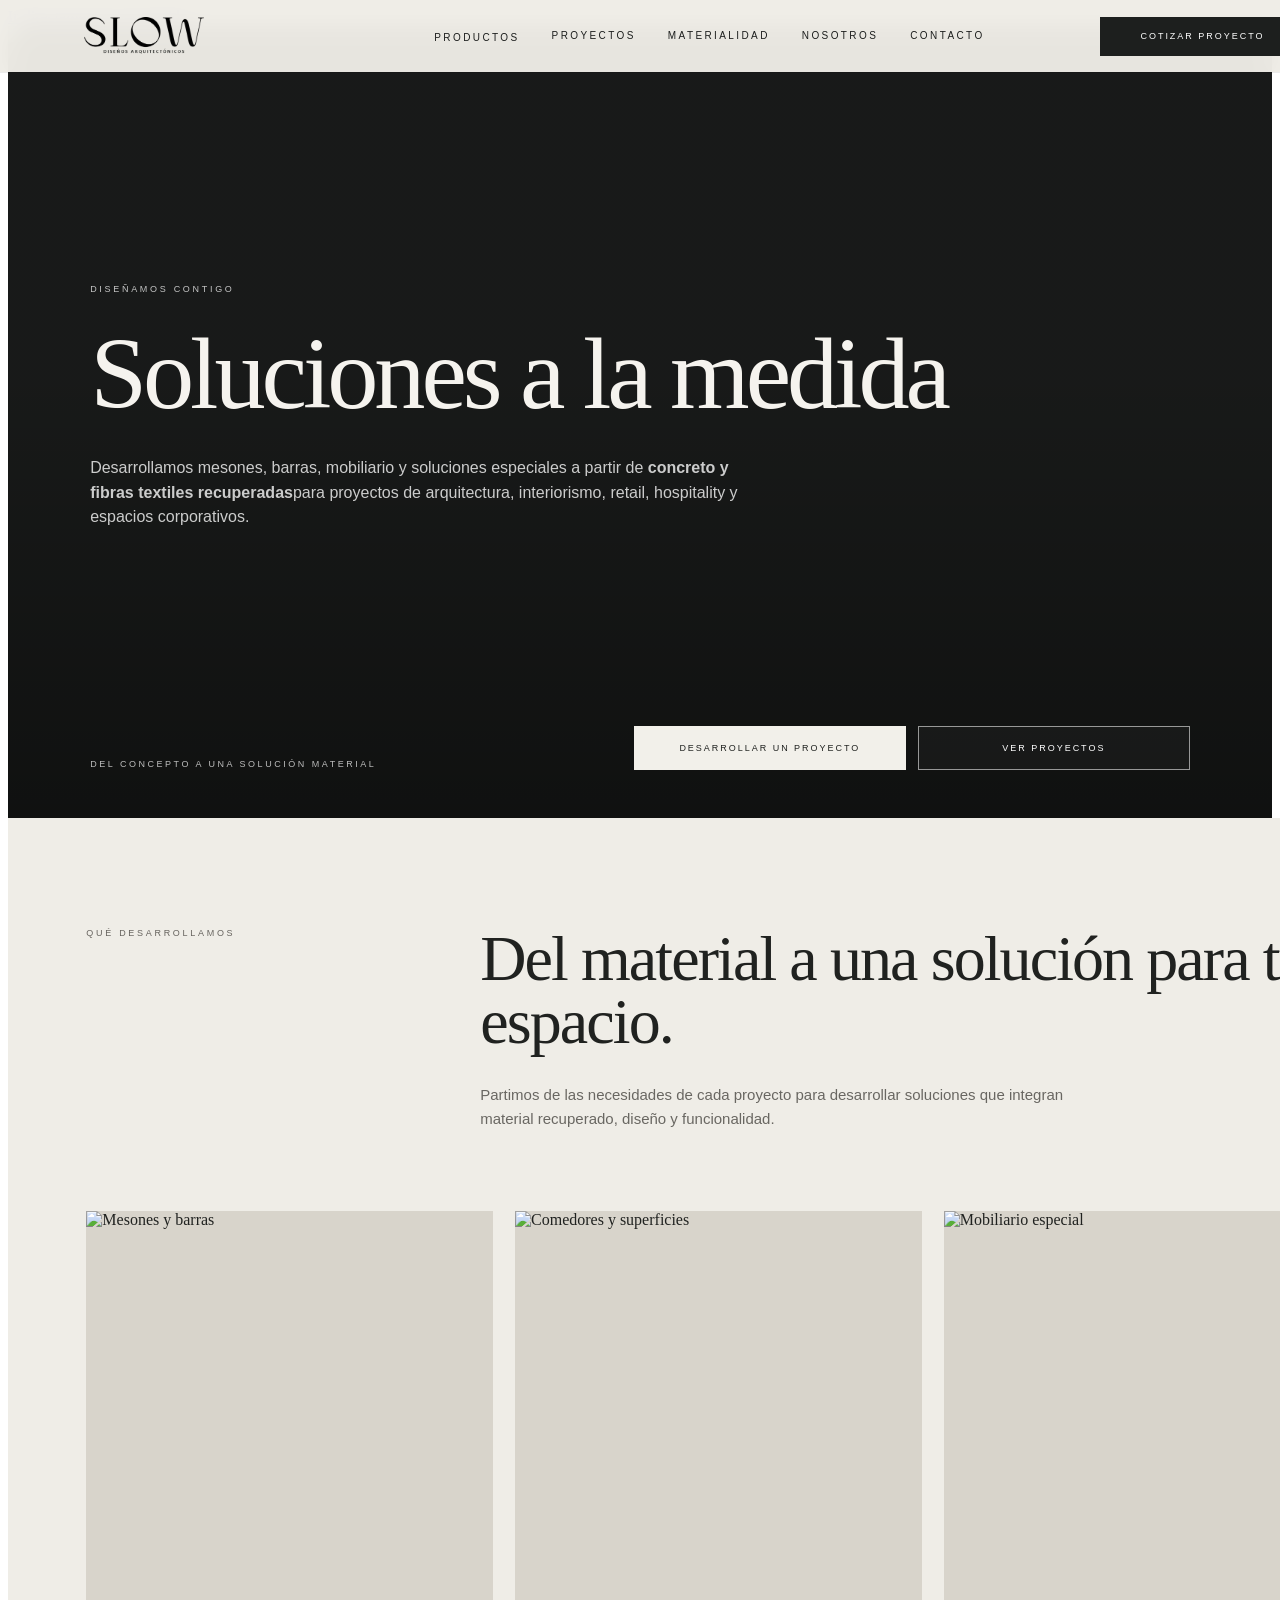
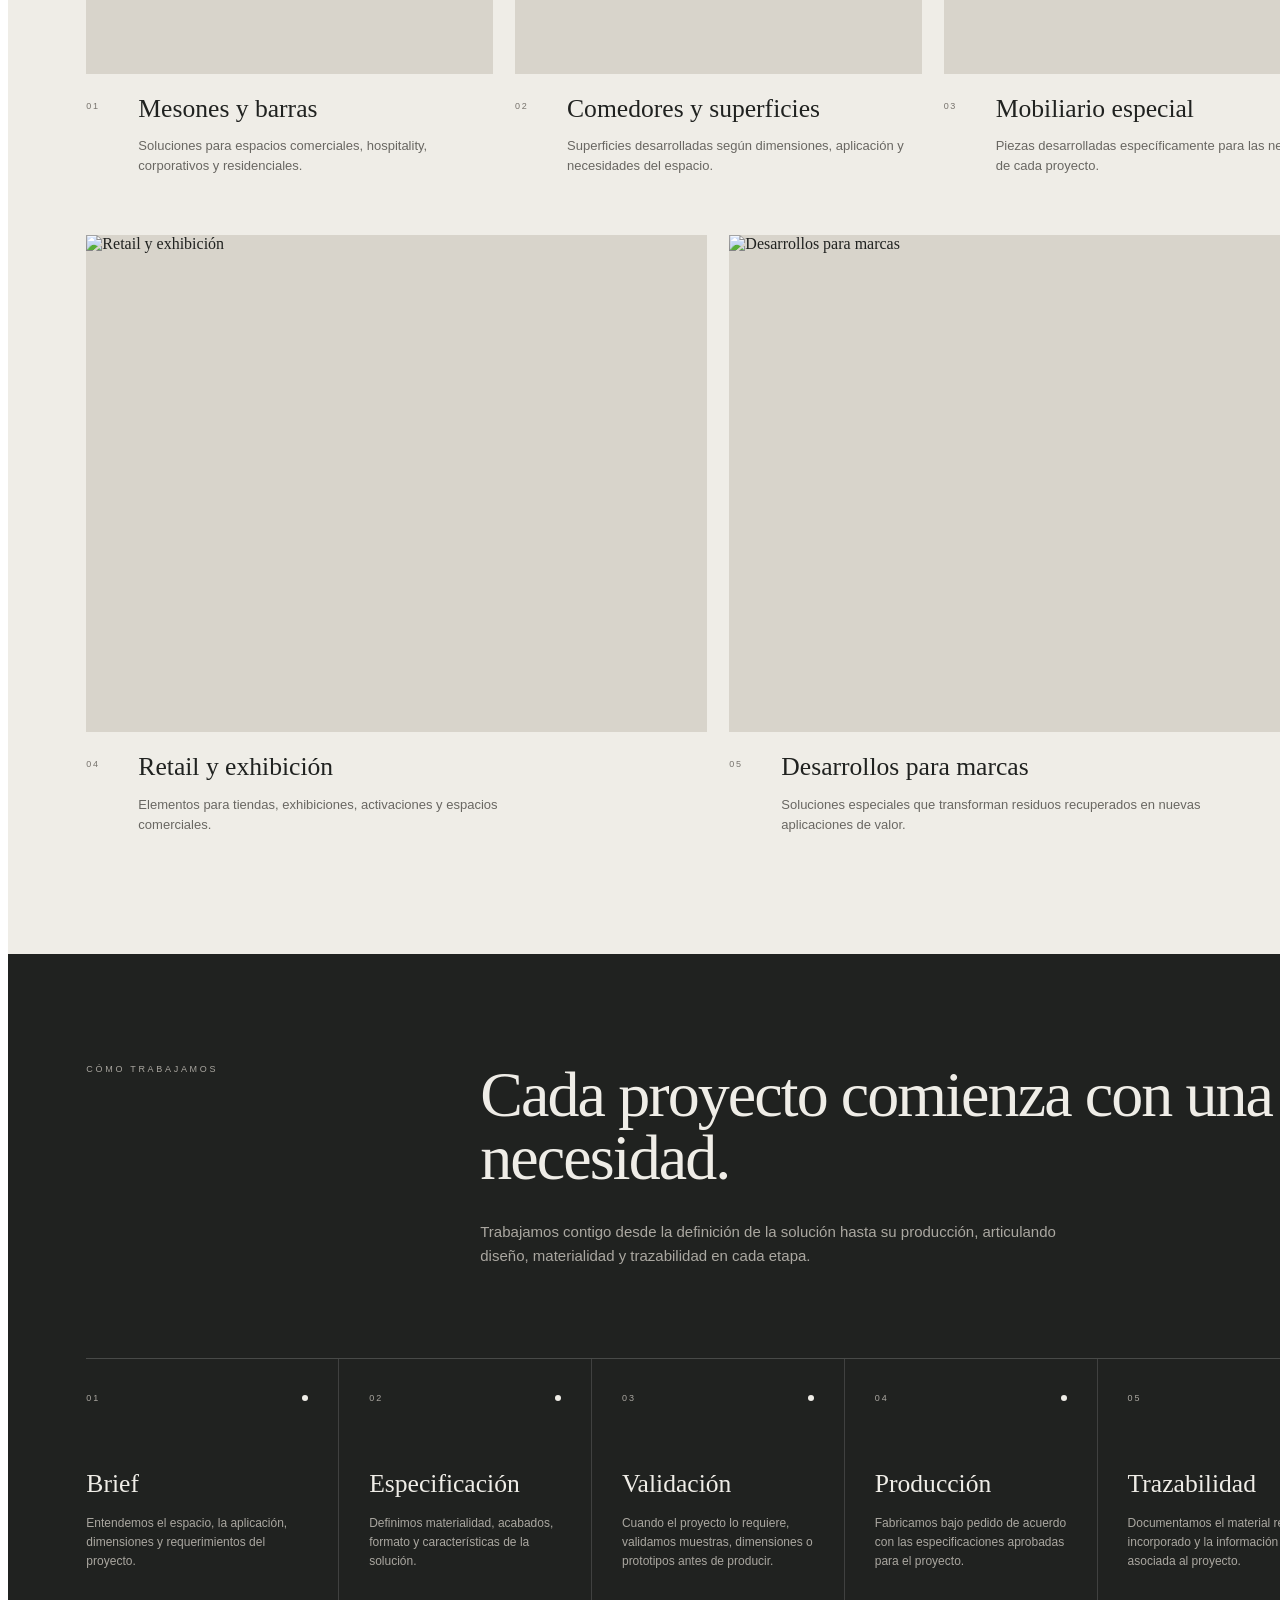
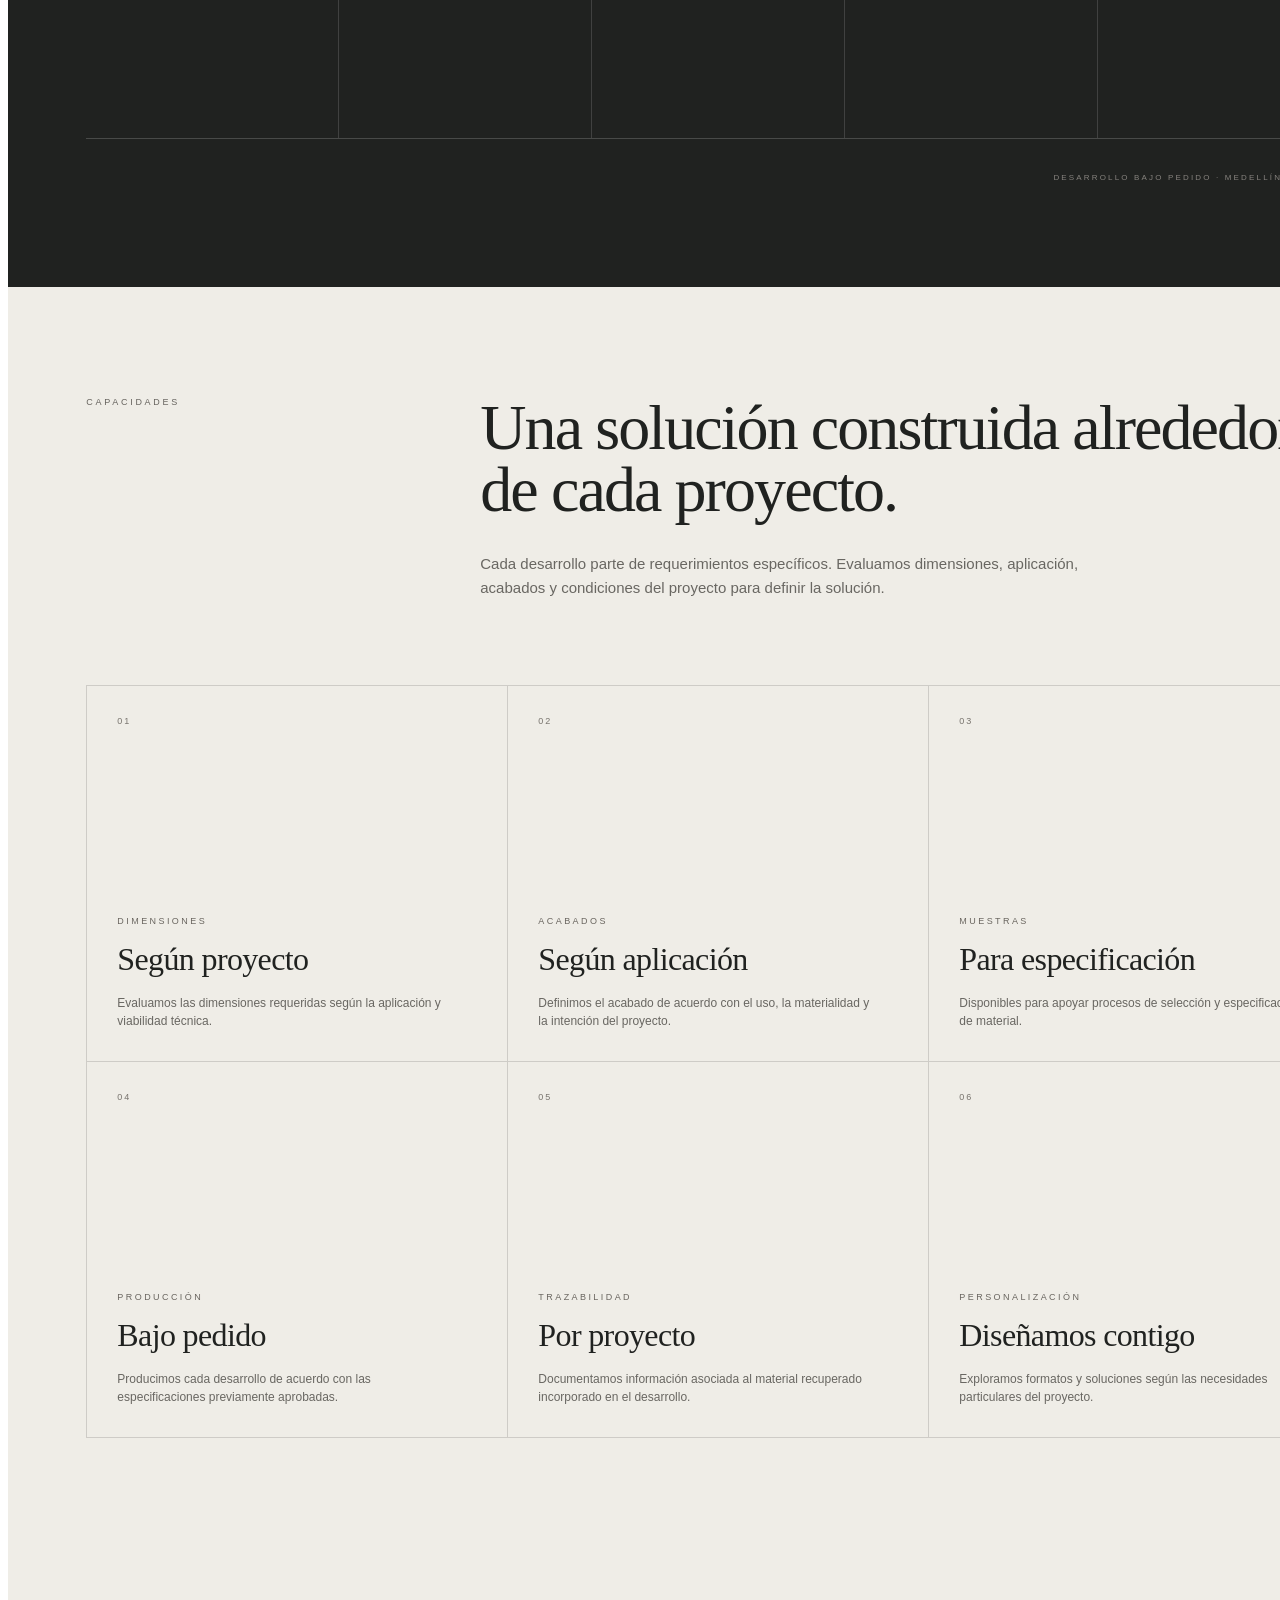
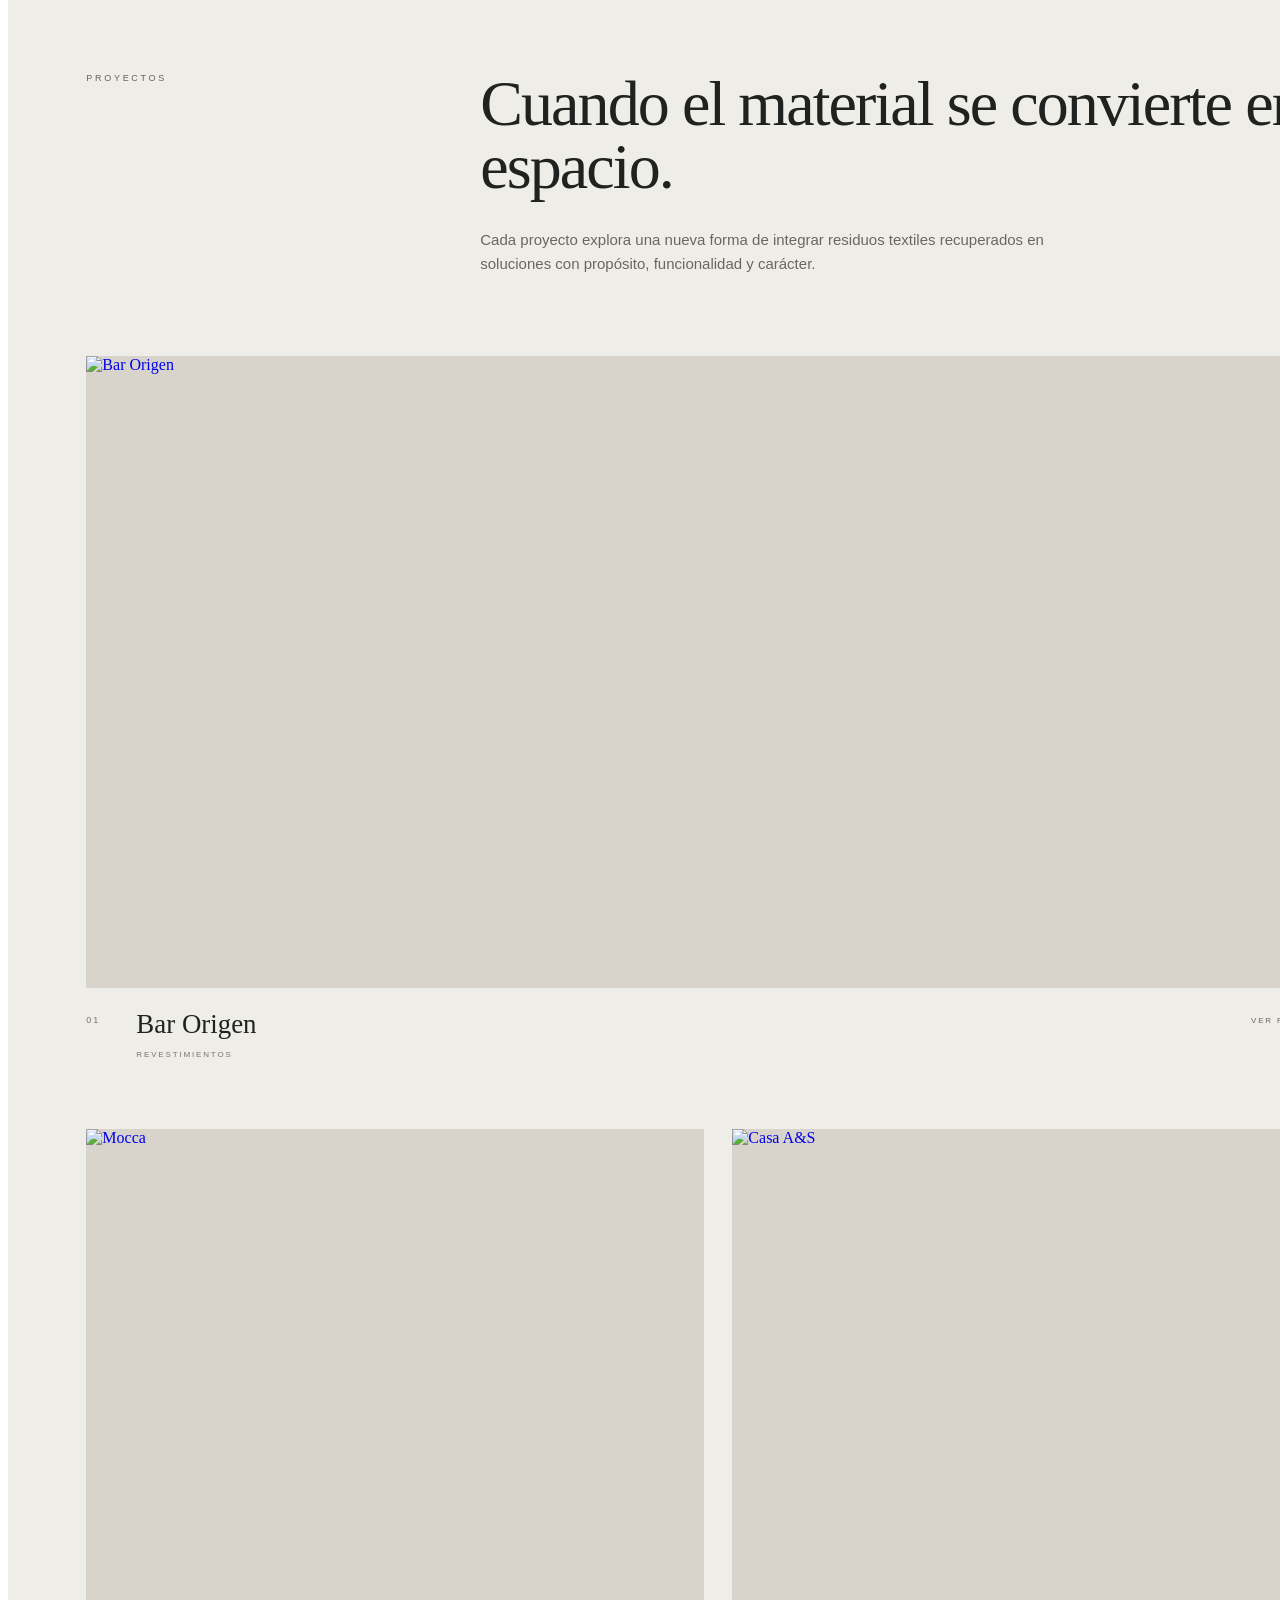
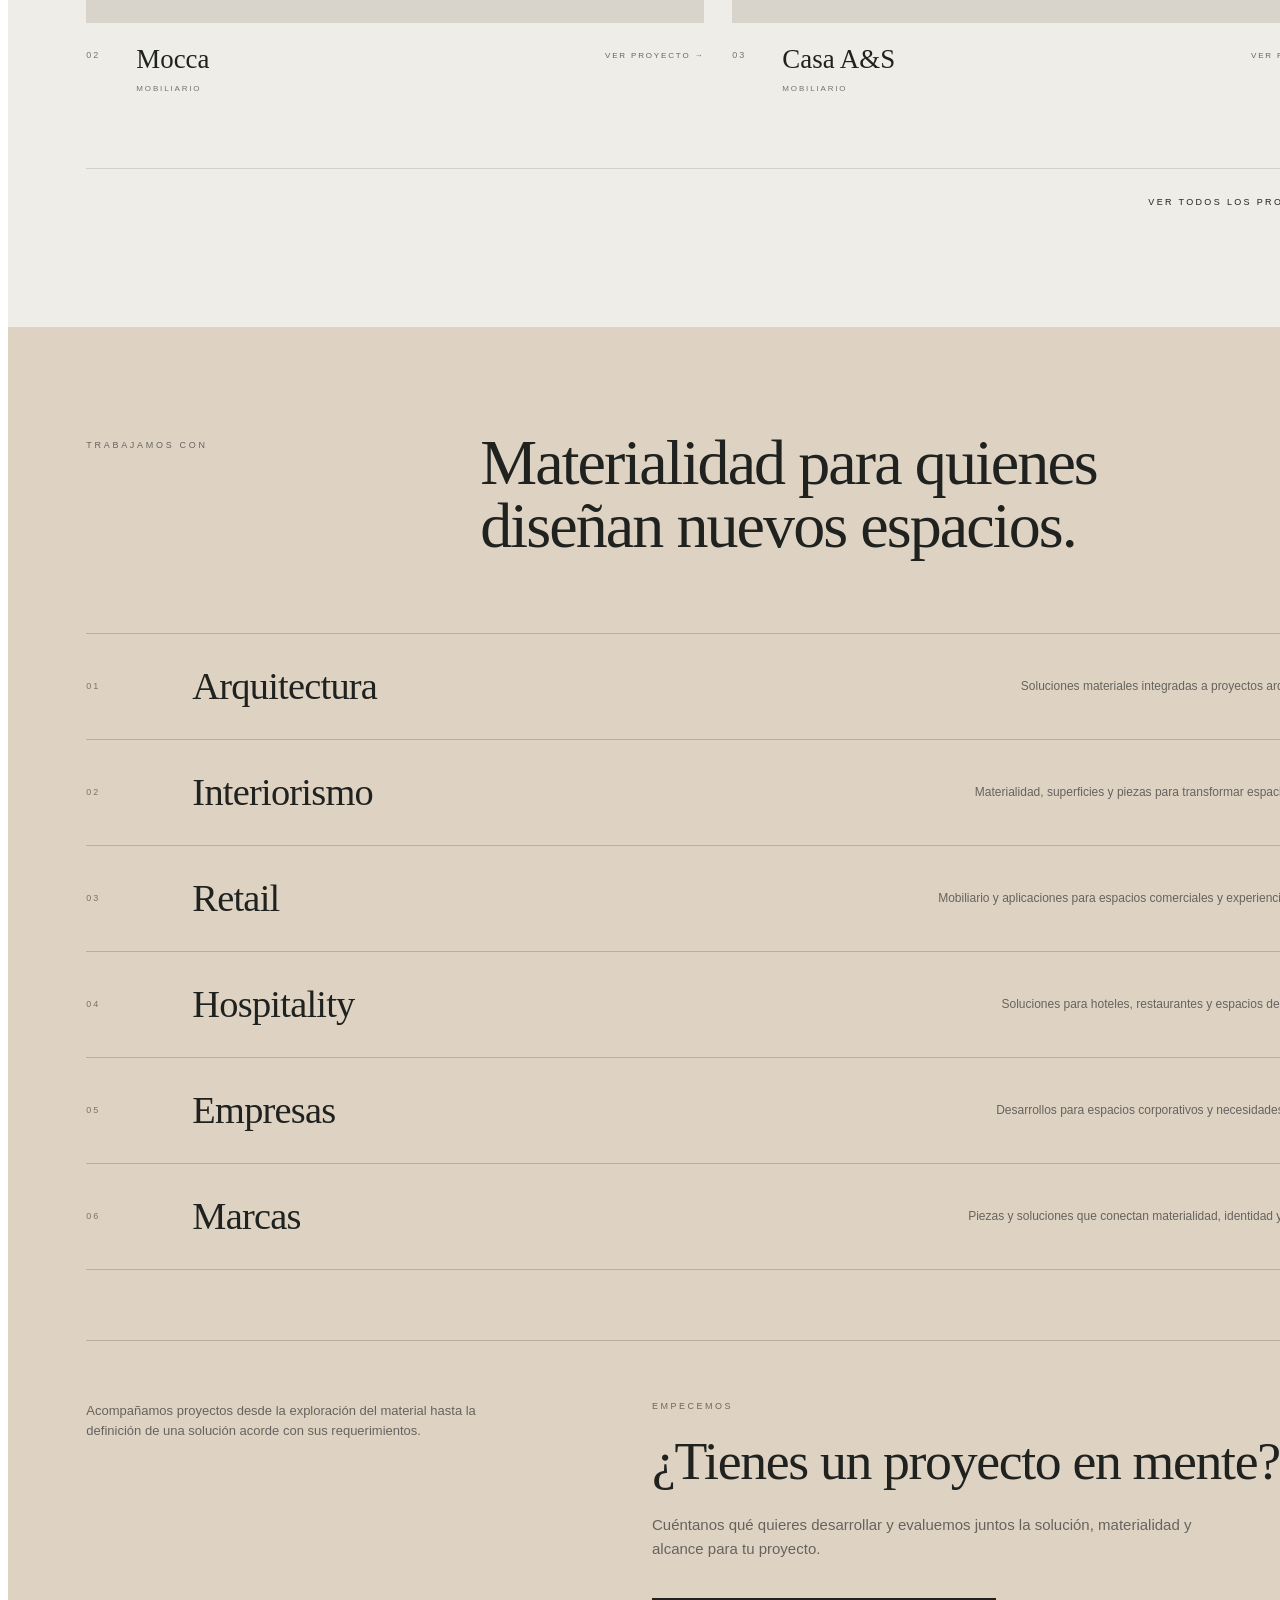
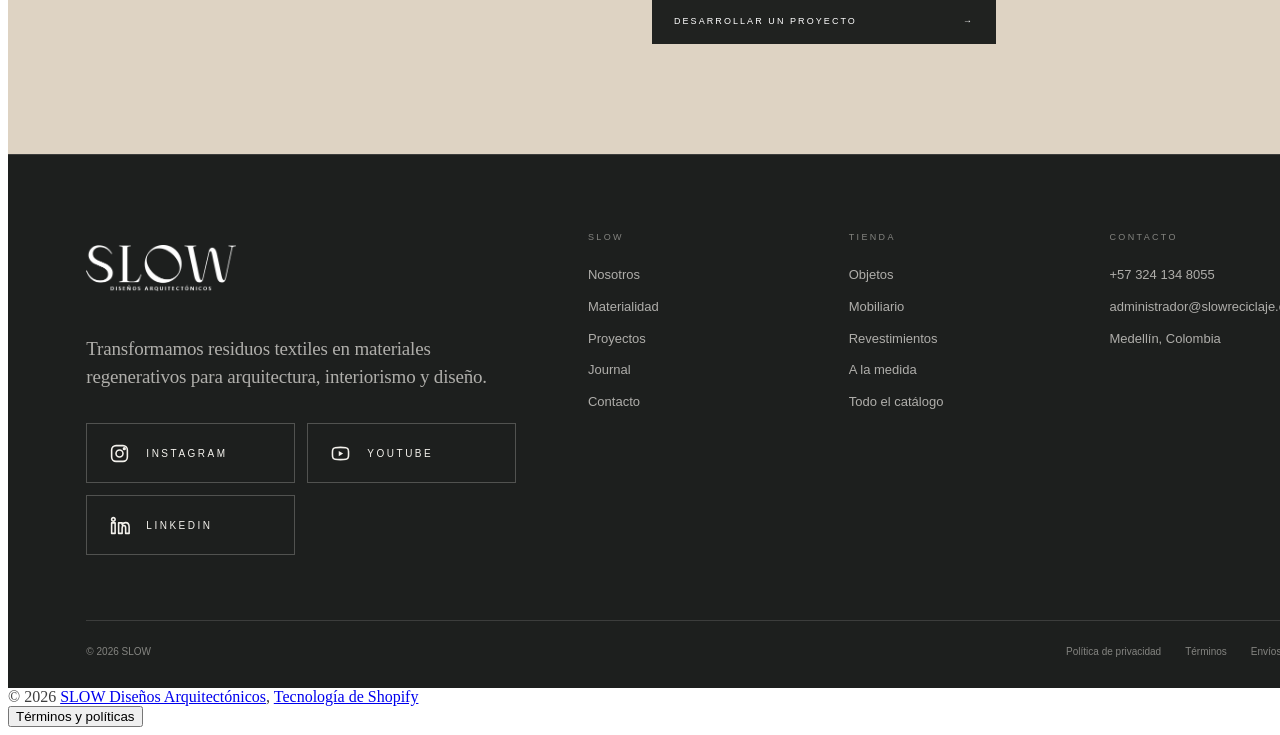
==== subpages/a-la-medida.html @ 6c09d57f "Initial commit: Clon completo de SLOW con diseño arquitectonico y conexion a WhatsApp" ====
<!doctype html>
<html
  
  lang="es"
>
  <head><script data-source-attribution="shopify.exit_interstitial">(()=>{var i=Function.prototype.bind.bind(Function.prototype.call),nn=(y,d)=>{for(let m=y;m;m=Object.getPrototypeOf(m)){let T=Object.getOwnPropertyDescriptor(m,d);if(T)return T}throw new TypeError(`${d} is not defined`)},a=(y,d)=>i(nn(y,d).get),J=(y,d)=>i(nn(y,d).set);var rn=i(String.prototype.endsWith),xr=i(String.prototype.slice),I=i(RegExp.prototype.exec),Or=/^_(self|top|parent)$/i,kr=/(^|\s)noreferrer(\s|$)/i,sn=/^(no-referrer(-when-downgrade)?|same-origin|(strict-)?origin(-when-cross-origin)?|unsafe-url)$/i,Cr=/^(never|default|always|origin-when-crossorigin)$/i,cn=/^(no-referrer|same-origin|never)$/i,Ir=/\s(musical_ly|trill)_|\sBytedanceWebview\//,on=y=>rn(y,".")?xr(y,0,-1):y,ln=y=>{let d=on(y),m=`.${d}`;return T=>{let N=on(T);return N===d||rn(N,m)}},an=(y,d,m)=>y!==void 0&&(y.protocol==="https:"||y.protocol==="http:")&&y.origin!==d&&!m(y.hostname),Bt=(y,d,m)=>y!==null&&I(kr,y)!==null?!0:d!==null&&I(sn,d)!==null?I(cn,d)!==null:m,pn=(y,d)=>I(sn,y)!==null||I(Cr,y)!==null?I(cn,y)!==null:d,Q=(y,{metaKey:d,ctrlKey:m,shiftKey:T,button:N})=>y&&I(Or,y)===null?y:d||m||T||N===1?"_blank":"",un=y=>I(Ir,y)!==null;var fn="http://www.w3.org/1999/xhtml",Mr="http://www.w3.org/2000/svg",Dr="http://www.w3.org/1999/xlink",zt=["rel","referrerpolicy","download","ping","hreflang","type"],it=Object.freeze({__proto__:null,metaKey:!1,ctrlKey:!1,shiftKey:!1,button:0}),Lr=Object.freeze({__proto__:null,composed:!0}),vr=/(?:^|[\s,])noreferrer(?=[\s,=]|$)\s*(?:=[\s=]*([^\s,=]*))?(?![\s\S]*[\s,]noreferrer(?:[\s,=]|$))/i,Ar=/^(|yes|true|[+-]?0*[1-9].*)$/i,qt=/<(?:(!--)|([!?]|\/(?![a-z]))|(\/?)([a-z][^\t\n\f\r />]*))/gi,Yt=/--!?>/g,Gt=/>/g,P=/([\t\n\f\r /]*)(?:(>)|([^\t\n\f\r />][^\t\n\f\r />=]*)[\t\n\f\r ]*(?:=[\t\n\f\r ]*(?:"([^"]*)"?|'([^']*)'?|([^\t\n\f\r >]*)))?)/y,Xt=/<\/([a-z]+)[\t\n\f\r />]/gi,at=/<(\/?)script[\t\n\f\r />]|<!--|-->/gi,pt=/&#(?:x([0-9a-f]+)|([0-9]+));?/gi,Z=/<template[\t\n\f\r />]/gi,ut=/[=][\t\n\f\r ]*["']?/g,dn={__proto__:null,iframe:!0,noembed:!0,noframes:!0,plaintext:!0,script:!0,style:!0,textarea:!0,title:!0,xmp:!0},Pr={__proto__:null,math:!0,select:!0,svg:!0},Fr="shopify-exit-interstitial";function yn(y){let d=window;if(d.top!==d)return;let m=document,T=d.navigation,N=location.origin,b=URL,ft=a(b.prototype,"href"),hn=a(b.prototype,"origin"),mn=a(b.prototype,"protocol"),gn=a(b.prototype,"hostname"),En=J(b.prototype,"search"),Vt=FormData,Jt=i(FormData.prototype.forEach),_n=URLSearchParams,F=typeof DataTransfer=="function"?DataTransfer:void 0,wn=F&&a(DataTransfer.prototype,"items"),Tn=F&&a(DataTransfer.prototype,"files"),Rn=F&&i(DataTransferItemList.prototype.add),Sn=F&&J(HTMLInputElement.prototype,"files"),Nn=i(URLSearchParams.prototype.toString),bn=i(URLSearchParams.prototype.append),Qt=i(Event.prototype.preventDefault),Zt=i(Event.prototype.stopImmediatePropagation),dt=i(Event.prototype.composedPath),te=a(Event.prototype,"type"),ee=a(Event.prototype,"target"),ne=typeof SubmitEvent=="function"?a(SubmitEvent.prototype,"submitter"):void 0,xn=typeof File=="function"?a(File.prototype,"name"):void 0,oe=a(HTMLButtonElement.prototype,"form"),re=a(HTMLInputElement.prototype,"form"),On=a(Event.prototype,"cancelable"),yt=a(Event.prototype,"defaultPrevented"),kn=a(Event.prototype,"cancelBubble"),Cn=a(MouseEvent.prototype,"button"),In=a(MouseEvent.prototype,"metaKey"),Mn=a(MouseEvent.prototype,"ctrlKey"),Dn=a(MouseEvent.prototype,"shiftKey"),Ln=T&&a(NavigateEvent.prototype,"destination"),vn=T&&a(NavigationDestination.prototype,"url"),se=T&&a(NavigateEvent.prototype,"navigationType"),An=T&&a(NavigateEvent.prototype,"formData"),ce=T&&"sourceElement"in NavigateEvent.prototype?a(NavigateEvent.prototype,"sourceElement"):void 0,w=i(Element.prototype.getAttribute),Pn=i(Element.prototype.getAttributeNS),x=i(Element.prototype.setAttribute),Fn=i(Element.prototype.remove),ht=i(Node.prototype.appendChild),mt=a(Element.prototype,"localName"),K=a(Element.prototype,"namespaceURI"),Hn=i(Document.prototype.querySelector),Un=i(Document.prototype.querySelectorAll),Wn=a(NodeList.prototype,"length"),$n=i(NodeList.prototype.item),tt=a(Node.prototype,"baseURI"),Kn=a(Document.prototype,"URL"),jn=a(Document.prototype,"documentElement"),et=a(Node.prototype,"isConnected"),le=a(Node.prototype,"ownerDocument"),M=a(Node.prototype,"parentNode"),ie=i(Node.prototype.getRootNode),Bn=a(ShadowRoot.prototype,"host"),zn=a(Element.prototype,"assignedSlot"),qn=a(Text.prototype,"assignedSlot"),Yn=a(HTMLInputElement.prototype,"type"),Gn=a(HTMLButtonElement.prototype,"type"),Xn=i(Element.prototype.querySelector),Vn=i(Element.prototype.matches),Jn=a(Event.prototype,"bubbles"),Qn=a(Event.prototype,"composed"),Zn=i(EventTarget.prototype.dispatchEvent),j=i(Document.prototype.createElement),ae=i(HTMLElement.prototype.click),pe=i(HTMLFormElement.prototype.submit),to=J(HTMLTextAreaElement.prototype,"value"),eo=i(Element.prototype.closest),ue=typeof HTMLDialogElement=="function"&&typeof HTMLDialogElement.prototype.close=="function"?i(HTMLDialogElement.prototype.close):void 0,fe=i(d.open),no=i(location.assign),oo=i(location.replace),ro=encodeURIComponent,so=i(String.prototype.startsWith),_=i(RegExp.prototype.exec),de=i(String.prototype.charCodeAt),H=i(String.prototype.slice),D=i(String.prototype.toLowerCase),co=String.fromCharCode,ye=Number.parseInt,he=i(d.setTimeout),U=i(EventTarget.prototype.addEventListener),gt=i(EventTarget.prototype.removeEventListener),nt=i(d.addEventListener),lo=Object.defineProperties,me=Reflect.defineProperty,O=Reflect.apply,Et=(t,e)=>me(t,t.length,{__proto__:null,value:e,writable:!0,enumerable:!0,configurable:!0}),_t=t=>{let e=[],n=[HTMLElement.prototype,SVGElement.prototype,Document.prototype,d];for(let o=0;o<n.length;o+=1)try{e[e.length]={get:a(n[o],t),set:J(n[o],t)}}catch{}return e},io={click:_t("onclick"),auxclick:_t("onauxclick"),submit:_t("onsubmit")},B=WeakMap,wt=WeakSet,z=i(WeakMap.prototype.get),Tt=i(WeakMap.prototype.set),ge=i(WeakMap.prototype.delete),Rt=i(WeakSet.prototype.add),ot=i(WeakSet.prototype.has),ao=ln(y.site),St=un(navigator.userAgent),Ee=ft(new b(y.exitPath,N)),po=`${Ee}?`,L=(t,e)=>{try{let n=new b(t,e);return{href:ft(n),origin:hn(n),protocol:mn(n),hostname:gn(n)}}catch{return}},uo=(t,e,n)=>{let o=n?"&noreferrer=1":"";return`${Ee}?q=${ro(t.href)}&trigger=${e}${o}`},rt=()=>{let t=Un(m,'meta[name="referrer" i][content]'),e=!1;for(let n=0;n<Wn(t);n+=1)e=pn(w($n(t,n),"content"),e);return e},q=(t,e,{target:n,noReferrer:o,replaces:r})=>{let s=uo(t,e,o);if(n){fe(d,s,n,"noopener");return}(r?oo:no)(location,s)},k=t=>an(t,N,ao),st=0,Nt,bt=!1,xt=t=>{if(st>0){Nt=t;return}t()},fo=t=>{if(st-=1,t&&(bt=!0),st>0)return;let e=bt?void 0:Nt;Nt=void 0,bt=!1,e&&e()},yo=t=>t!==void 0&&so(t.href,po),R=t=>{try{return mt(t)}catch{return}},_e=t=>Bt(w(t,"rel"),w(t,"referrerpolicy"),rt()),ho=t=>{let e=ce?ce(t):null,n=e===null?void 0:R(e);return n==="a"||n==="area"?_e(e):rt()},mo=t=>{let e=L(vn(Ln(t)));if(yo(e)){Zt(t);return}if(!On(t)||se(t)==="traverse"||!k(e)||An(t)!==null)return;Qt(t);let n={target:"",noReferrer:ho(t),replaces:se(t)==="replace"};xt(()=>q(e,"navigate",n))},we=t=>{let e=w(t,"href");return e===null&&K(t)===Mr?Pn(t,Dr,"href"):e},go=t=>{let e=dt(t);for(let n=0;n<e.length;n+=1){let o=e[n],r=R(o);if(r==="a"||r==="area"){let s=we(o);if(s!==null)return{node:o,href:s}}}},Te=()=>{let t=Hn(m,"base[target]");return t?w(t,"target"):""},Re=t=>w(t,"target")??Te(),Se=t=>{try{return{metaKey:In(t),ctrlKey:Mn(t),shiftKey:Dn(t),button:Cn(t)}}catch{return}},Ne=new wt,Eo=t=>{let e=!1,n=()=>{e=!0},o=()=>e||ot(Ne,t);return lo(t,{__proto__:null,preventDefault:{__proto__:null,configurable:!0,value:n},defaultPrevented:{__proto__:null,configurable:!0,get:o},returnValue:{__proto__:null,configurable:!0,get:()=>!o(),set:r=>{r||n()}}}),o},_o={click:new B,auxclick:new B,submit:new B},wo=(t,e)=>{let n=io[t],o=_o[t],r=[],s=c=>{for(let p=0;p<r.length;p+=1)if(r[p]===c)return!0;return!1},l=(c,p,h)=>{let g=i(h);function A(E){let S=g(this,E);return S===!1&&typeof E=="object"&&E!==null&&Rt(Ne,E),S}return{target:c,accessor:p,handler:h,wrapper:A,inFlight:0}},u=()=>{for(let c=0;c<e.length;c+=1)for(let p=0;p<n.length;p+=1){let h;try{h=n[p].get(e[c])}catch{continue}if(typeof h=="function"){let g=z(o,e[c]);(!g||g.wrapper!==h)&&(g=l(e[c],n[p],h),n[p].set(e[c],g.wrapper),Tt(o,e[c],g)),s(g)||(g.inFlight+=1,Et(r,g))}break}};return u(),{wrap:u,unwrap:()=>{for(let c=0;c<r.length;c+=1){let p=r[c];p.inFlight-=1,!(p.inFlight>0)&&(z(o,p.target)===p&&ge(o,p.target),p.accessor.get(p.target)===p.wrapper&&p.accessor.set(p.target,p.handler))}}}},Y={__proto__:null,go:()=>!1},To=(t,e)=>w(t,"download")!==null&&(e.origin===N||e.protocol==="blob:"||e.protocol==="data:"),Ro=(t,e,n)=>{let o=Q(Re(t),n),r=[];for(let l=0;l<zt.length;l+=1){let u=w(t,zt[l]);u!==null&&Et(r,[zt[l],u])}let s=To(t,e);return{__proto__:null,go:()=>{let l=j(m,"a");x(l,"href",e.href),x(l,"target",o||"_self");for(let u=0;u<r.length;u+=1)x(l,r[u][0],r[u][1]);return ae(l),o===""&&!s}}},be=t=>{let e=we(t);return e===null?void 0:L(e,tt(m))},xe=(t,e,n)=>{let o=be(t);if(!o)return Y;if(!k(o))return Ro(t,o,n);let r={target:St?"":Q(Re(t),n),noReferrer:_e(t),replaces:!1};return{__proto__:null,here:r.target==="",go:()=>(q(o,e,r),r.target==="")}},So=(t,e,n)=>({__proto__:null,plan:()=>xe(t,e,n)}),Oe=(t,e,n,o)=>{st+=1;let r=dt(t),s=r.length-1,l=wo(e,r),u,f,c=h=>{h===t&&u&&!u()&&(f=n.plan())};o&&(o.plan=()=>{f||c(t)});let p=h=>{h===t&&(l.wrap(),kn(t)&&c(h))};for(let h=0;h<s;h+=1)U(r[h],e,p,!0),U(r[h],e,p,!1);yt(t)||(Qt(t),u=Eo(t)),U(r[s],e,c,!1),he(d,()=>{let h=!1;try{l.unwrap();for(let g=0;g<s;g+=1)gt(r[g],e,p,!0),gt(r[g],e,p,!1);gt(r[s],e,c,!1),u&&!u()&&(f||(f=n.plan()),h=f.go())}finally{fo(h)}},0)},Ot=new B,No=(t,e)=>{let n=dt(t);for(let o=0;o<n.length;o+=1){let r=n[o],s=R(r);if(s==="button"||s==="input"){let l={__proto__:null,details:e,plan:void 0};Tt(Ot,r,l),he(d,()=>{ge(Ot,r),l.plan?.()},0);return}}},kt=(t,e)=>{if(e&&yt(t))return;let n=te(t),o=Se(t);if(!o||n==="auxclick"&&o.button!==1)return;!e&&n==="click"&&No(t,o);let r=go(t);!r||!k(L(r.href,tt(m)))||Oe(t,n,So(r.node,n,o))},G=(t,e,n,o)=>(e?w(e,n):null)??w(t,o),ke=(t,e)=>D(G(t,e,"formmethod","method")??""),bo=(t,e,n)=>Q(G(t,e,"formtarget","target")??Te(),n),Ce=(t,e)=>{let n=G(t,e,"formaction","action");return n?L(n,tt(m)):L(Kn(m))},Ct=(t,e)=>{let n=ke(t,e);if(n==="post"||n==="dialog")return;let o=Ce(t,e);return o&&(o.protocol==="https:"||o.protocol==="http:")?o:void 0},Ie=(t,e)=>{if((e&&(R(e)==="button"?oe:re)(e))===t)try{return new Vt(t,e)}catch{}return new Vt(t)},It=t=>{let e="",n=0;for(let o=0;o<t.length;o+=1){let r=de(t,o);(r===13||r===10)&&(e+=`${H(t,n,o)}\r
`,r===13&&de(t,o+1)===10&&(o+=1),n=o+1)}return n===0?t:e+H(t,n)},xo=t=>{try{return It(xn(t))}catch{return""}},Oo=(t,e,n)=>{let o;try{o=Ie(t,e)}catch{return}try{let r=new b(n.href),s=new _n;return Jt(o,(l,u)=>{bn(s,It(u),typeof l=="string"?It(l):xo(l))}),En(r,`?${Nn(s)}`),L(ft(r))??n}catch{return n}},ko=(t,e)=>{let n=[],o=!0;try{Jt(Ie(t,e),(r,s)=>{typeof r!="string"&&!F&&(o=!1),Et(n,[s,r])})}catch{return}return o?n:void 0},Co=(t,e)=>{let n;if(typeof e!="string"){n=j(m,"input");let o=new F;Rn(wn(o),e),x(n,"type","file"),Sn(n,Tn(o))}else e!=="UTF-8"&&D(t)==="_charset_"?(n=j(m,"textarea"),to(n,e)):(n=j(m,"input"),x(n,"type","hidden"),x(n,"value",e));return x(n,"name",t),n},Mt=null,Io=(t,e)=>{let n=j(m,"form");for(let o=0;o<t.length;o+=2)t[o+1]!==null&&x(n,t[o],t[o+1]);for(let o=0;o<e.length;o+=1)ht(n,Co(e[o][0],e[o][1]));Mt=n;try{ht(jn(m),n),pe(n)}finally{Mt=null,Fn(n)}},Mo=t=>{if(!(!t||R(t)==="input"&&D(w(t,"type")??"")==="image"))return w(t,"value")??void 0},Do=t=>{ee(t)===Mt&&Zt(t)},Me=(t,e,n)=>{if(!et(t))return Y;if(ke(t,e)==="dialog"){let c=ue&&eo(t,"dialog"),p=Mo(e);return{__proto__:null,go:()=>(c&&ue(c,p),!1)}}let r=Ct(t,e),s=bo(t,e,n);if(k(r)){let c={target:St?"":s,noReferrer:Bt(w(t,"rel"),null,rt()),replaces:!1},p=Oo(t,e,r);return p&&et(t)?{__proto__:null,here:c.target==="",go:()=>(q(p,"submit",c),c.target==="")}:Y}let l=Ce(t,e);if(!l)return Y;let u=["action",l.href,"method",G(t,e,"formmethod","method"),"enctype",G(t,e,"formenctype","enctype"),"target",s||"_self","accept-charset",w(t,"accept-charset"),"rel",w(t,"rel")],f=ko(t,e);return f&&et(t)?{__proto__:null,go:()=>(Io(u,f),s==="")}:Y},Lo=(t,e,n)=>({__proto__:null,plan:()=>Me(t,e,n)}),vo=t=>{if(!t.isTrusted)return;let e=ee(t);if(R(e)!=="form")return;let n=ne?ne(t):null;if(!k(Ct(e,n)))return;let o=n?z(Ot,n):void 0;Oe(t,"submit",Lo(e,n,o?.details??it),o)},Dt=t=>{try{return Bn(t)}catch{return null}},Ao=t=>{try{return zn(t)}catch{try{return qn(t)}catch{return null}}},Po=(t,e,n)=>{let o=Ao(t);if(o)return o;let r=M(t);return r===null&&(n||t!==e)?Dt(t):r},Lt=t=>{try{return R(t)!=="fieldset"&&Vn(t,":disabled")}catch{return!1}},Fo=t=>{try{let e=R(t);if(e==="summary"){let o=M(t);return R(o)==="details"&&Xn(o,":scope > summary")===t}if(e==="button"){let o=Gn(t);return(o==="submit"||o==="reset")&&oe(t)!==null&&!Lt(t)}let n=e==="input"?Yn(t):"";return n==="submit"||n==="image"||n==="reset"?re(t)!==null&&!Lt(t):n==="checkbox"||n==="radio"||n==="file"||n==="color"}catch{return!1}},Ho=(t,e,n)=>{let o,r;try{o=le(t),r=ie(t)}catch{return}if(!(o!==m||(n?ie(t,Lr):r)===m))for(let s=t;s!==null;){let l=R(s);if(l==="a"||l==="area")return l==="a"||et(s)?s:void 0;if(!e||Fo(s))return;s=Po(s,r,n)}},De=t=>{t.here?xt(t.go):t.go()},Le=(t,e,n,o)=>{let r=Ho(t,e,n);return!r||!k(be(r))?!1:(De(xe(r,"click",o)),!0)},Uo=t=>{try{return te(t)}catch{return}};HTMLElement.prototype.click={click(){(Lt(this)||!Le(this,!0,!0,it))&&ae(this)}}.click,EventTarget.prototype.dispatchEvent={dispatchEvent(t){if(Uo(t)==="click"&&!yt(t)){let e=Se(t);if(e&&Le(this,Jn(t),Qn(t),e))return!0}return Zn(this,t)}}.dispatchEvent,HTMLFormElement.prototype.submit={submit(){let t=R(this)==="form"&&le(this)===m&&k(Ct(this,null))?Me(this,null,it):void 0;if(t){De(t);return}pe(this)}}.submit;let Wo=t=>{let e=_(vr,t);return e!==null&&_(Ar,e[1]??"")!==null};y.windowOpen==="enforce"&&(d.open={open(t,e,n){let o=t===void 0?"":`${t}`,r=e===void 0?"_blank":`${e}`,s=n===void 0?"":`${n}`,l=L(o,tt(m));if(!k(l))return fe(d,o,r,s);let u={target:St?"":Q(r||"_blank",it),noReferrer:Wo(s)||rt(),replaces:!1};return u.target===""?xt(()=>q(l,"navigate",u)):q(l,"navigate",u),null}}.open);let $o=i(Element.prototype.attachShadow),Ko=a(ShadowRoot.prototype,"mode"),X=(t,e)=>{let n=Object.getOwnPropertyDescriptor(t,e);return n?.get?i(n.get):void 0},vt=X(ShadowRoot.prototype,"clonable"),ve=X(ShadowRoot.prototype,"delegatesFocus"),Ae=X(ShadowRoot.prototype,"serializable"),Pe=X(ShadowRoot.prototype,"slotAssignment"),Fe=X(ShadowRoot.prototype,"customElementRegistry"),jo=d.customElements,Bo=Boolean,He=t=>kt(t,!0),zo=Node.prototype.cloneNode,qo=Document.prototype.importNode,Ue=HTMLElement.prototype.attachInternals,W=a(Node.prototype,"firstChild"),Yo=a(Node.prototype,"lastChild"),ct=a(Node.prototype,"nextSibling"),Go=i(Node.prototype.contains),We=a(Node.prototype,"nodeName"),Xo=a(Element.prototype,"shadowRoot"),$e=a(HTMLTemplateElement.prototype,"content"),Vo=i(Element.prototype.matches),At=t=>{try{return Xo(t)}catch{return null}},Ke=t=>R(t)==="template"&&K(t)===fn,Jo=t=>{try{return!Vo(t,":defined")}catch{return!1}},Qo=t=>{let e={__proto__:null,mode:"closed",clonable:!0};if(ve&&(e.delegatesFocus=ve(t)),Ae&&(e.serializable=Ae(t)),Pe&&(e.slotAssignment=Pe(t)),Fe){let n=Fe(t);n!==jo&&(e.customElementRegistry=n)}return e},Pt=new B,je=new wt,Ft=!1,v,Ht=new wt,Be=(t,e)=>{let n=e,o=!1;if(vt&&e!==null&&(typeof e=="object"||typeof e=="function")){let s=`${e.mode}`,l=Bo(e.clonable);o=l&&s==="closed",n={__proto__:e,mode:s,clonable:l&&!o}}let r=$o(t,n);return Ko(r)==="closed"&&(U(r,"click",He,!0),U(r,"auxclick",He,!0)),o&&(Tt(Pt,t,r),Rt(je,r),Ft=!0),r},ze=(t,e,n)=>{let o;try{o=Be(e,Qo(t))}catch{return}for(let r=W(t);r;r=ct(r))ht(o,n(r))},qe=(t,e,n,o=W(t))=>{for(let r=o,s=W(e);r&&s;)n(r,s),r=ct(r),s=ct(s)},Zo=(t,e,n)=>{let o={__proto__:null},r=0;for(let l=t,u=M(l)||Dt(l);u;l=u,u=M(l)||Dt(l))o[r]=l,r+=1;let s=e;for(;s&&r>0;){r-=1;let l=o[r],u=M(l),f=null;u?n(s,u,(c,p)=>{p===l&&(f=c)}):f=At(s),s=f}return s},Ye=t=>{if(!v||!Jo(t)||ot(Ht,t))return;let e=Zo(t,v.source,v.pairs),n=e&&z(Pt,e);n&&R(t)===mt(e)&&K(t)===K(e)&&(Rt(Ht,t),ze(n,t,v.cloneChild))},tr={attachShadow(t){return Ye(this),Be(this,t)}}.attachShadow;if(Element.prototype.attachShadow=tr,Ue&&(HTMLElement.prototype.attachInternals={attachInternals(...t){return Ye(this),O(Ue,this,t)}}.attachInternals),vt){let{configurable:t,enumerable:e}=Object.getOwnPropertyDescriptor(ShadowRoot.prototype,"clonable");me(ShadowRoot.prototype,"clonable",{__proto__:null,configurable:t,enumerable:e,get:Object.getOwnPropertyDescriptor({get clonable(){return ot(je,this)||vt(this)}},"clonable").get})}let er=(t,e,n,o,r)=>{let s={__proto__:null},l=0,u=(f,c)=>{s[l]=f,s[l+1]=c,l+=2};for(r?u(t,e):o(t,e,u);l>0;){l-=2;let f=s[l],c=s[l+1];if(We(f)===We(c)){let p=z(Pt,f);p&&!ot(Ht,c)&&ze(p,c,n),o(f,c,u),Ke(f)&&Ke(c)&&u($e(f),$e(c));let h=At(f),g=At(c);h&&g&&u(h,g)}}},Ut=(t,e,n,o,r,s=qe,l=!0)=>{if(!Ft)return O(t,e,n);let u=v;v={__proto__:null,source:o,cloneChild:r,pairs:s};let f;try{f=O(t,e,n)}finally{v=u}return er(o,f,r,s,l),f},Wt={cloneNode(...t){return Ut(zo,this,t,this,e=>O(Wt,e,[!0]))}}.cloneNode;Node.prototype.cloneNode=Wt;let Ge={importNode(...t){return Ut(qo,this,t,t[0],e=>O(Ge,this,[e,!0]))}}.importNode;Document.prototype.importNode=Ge;let nr=a(Range.prototype,"startContainer"),or=a(Range.prototype,"startOffset"),rr=a(Range.prototype,"endContainer"),sr=a(Range.prototype,"commonAncestorContainer"),cr=Range.prototype.cloneContents,lr=Range.prototype.extractContents,Xe=(t,e)=>{if(t===e||!Go(t,e))return null;let n=e;for(;M(n)!==t;)n=M(n);return n},ir=(t,e)=>{let n=W(t);for(let o=e;n&&o>0;o-=1)n=ct(n);return n},Ve=(t,e,n,o)=>{if(!Ft)return O(t,e,n);let r=nr(e),s=or(e),l=rr(e),u=(f,c,p)=>{let h=Xe(f,r),g=Xe(f,l);if(o&&(h||g||f===r||f===l)){let A=W(c),E=Yo(c);h&&A&&p(h,A),g&&E&&p(g,E);return}qe(f,c,p,f===r?ir(f,s):h??W(f))};return Ut(t,e,n,sr(e),f=>O(Wt,f,[!0]),u,!1)};Range.prototype.cloneContents={cloneContents(...t){return Ve(cr,this,t,!1)}}.cloneContents,Range.prototype.extractContents={extractContents(...t){return Ve(lr,this,t,!0)}}.extractContents;let ar=typeof TrustedHTML=="function"?i(TrustedHTML.prototype.toString):void 0,pr=d.trustedTypes,ur=typeof TrustedTypePolicyFactory=="function"?i(TrustedTypePolicyFactory.prototype.createPolicy):void 0,fr=typeof TrustedTypePolicy=="function"?i(TrustedTypePolicy.prototype.createHTML):void 0,V,$t,dr=t=>{if(V===void 0)try{V=ur(pr,Fr,{__proto__:null,createHTML:e=>{if(e!==$t)throw new TypeError("The exit interstitial policy makes only the markup that the guard opened.");return e}})}catch{V=null}if(V){$t=t;try{return fr(V,t)}catch{return}finally{$t=void 0}}},Je=(t,e)=>Pr[t]===!0||e&&t==="noscript",yr=t=>{let e="",n=0;pt.lastIndex=0;for(let o=_(pt,t);o;o=_(pt,t)){let r=o[1]?ye(o[1],16):ye(o[2],10);e+=`${H(t,n,o.index)}${r<128?co(r):"\uFFFD"}`,n=pt.lastIndex}return D(e+H(t,n))==="closed"},hr=(t,e,n)=>{if(n==="script"){let o=0;at.lastIndex=e;for(let r=_(at,t);r;r=_(at,t))if(r[1]==="/"){if(o<2)return r.index;o=1}else r[1]===""?o=o===1?2:o:r[0]==="-->"?o=0:(o=o||1,at.lastIndex=r.index+2)}else if(n!=="plaintext"){Xt.lastIndex=e;for(let o=_(Xt,t);o;o=_(Xt,t))if(D(o[1])===n)return o.index}return-1},mr=(t,e,n)=>{let o=!0,r;try{r=ar(t)}catch{o=!1,r=`${t}`}let s={__proto__:null},l=!1,u=(E,S)=>{let $=!S;P.lastIndex=E;for(let C=_(P,r);C;C=_(P,r)){if(C[2])return P.lastIndex;if(!$&&D(C[3])==="shadowrootmode"){$=!0;let jt=C[4]??C[5]??C[6];if(jt!==void 0&&yr(jt)){let tn=r[P.lastIndex-1],en=C[6]===void 0&&(tn==='"'||tn==="'")?P.lastIndex-1:P.lastIndex;s[en-jt.length]=en,l=!0}}}return-1},f=Je(e,n)?0:-1,c=f===0||dn[e]?-1:0,p;for(;c>=0;){p&&(c=hr(r,c,p),p=void 0),qt.lastIndex=c;let E=c<0?null:_(qt,r);if(!E)break;if(c=qt.lastIndex,E[1])r[c]===">"?c+=1:r[c]==="-"&&r[c+1]===">"?c+=2:(Yt.lastIndex=c,c=_(Yt,r)?Yt.lastIndex:-1);else if(E[2])Gt.lastIndex=c,c=_(Gt,r)?Gt.lastIndex:-1;else{let S=D(E[4]),$=E[3]==="";if(c=u(c,$&&S==="template"),$&&Je(S,n)){f=c;break}p=$&&dn[S]?S:void 0}}if(f>=0){Z.lastIndex=f;for(let E=_(Z,r);E;E=_(Z,r))u(Z.lastIndex-1,!0),Z.lastIndex=E.index+1}if(!l)return o?t:r;let h="",g=0;for(ut.lastIndex=0;_(ut,r);){let E=s[ut.lastIndex];E!==void 0&&(h+=`${H(r,g,ut.lastIndex)}open`,g=E)}let A=h+H(r,g);return o?dr(A)??t:A},gr=t=>{try{return K(t)===fn?mt(t):"svg"}catch{return}},Er=[[Element.prototype,"setHTMLUnsafe",!0],[ShadowRoot.prototype,"setHTMLUnsafe",!0],[Document,"parseHTMLUnsafe",!1],[Element.prototype,"setHTML",!0],[ShadowRoot.prototype,"setHTML",!0],[Document,"parseHTML",!1]];for(let[t,e,n]of Er){let o=t[e];typeof o=="function"&&(t[e]={[e](...r){return r.length>0&&(r[0]=mr(r[0],gr(this),n)),O(o,this,r)}}[e])}let Kt=()=>{T&&U(T,"navigate",mo,!0),nt(d,"click",kt,!0),nt(d,"auxclick",kt,!0),nt(d,"submit",vo,!0),nt(d,"formdata",Do,!0)};Kt();let lt=Reflect.apply,_r=Document.prototype.open,Qe=Document.prototype.write,wr=Document.prototype.writeln,Tr=d.trustedTypes?.emptyHTML??"",Rr=m.implementation.createDocument(null,null,null),Sr=a(DOMException.prototype,"name"),Nr=t=>{try{return Sr(t)==="InvalidStateError"}catch{return!1}},Ze=(t,e,n)=>{try{lt(e,Rr,n)}catch(o){if(!Nr(o))throw o}try{lt(Qe,t,[Tr])}finally{Kt()}return lt(e,t,n)},br={open(...t){try{return lt(_r,this,t)}finally{Kt()}},write(...t){return Ze(this,Qe,t)},writeln(...t){return Ze(this,wr,t)}};for(let t of["open","write","writeln"])Object.defineProperty(Document.prototype,t,{...Object.getOwnPropertyDescriptor(Document.prototype,t),value:br[t]})}yn({"site":"slowreciclaje.com","exitPath":"\/url"});})();
//# sourceURL=exit-interstitial.js
</script>
<link
        rel="icon"
        type="image/png"
        href="//www.slowreciclaje.com/cdn/shop/files/SLOW_RT_Negro.png?crop=center&height=32&v=1775310134&width=32"
      >
    
    
      <link
        rel="expect"
        href="#MainContent"
        blocking="render"
        id="view-transition-render-blocker"
      >
    


<meta charset="utf-8">
<meta
  http-equiv="X-UA-Compatible"
  content="IE=edge"
>
<meta
  name="viewport"
  content="width=device-width,initial-scale=1"
>
<meta
  name="view-transition"
  content="same-origin"
>
<meta
  name="theme-color"
  content=""
>

<meta
  property="og:site_name"
  content="SLOW Diseños Arquitectónicos"
>
<meta
  property="og:url"
  content="https://www.slowreciclaje.com/pages/a-la-medida"
>
<meta
  property="og:title"
  content="Diseño y soluciones a la medida | SLOW"
>
<meta
  property="og:type"
  content="website"
>
<meta
  property="og:description"
  content="Desarrollamos soluciones a la medida con concreto y fibras textiles recuperadas para proyectos de arquitectura, interiorismo, retail y espacios comerciales."
><meta
    property="og:image"
    content="http://www.slowreciclaje.com/cdn/shop/files/Banner_SEO.png?v=1778962547"
  >
  <meta
    property="og:image:secure_url"
    content="https://www.slowreciclaje.com/cdn/shop/files/Banner_SEO.png?v=1778962547"
  >
  <meta
    property="og:image:width"
    content="1200"
  >
  <meta
    property="og:image:height"
    content="628"
  ><meta
  name="twitter:card"
  content="summary_large_image"
>
<meta
  name="twitter:title"
  content="Diseño y soluciones a la medida | SLOW"
>
<meta
  name="twitter:description"
  content="Desarrollamos soluciones a la medida con concreto y fibras textiles recuperadas para proyectos de arquitectura, interiorismo, retail y espacios comerciales."
>

<title>
  Diseño y soluciones a la medida | SLOW
 &ndash; SLOW Diseños Arquitectónicos</title>

<link
  rel="canonical"
  href="https://www.slowreciclaje.com/pages/a-la-medida"
>


  <meta
    name="description"
    content="Desarrollamos soluciones a la medida con concreto y fibras textiles recuperadas para proyectos de arquitectura, interiorismo, retail y espacios comerciales."
  >

<link href="//www.slowreciclaje.com/cdn/shop/t/4/assets/overflow-list.css?v=16727044177065489451786588869" as="style" rel="preload">
<link href="//www.slowreciclaje.com/cdn/shop/t/4/assets/base.css?v=110558660533795380521786588869" rel="stylesheet" type="text/css" media="all" />

<link
    rel="preload"
    as="font"
    href="//www.slowreciclaje.com/cdn/fonts/poppins/poppins_n4.0ba78fa5af9b0e1a374041b3ceaadf0a43b41362.woff2"
    type="font/woff2"
    crossorigin
    fetchpriority="low"
  ><link
    rel="preload"
    as="font"
    href="//www.slowreciclaje.com/cdn/fonts/poppins/poppins_n5.ad5b4b72b59a00358afc706450c864c3c8323842.woff2"
    type="font/woff2"
    crossorigin
    fetchpriority="low"
  ><link
    rel="preload"
    as="font"
    href="//www.slowreciclaje.com/cdn/fonts/poppins/poppins_n5.ad5b4b72b59a00358afc706450c864c3c8323842.woff2"
    type="font/woff2"
    crossorigin
    fetchpriority="low"
  ><link
    rel="preload"
    as="font"
    href="//www.slowreciclaje.com/cdn/fonts/poppins/poppins_n6.aa29d4918bc243723d56b59572e18228ed0786f6.woff2"
    type="font/woff2"
    crossorigin
    fetchpriority="low"
  >


<script async crossorigin fetchpriority="high" src="/cdn/shopifycloud/importmap-polyfill/es-modules-shim.2.4.0.js"></script>
<script type="importmap">
  {
    "imports": {
      "@theme/overflow-list": "//www.slowreciclaje.com/cdn/shop/t/4/assets/overflow-list.js?v=46858356770684902511786588869",
      "@theme/product-title": "//www.slowreciclaje.com/cdn/shop/t/4/assets/product-title-truncation.js?v=81744426891537421781786588869",
      "@theme/component": "//www.slowreciclaje.com/cdn/shop/t/4/assets/component.js?v=184240237101443119871786588869",
      "@theme/dialog": "//www.slowreciclaje.com/cdn/shop/t/4/assets/dialog.js?v=150888536568694194021786588869",
      "@theme/events": "//www.slowreciclaje.com/cdn/shop/t/4/assets/events.js?v=1118589085892804011786588869",
      "@theme/focus": "//www.slowreciclaje.com/cdn/shop/t/4/assets/focus.js?v=60436577539430446401786588869",
      "@theme/morph": "//www.slowreciclaje.com/cdn/shop/t/4/assets/morph.js?v=104045809772310330131786588869",
      "@theme/paginated-list": "//www.slowreciclaje.com/cdn/shop/t/4/assets/paginated-list.js?v=95298315036233333871786588869",
      "@theme/performance": "//www.slowreciclaje.com/cdn/shop/t/4/assets/performance.js?v=171015751390534793081786588869",
      "@theme/product-form": "//www.slowreciclaje.com/cdn/shop/t/4/assets/product-form.js?v=142170751179338062901786588869",
      "@theme/recently-viewed-products": "//www.slowreciclaje.com/cdn/shop/t/4/assets/recently-viewed-products.js?v=94729125001750262651786588869",
      "@theme/scrolling": "//www.slowreciclaje.com/cdn/shop/t/4/assets/scrolling.js?v=162288454571026455011786588869",
      "@theme/section-renderer": "//www.slowreciclaje.com/cdn/shop/t/4/assets/section-renderer.js?v=123311117485513785771786588869",
      "@theme/section-hydration": "//www.slowreciclaje.com/cdn/shop/t/4/assets/section-hydration.js?v=108434990705342316311786588869",
      "@theme/money-formatting": "//www.slowreciclaje.com/cdn/shop/t/4/assets/money-formatting.js?v=182191346160333327151786588869",
      "@theme/utilities": "//www.slowreciclaje.com/cdn/shop/t/4/assets/utilities.js?v=28506172887375975941786588869",
      "@theme/variant-picker": "//www.slowreciclaje.com/cdn/shop/t/4/assets/variant-picker.js?v=24924540959574313291786588869",
      "@theme/media-gallery": "//www.slowreciclaje.com/cdn/shop/t/4/assets/media-gallery.js?v=14624021005636302161786588869",
      "@theme/quick-add": "//www.slowreciclaje.com/cdn/shop/t/4/assets/quick-add.js?v=114575661933533593881786588869",
      "@theme/paginated-list-aspect-ratio": "//www.slowreciclaje.com/cdn/shop/t/4/assets/paginated-list-aspect-ratio.js?v=25254270272143792451786588869",
      "@theme/popover-polyfill": "//www.slowreciclaje.com/cdn/shop/t/4/assets/popover-polyfill.js?v=119029313658895111201786588869",
      "@theme/component-quantity-selector": "//www.slowreciclaje.com/cdn/shop/t/4/assets/component-quantity-selector.js?v=67906657287482036641786588869",
      "@theme/comparison-slider": "//www.slowreciclaje.com/cdn/shop/t/4/assets/comparison-slider.js?v=106705562947035711941786588869",
      "@theme/sticky-add-to-cart": "//www.slowreciclaje.com/cdn/shop/t/4/assets/sticky-add-to-cart.js?v=48956925339276737091786588869",
      "@theme/fly-to-cart": "//www.slowreciclaje.com/cdn/shop/t/4/assets/fly-to-cart.js?v=48483246440248933081786588869"
    }
  }
</script>

<script
  src="//www.slowreciclaje.com/cdn/shop/t/4/assets/view-transitions.js?v=7106414069516106341786588869"
  async
  
    blocking="render"
  
></script>

<link
  rel="modulepreload"
  href="//www.slowreciclaje.com/cdn/shop/t/4/assets/utilities.js?v=28506172887375975941786588869"
  fetchpriority="low"
>
<link
  rel="modulepreload"
  href="//www.slowreciclaje.com/cdn/shop/t/4/assets/component.js?v=184240237101443119871786588869"
  fetchpriority="low"
>
<link
  rel="modulepreload"
  href="//www.slowreciclaje.com/cdn/shop/t/4/assets/section-renderer.js?v=123311117485513785771786588869"
  fetchpriority="low"
>
<link
  rel="modulepreload"
  href="//www.slowreciclaje.com/cdn/shop/t/4/assets/section-hydration.js?v=108434990705342316311786588869"
  fetchpriority="low"
>
<link
  rel="modulepreload"
  href="//www.slowreciclaje.com/cdn/shop/t/4/assets/morph.js?v=104045809772310330131786588869"
  fetchpriority="low"
>



<link
  rel="modulepreload"
  href="//www.slowreciclaje.com/cdn/shop/t/4/assets/focus.js?v=60436577539430446401786588869"
  fetchpriority="low"
>
<link
  rel="modulepreload"
  href="//www.slowreciclaje.com/cdn/shop/t/4/assets/recently-viewed-products.js?v=94729125001750262651786588869"
  fetchpriority="low"
>
<link
  rel="modulepreload"
  href="//www.slowreciclaje.com/cdn/shop/t/4/assets/scrolling.js?v=162288454571026455011786588869"
  fetchpriority="low"
>
<link
  rel="modulepreload"
  href="//www.slowreciclaje.com/cdn/shop/t/4/assets/events.js?v=1118589085892804011786588869"
  fetchpriority="low"
>
<script
  src="//www.slowreciclaje.com/cdn/shop/t/4/assets/popover-polyfill.js?v=119029313658895111201786588869"
  type="module"
  fetchpriority="low"
></script>
<script
  src="//www.slowreciclaje.com/cdn/shop/t/4/assets/overflow-list.js?v=46858356770684902511786588869"
  type="module"
  fetchpriority="low"
></script>
<script
  src="//www.slowreciclaje.com/cdn/shop/t/4/assets/quick-add.js?v=114575661933533593881786588869"
  type="module"
  fetchpriority="low"
></script>

  <script
    src="//www.slowreciclaje.com/cdn/shop/t/4/assets/cart-discount.js?v=107077853990124422021786588869"
    type="module"
    fetchpriority="low"
  ></script>


<script
  src="//www.slowreciclaje.com/cdn/shop/t/4/assets/dialog.js?v=150888536568694194021786588869"
  type="module"
  fetchpriority="low"
></script>
<script
  src="//www.slowreciclaje.com/cdn/shop/t/4/assets/variant-picker.js?v=24924540959574313291786588869"
  type="module"
  fetchpriority="low"
></script>
<script
  src="//www.slowreciclaje.com/cdn/shop/t/4/assets/product-card.js?v=28695665944407642501786588869"
  type="module"
  fetchpriority="low"
></script>
<script
  src="//www.slowreciclaje.com/cdn/shop/t/4/assets/product-form.js?v=142170751179338062901786588869"
  type="module"
  fetchpriority="low"
></script>
<script
  src="//www.slowreciclaje.com/cdn/shop/t/4/assets/fly-to-cart.js?v=48483246440248933081786588869"
  type="module"
  fetchpriority="low"
></script>
<script
  src="//www.slowreciclaje.com/cdn/shop/t/4/assets/accordion-custom.js?v=97588419883090888471786588869"
  type="module"
  fetchpriority="low"
></script>
<script
  src="//www.slowreciclaje.com/cdn/shop/t/4/assets/media.js?v=37825095869491791421786588869"
  type="module"
  fetchpriority="low"
></script>
<script
  src="//www.slowreciclaje.com/cdn/shop/t/4/assets/product-price.js?v=83480980452100801711786588869"
  type="module"
  fetchpriority="low"
></script>
<script
  src="//www.slowreciclaje.com/cdn/shop/t/4/assets/product-sku.js?v=121804655373531320511786588869"
  type="module"
  fetchpriority="low"
></script>
<script
  src="//www.slowreciclaje.com/cdn/shop/t/4/assets/product-title-truncation.js?v=81744426891537421781786588869"
  type="module"
  fetchpriority="low"
></script>
<script
  src="//www.slowreciclaje.com/cdn/shop/t/4/assets/product-inventory.js?v=81520546963552472391786588869"
  type="module"
  fetchpriority="low"
></script>
<script
  src="//www.slowreciclaje.com/cdn/shop/t/4/assets/show-more.js?v=94563802205717136101786588869"
  type="module"
  fetchpriority="low"
></script>
<script
  src="//www.slowreciclaje.com/cdn/shop/t/4/assets/slideshow.js?v=168726587398279102001786588869"
  type="module"
  fetchpriority="low"
></script>
<script
  src="//www.slowreciclaje.com/cdn/shop/t/4/assets/layered-slideshow.js?v=30135417790894624731786588869"
  type="module"
  fetchpriority="low"
></script>
<script
  src="//www.slowreciclaje.com/cdn/shop/t/4/assets/anchored-popover.js?v=95953304814728754461786588869"
  type="module"
  fetchpriority="low"
></script>
<script
  src="//www.slowreciclaje.com/cdn/shop/t/4/assets/floating-panel.js?v=151277338116891310371786588869"
  type="module"
  fetchpriority="low"
></script>
<script
  src="//www.slowreciclaje.com/cdn/shop/t/4/assets/video-background.js?v=25237992823806706551786588869"
  type="module"
  fetchpriority="low"
></script>
<script
  src="//www.slowreciclaje.com/cdn/shop/t/4/assets/component-quantity-selector.js?v=67906657287482036641786588869"
  type="module"
  fetchpriority="low"
></script>
<script
  src="//www.slowreciclaje.com/cdn/shop/t/4/assets/media-gallery.js?v=14624021005636302161786588869"
  type="module"
  fetchpriority="low"
></script>
<script
  src="//www.slowreciclaje.com/cdn/shop/t/4/assets/rte-formatter.js?v=40306132146590816021786588869"
  type="module"
  fetchpriority="low"
></script>
<script
  src="//www.slowreciclaje.com/cdn/shop/t/4/assets/volume-pricing.js?v=15442793518842484731786588869"
  type="module"
  fetchpriority="low"
></script>
<script
  src="//www.slowreciclaje.com/cdn/shop/t/4/assets/price-per-item.js?v=144512917617120124431786588869"
  type="module"
  fetchpriority="low"
></script>
<script
  src="//www.slowreciclaje.com/cdn/shop/t/4/assets/volume-pricing-info.js?v=94479640769665442661786588869"
  type="module"
  fetchpriority="low"
></script>





<script
  src="//www.slowreciclaje.com/cdn/shop/t/4/assets/auto-close-details.js?v=58350291535404441581786588869"
  defer="defer"
></script>

<script>
  const Theme = {
    translations: {
      placeholder_image: `Imagen marcadora de posición`,
      added: `Agregada`,
      recipient_form_fields_visible: `Los campos de destinatario en el formulario ya son visibles`,
      recipient_form_fields_hidden: `Los campos de destinatario en el formulario ya no son visibles`,
      recipient_form_error: `Hubo un error al enviar el formulario`,
      items_added_to_cart_one: `Se agregó un artículo al carrito`,
      items_added_to_cart_other: `Se agregaron {{ count }} artículos al carrito`,
      cart_count: `Total de artículos en el carrito`,
    },
    routes: {
      cart_add_url: '/cart/add.js',
      cart_change_url: '/cart/change',
      cart_update_url: '/cart/update',
      cart_url: '/cart',
      predictive_search_url: '/search/suggest',
      search_url: '/search',
    },
    template: {
      name: 'page',
    },
  };
</script>
<style data-shopify>
@font-face {
  font-family: Poppins;
  font-weight: 400;
  font-style: normal;
  font-display: swap;
  src: url("//www.slowreciclaje.com/cdn/fonts/poppins/poppins_n4.0ba78fa5af9b0e1a374041b3ceaadf0a43b41362.woff2") format("woff2"),
       url("//www.slowreciclaje.com/cdn/fonts/poppins/poppins_n4.214741a72ff2596839fc9760ee7a770386cf16ca.woff") format("woff");
}
@font-face {
  font-family: Poppins;
  font-weight: 700;
  font-style: normal;
  font-display: swap;
  src: url("//www.slowreciclaje.com/cdn/fonts/poppins/poppins_n7.56758dcf284489feb014a026f3727f2f20a54626.woff2") format("woff2"),
       url("//www.slowreciclaje.com/cdn/fonts/poppins/poppins_n7.f34f55d9b3d3205d2cd6f64955ff4b36f0cfd8da.woff") format("woff");
}
@font-face {
  font-family: Poppins;
  font-weight: 400;
  font-style: italic;
  font-display: swap;
  src: url("//www.slowreciclaje.com/cdn/fonts/poppins/poppins_i4.846ad1e22474f856bd6b81ba4585a60799a9f5d2.woff2") format("woff2"),
       url("//www.slowreciclaje.com/cdn/fonts/poppins/poppins_i4.56b43284e8b52fc64c1fd271f289a39e8477e9ec.woff") format("woff");
}
@font-face {
  font-family: Poppins;
  font-weight: 700;
  font-style: italic;
  font-display: swap;
  src: url("//www.slowreciclaje.com/cdn/fonts/poppins/poppins_i7.42fd71da11e9d101e1e6c7932199f925f9eea42d.woff2") format("woff2"),
       url("//www.slowreciclaje.com/cdn/fonts/poppins/poppins_i7.ec8499dbd7616004e21155106d13837fff4cf556.woff") format("woff");
}
@font-face {
  font-family: Poppins;
  font-weight: 500;
  font-style: normal;
  font-display: swap;
  src: url("//www.slowreciclaje.com/cdn/fonts/poppins/poppins_n5.ad5b4b72b59a00358afc706450c864c3c8323842.woff2") format("woff2"),
       url("//www.slowreciclaje.com/cdn/fonts/poppins/poppins_n5.33757fdf985af2d24b32fcd84c9a09224d4b2c39.woff") format("woff");
}
@font-face {
  font-family: Poppins;
  font-weight: 500;
  font-style: italic;
  font-display: swap;
  src: url("//www.slowreciclaje.com/cdn/fonts/poppins/poppins_i5.6acfce842c096080e34792078ef3cb7c3aad24d4.woff2") format("woff2"),
       url("//www.slowreciclaje.com/cdn/fonts/poppins/poppins_i5.a49113e4fe0ad7fd7716bd237f1602cbec299b3c.woff") format("woff");
}
@font-face {
  font-family: Poppins;
  font-weight: 600;
  font-style: normal;
  font-display: swap;
  src: url("//www.slowreciclaje.com/cdn/fonts/poppins/poppins_n6.aa29d4918bc243723d56b59572e18228ed0786f6.woff2") format("woff2"),
       url("//www.slowreciclaje.com/cdn/fonts/poppins/poppins_n6.5f815d845fe073750885d5b7e619ee00e8111208.woff") format("woff");
}
@font-face {
  font-family: Poppins;
  font-weight: 600;
  font-style: italic;
  font-display: swap;
  src: url("//www.slowreciclaje.com/cdn/fonts/poppins/poppins_i6.bb8044d6203f492888d626dafda3c2999253e8e9.woff2") format("woff2"),
       url("//www.slowreciclaje.com/cdn/fonts/poppins/poppins_i6.e233dec1a61b1e7dead9f920159eda42280a02c3.woff") format("woff");
}


  :root {
    /* Page Layout */
    --sidebar-width: 25rem;
    --narrow-content-width: 36rem;
    --normal-content-width: 42rem;
    --wide-content-width: 46rem;
    --narrow-page-width: 90rem;
    --normal-page-width: 120rem;
    --wide-page-width: 150rem;

    /* Section Heights */
    --section-height-small: 15rem;
    --section-height-medium: 25rem;
    --section-height-large: 35rem;

    @media screen and (min-width: 40em) {
      --section-height-small: 40svh;
      --section-height-medium: 55svh;
      --section-height-large: 70svh;
    }

    @media screen and (min-width: 60em) {
      --section-height-small: 50svh;
      --section-height-medium: 65svh;
      --section-height-large: 80svh;
    }

    /* Letter spacing */
    --letter-spacing-sm: 0.06em;
    --letter-spacing-md: 0.13em;

    /* Font families */
    --font-body--family: Poppins, sans-serif;
    --font-body--style: normal;
    --font-body--weight: 400;
    --font-subheading--family: Poppins, sans-serif;
    --font-subheading--style: normal;
    --font-subheading--weight: 500;
    --font-heading--family: Poppins, sans-serif;
    --font-heading--style: normal;
    --font-heading--weight: 500;
    --font-accent--family: Poppins, sans-serif;
    --font-accent--style: normal;
    --font-accent--weight: 600;

    /* Margin sizes */
    --font-heading--spacing: 0.25em;
    --font-h1--spacing: var(--font-heading--spacing);
    --font-h2--spacing: var(--font-heading--spacing);
    --font-h3--spacing: var(--font-heading--spacing);
    --font-h4--spacing: var(--font-heading--spacing);
    --font-h5--spacing: var(--font-heading--spacing);
    --font-h6--spacing: var(--font-heading--spacing);
    --font-paragraph--spacing: 0.5em;

    /* Heading colors */
    --font-h1--color: var(--color-foreground-heading);
    --font-h2--color: var(--color-foreground-heading);
    --font-h3--color: var(--color-foreground-heading);
    --font-h4--color: var(--color-foreground-heading);
    --font-h5--color: var(--color-foreground-heading);
    --font-h6--color: var(--color-foreground-heading);

    /** Z-Index / Layering */
    --layer-section-background: -2;
    --layer-lowest: -1;
    --layer-base: 0;
    --layer-flat: 1;
    --layer-raised: 2;
    --layer-heightened: 4;
    --layer-sticky: 8;
    --layer-window-overlay: 10;
    --layer-header-menu: 12;
    --layer-overlay: 16;
    --layer-menu-drawer: 18;
    --layer-temporary: 20;

    /* Max-width / Measure */
    --max-width--body-normal: 32.5em;
    --max-width--body-narrow: 22.75em;

    --max-width--heading-normal: 32.5em;
    --max-width--heading-narrow: 19.5em;

    --max-width--display-normal: 13em;
    --max-width--display-narrow: 9.75em;
    --max-width--display-tight: 3.25em;

    /* Letter-spacing / Tracking */
    --letter-spacing--display-tight: -0.03em;
    --letter-spacing--display-normal: 0em;
    --letter-spacing--display-loose: 0.03em;

    --letter-spacing--heading-tight: -0.03em;
    --letter-spacing--heading-normal: 0em;
    --letter-spacing--heading-loose: 0.03em;

    --letter-spacing--body-tight: -0.03em;
    --letter-spacing--body-normal: 0em;
    --letter-spacing--body-loose: 0.03em;

    /* Line height / Leading */
    --line-height: 1;

    --line-height--display-tight: 1;
    --line-height--display-normal: 1.1;
    --line-height--display-loose: 1.2;

    --line-height--heading-tight: 1.15;
    --line-height--heading-normal: 1.25;
    --line-height--heading-loose: 1.35;

    --line-height--body-tight: 1.2;
    --line-height--body-normal: 1.4;
    --line-height--body-loose: 1.6;

    /* Typography presets */
    --font-size--paragraph: 0.75rem;--font-size--h1: clamp(2.25rem, 7.2vw, 4.5rem);--font-size--h2: 2.0rem;--font-size--h3: 1.5rem;--font-size--h4: 0.875rem;--font-size--h5: 0.875rem;--font-size--h6: 0.75rem;--font-paragraph--weight: 400;--font-paragraph--letter-spacing: var(--letter-spacing--body-normal);--font-paragraph--size: var(--font-size--paragraph);--font-paragraph--family: var(--font-body--family);--font-paragraph--style: var(--font-body--style);--font-paragraph--case: ;--font-paragraph--line-height: var(--line-height--body-normal);--font-h1--weight: var(--font-primary--weight);--font-h1--letter-spacing: var(--letter-spacing--heading-normal);--font-h1--size: var(--font-size--h1);--font-h1--family: var(--font-primary--family);--font-h1--style: var(--font-primary--style);--font-h1--case: none;--font-h1--line-height: var(--line-height--display-tight);--font-h2--weight: var(--font-primary--weight);--font-h2--letter-spacing: var(--letter-spacing--heading-normal);--font-h2--size: var(--font-size--h2);--font-h2--family: var(--font-primary--family);--font-h2--style: var(--font-primary--style);--font-h2--case: none;--font-h2--line-height: var(--line-height--display-normal);--font-h3--weight: var(--font-primary--weight);--font-h3--letter-spacing: var(--letter-spacing--heading-normal);--font-h3--size: var(--font-size--h3);--font-h3--family: var(--font-primary--family);--font-h3--style: var(--font-primary--style);--font-h3--case: none;--font-h3--line-height: var(--line-height--display-normal);--font-h4--weight: var(--font-secondary--weight);--font-h4--letter-spacing: var(--letter-spacing--heading-normal);--font-h4--size: var(--font-size--h4);--font-h4--family: var(--font-secondary--family);--font-h4--style: var(--font-secondary--style);--font-h4--case: none;--font-h4--line-height: var(--line-height--display-normal);--font-h5--weight: var(--font-body--weight);--font-h5--letter-spacing: var(--letter-spacing--heading-normal);--font-h5--size: var(--font-size--h5);--font-h5--family: var(--font-body--family);--font-h5--style: var(--font-body--style);--font-h5--case: none;--font-h5--line-height: var(--line-height--display-normal);--font-h6--weight: var(--font-subheading--weight);--font-h6--letter-spacing: var(--letter-spacing--heading-loose);--font-h6--size: var(--font-size--h6);--font-h6--family: var(--font-subheading--family);--font-h6--style: var(--font-subheading--style);--font-h6--case: uppercase;--font-h6--line-height: var(--line-height--display-normal);

    /* Hardcoded font sizes */
    --font-size--3xs: 0.625rem;
    --font-size--2xs: 0.75rem;
    --font-size--xs: 0.8125rem;
    --font-size--sm: 0.875rem;
    --font-size--md: 1rem;
    --font-size--lg: 1.125rem;
    --font-size--xl: 1.25rem;
    --font-size--2xl: 1.5rem;
    --font-size--3xl: 2rem;
    --font-size--4xl: 2.5rem;
    --font-size--5xl: 3rem;
    --font-size--6xl: 3.5rem;

    /* Menu font sizes */
    --menu-font-sm--size: 0.875rem;
    --menu-font-sm--line-height: calc(1.1 + 0.5 * min(16 / 14));
    --menu-font-md--size: 1rem;
    --menu-font-md--line-height: calc(1.1 + 0.5 * min(16 / 16));
    --menu-font-lg--size: 1.125rem;
    --menu-font-lg--line-height: calc(1.1 + 0.5 * min(16 / 18));
    --menu-font-xl--size: 1.25rem;
    --menu-font-xl--line-height: calc(1.1 + 0.5 * min(16 / 20));
    --menu-font-2xl--size: 1.75rem;
    --menu-font-2xl--line-height: calc(1.1 + 0.5 * min(16 / 28));

    /* Colors */
    --color-error: #8B0000;
    --color-success: #006400;
    --color-white: #FFFFFF;
    --color-white-rgb: 255 255 255;
    --color-black: #000000;
    --color-instock: #3ED660;
    --color-lowstock: #EE9441;
    --color-outofstock: #C8C8C8;

    /* Opacity */
    --opacity-5: 0.05;
    --opacity-8: 0.08;
    --opacity-10: 0.1;
    --opacity-15: 0.15;
    --opacity-20: 0.2;
    --opacity-25: 0.25;
    --opacity-30: 0.3;
    --opacity-40: 0.4;
    --opacity-50: 0.5;
    --opacity-60: 0.6;
    --opacity-70: 0.7;
    --opacity-80: 0.8;
    --opacity-85: 0.85;
    --opacity-90: 0.9;
    --opacity-subdued-text: var(--opacity-70);

    --shadow-button: 0 2px 3px rgb(0 0 0 / 20%);
    --gradient-image-overlay: linear-gradient(to top, rgb(0 0 0 / 0.5), transparent);

    /* Spacing */
    --margin-3xs: 0.125rem;
    --margin-2xs: 0.3rem;
    --margin-xs: 0.5rem;
    --margin-sm: 0.7rem;
    --margin-md: 0.8rem;
    --margin-lg: 1rem;
    --margin-xl: 1.25rem;
    --margin-2xl: 1.5rem;
    --margin-3xl: 1.75rem;
    --margin-4xl: 2rem;
    --margin-5xl: 3rem;
    --margin-6xl: 5rem;

    --scroll-margin: 50px;

    --padding-3xs: 0.125rem;
    --padding-2xs: 0.25rem;
    --padding-xs: 0.5rem;
    --padding-sm: 0.7rem;
    --padding-md: 0.8rem;
    --padding-lg: 1rem;
    --padding-xl: 1.25rem;
    --padding-2xl: 1.5rem;
    --padding-3xl: 1.75rem;
    --padding-4xl: 2rem;
    --padding-5xl: 3rem;
    --padding-6xl: 4rem;

    --gap-3xs: 0.125rem;
    --gap-2xs: 0.3rem;
    --gap-xs: 0.5rem;
    --gap-sm: 0.7rem;
    --gap-md: 0.9rem;
    --gap-lg: 1rem;
    --gap-xl: 1.25rem;
    --gap-2xl: 2rem;
    --gap-3xl: 3rem;

    --spacing-scale-sm: 0.6;
    --spacing-scale-md: 0.7;
    --spacing-scale-default: 1.0;

    /* Checkout buttons gap */
    --checkout-button-gap: 10px;

    /* Borders */
    --style-border-width: 1px;
    --style-border-radius-xs: 0.2rem;
    --style-border-radius-sm: 0.6rem;
    --style-border-radius-md: 0.8rem;
    --style-border-radius-50: 50%;
    --style-border-radius-lg: 1rem;
    --style-border-radius-pills: 40px;
    --style-border-radius-inputs: 8px;
    --style-border-radius-buttons-primary: 2px;
    --style-border-radius-buttons-secondary: 0px;
    --style-border-width-primary: 1px;
    --style-border-width-secondary: 1px;
    --style-border-width-inputs: 1px;
    --style-border-radius-popover: 8px;
    --style-border-popover: 1px none rgb(var(--color-border-rgb) / 50%);
    --style-border-drawer: 1px none rgb(var(--color-border-rgb) / 50%);
    --style-border-swatch-opacity: 10%;
    --style-border-swatch-width: 1px;
    --style-border-swatch-style: solid;

    /* Animation */
    --ease-out-cubic: cubic-bezier(0.33, 1, 0.68, 1);
    --ease-out-quad: cubic-bezier(0.32, 0.72, 0, 1);
    --ease-in-out-quad: cubic-bezier(0.455, 0.03, 0.515, 0.955);
    --animation-speed-fast: 0.0625s;
    --animation-speed: 0.125s;
    --animation-speed-slow: 0.2s;
    --animation-speed-medium: 0.15s;
    --animation-easing: ease-in-out;
    --animation-slideshow-easing: cubic-bezier(0.4, 0, 0.2, 1);
    --drawer-animation-speed: 0.2s;
    --animation-values-slow: var(--animation-speed-slow) var(--animation-easing);
    --animation-values: var(--animation-speed) var(--animation-easing);
    --animation-values-fast: var(--animation-speed-fast) var(--animation-easing);
    --animation-values-allow-discrete: var(--animation-speed) var(--animation-easing) allow-discrete;
    --animation-timing-hover: cubic-bezier(0.25, 0.46, 0.45, 0.94);
    --animation-timing-active: cubic-bezier(0.5, 0, 0.75, 0);
    --animation-timing-bounce: cubic-bezier(0.34, 1.56, 0.64, 1);
    --animation-timing-default: cubic-bezier(0, 0, 0.2, 1);
    --animation-timing-fade-in: cubic-bezier(0.16, 1, 0.3, 1);
    --animation-timing-fade-out: cubic-bezier(0.4, 0, 0.2, 1);
    /* Spring definitions suffixed with perceptual duration (d<ms>) and bounce (b<%>)*/
    --spring-d300-b0-easing: linear(0, 0.0033 0.81%, 0.027 2.42%, 0.0916 4.84%, 0.4745 15.32%, 0.6422 20.97%, 0.7175, 0.7789, 0.8283 30.64%, 0.876, 0.9111 38.71%, 0.941, 0.9611 48.39%, 0.9707, 0.978 54.84%, 0.9885 62.1%, 0.9949 70.97%, 0.9982 82.26%, 0.9997 100%);
    --spring-d300-b0-duration: 0.4980s;
    --spring-d280-b0-easing: linear(0, 0.0044, 0.0164 1.85%, 0.085 4.63%, 0.4571 14.81%, 0.575 18.52%, 0.6505, 0.7148 24.07%, 0.7849, 0.8393, 0.8809 35.18%, 0.9189, 0.9453 44.44%, 0.9662, 0.9793 55.55%, 0.9894 62.95%, 0.995 71.28%, 0.9982 82.39%, 0.9997 99.98%);
    --spring-d280-b0-duration: 0.4648s;
    --spring-d260-b0-easing: linear(0, 0.0058, 0.0216 2.15%, 0.0748 4.29%, 0.4646 15.03%, 0.5673, 0.655, 0.7279, 0.7872, 0.8349, 0.8727 34.36%, 0.9107, 0.9379 42.95%, 0.9609 48.31%, 0.9778 54.76%, 0.9887 62.27%, 0.9948 70.86%, 0.9983 82.67%, 0.9997 99.85%);
    --spring-d260-b0-duration: 0.4316s;
    --spring-d220-b0-easing: linear(
      0,
      0.0093 1.37%,
      0.0696 4.12%,
      0.4667 15.09%,
      0.6322 20.58%,
      0.6986 23.32%,
      0.7793 27.44%,
      0.8219 30.18%,
      0.8721,
      0.9089 38.42%,
      0.9427,
      0.9644,
      0.978 54.88%,
      0.9881 61.74%,
      0.9944 69.97%,
      0.998 80.95%,
      0.9996 98.78%
    );
    --spring-d220-b0-duration: 0.3818s;
    --spring-d180-b0-easing: linear(0, 0.0234, 0.0805 4.48%, 0.4865 15.68%, 0.6211 20.16%, 0.7696 26.88%, 0.8064 29.12%, 0.8646, 0.9063, 0.9358, 0.9563 47.04%, 0.9757, 0.9867 60.48%, 0.9941 69.44%, 0.9979 80.64%, 0.9996 98.56%);
    --spring-d180-b0-duration: 0.2988s;

    /* View transitions */
    /* View transition old */
    --view-transition-old-main-content: var(--animation-speed) var(--animation-easing) both fadeOut;

    /* View transition new */
    --view-transition-new-main-content: var(--animation-speed) var(--animation-easing) both fadeIn, var(--animation-speed) var(--animation-easing) both slideInTopViewTransition;

    /* Focus */
    --focus-outline-width: 0.09375rem;
    --focus-outline-offset: 0.2em;

    /* Badges */
    --badge-blob-padding-block: 1px;
    --badge-blob-padding-inline: 12px 8px;
    --badge-rectangle-padding-block: 1px;
    --badge-rectangle-padding-inline: 6px;
    @media screen and (min-width: 750px) {
      --badge-blob-padding-block: 4px;
      --badge-blob-padding-inline: 16px 12px;
      --badge-rectangle-padding-block: 4px;
      --badge-rectangle-padding-inline: 10px;
    }

    /* Icons */
    --icon-size-2xs: 0.6rem;
    --icon-size-xs: 0.85rem;
    --icon-size-sm: 1.25rem;
    --icon-size-md: 1.375rem;
    --icon-size-lg: 1.5rem;
    --icon-stroke-width: 1px;

    /* Input */
    --input-email-min-width: 200px;
    --input-search-max-width: 650px;
    --input-padding-y: 0.8rem;
    --input-padding-x: 0.8rem;
    --input-padding: var(--input-padding-y) var(--input-padding-x);
    --input-box-shadow-width: var(--style-border-width-inputs);
    --input-box-shadow: 0 0 0 var(--input-box-shadow-width) var(--color-input-border);
    --input-box-shadow-focus: 0 0 0 calc(var(--input-box-shadow-width) + 0.5px) var(--color-input-border);
    --input-disabled-background-color: rgb(var(--color-foreground-rgb) / var(--opacity-10));
    --input-disabled-border-color: rgb(var(--color-foreground-rgb) / var(--opacity-5));
    --input-disabled-text-color: rgb(var(--color-foreground-rgb) / var(--opacity-50));
    --input-textarea-min-height: 55px;

    /* Checkbox */
    --checkbox-size: 22px;
    --checkbox-border-radius: 7px;
    --checkbox-border: 1px solid rgb(var(--color-foreground-rgb) / var(--opacity-35-55));
    --checkbox-label-padding: 8px;

    @media screen and (min-width: 750px) {
      --checkbox-size: 16px;
      --checkbox-border-radius: 5px;
      --checkbox-label-padding: 6px;
    }

    /* Button size */
    --button-size-sm: 30px;
    --button-size-md: 36px;
    --button-size: var(--minimum-touch-target);
    --button-padding-inline: 24px;
    --button-padding-block: 16px;

    /* Button font-family */
    --button-font-family-primary: var(--font-body--family);
    --button-font-family-secondary: var(--font-accent--family);

    /* Button text case */
    --button-text-case: ;
    --button-text-case-primary: default;
    --button-text-case-secondary: default;

    /* Borders */
    --border-color: rgb(var(--color-border-rgb) / var(--opacity-50));
    --border-width-sm: 1px;
    --border-width-md: 2px;
    --border-width-lg: 5px;
    --border-radius-sm: 0.25rem;

    /* Drawers */
    --drawer-inline-padding: 25px;
    --drawer-menu-inline-padding: 2.5rem;
    --drawer-header-block-padding: 20px;
    --drawer-content-block-padding: 10px;
    --drawer-header-desktop-top: 0rem;
    --drawer-padding: calc(var(--padding-sm) + 7px);
    --drawer-height: 100dvh;
    --drawer-width: 95vw;
    --drawer-max-width: 500px;

    /* Variant Picker Swatches */
    --variant-picker-swatch-width-unitless: 25;
    --variant-picker-swatch-height-unitless: 25;
    --variant-picker-swatch-width: 25px;
    --variant-picker-swatch-height: 25px;
    --variant-picker-swatch-radius: 100px;
    --variant-picker-border-width: 1px;
    --variant-picker-border-style: solid;
    --variant-picker-border-opacity: 10%;

    /* Variant Picker Buttons */
    --variant-picker-button-radius: 2px;
    --variant-picker-button-border-width: 1px;

    /* Slideshow */
    --slideshow-controls-size: 3.5rem;
    --slideshow-controls-icon: 2rem;
    --peek-next-slide-size: 3rem;

    /* Utilities */
    --backdrop-opacity: 0.15;
    --backdrop-color-rgb: var(--color-shadow-rgb);
    --minimum-touch-target: 44px;
    --disabled-opacity: 0.5;
    --skeleton-opacity: 0.025;

    /* Shapes */
    --shape--circle: circle(50% at center);
    --shape--sunburst: polygon(100% 50%,94.62% 55.87%,98.3% 62.94%,91.57% 67.22%,93.3% 75%,85.7% 77.39%,85.36% 85.36%,77.39% 85.7%,75% 93.3%,67.22% 91.57%,62.94% 98.3%,55.87% 94.62%,50% 100%,44.13% 94.62%,37.06% 98.3%,32.78% 91.57%,25% 93.3%,22.61% 85.7%,14.64% 85.36%,14.3% 77.39%,6.7% 75%,8.43% 67.22%,1.7% 62.94%,5.38% 55.87%,0% 50%,5.38% 44.13%,1.7% 37.06%,8.43% 32.78%,6.7% 25%,14.3% 22.61%,14.64% 14.64%,22.61% 14.3%,25% 6.7%,32.78% 8.43%,37.06% 1.7%,44.13% 5.38%,50% 0%,55.87% 5.38%,62.94% 1.7%,67.22% 8.43%,75% 6.7%,77.39% 14.3%,85.36% 14.64%,85.7% 22.61%,93.3% 25%,91.57% 32.78%,98.3% 37.06%,94.62% 44.13%);
    --shape--diamond: polygon(50% 0%, 100% 50%, 50% 100%, 0% 50%);
    --shape--blob: polygon(85.349% 11.712%, 87.382% 13.587%, 89.228% 15.647%, 90.886% 17.862%, 92.359% 20.204%, 93.657% 22.647%, 94.795% 25.169%, 95.786% 27.752%, 96.645% 30.382%, 97.387% 33.048%, 98.025% 35.740%, 98.564% 38.454%, 99.007% 41.186%, 99.358% 43.931%, 99.622% 46.685%, 99.808% 49.446%, 99.926% 52.210%, 99.986% 54.977%, 99.999% 57.744%, 99.975% 60.511%, 99.923% 63.278%, 99.821% 66.043%, 99.671% 68.806%, 99.453% 71.565%, 99.145% 74.314%, 98.724% 77.049%, 98.164% 79.759%, 97.433% 82.427%, 96.495% 85.030%, 95.311% 87.529%, 93.841% 89.872%, 92.062% 91.988%, 89.972% 93.796%, 87.635% 95.273%, 85.135% 96.456%, 82.532% 97.393%, 79.864% 98.127%, 77.156% 98.695%, 74.424% 99.129%, 71.676% 99.452%, 68.918% 99.685%, 66.156% 99.844%, 63.390% 99.942%, 60.624% 99.990%, 57.856% 99.999%, 55.089% 99.978%, 52.323% 99.929%, 49.557% 99.847%, 46.792% 99.723%, 44.031% 99.549%, 41.273% 99.317%, 38.522% 99.017%, 35.781% 98.639%, 33.054% 98.170%, 30.347% 97.599%, 27.667% 96.911%, 25.024% 96.091%, 22.432% 95.123%, 19.907% 93.994%, 17.466% 92.690%, 15.126% 91.216%, 12.902% 89.569%, 10.808% 87.761%, 8.854% 85.803%, 7.053% 83.703%, 5.418% 81.471%, 3.962% 79.119%, 2.702% 76.656%, 1.656% 74.095%, 0.846% 71.450%, 0.294% 68.740%, 0.024% 65.987%, 0.050% 63.221%, 0.343% 60.471%, 0.858% 57.752%, 1.548% 55.073%, 2.370% 52.431%, 3.283% 49.819%, 4.253% 47.227%, 5.249% 44.646%, 6.244% 42.063%, 7.211% 39.471%, 8.124% 36.858%, 8.958% 34.220%, 9.711% 31.558%, 10.409% 28.880%, 11.083% 26.196%, 11.760% 23.513%, 12.474% 20.839%, 13.259% 18.186%, 14.156% 15.569%, 15.214% 13.012%, 16.485% 10.556%, 18.028% 8.261%, 19.883% 6.211%, 22.041% 4.484%, 24.440% 3.110%, 26.998% 2.057%, 29.651% 1.275%, 32.360% 0.714%, 35.101% 0.337%, 37.859% 0.110%, 40.624% 0.009%, 43.391% 0.016%, 46.156% 0.113%, 48.918% 0.289%, 51.674% 0.533%, 54.425% 0.837%, 57.166% 1.215%, 59.898% 1.654%, 62.618% 2.163%, 65.322% 2.750%, 68.006% 3.424%, 70.662% 4.197%, 73.284% 5.081%, 75.860% 6.091%, 78.376% 7.242%, 80.813% 8.551%, 83.148% 10.036%, 85.349% 11.712%);

    /* Buy buttons */
    --height-buy-buttons: calc(var(--padding-lg) * 2 + var(--icon-size-sm));

    /* Card image width and height variables */
    --card-width-small: 10rem;

    --height-small: 10rem;
    --height-medium: 11.5rem;
    --height-large: 13rem;
    --height-full: 100vh;

    @media screen and (min-width: 750px) {
      --height-small: 17.5rem;
      --height-medium: 21.25rem;
      --height-large: 25rem;
    }

    /* Modal */
    --modal-max-height: 65dvh;
    --quick-add-modal-height: min(38.5rem, 96vh);
    --quick-add-modal-width: min(54rem, 96vw);
    --quick-add-modal-gallery-width: 24rem;

    /* Card styles for search */
    --card-bg-hover: rgb(var(--color-foreground-rgb) / var(--opacity-5));
    --card-border-hover: rgb(var(--color-foreground-rgb) / var(--opacity-30));
    --card-border-focus: rgb(var(--color-foreground-rgb) / var(--opacity-10));

    /* Cart */
    --cart-primary-font-family: var(--font-body--family);
    --cart-primary-font-style: var(--font-body--style);
    --cart-primary-font-weight: var(--font-body--weight);
    --cart-secondary-font-family: var(--font-body--family);
    --cart-secondary-font-style: var(--font-body--style);
    --cart-secondary-font-weight: var(--font-body--weight);
  }
</style>


<style data-shopify>
  
    
      :root,
    
    
    
    .color-scheme-1 {
        --color-background: rgb(255 255 255 / 1.0);
        /* RGB values only to apply different opacities - Relative color values are not supported in iOS < 16.4 */
        --color-background-rgb: 255 255 255;
        --opacity-5-15: 0.05;
        --opacity-10-25: 0.1;
        --opacity-35-55: 0.35;
        --opacity-40-60: 0.4;
        --opacity-30-60: 0.3;
        --color-foreground: rgb(3 3 2 / 0.76);
        --color-foreground-rgb: 3 3 2;
        --color-foreground-heading: rgb(3 3 2 / 1.0);
        --color-foreground-heading-rgb: 3 3 2;
        --color-primary: rgb(3 3 2 / 1.0);
        --color-primary-rgb: 3 3 2;
        --color-primary-hover: rgb(3 3 2 / 1.0);
        --color-primary-hover-rgb: 3 3 2;
        --color-border: rgb(211 206 197 / 1.0);
        --color-border-rgb: 211 206 197;
        --color-shadow: rgb(3 3 2 / 1.0);
        --color-shadow-rgb: 3 3 2;
        --color-primary-button-text: rgb(255 255 255 / 1.0);
        --color-primary-button-background: rgb(3 3 2 / 1.0);
        --color-primary-button-border: rgb(3 3 2 / 1.0);
        --color-primary-button-hover-text: rgb(3 3 2 / 1.0);
        --color-primary-button-hover-background: rgb(3 3 2 / 0.08);
        --color-primary-button-hover-border: rgb(3 3 2 / 1.0);
        --color-secondary-button-text: rgb(3 3 2 / 1.0);
        --color-secondary-button-background: rgb(0 0 0 / 0.0);
        --color-secondary-button-border: rgb(211 206 197 / 1.0);
        --color-secondary-button-hover-text: rgb(3 3 2 / 1.0);
        --color-secondary-button-hover-background: rgb(0 0 0 / 0.0);
        --color-secondary-button-hover-border: rgb(3 3 2 / 1.0);
        --color-input-background: rgb(211 206 197 / 0.09);
        --color-input-text: rgb(3 3 2 / 1.0);
        --color-input-text-rgb: 3 3 2;
        --color-input-border: rgb(211 206 197 / 1.0);
        --color-input-hover-background: rgb(245 245 245 / 1.0);
        --color-variant-background: rgb(0 0 0 / 0.0);
        --color-variant-border: rgb(3 3 2 / 0.11);
        --color-variant-text: rgb(0 0 0 / 1.0);
        --color-variant-text-rgb: 0 0 0;
        --color-variant-hover-background: rgb(245 245 245 / 1.0);
        --color-variant-hover-text: rgb(0 0 0 / 1.0);
        --color-variant-hover-border: rgb(230 230 230 / 1.0);
        --color-selected-variant-background: rgb(0 0 0 / 0.0);
        --color-selected-variant-border: rgb(3 3 2 / 1.0);
        --color-selected-variant-text: rgb(3 3 2 / 1.0);
        --color-selected-variant-hover-background: rgb(26 26 26 / 1.0);
        --color-selected-variant-hover-text: rgb(255 255 255 / 1.0);
        --color-selected-variant-hover-border: rgb(26 26 26 / 1.0);

        --input-disabled-background-color: rgb(var(--color-foreground-rgb) / var(--opacity-10));
        --input-disabled-border-color: rgb(var(--color-foreground-rgb) / var(--opacity-5-15));
        --input-disabled-text-color: rgb(var(--color-foreground-rgb) / var(--opacity-50));
        --color-foreground-muted: rgb(var(--color-foreground-rgb) / var(--opacity-60));
        --font-h1--color: var(--color-foreground-heading);
        --font-h2--color: var(--color-foreground-heading);
        --font-h3--color: var(--color-foreground-heading);
        --font-h4--color: var(--color-foreground-heading);
        --font-h5--color: var(--color-foreground-heading);
        --font-h6--color: var(--color-foreground-heading);

        /* Shadows */
        
          --shadow-drawer: 0px 4px 20px rgb(var(--color-shadow-rgb) / var(--opacity-15));
        
        
          --shadow-blur: 20px;
          --shadow-popover: 0px 4px 20px rgb(var(--color-shadow-rgb) / var(--opacity-15));
        
      }
  
    
    
    
    .color-scheme-2 {
        --color-background: rgb(237 235 231 / 1.0);
        /* RGB values only to apply different opacities - Relative color values are not supported in iOS < 16.4 */
        --color-background-rgb: 237 235 231;
        --opacity-5-15: 0.05;
        --opacity-10-25: 0.1;
        --opacity-35-55: 0.35;
        --opacity-40-60: 0.4;
        --opacity-30-60: 0.3;
        --color-foreground: rgb(0 0 0 / 1.0);
        --color-foreground-rgb: 0 0 0;
        --color-foreground-heading: rgb(0 0 0 / 1.0);
        --color-foreground-heading-rgb: 0 0 0;
        --color-primary: rgb(0 0 0 / 1.0);
        --color-primary-rgb: 0 0 0;
        --color-primary-hover: rgb(0 0 0 / 1.0);
        --color-primary-hover-rgb: 0 0 0;
        --color-border: rgb(0 0 0 / 1.0);
        --color-border-rgb: 0 0 0;
        --color-shadow: rgb(0 0 0 / 1.0);
        --color-shadow-rgb: 0 0 0;
        --color-primary-button-text: rgb(255 255 255 / 1.0);
        --color-primary-button-background: rgb(0 0 0 / 1.0);
        --color-primary-button-border: rgb(0 0 0 / 1.0);
        --color-primary-button-hover-text: rgb(0 0 0 / 1.0);
        --color-primary-button-hover-background: rgb(0 0 0 / 0.0);
        --color-primary-button-hover-border: rgb(0 0 0 / 1.0);
        --color-secondary-button-text: rgb(0 0 0 / 1.0);
        --color-secondary-button-background: rgb(0 0 0 / 0.0);
        --color-secondary-button-border: rgb(0 0 0 / 1.0);
        --color-secondary-button-hover-text: rgb(255 255 255 / 1.0);
        --color-secondary-button-hover-background: rgb(0 0 0 / 1.0);
        --color-secondary-button-hover-border: rgb(0 0 0 / 1.0);
        --color-input-background: rgb(255 255 255 / 1.0);
        --color-input-text: rgb(0 0 0 / 1.0);
        --color-input-text-rgb: 0 0 0;
        --color-input-border: rgb(0 0 0 / 1.0);
        --color-input-hover-background: rgb(245 245 245 / 1.0);
        --color-variant-background: rgb(255 255 255 / 1.0);
        --color-variant-border: rgb(230 230 230 / 1.0);
        --color-variant-text: rgb(0 0 0 / 1.0);
        --color-variant-text-rgb: 0 0 0;
        --color-variant-hover-background: rgb(245 245 245 / 1.0);
        --color-variant-hover-text: rgb(0 0 0 / 1.0);
        --color-variant-hover-border: rgb(230 230 230 / 1.0);
        --color-selected-variant-background: rgb(0 0 0 / 1.0);
        --color-selected-variant-border: rgb(0 0 0 / 1.0);
        --color-selected-variant-text: rgb(255 255 255 / 1.0);
        --color-selected-variant-hover-background: rgb(26 26 26 / 1.0);
        --color-selected-variant-hover-text: rgb(255 255 255 / 1.0);
        --color-selected-variant-hover-border: rgb(26 26 26 / 1.0);

        --input-disabled-background-color: rgb(var(--color-foreground-rgb) / var(--opacity-10));
        --input-disabled-border-color: rgb(var(--color-foreground-rgb) / var(--opacity-5-15));
        --input-disabled-text-color: rgb(var(--color-foreground-rgb) / var(--opacity-50));
        --color-foreground-muted: rgb(var(--color-foreground-rgb) / var(--opacity-60));
        --font-h1--color: var(--color-foreground-heading);
        --font-h2--color: var(--color-foreground-heading);
        --font-h3--color: var(--color-foreground-heading);
        --font-h4--color: var(--color-foreground-heading);
        --font-h5--color: var(--color-foreground-heading);
        --font-h6--color: var(--color-foreground-heading);

        /* Shadows */
        
          --shadow-drawer: 0px 4px 20px rgb(var(--color-shadow-rgb) / var(--opacity-15));
        
        
          --shadow-blur: 20px;
          --shadow-popover: 0px 4px 20px rgb(var(--color-shadow-rgb) / var(--opacity-15));
        
      }
  
    
    
    
    .color-scheme-3 {
        --color-background: rgb(113 63 80 / 1.0);
        /* RGB values only to apply different opacities - Relative color values are not supported in iOS < 16.4 */
        --color-background-rgb: 113 63 80;
        --opacity-5-15: 0.05;
        --opacity-10-25: 0.1;
        --opacity-35-55: 0.35;
        --opacity-40-60: 0.4;
        --opacity-30-60: 0.3;
        --color-foreground: rgb(255 255 255 / 0.69);
        --color-foreground-rgb: 255 255 255;
        --color-foreground-heading: rgb(255 255 255 / 1.0);
        --color-foreground-heading-rgb: 255 255 255;
        --color-primary: rgb(255 255 255 / 1.0);
        --color-primary-rgb: 255 255 255;
        --color-primary-hover: rgb(237 235 231 / 1.0);
        --color-primary-hover-rgb: 237 235 231;
        --color-border: rgb(214 212 211 / 1.0);
        --color-border-rgb: 214 212 211;
        --color-shadow: rgb(0 0 0 / 1.0);
        --color-shadow-rgb: 0 0 0;
        --color-primary-button-text: rgb(0 0 0 / 1.0);
        --color-primary-button-background: rgb(255 255 255 / 1.0);
        --color-primary-button-border: rgb(255 255 255 / 1.0);
        --color-primary-button-hover-text: rgb(255 255 255 / 1.0);
        --color-primary-button-hover-background: rgb(0 0 0 / 0.0);
        --color-primary-button-hover-border: rgb(255 255 255 / 1.0);
        --color-secondary-button-text: rgb(255 255 255 / 1.0);
        --color-secondary-button-background: rgb(0 0 0 / 0.0);
        --color-secondary-button-border: rgb(255 255 255 / 1.0);
        --color-secondary-button-hover-text: rgb(0 0 0 / 1.0);
        --color-secondary-button-hover-background: rgb(255 255 255 / 1.0);
        --color-secondary-button-hover-border: rgb(255 255 255 / 1.0);
        --color-input-background: rgb(0 0 0 / 0.0);
        --color-input-text: rgb(255 255 255 / 1.0);
        --color-input-text-rgb: 255 255 255;
        --color-input-border: rgb(255 255 255 / 1.0);
        --color-input-hover-background: rgb(255 255 255 / 0.08);
        --color-variant-background: rgb(255 255 255 / 1.0);
        --color-variant-border: rgb(230 230 230 / 1.0);
        --color-variant-text: rgb(0 0 0 / 1.0);
        --color-variant-text-rgb: 0 0 0;
        --color-variant-hover-background: rgb(245 245 245 / 1.0);
        --color-variant-hover-text: rgb(0 0 0 / 1.0);
        --color-variant-hover-border: rgb(230 230 230 / 1.0);
        --color-selected-variant-background: rgb(0 0 0 / 1.0);
        --color-selected-variant-border: rgb(0 0 0 / 1.0);
        --color-selected-variant-text: rgb(255 255 255 / 1.0);
        --color-selected-variant-hover-background: rgb(26 26 26 / 1.0);
        --color-selected-variant-hover-text: rgb(255 255 255 / 1.0);
        --color-selected-variant-hover-border: rgb(26 26 26 / 1.0);

        --input-disabled-background-color: rgb(var(--color-foreground-rgb) / var(--opacity-10));
        --input-disabled-border-color: rgb(var(--color-foreground-rgb) / var(--opacity-5-15));
        --input-disabled-text-color: rgb(var(--color-foreground-rgb) / var(--opacity-50));
        --color-foreground-muted: rgb(var(--color-foreground-rgb) / var(--opacity-60));
        --font-h1--color: var(--color-foreground-heading);
        --font-h2--color: var(--color-foreground-heading);
        --font-h3--color: var(--color-foreground-heading);
        --font-h4--color: var(--color-foreground-heading);
        --font-h5--color: var(--color-foreground-heading);
        --font-h6--color: var(--color-foreground-heading);

        /* Shadows */
        
          --shadow-drawer: 0px 4px 20px rgb(var(--color-shadow-rgb) / var(--opacity-15));
        
        
          --shadow-blur: 20px;
          --shadow-popover: 0px 4px 20px rgb(var(--color-shadow-rgb) / var(--opacity-15));
        
      }
  
    
    
    
    .color-scheme-4 {
        --color-background: rgb(203 222 232 / 1.0);
        /* RGB values only to apply different opacities - Relative color values are not supported in iOS < 16.4 */
        --color-background-rgb: 203 222 232;
        --opacity-5-15: 0.05;
        --opacity-10-25: 0.1;
        --opacity-35-55: 0.35;
        --opacity-40-60: 0.4;
        --opacity-30-60: 0.3;
        --color-foreground: rgb(0 0 0 / 1.0);
        --color-foreground-rgb: 0 0 0;
        --color-foreground-heading: rgb(0 0 0 / 1.0);
        --color-foreground-heading-rgb: 0 0 0;
        --color-primary: rgb(0 0 0 / 1.0);
        --color-primary-rgb: 0 0 0;
        --color-primary-hover: rgb(146 74 98 / 1.0);
        --color-primary-hover-rgb: 146 74 98;
        --color-border: rgb(0 0 0 / 1.0);
        --color-border-rgb: 0 0 0;
        --color-shadow: rgb(0 0 0 / 1.0);
        --color-shadow-rgb: 0 0 0;
        --color-primary-button-text: rgb(255 255 255 / 1.0);
        --color-primary-button-background: rgb(0 0 0 / 1.0);
        --color-primary-button-border: rgb(0 0 0 / 1.0);
        --color-primary-button-hover-text: rgb(0 0 0 / 1.0);
        --color-primary-button-hover-background: rgb(0 0 0 / 0.0);
        --color-primary-button-hover-border: rgb(0 0 0 / 1.0);
        --color-secondary-button-text: rgb(0 0 0 / 1.0);
        --color-secondary-button-background: rgb(0 0 0 / 0.0);
        --color-secondary-button-border: rgb(0 0 0 / 1.0);
        --color-secondary-button-hover-text: rgb(255 255 255 / 1.0);
        --color-secondary-button-hover-background: rgb(0 0 0 / 1.0);
        --color-secondary-button-hover-border: rgb(0 0 0 / 1.0);
        --color-input-background: rgb(255 255 255 / 1.0);
        --color-input-text: rgb(0 0 0 / 1.0);
        --color-input-text-rgb: 0 0 0;
        --color-input-border: rgb(0 0 0 / 1.0);
        --color-input-hover-background: rgb(245 245 245 / 1.0);
        --color-variant-background: rgb(255 255 255 / 1.0);
        --color-variant-border: rgb(230 230 230 / 1.0);
        --color-variant-text: rgb(0 0 0 / 1.0);
        --color-variant-text-rgb: 0 0 0;
        --color-variant-hover-background: rgb(245 245 245 / 1.0);
        --color-variant-hover-text: rgb(0 0 0 / 1.0);
        --color-variant-hover-border: rgb(230 230 230 / 1.0);
        --color-selected-variant-background: rgb(0 0 0 / 1.0);
        --color-selected-variant-border: rgb(0 0 0 / 1.0);
        --color-selected-variant-text: rgb(255 255 255 / 1.0);
        --color-selected-variant-hover-background: rgb(26 26 26 / 1.0);
        --color-selected-variant-hover-text: rgb(255 255 255 / 1.0);
        --color-selected-variant-hover-border: rgb(26 26 26 / 1.0);

        --input-disabled-background-color: rgb(var(--color-foreground-rgb) / var(--opacity-10));
        --input-disabled-border-color: rgb(var(--color-foreground-rgb) / var(--opacity-5-15));
        --input-disabled-text-color: rgb(var(--color-foreground-rgb) / var(--opacity-50));
        --color-foreground-muted: rgb(var(--color-foreground-rgb) / var(--opacity-60));
        --font-h1--color: var(--color-foreground-heading);
        --font-h2--color: var(--color-foreground-heading);
        --font-h3--color: var(--color-foreground-heading);
        --font-h4--color: var(--color-foreground-heading);
        --font-h5--color: var(--color-foreground-heading);
        --font-h6--color: var(--color-foreground-heading);

        /* Shadows */
        
          --shadow-drawer: 0px 4px 20px rgb(var(--color-shadow-rgb) / var(--opacity-15));
        
        
          --shadow-blur: 20px;
          --shadow-popover: 0px 4px 20px rgb(var(--color-shadow-rgb) / var(--opacity-15));
        
      }
  
    
    
    
    .color-scheme-5 {
        --color-background: rgb(0 0 0 / 0.72);
        /* RGB values only to apply different opacities - Relative color values are not supported in iOS < 16.4 */
        --color-background-rgb: 0 0 0;
        --opacity-5-15: 0.15;
        --opacity-10-25: 0.25;
        --opacity-35-55: 0.55;
        --opacity-40-60: 0.6;
        --opacity-30-60: 0.6;
        --color-foreground: rgb(255 255 255 / 1.0);
        --color-foreground-rgb: 255 255 255;
        --color-foreground-heading: rgb(255 255 255 / 1.0);
        --color-foreground-heading-rgb: 255 255 255;
        --color-primary: rgb(255 255 255 / 1.0);
        --color-primary-rgb: 255 255 255;
        --color-primary-hover: rgb(172 172 172 / 1.0);
        --color-primary-hover-rgb: 172 172 172;
        --color-border: rgb(102 102 102 / 1.0);
        --color-border-rgb: 102 102 102;
        --color-shadow: rgb(0 0 0 / 1.0);
        --color-shadow-rgb: 0 0 0;
        --color-primary-button-text: rgb(0 0 0 / 1.0);
        --color-primary-button-background: rgb(255 255 255 / 1.0);
        --color-primary-button-border: rgb(255 255 255 / 1.0);
        --color-primary-button-hover-text: rgb(255 255 255 / 1.0);
        --color-primary-button-hover-background: rgb(0 0 0 / 0.0);
        --color-primary-button-hover-border: rgb(255 255 255 / 1.0);
        --color-secondary-button-text: rgb(255 255 255 / 1.0);
        --color-secondary-button-background: rgb(0 0 0 / 1.0);
        --color-secondary-button-border: rgb(255 255 255 / 1.0);
        --color-secondary-button-hover-text: rgb(172 172 172 / 1.0);
        --color-secondary-button-hover-background: rgb(0 0 0 / 1.0);
        --color-secondary-button-hover-border: rgb(172 172 172 / 1.0);
        --color-input-background: rgb(0 0 0 / 0.0);
        --color-input-text: rgb(255 255 255 / 1.0);
        --color-input-text-rgb: 255 255 255;
        --color-input-border: rgb(255 255 255 / 1.0);
        --color-input-hover-background: rgb(255 255 255 / 0.13);
        --color-variant-background: rgb(255 255 255 / 1.0);
        --color-variant-border: rgb(230 230 230 / 1.0);
        --color-variant-text: rgb(0 0 0 / 1.0);
        --color-variant-text-rgb: 0 0 0;
        --color-variant-hover-background: rgb(245 245 245 / 1.0);
        --color-variant-hover-text: rgb(0 0 0 / 1.0);
        --color-variant-hover-border: rgb(230 230 230 / 1.0);
        --color-selected-variant-background: rgb(0 0 0 / 1.0);
        --color-selected-variant-border: rgb(0 0 0 / 1.0);
        --color-selected-variant-text: rgb(255 255 255 / 1.0);
        --color-selected-variant-hover-background: rgb(26 26 26 / 1.0);
        --color-selected-variant-hover-text: rgb(255 255 255 / 1.0);
        --color-selected-variant-hover-border: rgb(26 26 26 / 1.0);

        --input-disabled-background-color: rgb(var(--color-foreground-rgb) / var(--opacity-10));
        --input-disabled-border-color: rgb(var(--color-foreground-rgb) / var(--opacity-5-15));
        --input-disabled-text-color: rgb(var(--color-foreground-rgb) / var(--opacity-50));
        --color-foreground-muted: rgb(var(--color-foreground-rgb) / var(--opacity-60));
        --font-h1--color: var(--color-foreground-heading);
        --font-h2--color: var(--color-foreground-heading);
        --font-h3--color: var(--color-foreground-heading);
        --font-h4--color: var(--color-foreground-heading);
        --font-h5--color: var(--color-foreground-heading);
        --font-h6--color: var(--color-foreground-heading);

        /* Shadows */
        
          --shadow-drawer: 0px 4px 20px rgb(var(--color-shadow-rgb) / var(--opacity-15));
        
        
          --shadow-blur: 20px;
          --shadow-popover: 0px 4px 20px rgb(var(--color-shadow-rgb) / var(--opacity-15));
        
      }
  
    
    
    
    .color-scheme-6 {
        --color-background: rgb(0 0 0 / 0.0);
        /* RGB values only to apply different opacities - Relative color values are not supported in iOS < 16.4 */
        --color-background-rgb: 0 0 0;
        --opacity-5-15: 0.15;
        --opacity-10-25: 0.25;
        --opacity-35-55: 0.55;
        --opacity-40-60: 0.6;
        --opacity-30-60: 0.6;
        --color-foreground: rgb(255 255 255 / 1.0);
        --color-foreground-rgb: 255 255 255;
        --color-foreground-heading: rgb(255 255 255 / 1.0);
        --color-foreground-heading-rgb: 255 255 255;
        --color-primary: rgb(255 255 255 / 1.0);
        --color-primary-rgb: 255 255 255;
        --color-primary-hover: rgb(172 172 172 / 1.0);
        --color-primary-hover-rgb: 172 172 172;
        --color-border: rgb(172 172 172 / 1.0);
        --color-border-rgb: 172 172 172;
        --color-shadow: rgb(0 0 0 / 0.0);
        --color-shadow-rgb: 0 0 0;
        --color-primary-button-text: rgb(0 0 0 / 1.0);
        --color-primary-button-background: rgb(255 255 255 / 1.0);
        --color-primary-button-border: rgb(255 255 255 / 1.0);
        --color-primary-button-hover-text: rgb(255 255 255 / 1.0);
        --color-primary-button-hover-background: rgb(0 0 0 / 1.0);
        --color-primary-button-hover-border: rgb(0 0 0 / 1.0);
        --color-secondary-button-text: rgb(255 255 255 / 1.0);
        --color-secondary-button-background: rgb(0 0 0 / 0.0);
        --color-secondary-button-border: rgb(255 255 255 / 1.0);
        --color-secondary-button-hover-text: rgb(0 0 0 / 1.0);
        --color-secondary-button-hover-background: rgb(255 255 255 / 1.0);
        --color-secondary-button-hover-border: rgb(255 255 255 / 1.0);
        --color-input-background: rgb(255 255 255 / 1.0);
        --color-input-text: rgb(0 0 0 / 1.0);
        --color-input-text-rgb: 0 0 0;
        --color-input-border: rgb(0 0 0 / 1.0);
        --color-input-hover-background: rgb(245 245 245 / 1.0);
        --color-variant-background: rgb(255 255 255 / 1.0);
        --color-variant-border: rgb(230 230 230 / 1.0);
        --color-variant-text: rgb(0 0 0 / 1.0);
        --color-variant-text-rgb: 0 0 0;
        --color-variant-hover-background: rgb(245 245 245 / 1.0);
        --color-variant-hover-text: rgb(0 0 0 / 1.0);
        --color-variant-hover-border: rgb(230 230 230 / 1.0);
        --color-selected-variant-background: rgb(0 0 0 / 1.0);
        --color-selected-variant-border: rgb(0 0 0 / 1.0);
        --color-selected-variant-text: rgb(255 255 255 / 1.0);
        --color-selected-variant-hover-background: rgb(26 26 26 / 1.0);
        --color-selected-variant-hover-text: rgb(255 255 255 / 1.0);
        --color-selected-variant-hover-border: rgb(26 26 26 / 1.0);

        --input-disabled-background-color: rgb(var(--color-foreground-rgb) / var(--opacity-10));
        --input-disabled-border-color: rgb(var(--color-foreground-rgb) / var(--opacity-5-15));
        --input-disabled-text-color: rgb(var(--color-foreground-rgb) / var(--opacity-50));
        --color-foreground-muted: rgb(var(--color-foreground-rgb) / var(--opacity-60));
        --font-h1--color: var(--color-foreground-heading);
        --font-h2--color: var(--color-foreground-heading);
        --font-h3--color: var(--color-foreground-heading);
        --font-h4--color: var(--color-foreground-heading);
        --font-h5--color: var(--color-foreground-heading);
        --font-h6--color: var(--color-foreground-heading);

        /* Shadows */
        
          --shadow-drawer: 0px 4px 20px rgb(var(--color-shadow-rgb) / var(--opacity-15));
        
        
          --shadow-blur: 20px;
          --shadow-popover: 0px 4px 20px rgb(var(--color-shadow-rgb) / var(--opacity-15));
        
      }
  
    
    
    
    .color-scheme-7 {
        --color-background: rgb(0 0 0 / 0.0);
        /* RGB values only to apply different opacities - Relative color values are not supported in iOS < 16.4 */
        --color-background-rgb: 0 0 0;
        --opacity-5-15: 0.15;
        --opacity-10-25: 0.25;
        --opacity-35-55: 0.55;
        --opacity-40-60: 0.6;
        --opacity-30-60: 0.6;
        --color-foreground: rgb(11 11 11 / 1.0);
        --color-foreground-rgb: 11 11 11;
        --color-foreground-heading: rgb(0 0 0 / 1.0);
        --color-foreground-heading-rgb: 0 0 0;
        --color-primary: rgb(0 0 0 / 1.0);
        --color-primary-rgb: 0 0 0;
        --color-primary-hover: rgb(0 0 0 / 1.0);
        --color-primary-hover-rgb: 0 0 0;
        --color-border: rgb(230 230 230 / 1.0);
        --color-border-rgb: 230 230 230;
        --color-shadow: rgb(0 0 0 / 1.0);
        --color-shadow-rgb: 0 0 0;
        --color-primary-button-text: rgb(255 255 255 / 1.0);
        --color-primary-button-background: rgb(172 172 172 / 1.0);
        --color-primary-button-border: rgb(0 0 0 / 1.0);
        --color-primary-button-hover-text: rgb(255 255 255 / 1.0);
        --color-primary-button-hover-background: rgb(0 0 0 / 1.0);
        --color-primary-button-hover-border: rgb(0 0 0 / 1.0);
        --color-secondary-button-text: rgb(0 0 0 / 1.0);
        --color-secondary-button-background: rgb(239 239 239 / 1.0);
        --color-secondary-button-border: rgb(0 15 159 / 1.0);
        --color-secondary-button-hover-text: rgb(0 0 0 / 1.0);
        --color-secondary-button-hover-background: rgb(222 222 222 / 1.0);
        --color-secondary-button-hover-border: rgb(0 0 0 / 1.0);
        --color-input-background: rgb(255 255 255 / 1.0);
        --color-input-text: rgb(0 0 0 / 1.0);
        --color-input-text-rgb: 0 0 0;
        --color-input-border: rgb(0 0 0 / 1.0);
        --color-input-hover-background: rgb(245 245 245 / 1.0);
        --color-variant-background: rgb(255 255 255 / 1.0);
        --color-variant-border: rgb(230 230 230 / 1.0);
        --color-variant-text: rgb(0 0 0 / 1.0);
        --color-variant-text-rgb: 0 0 0;
        --color-variant-hover-background: rgb(245 245 245 / 1.0);
        --color-variant-hover-text: rgb(0 0 0 / 1.0);
        --color-variant-hover-border: rgb(230 230 230 / 1.0);
        --color-selected-variant-background: rgb(0 0 0 / 1.0);
        --color-selected-variant-border: rgb(0 0 0 / 1.0);
        --color-selected-variant-text: rgb(255 255 255 / 1.0);
        --color-selected-variant-hover-background: rgb(26 26 26 / 1.0);
        --color-selected-variant-hover-text: rgb(255 255 255 / 1.0);
        --color-selected-variant-hover-border: rgb(26 26 26 / 1.0);

        --input-disabled-background-color: rgb(var(--color-foreground-rgb) / var(--opacity-10));
        --input-disabled-border-color: rgb(var(--color-foreground-rgb) / var(--opacity-5-15));
        --input-disabled-text-color: rgb(var(--color-foreground-rgb) / var(--opacity-50));
        --color-foreground-muted: rgb(var(--color-foreground-rgb) / var(--opacity-60));
        --font-h1--color: var(--color-foreground-heading);
        --font-h2--color: var(--color-foreground-heading);
        --font-h3--color: var(--color-foreground-heading);
        --font-h4--color: var(--color-foreground-heading);
        --font-h5--color: var(--color-foreground-heading);
        --font-h6--color: var(--color-foreground-heading);

        /* Shadows */
        
          --shadow-drawer: 0px 4px 20px rgb(var(--color-shadow-rgb) / var(--opacity-15));
        
        
          --shadow-blur: 20px;
          --shadow-popover: 0px 4px 20px rgb(var(--color-shadow-rgb) / var(--opacity-15));
        
      }
  
    
    
    
    .color-scheme-e9d9c46a-e465-41c1-8fa4-903d241039db {
        --color-background: rgb(255 255 255 / 1.0);
        /* RGB values only to apply different opacities - Relative color values are not supported in iOS < 16.4 */
        --color-background-rgb: 255 255 255;
        --opacity-5-15: 0.05;
        --opacity-10-25: 0.1;
        --opacity-35-55: 0.35;
        --opacity-40-60: 0.4;
        --opacity-30-60: 0.3;
        --color-foreground: rgb(3 3 2 / 0.76);
        --color-foreground-rgb: 3 3 2;
        --color-foreground-heading: rgb(3 3 2 / 1.0);
        --color-foreground-heading-rgb: 3 3 2;
        --color-primary: rgb(3 3 2 / 1.0);
        --color-primary-rgb: 3 3 2;
        --color-primary-hover: rgb(3 3 2 / 1.0);
        --color-primary-hover-rgb: 3 3 2;
        --color-border: rgb(211 206 197 / 1.0);
        --color-border-rgb: 211 206 197;
        --color-shadow: rgb(3 3 2 / 1.0);
        --color-shadow-rgb: 3 3 2;
        --color-primary-button-text: rgb(255 255 255 / 1.0);
        --color-primary-button-background: rgb(3 3 2 / 1.0);
        --color-primary-button-border: rgb(3 3 2 / 1.0);
        --color-primary-button-hover-text: rgb(3 3 2 / 1.0);
        --color-primary-button-hover-background: rgb(3 3 2 / 0.08);
        --color-primary-button-hover-border: rgb(3 3 2 / 1.0);
        --color-secondary-button-text: rgb(3 3 2 / 1.0);
        --color-secondary-button-background: rgb(0 0 0 / 0.0);
        --color-secondary-button-border: rgb(211 206 197 / 1.0);
        --color-secondary-button-hover-text: rgb(3 3 2 / 1.0);
        --color-secondary-button-hover-background: rgb(0 0 0 / 0.0);
        --color-secondary-button-hover-border: rgb(3 3 2 / 1.0);
        --color-input-background: rgb(211 206 197 / 0.09);
        --color-input-text: rgb(3 3 2 / 1.0);
        --color-input-text-rgb: 3 3 2;
        --color-input-border: rgb(211 206 197 / 1.0);
        --color-input-hover-background: rgb(245 245 245 / 1.0);
        --color-variant-background: rgb(0 0 0 / 0.0);
        --color-variant-border: rgb(3 3 2 / 0.11);
        --color-variant-text: rgb(0 0 0 / 1.0);
        --color-variant-text-rgb: 0 0 0;
        --color-variant-hover-background: rgb(245 245 245 / 1.0);
        --color-variant-hover-text: rgb(0 0 0 / 1.0);
        --color-variant-hover-border: rgb(230 230 230 / 1.0);
        --color-selected-variant-background: rgb(0 0 0 / 0.0);
        --color-selected-variant-border: rgb(3 3 2 / 1.0);
        --color-selected-variant-text: rgb(3 3 2 / 1.0);
        --color-selected-variant-hover-background: rgb(26 26 26 / 1.0);
        --color-selected-variant-hover-text: rgb(255 255 255 / 1.0);
        --color-selected-variant-hover-border: rgb(26 26 26 / 1.0);

        --input-disabled-background-color: rgb(var(--color-foreground-rgb) / var(--opacity-10));
        --input-disabled-border-color: rgb(var(--color-foreground-rgb) / var(--opacity-5-15));
        --input-disabled-text-color: rgb(var(--color-foreground-rgb) / var(--opacity-50));
        --color-foreground-muted: rgb(var(--color-foreground-rgb) / var(--opacity-60));
        --font-h1--color: var(--color-foreground-heading);
        --font-h2--color: var(--color-foreground-heading);
        --font-h3--color: var(--color-foreground-heading);
        --font-h4--color: var(--color-foreground-heading);
        --font-h5--color: var(--color-foreground-heading);
        --font-h6--color: var(--color-foreground-heading);

        /* Shadows */
        
          --shadow-drawer: 0px 4px 20px rgb(var(--color-shadow-rgb) / var(--opacity-15));
        
        
          --shadow-blur: 20px;
          --shadow-popover: 0px 4px 20px rgb(var(--color-shadow-rgb) / var(--opacity-15));
        
      }
  
    
    
    
    .color-scheme-111a6e58-496e-4df8-9489-4690df8dfcbb {
        --color-background: rgb(255 255 255 / 1.0);
        /* RGB values only to apply different opacities - Relative color values are not supported in iOS < 16.4 */
        --color-background-rgb: 255 255 255;
        --opacity-5-15: 0.05;
        --opacity-10-25: 0.1;
        --opacity-35-55: 0.35;
        --opacity-40-60: 0.4;
        --opacity-30-60: 0.3;
        --color-foreground: rgb(3 3 2 / 0.76);
        --color-foreground-rgb: 3 3 2;
        --color-foreground-heading: rgb(3 3 2 / 1.0);
        --color-foreground-heading-rgb: 3 3 2;
        --color-primary: rgb(97 114 75 / 1.0);
        --color-primary-rgb: 97 114 75;
        --color-primary-hover: rgb(161 188 121 / 1.0);
        --color-primary-hover-rgb: 161 188 121;
        --color-border: rgb(211 206 197 / 1.0);
        --color-border-rgb: 211 206 197;
        --color-shadow: rgb(3 3 2 / 1.0);
        --color-shadow-rgb: 3 3 2;
        --color-primary-button-text: rgb(255 255 255 / 1.0);
        --color-primary-button-background: rgb(3 3 2 / 1.0);
        --color-primary-button-border: rgb(3 3 2 / 1.0);
        --color-primary-button-hover-text: rgb(3 3 2 / 1.0);
        --color-primary-button-hover-background: rgb(3 3 2 / 0.08);
        --color-primary-button-hover-border: rgb(3 3 2 / 1.0);
        --color-secondary-button-text: rgb(3 3 2 / 1.0);
        --color-secondary-button-background: rgb(0 0 0 / 0.0);
        --color-secondary-button-border: rgb(211 206 197 / 1.0);
        --color-secondary-button-hover-text: rgb(3 3 2 / 1.0);
        --color-secondary-button-hover-background: rgb(0 0 0 / 0.0);
        --color-secondary-button-hover-border: rgb(3 3 2 / 1.0);
        --color-input-background: rgb(211 206 197 / 0.09);
        --color-input-text: rgb(3 3 2 / 1.0);
        --color-input-text-rgb: 3 3 2;
        --color-input-border: rgb(211 206 197 / 1.0);
        --color-input-hover-background: rgb(245 245 245 / 1.0);
        --color-variant-background: rgb(0 0 0 / 0.0);
        --color-variant-border: rgb(3 3 2 / 0.11);
        --color-variant-text: rgb(0 0 0 / 1.0);
        --color-variant-text-rgb: 0 0 0;
        --color-variant-hover-background: rgb(245 245 245 / 1.0);
        --color-variant-hover-text: rgb(0 0 0 / 1.0);
        --color-variant-hover-border: rgb(230 230 230 / 1.0);
        --color-selected-variant-background: rgb(0 0 0 / 0.0);
        --color-selected-variant-border: rgb(3 3 2 / 1.0);
        --color-selected-variant-text: rgb(3 3 2 / 1.0);
        --color-selected-variant-hover-background: rgb(26 26 26 / 1.0);
        --color-selected-variant-hover-text: rgb(255 255 255 / 1.0);
        --color-selected-variant-hover-border: rgb(26 26 26 / 1.0);

        --input-disabled-background-color: rgb(var(--color-foreground-rgb) / var(--opacity-10));
        --input-disabled-border-color: rgb(var(--color-foreground-rgb) / var(--opacity-5-15));
        --input-disabled-text-color: rgb(var(--color-foreground-rgb) / var(--opacity-50));
        --color-foreground-muted: rgb(var(--color-foreground-rgb) / var(--opacity-60));
        --font-h1--color: var(--color-foreground-heading);
        --font-h2--color: var(--color-foreground-heading);
        --font-h3--color: var(--color-foreground-heading);
        --font-h4--color: var(--color-foreground-heading);
        --font-h5--color: var(--color-foreground-heading);
        --font-h6--color: var(--color-foreground-heading);

        /* Shadows */
        
          --shadow-drawer: 0px 4px 20px rgb(var(--color-shadow-rgb) / var(--opacity-15));
        
        
          --shadow-blur: 20px;
          --shadow-popover: 0px 4px 20px rgb(var(--color-shadow-rgb) / var(--opacity-15));
        
      }
  

  body, .color-scheme-1, .color-scheme-2, .color-scheme-3, .color-scheme-4, .color-scheme-5, .color-scheme-6, .color-scheme-7, .color-scheme-e9d9c46a-e465-41c1-8fa4-903d241039db, .color-scheme-111a6e58-496e-4df8-9489-4690df8dfcbb {
    color: var(--color-foreground);
    background-color: var(--color-background);
  }
</style>


    <script>window.performance && window.performance.mark && window.performance.mark('shopify.content_for_header.start');</script><meta name="google-site-verification" content="feq0utuxzIICmejgkIHSEB84agX3bJ1ZJUWvEXRhJV8">
<meta id="shopify-digital-wallet" name="shopify-digital-wallet" content="/80679272665/digital_wallets/dialog">
<link rel="ucp" href="/.well-known/ucp" version="2026-08-25"><script async="async" src="/checkouts/internal/preloads.js?locale=es-CO"></script>
<script id="shopify-features" type="application/json">{"accessToken":"1833cd11fd258d8e0980137036e505e9","betas":["rich-media-storefront-analytics"],"domain":"www.slowreciclaje.com","predictiveSearch":true,"shopId":80679272665,"locale":"es"}</script>
<script>var Shopify = Shopify || {};
Shopify.shop = "bx01kz-vv.myshopify.com";
Shopify.locale = "es";
Shopify.currency = {"active":"COP","rate":"1.0"};
Shopify.country = "CO";
Shopify.theme = {"name":"SLOW – Lovable Test.","id":162367275225,"schema_name":"Fabric","schema_version":"3.5.1","theme_store_id":3622,"role":"main"};
Shopify.theme.handle = "null";
Shopify.theme.style = {"id":null,"handle":null};
Shopify.cdnHost = "www.slowreciclaje.com/cdn";
Shopify.routes = Shopify.routes || {};
Shopify.routes.root = "/";
Shopify.shopJsCdnBaseUrl = "https://cdn.shopify.com/shopifycloud/shop-js";
Shopify.SignInWithShop = Shopify.SignInWithShop || {};
Shopify.SignInWithShop.User = Shopify.SignInWithShop.User || {};
Shopify.SignInWithShop.User.recognized = false;</script>
<script type="module">!function(o){(o.Shopify=o.Shopify||{}).modules=!0}(window);</script>
<script>!function(o){function n(){var o=[];function n(){o.push(Array.prototype.slice.apply(arguments))}return n.q=o,n}var t=o.Shopify=o.Shopify||{};t.loadFeatures=n(),t.autoloadFeatures=n()}(window);</script>
<script>
  window.Shopify = window.Shopify || {};
  window.Shopify.SignInWithShop = window.Shopify.SignInWithShop || {};
  window.Shopify.SignInWithShop.assetMetrics = { sampleRate: 0.25 };
  window.Shopify.SignInWithShop.eligible = true;
</script>
<script id="shop-js-analytics" type="application/json">{"pageType":"page"}</script>
<script defer="defer" async type="module" src="https://cdn.shopify.com/shopifycloud/shop-js/modules/v2/loader.init-shop-cart-sync.es.esm.js"></script>
<script type="module">
  await import("https://cdn.shopify.com/shopifycloud/shop-js/modules/v2/loader.init-shop-cart-sync.es.esm.js");

  window.Shopify.SignInWithShop?.initShopCartSync?.({"fedCMEnabled":true,"windoidEnabled":true,"backendHost":"d3d3LnNsb3dyZWNpY2xhamUuY29t"});

</script>
<script>
  window.Shopify = window.Shopify || {};
  if (!window.Shopify.featureAssets) window.Shopify.featureAssets = {};
  window.Shopify.featureAssets['shop-js'] = {"avatar":["modules/v2/loader.avatar.es.esm.js"],"checkout-modal":["modules/v2/loader.checkout-modal.es.esm.js"],"init-customer-accounts-sign-up":["modules/v2/loader.init-customer-accounts-sign-up.es.esm.js"],"init-customer-accounts":["modules/v2/loader.init-customer-accounts.es.esm.js"],"init-fed-cm":["modules/v2/loader.init-fed-cm.es.esm.js"],"init-shop-cart-sync":["modules/v2/loader.init-shop-cart-sync.es.esm.js"],"init-shop-email-lookup-coordinator":["modules/v2/loader.init-shop-email-lookup-coordinator.es.esm.js"],"init-shop-user-recognition":["modules/v2/loader.init-shop-user-recognition.es.esm.js"],"init-windoid":["modules/v2/loader.init-windoid.es.esm.js"],"lead-capture":["modules/v2/loader.lead-capture.es.esm.js"],"listener":["modules/v2/loader.listener.es.esm.js"],"pay-button":["modules/v2/loader.pay-button.es.esm.js"],"payment-terms":["modules/v2/loader.payment-terms.es.esm.js"],"shop-button":["modules/v2/loader.shop-button.es.esm.js"],"shop-cart-sync":["modules/v2/loader.shop-cart-sync.es.esm.js"],"shop-cash-offers":["modules/v2/loader.shop-cash-offers.es.esm.js"],"shop-follow-button":["modules/v2/loader.shop-follow-button.es.esm.js"],"shop-login-button":["modules/v2/loader.shop-login-button.es.esm.js"],"shop-login":["modules/v2/loader.shop-login.es.esm.js"],"shop-toast-manager":["modules/v2/loader.shop-toast-manager.es.esm.js"],"shop-user-recognition":["modules/v2/loader.shop-user-recognition.es.esm.js"]};
</script>
<script id="__st">var __st={"a":80679272665,"offset":-18000,"reqid":"8ded2d60-df68-4bf3-8192-abc630fb8357-1795464889","pageurl":"www.slowreciclaje.com\/pages\/a-la-medida","s":"pages-134988497113","u":"86161678596e","p":"page","rtyp":"page","rid":134988497113};</script>
<script>window.ShopifyPaypalV4VisibilityTracking = true;</script>
<script id="captcha-bootstrap">!function(){'use strict';const t='contact',e='account',n='new_comment',o=[[t,t],['blogs',n],['comments',n],[t,'customer']],c=[[e,'customer_login'],[e,'guest_login'],[e,'recover_customer_password'],[e,'create_customer']],r=t=>t.map((([t,e])=>`form[action*='/${t}']:not([data-nocaptcha='true']) input[name='form_type'][value='${e}']`)).join(','),a=t=>()=>t?[...document.querySelectorAll(t)].map((t=>t.form)):[];function s(){const t=[...o],e=r(t);return a(e)}const i='password',u='form_key',d=['recaptcha-v3-token','g-recaptcha-response','h-captcha-response',i],f=()=>{try{return window.sessionStorage}catch{return}},m='__shopify_v',_=t=>t.elements[u];function p(t,e,n=!1){try{const o=window.sessionStorage,c=JSON.parse(o.getItem(e)),{data:r}=function(t){const{data:e,action:n}=t;return t[m]||n?{data:e,action:n}:{data:t,action:n}}(c);for(const[e,n]of Object.entries(r))t.elements[e]&&(t.elements[e].value=n);n&&o.removeItem(e)}catch(o){console.error('form repopulation failed',{error:o})}}const l='form_type',E='cptcha';function T(t){t.dataset[E]=!0}const w=window,h=w.document,L='Shopify',v='ce_forms',y='captcha';let A=!1;((t,e)=>{const n=(g='f06e6c50-85a8-45c8-87d0-21a2b65856fe',I='https://cdn.shopify.com/shopifycloud/storefront-forms-hcaptcha/ce_storefront_forms_captcha_hcaptcha.v1.5.3.iife.js',D={infoText:'Protegido por hCaptcha',privacyText:'Privacidad',termsText:'Términos'},(t,e,n)=>{const o=w[L][v],c=o.bindForm;if(c)return c(t,g,e,D).then(n);var r;o.q.push([[t,g,e,D],n]),r=I,A||(h.body.append(Object.assign(h.createElement('script'),{id:'captcha-provider',async:!0,src:r})),A=!0)});var g,I,D;w[L]=w[L]||{},w[L][v]=w[L][v]||{},w[L][v].q=[],w[L][y]=w[L][y]||{},w[L][y].protect=function(t,e){n(t,void 0,e),T(t)},Object.freeze(w[L][y]),function(t,e,n,w,h,L){const[v,y,A,g]=function(t,e,n){const i=e?o:[],u=t?c:[],d=[...i,...u],f=r(d),m=r(i),_=r(d.filter((([t,e])=>n.includes(e))));return[a(f),a(m),a(_),s()]}(w,h,L),I=t=>{const e=t.target;return e instanceof HTMLFormElement?e:e&&e.form},D=t=>v().includes(t);t.addEventListener('submit',(t=>{const e=I(t);if(!e)return;const n=D(e)&&!e.dataset.hcaptchaBound&&!e.dataset.recaptchaBound,o=_(e),c=g().includes(e)&&(!o||!o.value);(n||c)&&t.preventDefault(),c&&!n&&(function(t){try{if(!f())return;!function(t){const e=f();if(!e)return;const n=_(t);if(!n)return;const o=n.value;o&&e.removeItem(o)}(t);const e=Array.from(Array(32),(()=>Math.random().toString(36)[2])).join('');!function(t,e){_(t)||t.append(Object.assign(document.createElement('input'),{type:'hidden',name:u})),t.elements[u].value=e}(t,e),function(t,e){const n=f();if(!n)return;const o=[...t.querySelectorAll(`input[type='${i}']`)].map((({name:t})=>t)),c=[...d,...o],r={};for(const[a,s]of new FormData(t).entries())c.includes(a)||(r[a]=s);n.setItem(e,JSON.stringify({[m]:1,action:t.action,data:r}))}(t,e)}catch(e){console.error('failed to persist form',e)}}(e),e.submit())}));const S=(t,e)=>{t&&!t.dataset[E]&&(n(t,e.some((e=>e===t))),T(t))};for(const o of['focusin','change'])t.addEventListener(o,(t=>{const e=I(t);D(e)&&S(e,y())}));const B=e.get('form_key'),M=e.get(l),P=B&&M;t.addEventListener('DOMContentLoaded',(()=>{const t=y();if(P)for(const e of t)e.elements[l].value===M&&p(e,B);[...new Set([...A(),...v().filter((t=>'true'===t.dataset.shopifyCaptcha))])].forEach((e=>S(e,t)))}))}(h,new URLSearchParams(w.location.search),n,t,e,['guest_login'])})(!0,!0)}();</script>
<script integrity="sha256-FYHzja/5XSmzkjz6zHj7s4rACJGFuVoYZdumgoO2Ecs=" data-source-attribution="shopify.loadfeatures" defer="defer" src="//www.slowreciclaje.com/cdn/shopifycloud/storefront/assets/storefront/load_feature-ed94c51f.js" crossorigin="anonymous"></script>
<script>(function () {var userAgent = navigator.userAgent;var platform = navigator.platform;var maxTouchPoints = navigator.maxTouchPoints || 0;var isIOS = /iPad|iPhone|iPod/.test(platform) || (platform === 'MacIntel' && maxTouchPoints > 1);var isMacSafari = platform.indexOf('Mac') === 0 && /Safari/.test(userAgent) && !/Chrome|Chromium|CriOS|FxiOS|Edg|OPR|Android/.test(userAgent);var isAppleSafari = isIOS || isMacSafari;if (isAppleSafari) {fetch('/sf_private_access_tokens' + location.search).catch(function () {});}function browserMajorVersion(pattern) {var match = userAgent.match(pattern);return match ? parseInt(match[1], 10) : null;}function shouldLoadAutosizesPolyfill() {if (!window.PerformanceObserver?.supportedEntryTypes?.includes('paint')) {return false;}var chromeVersion = browserMajorVersion(/Chrome\/(\d+)/);if (chromeVersion !== null) {return chromeVersion < 126;}var firefoxVersion = browserMajorVersion(/Firefox\/(\d+)/);if (firefoxVersion !== null) {return firefoxVersion < 150;}var safariVersion = isAppleSafari ? browserMajorVersion(/Version\/(\d+).*Safari\//) : null;if (safariVersion !== null) {return safariVersion < 27;}return true;}if (shouldLoadAutosizesPolyfill()) {var autosizesScript = document.createElement('script');autosizesScript.async = true;autosizesScript.crossOrigin = 'anonymous';autosizesScript.src = "//www.slowreciclaje.com/cdn/shopifycloud/storefront/assets/storefront/autosizes-84416378.js";(document.head || document.documentElement).appendChild(autosizesScript);}window.ShopifyAnalytics = window.ShopifyAnalytics || {};window.ShopifyAnalytics.performance = window.ShopifyAnalytics.performance || {};(function () {var LONG_FRAME_THRESHOLD = 50;var longAnimationFrames = [];var activeRafId = null;function collectLongFrames() {var previousTime = null;function rafMonitor(now) {if (activeRafId === null) {return;}var delta = now - previousTime;if (delta > LONG_FRAME_THRESHOLD) {longAnimationFrames.push({startTime: previousTime,endTime: now,});}previousTime = now;activeRafId = requestAnimationFrame(rafMonitor);}previousTime = performance.now();activeRafId = requestAnimationFrame(rafMonitor);}if (!window.PerformanceObserver?.supportedEntryTypes?.includes('long-animation-frame')) {collectLongFrames();var timeoutId = setTimeout(function () {cancelAnimationFrame(activeRafId);}, 10000);window.ShopifyAnalytics.performance.getLongAnimationFrames = function (stopCollection) {if (stopCollection === undefined) {stopCollection = false;}if (stopCollection) {clearTimeout(timeoutId);cancelAnimationFrame(activeRafId);}return longAnimationFrames;};}})();})();</script><script id="shopify-origin-trials" async="async" integrity="sha256-hfGAxKJ6MFnGQCYgUfqgtJBsk7WSUo2LPuoHgEkokSg=" src="//cdn.shopify.com/shopifycloud/storefront/assets/storefront/origin_trials-6af5f5e9.js" crossorigin="anonymous" onload="window.__shopifyOriginTrialsDone = true" onerror="window.__shopifyOriginTrialsDone = true"></script>
<script>window.Shopify=window.Shopify||{};window.Shopify.webmcp={pageVariant:true};</script>
<script>(()=>{var d="shopify:webmcp_adapter_loaded",n=Symbol.for("shopify.webmcp_adapter_loading");function s(c,a,{win:r=window,doc:o=document}={}){function p(){try{return r.localStorage.getItem(d)==="true"}catch{return!1}}function l(){try{r.localStorage.setItem(d,"true")}catch{}}function u(){return typeof(o.modelContext||r.navigator?.modelContext)?.registerTool=="function"}function f(){if(r[n]||!u())return;let t=o.head||o.getElementsByTagName("head")[0];if(!t)return;let e=o.createElement("script");e.type="module",e.crossOrigin="anonymous",a&&(e.integrity=a),e.src=c,e.addEventListener("load",l,{once:!0}),e.addEventListener("error",()=>{r[n]=!1},{once:!0}),t.appendChild(e),r[n]=!0}function _(t){let e=o.getElementById("shopify-origin-trials");if(!e||r.__shopifyOriginTrialsDone){t();return}e.addEventListener("load",t,{once:!0}),e.addEventListener("error",t,{once:!0})}function i(){_(()=>r.setTimeout(f,0))}function m(){o.addEventListener("DOMContentLoaded",i,{once:!0})}p()?i():m()}s("\/\/www.slowreciclaje.com\/cdn\/shopifycloud\/storefront\/assets\/storefront\/webmcp-f2c7e115.js","sha256-yxTnz8MXPs9PsqZUgco5NBrdINJtbRzOHPFz1IUHz+w=");})();
</script>
<script data-source-attribution="shopify.dynamic_checkout.dynamic.init">var Shopify=Shopify||{};Shopify.PaymentButton=Shopify.PaymentButton||{isStorefrontPortableWallets:!0,init:function(){window.Shopify.PaymentButton.init=function(){};var t=document.createElement("script");t.src="https://www.slowreciclaje.com/cdn/shopifycloud/portable-wallets/latest/portable-wallets.es.js",t.type="module",document.head.appendChild(t)}};
</script>
<script data-source-attribution="shopify.dynamic_checkout.buyer_consent">
  function portableWalletsFindBuyerConsent(e){if(!e)return[document.getElementById("shopify-buyer-consent"),document.getElementById("shopify-subscription-policy-button")];let t=e.parentNode?.firstElementChild;for(;t&&"shopify-buyer-consent"!==t.id;)t=t.nextElementSibling;return[t,t?.querySelector("#shopify-subscription-policy-button")]}function portableWalletsOpenPolicy(e){let t=(e.target.closest?.("#shopify-subscription-policy-button")?.closest("#shopify-buyer-consent:not(.hidden)"))?.parentNode?.firstElementChild;for(;t&&!t.portableWalletsPolicyCallback;)t=t.nextElementSibling;t?.portableWalletsPolicyCallback(e)}function portableWalletsSetPolicyCallback(e,t){t?.isConnected&&e&&(t.portableWalletsPolicyCallback=e,(e=t.getRootNode()).removeEventListener("click",e.portableWalletsPolicyListener,!0),e.portableWalletsPolicyListener=portableWalletsOpenPolicy,e.addEventListener("click",portableWalletsOpenPolicy,!0))}function portableWalletsHideBuyerConsent(e,t){var[l,o]=portableWalletsFindBuyerConsent(t);portableWalletsSetPolicyCallback(e,t),l&&o&&(l.classList.add("hidden"),l.setAttribute("aria-hidden","true"),o.removeEventListener("click",e))}function portableWalletsShowBuyerConsent(e,t){var[l,o]=portableWalletsFindBuyerConsent(t);portableWalletsSetPolicyCallback(e,t),l&&o&&(l.classList.remove("hidden"),l.removeAttribute("aria-hidden"),t||o.addEventListener("click",e))}window.Shopify?.PaymentButton&&(window.Shopify.PaymentButton.hideBuyerConsent=portableWalletsHideBuyerConsent,window.Shopify.PaymentButton.showBuyerConsent=portableWalletsShowBuyerConsent);
</script>
<script data-source-attribution="shopify.dynamic_checkout.cart.bootstrap">document.addEventListener("DOMContentLoaded",(function(){function t(){return document.querySelector("shopify-accelerated-checkout-cart, shopify-accelerated-checkout")}if(t())Shopify.PaymentButton.init();else{new MutationObserver((function(e,n){t()&&(Shopify.PaymentButton.init(),n.disconnect())})).observe(document.body,{childList:!0,subtree:!0})}}));
</script>
<link rel="compression-dictionary" href="//www.slowreciclaje.com/cdn/shop/t/4/compiled_assets/styles.css?v=156723072087769903001790724172" crossorigin="anonymous">
<link rel="stylesheet" media="screen" href="//www.slowreciclaje.com/cdn/shop/t/4/compiled_assets/styles.css?v=156723072087769903001790724172&subset=AAIAAAAAAAAAAAAAAAAAAAAAAAAACAAAAQAAAAAAAICIEAE" crossorigin="anonymous">
<script id="shopify-cfh-end">window.performance && window.performance.mark && window.performance.mark('shopify.content_for_header.end');</script>
    
  <link href="https://monorail-edge.shopifysvc.com" rel="dns-prefetch">
<script>
  window.__TREKKIE_SHIM_QUEUE = window.__TREKKIE_SHIM_QUEUE || [];
</script>
<script>(function(){var wpmLoader=function(){"use strict";var e=/Googlebot|Storebot-Google|bingbot|Baiduspider|YandexBot|DuckDuckBot|Slurp|facebookexternalhit|Twitterbot|LinkedInBot|Applebot|AdsBot-Google|Mediapartners-Google|APIs-Google|PetalBot|SemrushBot|AhrefsBot|MJ12bot|DotBot|Acunetix|PerplexityBot|Perplexity-User/i,t=/bytedance/i;function i(){try{var e=document.cookie;if(!e||"string"!=typeof e)return;for(var t=0,i=e.split(";");t<i.length;t++){var n=i[t],r=n.indexOf("=");if(-1!==r){var o=n.slice(0,r).trim();if(o){var a=void 0;try{a=decodeURIComponent(o)}catch(e){a=o}if("_shopify_s"===a){var d=n.slice(r+1).trim();try{return decodeURIComponent(d)}catch(e){return d}}}}}return}catch(e){return}}function n(e){try{"undefined"!=typeof console&&"function"==typeof console.warn&&console.warn(e)}catch(e){}}function r(e,t){return"string"==typeof e&&e.length>0&&e.length<=t?e:void 0}function o(e){var t;switch(null==(t=null==e?void 0:e.navigation)?void 0:t.type){case 0:return"navigate";case 1:return"reload";case 2:return"back_forward";default:return}}function a(){var e,t,i;try{var n=null==(i=null==(t=null==(e=self.ShopifyAnalytics)?void 0:e.lib)?void 0:t.trekkie)?void 0:i.state;return"awaiting-consent"===n||"initialized"===n?n:void 0}catch(e){return}}return function(d,s,u,l){var c=arguments.length>4&&void 0!==arguments[4]?arguments[4]:{};try{var p=c.trekkieShim;!0!==p&&"true"!==p||null!=window.__TREKKIE_SHIM_QUEUE||(window.__TREKKIE_SHIM_QUEUE=[])}catch(e){}var f,v,h,y,g=(v=(f={modern:/Edge?\/(1{2}[4-9]|1[2-9]\d|[2-9]\d{2}|\d{4,})\.\d+(\.\d+|)|Firefox\/(1{2}[4-9]|1[2-9]\d|[2-9]\d{2}|\d{4,})\.\d+(\.\d+|)|Chrom(ium|e)\/(9{2}|\d{3,})\.\d+(\.\d+|)|(Maci|X1{2}).+ Version\/(15\.\d+|(1[6-9]|[2-9]\d|\d{3,})\.\d+)([,.]\d+|)( \(\w+\)|)( Mobile\/\w+|) Safari\/|Chrome.+OPR\/(9{2}|\d{3,})\.\d+\.\d+|(CPU[ +]OS|iPhone[ +]OS|CPU[ +]iPhone|CPU IPhone OS|CPU iPad OS)[ +]+(15[._]\d+|(1[6-9]|[2-9]\d|\d{3,})[._]\d+)([._]\d+|)|Android:?[ /-](14[89]|1[5-9]\d|[2-9]\d{2}|\d{4,})(\.\d+|)(\.\d+|)|Android.+Firefox\/(15\d|1[6-9]\d|[2-9]\d{2}|\d{4,})\.\d+(\.\d+|)|Android.+Chrom(ium|e)\/(14[89]|1[5-9]\d|[2-9]\d{2}|\d{4,})\.\d+(\.\d+|)|SamsungBrowser\/([2-9]\d|\d{3,})\.\d+/,legacy:/Edge?\/(1[6-9]|[2-9]\d|\d{3,})\.\d+(\.\d+|)|Firefox\/(5[4-9]|[6-9]\d|\d{3,})\.\d+(\.\d+|)|Chrom(ium|e)\/(5[1-9]|[6-9]\d|\d{3,})\.\d+(\.\d+|)([\d.]+$|.*Safari\/(?![\d.]+ Edge\/[\d.]+$))|(Maci|X1{2}).+ Version\/(10\.\d+|(1[1-9]|[2-9]\d|\d{3,})\.\d+)([,.]\d+|)( \(\w+\)|)( Mobile\/\w+|) Safari\/|Chrome.+OPR\/(3[89]|[4-9]\d|\d{3,})\.\d+\.\d+|(CPU[ +]OS|iPhone[ +]OS|CPU[ +]iPhone|CPU IPhone OS|CPU iPad OS)[ +]+(10[._]\d+|(1[1-9]|[2-9]\d|\d{3,})[._]\d+)([._]\d+|)|Android:?[ /-](14[89]|1[5-9]\d|[2-9]\d{2}|\d{4,})(\.\d+|)(\.\d+|)|Mobile Safari.+OPR\/([89]\d|\d{3,})\.\d+\.\d+|Android.+Firefox\/(15\d|1[6-9]\d|[2-9]\d{2}|\d{4,})\.\d+(\.\d+|)|Android.+Chrom(ium|e)\/(14[89]|1[5-9]\d|[2-9]\d{2}|\d{4,})\.\d+(\.\d+|)|Android.+(UC? ?Browser|UCWEB|U3)[ /]?(15\.([5-9]|\d{2,})|(1[6-9]|[2-9]\d|\d{3,})\.\d+)\.\d+|SamsungBrowser\/(5\.\d+|([6-9]|\d{2,})\.\d+)|Android.+MQ{2}Browser\/(14(\.(9|\d{2,})|)|(1[5-9]|[2-9]\d|\d{3,})(\.\d+|))(\.\d+|)|K[Aa][Ii]OS\/(3\.\d+|([4-9]|\d{2,})\.\d+)(\.\d+|)/}).modern,h=f.legacy,(y=navigator.userAgent).match(e)?"bot":y.match(v)?"modern":y.match(h)?"legacy":y.match(t)?"bot":"unknown"),m=function(e){var t,i,n=r(e,128);try{var a=window.performance,d=null==(t=null==a?void 0:a.getEntriesByType)?void 0:t.call(a,"navigation")[0];if(!d)return{requestId:n,navigationType:o(a)};var s="type"in d?r(d.type,64):void 0,u="serverTiming"in d&&Array.isArray(d.serverTiming)?d.serverTiming:[];return{requestId:null!=n?n:r(null==(i=u.find(function(e){return"requestID"===e.name}))?void 0:i.description,128),navigationType:s}}catch(e){return{requestId:n}}}(c.requestId),w=function(e){var t=e.version,r=e.browserTarget,o=e.surface,a=e.shopId,d=e.monorailEndpoint,s=window.location.href;return{emit:function(e){var u=e.status,l=e.errorMsg,c=e.failureReason,p=e.useKeepaliveFallback,f=void 0!==p&&p,v=e.navigationType,h=e.pagehidePersisted,y=e.requestId,g=e.trekkieState;if(d){var m,w;try{var b=(new Date).getTime();m=JSON.stringify({metadata:{event_sent_at_ms:b},events:[{schema_id:"web_pixels_manager_load/3.3",payload:{version:t,bundle_target:r,page_url:s,status:u,surface:o,error_msg:l,failure_reason:c,navigation_type:v,pagehide_persisted:h,request_id:y,trekkie_state:g,shop_id:a,visit_token:i()},metadata:{event_created_at_ms:b}}]})}catch(e){return}try{if("function"==typeof window.navigator.sendBeacon&&-1===(w=window.navigator.userAgent).indexOf("iPhone; CPU iPhone OS 12_")&&-1===w.indexOf("iPad; CPU OS 12_")&&-1===w.indexOf("iPod touch; CPU iPhone OS 12_")&&window.navigator.sendBeacon.bind(window.navigator)(d,m))return}catch(e){}if(f)try{"function"==typeof window.fetch&&window.fetch(d,{method:"POST",headers:{"Content-Type":"text/plain"},body:m,keepalive:!0}).catch(function(){})}catch(e){}else try{var _=new XMLHttpRequest;_.open("POST",d,!0),_.setRequestHeader("Content-Type","text/plain"),_.send(m)}catch(e){n("[Web Pixels Manager] Got an unhandled error while logging to Monorail.")}}else n("[Web Pixels Manager] No Monorail endpoint provided, skipping logging.")}}}({version:u,browserTarget:g,surface:d.surface,shopId:d.shopId,monorailEndpoint:d.monorailEndpoint});if(Boolean(null==(_=null==(b=window.Shopify)?void 0:b.analytics)?void 0:_.replayQueue))w.emit({status:"setup-skipped",errorMsg:"replay queue already initialized."});else{var b,_;w.emit({status:"setup-started"}),window.Shopify=window.Shopify||{};var S=window.Shopify;S.analytics=S.analytics||{};var P=S.analytics;P.replayQueue=[],P.publish=function(e,t,i){return P.replayQueue.push([e,t,i]),!0};try{self.performance.mark("wpm:start")}catch(e){}var k,C="modern"===g?"modern":"legacy",E=(null!=l?l:{modern:"",legacy:""})[C],I=[(k={baseUrl:s,hashVersion:u,buildTarget:C}).baseUrl,"/wpm","/b",k.hashVersion,"modern"===k.buildTarget?"m":"l",".js"].join(""),O=!1,T=!1;try{c.browserTarget=g,function(){O=!0;try{window.addEventListener("pagehide",M)}catch(e){O=!1}}(),R(function(){try{R(x)}catch(e){D(e)}}),w.emit({status:"loading",requestId:m.requestId,navigationType:m.navigationType,trekkieState:a()})}catch(e){D(e)}}function U(){var e;if(q(),!function(){var e,t;return Boolean(null==(t=null==(e=window.Shopify)?void 0:e.analytics)?void 0:t.initialized)}()){var t,i,n;try{if("function"!=typeof(null==(e=window.webPixelsManager)?void 0:e.init))return void A();if(!(null!==(n=i=t=window.webPixelsManager.init(d))&&"function"!=typeof n&&Object(n)===n&&"publish"in i&&"function"==typeof i.publish&&"publishCustomEvent"in i&&"function"==typeof i.publishCustomEvent&&"visitor"in i&&"function"==typeof i.visitor))return void A()}catch(e){return void A(e)}var r=window.Shopify.analytics;r.replayQueue.forEach(function(e){var i=e[0],n=e[1],r=e[2];t.publishCustomEvent(i,n,r)}),r.replayQueue=[],r.publish=t.publishCustomEvent,r.visitor=t.visitor,r.initialized=!0}}function A(e){B("manager_api_unavailable",void 0===e?void 0:Q(e))}function x(){B("script_load_failed","".concat(I," has failed to load"))}function B(e,t){T||(T=!0,q(),w.emit({status:"failed",errorMsg:t,failureReason:e,requestId:m.requestId,navigationType:m.navigationType,trekkieState:a()}))}function M(e){O&&(q(),w.emit({status:"pagehide-while-loading",useKeepaliveFallback:!0,pagehidePersisted:e.persisted,requestId:m.requestId,navigationType:m.navigationType,trekkieState:a()}))}function q(){O=!1;try{window.removeEventListener("pagehide",M)}catch(e){}}function R(e){var t;!function(e){var t=e.src,i=e.async,n=void 0===i||i,r=e.onload,o=e.onerror,a=e.sri,d=e.scriptDataAttributes,s=void 0===d?{}:d,u=document.createElement("script"),l=document.querySelector("head"),c=document.querySelector("body");if(u.async=n,u.src=t,a&&(u.integrity=a,u.crossOrigin="anonymous"),s)for(var p in s)if(Object.prototype.hasOwnProperty.call(s,p))try{u.dataset[p]=String(s[p])}catch(e){}if(r&&u.addEventListener("load",r),o&&u.addEventListener("error",o),l)l.appendChild(u);else{if(!c)throw new Error("Did not find a head or body element to append the script");c.appendChild(u)}}({src:I,async:!0,onload:U,onerror:e,sri:(t=E,"string"==typeof t&&/^sha384-[A-Za-z0-9+/=]+$/.test(t)?E:""),scriptDataAttributes:c})}function D(e){B("script_append_failed",Q(e))}function Q(e){return e instanceof Error?e.message:"Unknown error"}}}();wpmLoader({shopId: 80679272665,storefrontBaseUrl: "https://www.slowreciclaje.com",extensionsBaseUrl: "https://extensions.shopifycdn.com/cdn/shopifycloud/web-pixels-manager",monorailEndpoint: "https://www.slowreciclaje.com/.well-known/shopify/monorail/unstable/produce_batch",surface: "storefront-renderer",enabledBetaFlags: ["7b21cf0b","b13923a8","4c64608a","08197dfb","84489765"],webPixelsConfigList: [{"id":"2488959193","configuration":"{\"config\":\"{\\\"google_tag_ids\\\":[\\\"G-L9SSG77B25\\\",\\\"GT-MQBLH632\\\"],\\\"target_country\\\":\\\"ZZ\\\",\\\"gtag_events\\\":[{\\\"type\\\":\\\"search\\\",\\\"action_label\\\":\\\"G-L9SSG77B25\\\"},{\\\"type\\\":\\\"begin_checkout\\\",\\\"action_label\\\":\\\"G-L9SSG77B25\\\"},{\\\"type\\\":\\\"remove_from_cart\\\",\\\"action_label\\\":\\\"G-L9SSG77B25\\\"},{\\\"type\\\":\\\"view_item\\\",\\\"action_label\\\":[\\\"G-L9SSG77B25\\\",\\\"MC-T2BMEXNY2S\\\"]},{\\\"type\\\":\\\"purchase\\\",\\\"action_label\\\":[\\\"G-L9SSG77B25\\\",\\\"MC-T2BMEXNY2S\\\"]},{\\\"type\\\":\\\"add_shipping_info\\\",\\\"action_label\\\":\\\"G-L9SSG77B25\\\"},{\\\"type\\\":\\\"page_view\\\",\\\"action_label\\\":[\\\"G-L9SSG77B25\\\",\\\"MC-T2BMEXNY2S\\\"]},{\\\"type\\\":\\\"view_item_list\\\",\\\"action_label\\\":\\\"G-L9SSG77B25\\\"},{\\\"type\\\":\\\"add_payment_info\\\",\\\"action_label\\\":\\\"G-L9SSG77B25\\\"},{\\\"type\\\":\\\"add_to_cart\\\",\\\"action_label\\\":\\\"G-L9SSG77B25\\\"},{\\\"type\\\":\\\"view_cart\\\",\\\"action_label\\\":\\\"G-L9SSG77B25\\\"}],\\\"enable_monitoring_mode\\\":false}\"}","eventPayloadVersion":"v1","runtimeContext":"OPEN","scriptVersion":"a3321ca85cf5aaf6b57585fcd8d67b3a","type":"APP","apiClientId":1780363,"privacyPurposes":[],"dataSharingAdjustments":{"protectedCustomerApprovalScopes":["read_customer_address","read_customer_email","read_customer_name","read_customer_personal_data","read_customer_phone"],"dataSharingControls":["share_all_events"]},"dataSharingState":"optimized","enabledFlags":["9a3ed68a"]},{"id":"2483323097","configuration":"{\"pixel_id\":\"1018158733549830\",\"pixel_type\":\"facebook_pixel\"}","eventPayloadVersion":"v1","runtimeContext":"OPEN","scriptVersion":"40c1ba743dab9e5db86afcf6ffa06155","type":"APP","apiClientId":2329312,"privacyPurposes":["ANALYTICS","MARKETING","SALE_OF_DATA"],"dataSharingAdjustments":{"protectedCustomerApprovalScopes":["read_customer_address","read_customer_email","read_customer_name","read_customer_personal_data","read_customer_phone"],"dataSharingControls":["share_all_events"]},"dataSharingState":"optimized","enabledFlags":["9a3ed68a"]},{"id":"shopify-app-pixel","configuration":"{}","eventPayloadVersion":"v1","runtimeContext":"STRICT","scriptVersion":"0540","apiClientId":"shopify-pixel","type":"APP","privacyPurposes":["ANALYTICS","MARKETING"]},{"id":"shopify-custom-pixel","eventPayloadVersion":"v1","runtimeContext":"LAX","scriptVersion":"0540","apiClientId":"shopify-pixel","type":"CUSTOM","privacyPurposes":["ANALYTICS","MARKETING"]}],isMerchantRequest: false,initData: {"shop":{"name":"SLOW Diseños Arquitectónicos","paymentSettings":{"currencyCode":"COP"},"myshopifyDomain":"bx01kz-vv.myshopify.com","countryCode":"CO","storefrontUrl":"https:\/\/www.slowreciclaje.com"},"customer":null,"cart":null,"checkout":null,"productVariants":[],"products":[{"id":"9848548425945","handle":"base-arcoiris-pequena","isCollective":null,"title":null,"type":null,"untranslatedTitle":null,"url":null,"vendor":null,"remoteShopId":null,"variants":[{"id":"49109798224089","image":null,"price":null,"sku":null,"title":null,"untranslatedTitle":null}]},{"id":"9848545083609","handle":"bandeja-irregular","isCollective":null,"title":null,"type":null,"untranslatedTitle":null,"url":null,"vendor":null,"remoteShopId":null,"variants":[{"id":"49109792260313","image":null,"price":null,"sku":null,"title":null,"untranslatedTitle":null}]},{"id":"9848545247449","handle":"base-redonda-con-borde","isCollective":null,"title":null,"type":null,"untranslatedTitle":null,"url":null,"vendor":null,"remoteShopId":null,"variants":[{"id":"49109792424153","image":null,"price":null,"sku":null,"title":null,"untranslatedTitle":null}]},{"id":"9848547606745","handle":"banera-grande","isCollective":null,"title":null,"type":null,"untranslatedTitle":null,"url":null,"vendor":null,"remoteShopId":null,"variants":[{"id":"49109796913369","image":null,"price":null,"sku":null,"title":null,"untranslatedTitle":null}]}],"purchasingCompany":null},},"https://www.slowreciclaje.com/cdn","15451528w2c618d7fpfa16f52dm59493539",{"modern":"","legacy":""},{"trekkieShim":true,"agentContext":true,"apiClientId":"580111","facebookCapiEnabled":"true","themeId":"162367275225","themeStoreId":"3622","themePublished":"true","eventMetadataId":"466cab35-d101-49f5-a9a0-c86d22dbc287","pageType":"page","resourceId":"134988497113","shopId":"80679272665","storefrontBaseUrl":"https:\/\/www.slowreciclaje.com","extensionBaseUrl":"https:\/\/extensions.shopifycdn.com\/cdn\/shopifycloud\/web-pixels-manager","surface":"storefront-renderer","enabledBetaFlags":"[\"7b21cf0b\", \"b13923a8\", \"4c64608a\", \"08197dfb\", \"84489765\"]","isMerchantRequest":"false","hashVersion":"15451528w2c618d7fpfa16f52dm59493539","publish":"custom","events":"[[\"page_viewed\",{}]]"});})();</script><script>
  window.ShopifyAnalytics = window.ShopifyAnalytics || {};
  window.ShopifyAnalytics.meta = window.ShopifyAnalytics.meta || {};
  window.ShopifyAnalytics.meta.currency = 'COP';
  var meta = {"page":{"pageType":"page","resourceType":"page","resourceId":134988497113,"requestId":"8ded2d60-df68-4bf3-8192-abc630fb8357-1795464889"}};
  for (var attr in meta) {
    window.ShopifyAnalytics.meta[attr] = meta[attr];
  }
</script>
<script class="analytics">
  (function () {
    var customDocumentWrite = function(content) {
      var jquery = null;

      if (window.jQuery) {
        jquery = window.jQuery;
      } else if (window.Checkout && window.Checkout.$) {
        jquery = window.Checkout.$;
      }

      if (jquery) {
        jquery('body').append(content);
      }
    };

    var hasLoggedConversion = function(token) {
      if (token) {
        return document.cookie.indexOf('loggedConversion=' + token) !== -1;
      }
      return false;
    }

    var setCookieIfConversion = function(token) {
      if (token) {
        var twoMonthsFromNow = new Date(Date.now());
        twoMonthsFromNow.setMonth(twoMonthsFromNow.getMonth() + 2);

        document.cookie = 'loggedConversion=' + token + '; expires=' + twoMonthsFromNow;
      }
    }

    var trekkie = window.ShopifyAnalytics.lib = window.trekkie = window.trekkie || [];
    window.ShopifyAnalytics.lib.trekkie = window.trekkie;
    if (trekkie.integrations) {
      return;
    }
    trekkie.methods = [
      'identify',
      'page',
      'ready',
      'track',
      'trackForm',
      'trackLink'
    ];
    trekkie.factory = function(method) {
      return function() {
        var args = Array.prototype.slice.call(arguments);
        args.unshift(method);
        trekkie.push(args);
        if (method == 'track' || method == 'page') {
          var pageUrl;
          try {
            pageUrl = window.location.href;
          } catch (e) {}
          var pageReferrer;
          try {
            pageReferrer = document.referrer;
          } catch (e) {}
          try {
            if (window.__TREKKIE_SHIM_QUEUE == null) {
              window.__TREKKIE_SHIM_QUEUE = [];
            }
            window.__TREKKIE_SHIM_QUEUE.push({
              from: 'trekkie-stub',
              method: method,
              args: args.slice(1),
              pageContext: {
                url: pageUrl,
                referrer: pageReferrer
              }
            });
          } catch (e) {
            // no-op
          }
        }
        return trekkie;
      };
    };
    for (var i = 0; i < trekkie.methods.length; i++) {
      var key = trekkie.methods[i];
      trekkie[key] = trekkie.factory(key);
    }
    trekkie.load = function(config) {
      trekkie.config = config || {};
      trekkie.config.initialDocumentCookie = document.cookie;
      
    };
    trekkie.load(
      {"Trekkie":{"appName":"storefront","development":false,"defaultAttributes":{"shopId":80679272665,"isMerchantRequest":null,"themeId":162367275225,"themeCityHash":"7933940091721280733","contentLanguage":"es","currency":"COP","eventMetadataId":"466cab35-d101-49f5-a9a0-c86d22dbc287"},"isServerSideCookieWritingEnabled":true,"monorailRegion":"shop_domain","enabledBetaFlags":["7b21cf0b","b13923a8","4c64608a"]},"Session Attribution":{},"S2S":{"facebookCapiEnabled":true,"source":"trekkie-storefront-renderer","apiClientId":580111}}
    );

    var loaded = false;
    trekkie.ready(function() {
      if (loaded) return;
      loaded = true;

      window.ShopifyAnalytics.lib = window.trekkie;

      var originalDocumentWrite = document.write;
      document.write = customDocumentWrite;
      try { window.ShopifyAnalytics.merchantGoogleAnalytics.call(this); } catch(error) {};
      document.write = originalDocumentWrite;

      var match = window.location.pathname.match(/checkouts\/(.+)\/(thank_you|post_purchase)/)
      var token = match? match[1]: undefined;
      if (!hasLoggedConversion(token)) {
        setCookieIfConversion(token);
        
      }
    });

    window.ShopifyAnalytics.lib.page(null,{"pageType":"page","resourceType":"page","resourceId":134988497113,"requestId":"8ded2d60-df68-4bf3-8192-abc630fb8357-1795464889","shopifyEmitted":true});

    var eventsListenerScript = document.createElement('script');
    eventsListenerScript.async = true;
    eventsListenerScript.src = "//www.slowreciclaje.com/cdn/shopifycloud/storefront/assets/shop_events_listener-819172a8.js";
    document.getElementsByTagName('head')[0].appendChild(eventsListenerScript);
})();</script>
<script
  defer
  src="https://www.slowreciclaje.com/cdn/shopifycloud/perf-kit/shopify-perf-kit-3.16.1.min.js"
  data-application="storefront-renderer"
  data-shop-id="80679272665"
  data-render-region="gcp-us-east1"
  data-page-type="page"
  data-theme-instance-id="162367275225"
  data-theme-name="Fabric"
  data-theme-version="3.5.1"
  data-monorail-region="shop_domain"
  data-resource-timing-sampling-rate="10"
  data-shs="true"
  data-shs-beacon="true"
  data-shs-export-with-fetch="true"
  data-shs-logs-sample-rate="1"
  data-shs-beacon-endpoint="https://www.slowreciclaje.com/api/collect"
></script>
<meta name="shopify-y" content="bacfca0f-41dd-4137-9f9b-84242b855c8e" data-expiration="1827022489000"><meta name="shopify-s" content="a9b978c1-bce6-4e0a-aa42-87db5a98cc31" data-expiration="1795466689000"><meta name="request-id" content="8ded2d60-df68-4bf3-8192-abc630fb8357-1795464889"        >
</head>

  <body class="page-width-wide card-hover-effect-subtle-zoom">
    <a
  class="skip-to-content-link button-secondary"
  href="#MainContent"
>
  Ir directamente al contenido
</a>



    <div id="header-group">
      <!-- BEGIN sections: header-group -->
<div id="shopify-section-sections--22717416308953__slow_lovable_header_d7waWR" class="shopify-section shopify-section-group-header-group">
 

 
 
<header
  class="
    slow-lovable-header
    
      is-internal
    
  "
  data-slow-header
>
 
  <div class="slow-lovable-header__inner">
 
 
    <!-- =========================
         LOGO
    ========================== -->
 
    <a
      href="../index.html"
      class="slow-lovable-header__logo"
      aria-label="SLOW Diseños Arquitectónicos"
    >
 
      
 
        <img src="../assets/images/SLOW_RT_Negro.png" alt="SLOW Diseños Arquitectónicos" srcset="../assets/images/SLOW_RT_Negro.png 260w" width="260" height="84" loading="eager" class="slow-lovable-header__logo-img">
 
      
 
    </a>
 
 
 
    <!-- =========================
         DESKTOP NAV
    ========================== -->
 
    <nav
      class="slow-lovable-header__nav"
      aria-label="Navegación principal"
    >
 
 
      <!-- PRODUCTOS -->
 
      <div
        class="
          slow-lovable-header__item
          slow-lovable-header__item--products
        "
      >
 
        <a
          href="productos.html"
          class="
            slow-lovable-header__nav-link
            slow-lovable-header__products-trigger
          "
        >
          PRODUCTOS
        </a>
 
 
        <div class="slow-lovable-header__dropdown">
 
 
          
 
            <a href="objetos.html">
              Objetos
            </a>
 
          
 
 
          
 
            <a href="mobiliario.html">
              Mobiliario
            </a>
 
          
 
 
          
 
            <a href="revestimientos.html">
              Revestimientos
            </a>
 
          
 
 
          
 
            <a href="a-la-medida.html">
              Soluciones a la medida
            </a>
 
          
</div>
 
      </div>
 
 
 
      <!-- PROYECTOS -->
 
      
 
        <a
          href="proyectos.html"
          class="slow-lovable-header__nav-link"
        >
          PROYECTOS
        </a>
 
      
 
 
 
      <!-- MATERIALIDAD -->
 
      
 
        <a
          href="materialidad.html"
          class="slow-lovable-header__nav-link"
        >
          MATERIALIDAD
        </a>
 
      
 
 
 
      <!-- JOURNAL -->
 
      
 
 
 
      <!-- NOSOTROS -->
 
      
 
        <a
          href="nosotros.html"
          class="slow-lovable-header__nav-link"
        >
          NOSOTROS
        </a>
 
      
 
 
 
      <!-- CONTACTO -->
 
      
 
        <a
          href="contacto.html"
          class="slow-lovable-header__nav-link"
        >
          CONTACTO
        </a>
 
      
 
    </nav>
 
 
 
    <!-- =========================
         ACTIONS
    ========================== -->
 
    <div class="slow-lovable-header__actions">
 
 
      
 
        <a
          href="https://wa.me/573241348055"
          class="slow-lovable-header__quote"
        >
          COTIZAR PROYECTO
        </a>
 
      
 
 
      <button
        type="button"
        class="slow-lovable-header__search-toggle"
        aria-label="Buscar"
        aria-expanded="false"
        data-slow-search-toggle
      >
        <svg
          viewBox="0 0 24 24"
          fill="none"
          stroke="currentColor"
          stroke-width="1.4"
          aria-hidden="true"
        >
          <circle cx="11" cy="11" r="6.5"></circle>
          <path d="M16 16l4.2 4.2"></path>
        </svg>
      </button>
 
 
      <a
        href="/cart"
        class="slow-lovable-header__cart"
        aria-label="Carrito"
      >
 
        <svg
          viewBox="0 0 24 24"
          fill="none"
          stroke="currentColor"
          stroke-width="1.4"
          aria-hidden="true"
        >
 
          <path
            d="M3 4h2l2.1 10.2a2 2 0 0 0 2 1.6h7.8a2 2 0 0 0 2-1.6L20 8H7"
          />
 
          <circle
            cx="10"
            cy="20"
            r="1"
          />
 
          <circle
            cx="17"
            cy="20"
            r="1"
          />
 
        </svg>
 
        <span
          class="slow-lovable-header__cart-count is-empty"
          data-slow-cart-count
          aria-label="0 productos en el carrito"
        >
          <span data-slow-cart-count-text>
            0
          </span>
        </span>
 
      </a>
 
 
      <button
        type="button"
        class="slow-lovable-header__menu-toggle"
        aria-label="Abrir menú"
        aria-expanded="false"
      >
 
        <span></span>
        <span></span>
 
      </button>
 
 
    </div>
 
  </div>
 
 
 
  <!-- =========================
       GLOBAL SEARCH
  ========================== -->
 
  <div
    class="slow-lovable-header__search-panel"
    data-slow-search-panel
    aria-hidden="true"
  >
    <form
      action="/search"
      method="get"
      role="search"
      class="slow-lovable-header__search-form"
    >
      <label
        for="slow-global-search-sections--22717416308953__slow_lovable_header_d7waWR"
        class="visually-hidden"
      >
        Buscar en SLOW
      </label>
 
      <input
        id="slow-global-search-sections--22717416308953__slow_lovable_header_d7waWR"
        class="slow-lovable-header__search-input"
        type="search"
        name="q"
        value=""
        placeholder="Buscar producto, material o palabra..."
        autocomplete="off"
        data-slow-search-input
      >
 
      <button
        type="submit"
        class="slow-lovable-header__search-submit"
      >
        BUSCAR
      </button>
 
      <button
        type="button"
        class="slow-lovable-header__search-close"
        aria-label="Cerrar búsqueda"
        data-slow-search-close
      >
        ×
      </button>
    </form>
  </div>
 
 
  <!-- =========================
       MOBILE MENU
  ========================== -->
 
  <div class="slow-lovable-header__mobile">
 
    <nav class="slow-lovable-header__mobile-nav">
 
 
      
 
        <a href="objetos.html">
          OBJETOS
        </a>
 
      
 
 
      
 
        <a href="mobiliario.html">
          MOBILIARIO
        </a>
 
      
 
 
      
 
        <a href="revestimientos.html">
          REVESTIMIENTOS
        </a>
 
      
 
      
 
        <a href="a-la-medida.html">
          A LA MEDIDA
        </a>
 
      
 
 
      
 
        <a href="productos.html">
          PRODUCTOS
        </a>
 
      
 
 
      
 
        <a href="proyectos.html">
          PROYECTOS
        </a>
 
      
 
 
      
 
        <a href="materialidad.html">
          MATERIALIDAD
        </a>
 
      
 
 
      
 
 
      
 
        <a href="nosotros.html">
          NOSOTROS
        </a>
 
      
 
 
      
 
        <a href="contacto.html">
          CONTACTO
        </a>
 
      
 
 
      
 
        <a
          href="https://wa.me/573241348055"
          class="slow-lovable-header__mobile-quote"
        >
          COTIZAR PROYECTO
        </a>
 
      
 
 
    </nav>
 
  </div>
 
</header>
 
 
 
<style>
 
  /* =========================================
     GLOBAL HEADER
  ========================================= */
 
  .slow-lovable-header {
 
    --slow-bg: #efede7;
    --slow-text: #1d1f1e;
    --slow-light: #ffffff;
 
    position: fixed;
 
    top: 0;
    left: 0;
    right: 0;
 
    z-index: 9999;
 
    width: 100%;
 
    color: var(--slow-light);
 
    background: transparent;
 
    transition:
      background-color 0.35s ease,
      color 0.35s ease,
      box-shadow 0.35s ease;
 
  }
 
 
 
  /* =========================================
     INTERNAL PAGES
     Objetos / Catálogo / Proyectos /
     Nosotros / Contacto / etc.
  ========================================= */
 
  .slow-lovable-header.is-internal {
 
    background:
      rgba(239,237,231,0.97);
 
    color:
      var(--slow-text);
 
    box-shadow:
      0 1px 0
      rgba(0,0,0,0.08);
 
    backdrop-filter:
      blur(10px);
 
    -webkit-backdrop-filter:
      blur(10px);
 
  }
 
 
 
  /* =========================================
     HOME AFTER SCROLL
  ========================================= */
 
  .slow-lovable-header.is-scrolled {
 
    background:
      rgba(239,237,231,0.97);
 
    color:
      var(--slow-text);
 
    box-shadow:
      0 1px 0
      rgba(0,0,0,0.08);
 
    backdrop-filter:
      blur(10px);
 
    -webkit-backdrop-filter:
      blur(10px);
 
  }
 
 
 
  /* =========================================
     INNER
  ========================================= */
 
  .slow-lovable-header__inner {
 
    width: 100%;
 
    min-height: 72px;
 
    padding:
      0
      6.6%;
 
    display: grid;
 
    grid-template-columns:
      220px
      1fr
      250px;
 
    align-items: center;
 
    gap: 24px;
 
  }
 
 
 
  /* =========================================
     LOGO
  ========================================= */
 
  .slow-lovable-header__logo {
 
    display: inline-flex;
 
    align-items: center;
 
    justify-content: flex-start;
 
    width: fit-content;
 
    color: inherit;
 
    text-decoration: none;
 
  }
 
 
  .slow-lovable-header__logo-img {
 
    width: auto;
 
    max-width: 120px;
 
    max-height: 48px;
 
    object-fit: contain;
 
    filter:
      brightness(0)
      invert(1);
 
    transition:
      filter
      0.35s ease;
 
  }
 
 
 
  /* INTERNAL = ORIGINAL/DARK LOGO */
 
  .slow-lovable-header.is-internal
  .slow-lovable-header__logo-img,
 
  .slow-lovable-header.is-scrolled
  .slow-lovable-header__logo-img {
 
    filter: none;
 
  }
 
 
  .slow-lovable-header__logo-text {
 
    font-family:
      Georgia,
      'Times New Roman',
      serif;
 
    font-size: 30px;
 
    letter-spacing: 0.06em;
 
  }
 
 
 
  /* =========================================
     NAV
  ========================================= */
 
  .slow-lovable-header__nav {
 
    display: flex;
 
    align-items: center;
 
    justify-content: center;
 
    gap:
      clamp(
        22px,
        2.5vw,
        42px
      );
 
  }
 
 
  .slow-lovable-header__nav-link {
 
    appearance: none;
 
    border: 0;
 
    background: none;
 
    padding:
      28px
      0;
 
    margin: 0;
 
    color: inherit;
 
    font-family:
      'Poppins',
      sans-serif !important;
 
    font-size:
      10px !important;
 
    font-weight:
      500 !important;
 
    letter-spacing:
      0.24em !important;
 
    line-height:
      1 !important;
 
    text-decoration: none;
 
    cursor: pointer;
 
    white-space: nowrap;
 
  }
 
 
  .slow-lovable-header__item {
 
    position: relative;
 
  }
 
 
 
  /* =========================================
     PRODUCTS DROPDOWN
  ========================================= */
 
  .slow-lovable-header__dropdown {
 
    position: absolute;
 
    top:
      calc(100% - 4px);
 
    left: 50%;
 
    transform:
      translate(-50%,8px);
 
    min-width: 245px;
 
    padding:
      20px
      24px;
 
    background:
      #efede7;
 
    color:
      #1d1f1e;
 
    opacity: 0;
 
    visibility: hidden;
 
    pointer-events: none;
 
    transition:
      opacity 0.25s ease,
      transform 0.25s ease,
      visibility 0.25s ease;
 
    box-shadow:
      0
      16px
      40px
      rgba(0,0,0,0.08);
 
  }
 
 
  .slow-lovable-header__dropdown a {
 
    display: block;
 
    padding:
      9px
      0;
 
    color: inherit;
 
    font-family:
      'Poppins',
      sans-serif !important;
 
    font-size:
      10px !important;
 
    font-weight:
      400 !important;
 
    letter-spacing:
      0.08em !important;
 
    text-decoration: none;
 
  }
 
 
  .slow-lovable-header__dropdown a:hover {
 
    opacity: 0.55;
 
  }
 
 
  .slow-lovable-header__item--products:hover
  .slow-lovable-header__dropdown,
 
  .slow-lovable-header__item--products.is-open
  .slow-lovable-header__dropdown {
 
    opacity: 1;
 
    visibility: visible;
 
    pointer-events: auto;
 
    transform:
      translate(-50%,0);
 
  }
 
 
 
  /* =========================================
     ACTIONS
  ========================================= */
 
  .slow-lovable-header__actions {
 
    display: flex;
 
    justify-content: flex-end;
 
    align-items: center;
 
    gap: 10px;
 
  }
 
 
 
  /* =========================================
     QUOTE BUTTON
  ========================================= */
 
  .slow-lovable-header__quote {
 
    min-width: 162px;
 
    padding:
      14px
      20px;
 
    border:
      1px solid
      rgba(255,255,255,0.50);
 
    color: inherit;
 
    font-family:
      'Poppins',
      sans-serif !important;
 
    font-size:
      9px !important;
 
    font-weight:
      500 !important;
 
    letter-spacing:
      0.22em !important;
 
    line-height:
      1 !important;
 
    text-align: center;
 
    text-decoration: none;
 
    transition:
      background-color 0.25s ease,
      color 0.25s ease,
      border-color 0.25s ease;
 
  }
 
 
 
  /* INTERNAL / SCROLLED QUOTE */
 
  .slow-lovable-header.is-internal
  .slow-lovable-header__quote,
 
  .slow-lovable-header.is-scrolled
  .slow-lovable-header__quote {
 
    background:
      #1d1f1e;
 
    border-color:
      #1d1f1e;
 
    color:
      #ffffff;
 
  }
 
 
 
  /* =========================================
     GLOBAL SEARCH
  ========================================= */
 
  .slow-lovable-header__search-toggle {
    display: inline-flex;
    width: 40px;
    height: 40px;
    align-items: center;
    justify-content: center;
    padding: 0;
    border: 1px solid rgba(255,255,255,0.50);
    background: transparent;
    color: inherit;
    cursor: pointer;
    transition: border-color 0.25s ease, opacity 0.25s ease;
  }
 
  .slow-lovable-header.is-internal .slow-lovable-header__search-toggle,
  .slow-lovable-header.is-scrolled .slow-lovable-header__search-toggle {
    border-color: rgba(29,31,30,0.20);
  }
 
  .slow-lovable-header__search-toggle:hover {
    opacity: 0.6;
  }
 
  .slow-lovable-header__search-toggle svg {
    width: 18px;
    height: 18px;
  }
 
  .slow-lovable-header__search-panel {
    position: absolute;
    top: 100%;
    left: 0;
    right: 0;
    z-index: 5;
    padding: 26px 6.6%;
    background: #efede7;
    color: #1d1f1e;
    border-top: 1px solid rgba(29,31,30,0.08);
    border-bottom: 1px solid rgba(29,31,30,0.10);
    box-shadow: 0 18px 44px rgba(0,0,0,0.08);
    opacity: 0;
    visibility: hidden;
    pointer-events: none;
    transform: translateY(-8px);
    transition: opacity 0.25s ease, visibility 0.25s ease, transform 0.25s ease;
  }
 
  .slow-lovable-header.is-search-open .slow-lovable-header__search-panel {
    opacity: 1;
    visibility: visible;
    pointer-events: auto;
    transform: translateY(0);
  }
 
  .slow-lovable-header__search-form {
    display: grid;
    grid-template-columns: 1fr auto auto;
    align-items: center;
    gap: 12px;
    max-width: 1180px;
    margin: 0 auto;
  }
 
  .slow-lovable-header__search-input {
    width: 100%;
    min-height: 52px;
    padding: 0 18px;
    border: 1px solid rgba(29,31,30,0.20);
    border-radius: 0;
    outline: none;
    background: rgba(255,255,255,0.45);
    color: #1d1f1e;
    font-family: 'Poppins', sans-serif !important;
    font-size: 13px !important;
    font-weight: 400 !important;
  }
 
  .slow-lovable-header__search-input::placeholder {
    color: rgba(29,31,30,0.50);
  }
 
  .slow-lovable-header__search-input:focus {
    border-color: #1d1f1e;
  }
 
  .slow-lovable-header__search-submit {
    min-height: 52px;
    padding: 0 24px;
    border: 1px solid #1d1f1e;
    background: #1d1f1e;
    color: #ffffff;
    cursor: pointer;
    font-family: 'Poppins', sans-serif !important;
    font-size: 9px !important;
    font-weight: 500 !important;
    letter-spacing: 0.22em !important;
  }
 
  .slow-lovable-header__search-close {
    display: inline-flex;
    width: 52px;
    height: 52px;
    align-items: center;
    justify-content: center;
    padding: 0;
    border: 1px solid rgba(29,31,30,0.20);
    background: transparent;
    color: #1d1f1e;
    cursor: pointer;
    font-family: Arial, sans-serif;
    font-size: 26px;
    font-weight: 300;
    line-height: 1;
  }
 
 
  /* =========================================
     CART
  ========================================= */
 
  .slow-lovable-header__cart {
 
    position: relative;
 
    display: inline-flex;
 
    width: 40px;
 
    height: 40px;
 
    align-items: center;
 
    justify-content: center;
 
    border:
      1px solid
      rgba(255,255,255,0.50);
 
    color: inherit;
 
    text-decoration: none;
 
    overflow: visible;
 
    transition:
      border-color
      0.25s ease;
 
  }
 
 
  .slow-lovable-header.is-internal
  .slow-lovable-header__cart,
 
  .slow-lovable-header.is-scrolled
  .slow-lovable-header__cart {
 
    border-color:
      rgba(29,31,30,0.20);
 
  }
 
 
  .slow-lovable-header__cart svg {
 
    width: 18px;
 
    height: 18px;
 
  }
 
 
  /* =========================================
     CART COUNT BADGE
  ========================================= */
 
  .slow-lovable-header__cart-count {
    position: absolute;
    top: -7px;
    right: -7px;
    z-index: 2;
 
    display: inline-flex;
    align-items: center;
    justify-content: center;
 
    min-width: 17px;
    height: 17px;
    padding: 0 4px;
 
    border-radius: 999px;
 
    background: #1d1f1e;
    color: #ffffff;
 
    font-family: 'Poppins', sans-serif;
    font-size: 8px;
    font-weight: 500;
    line-height: 1;
 
    pointer-events: none;
  }
 
  .slow-lovable-header__cart-count.is-empty {
    display: none;
  }
 
  @media screen and (max-width: 900px) {
    .slow-lovable-header__cart-count {
      top: -6px;
      right: -6px;
    }
  }
 
 
  /* =========================================
     MOBILE TOGGLE
  ========================================= */
 
  .slow-lovable-header__menu-toggle {
 
    display: none;
 
    width: 42px;
 
    height: 42px;
 
    border: 0;
 
    background: transparent;
 
    color: inherit;
 
    padding:
      11px
      8px;
 
    cursor: pointer;
 
  }
 
 
  .slow-lovable-header__menu-toggle span {
 
    display: block;
 
    width: 100%;
 
    height: 1px;
 
    margin:
      6px
      0;
 
    background:
      currentColor;
 
    transition:
      transform
      0.25s ease;
 
  }
 
 
 
  /* =========================================
     MOBILE MENU
  ========================================= */
 
  .slow-lovable-header__mobile {
 
    display: none;
 
  }
 
 
 
  /* =========================================
     TABLET / SMALL DESKTOP
  ========================================= */
 
  @media screen and (max-width: 1150px) {
 
    .slow-lovable-header__inner {
 
      grid-template-columns:
        160px
        1fr
        210px;
 
      padding:
        0
        4%;
 
    }
 
 
    .slow-lovable-header__nav {
 
      gap: 20px;
 
    }
 
 
    .slow-lovable-header__nav-link {
 
      font-size:
        9px !important;
 
      letter-spacing:
        0.18em !important;
 
    }
 
 
    .slow-lovable-header__quote {
 
      min-width: 150px;
 
      padding-left: 14px;
 
      padding-right: 14px;
 
    }
 
  }
 
 
 
  /* =========================================
     MOBILE
  ========================================= */
 
  @media screen and (max-width: 900px) {
 
    .slow-lovable-header__inner {
 
      min-height: 66px;
 
      grid-template-columns:
        1fr
        auto;
 
      padding:
        0
        22px;
 
    }
 
 
    .slow-lovable-header__nav,
 
    .slow-lovable-header__quote {
 
      display: none;
 
    }
 
 
    .slow-lovable-header__logo-img {
 
      max-width: 100px;
 
    }
 
 
    .slow-lovable-header__actions {
 
      gap: 4px;
 
    }
 
 
    .slow-lovable-header__menu-toggle {
 
      display: block;
 
    }
 
 
    .slow-lovable-header__search-toggle {
      width: 40px;
      height: 40px;
    }
 
    .slow-lovable-header__search-panel {
      position: fixed;
      top: 66px;
      padding: 18px 22px;
    }
 
    .slow-lovable-header__search-form {
      grid-template-columns: 1fr auto;
      gap: 8px;
    }
 
    .slow-lovable-header__search-input {
      min-height: 48px;
      font-size: 12px !important;
    }
 
    .slow-lovable-header__search-submit {
      min-height: 48px;
      padding: 0 16px;
      font-size: 8px !important;
    }
 
    .slow-lovable-header__search-close {
      grid-column: 1 / -1;
      width: 100%;
      height: 42px;
      font-size: 22px;
    }
 
 
    .slow-lovable-header__mobile {
 
      position: fixed;
 
      height: calc(100dvh - 66px);
      min-height: calc(100vh - 66px);

      inset:
        66px
        0
        0;
 
      display: block;
 
      background:
        #efede7;
 
      color:
        #1d1f1e;
 
      transform:
        translateX(100%);
 
      visibility: hidden;
 
      transition:
        transform 0.35s ease,
        visibility 0.35s ease;
 
    }
 
 
    .slow-lovable-header.is-menu-open
    .slow-lovable-header__mobile {
 
      transform:
        translateX(0);
 
      visibility:
        visible;
 
    }
 
 
    .slow-lovable-header__mobile-nav {
 
      display: flex;
 
      flex-direction: column;
 
      padding:
        40px
        26px
        60px;
 
      overflow-y: auto;
 
      height: 100%;
 
    }
 
 
    .slow-lovable-header__mobile-nav a {
 
      padding:
        15px
        0;
 
      border-bottom:
        1px solid
        rgba(29,31,30,0.12);
 
      color: inherit;
 
      font-family:
        'Poppins',
        sans-serif !important;
 
      font-size:
        11px !important;
 
      font-weight:
        500 !important;
 
      letter-spacing:
        0.18em !important;
 
      text-decoration: none;
 
    }
 
 
    .slow-lovable-header__mobile-quote {
 
      margin-top: 26px;
 
      padding:
        17px
        20px !important;
 
      background:
        #1d1f1e;
 
      color:
        #ffffff !important;
 
      text-align: center;
 
      border:
        0 !important;
 
    }
 
  }
 
</style>
 
 
 
<script>
 
  (function () {
 
    function initSlowHeader() {
 
      const header =
        document.querySelector(
          '[data-slow-header]'
        );
 
 
      if (!header) return;
 
 
      /*
       * Evita registrar eventos dos veces
       * cuando Shopify recarga una sección.
       */
 
      if (
        header.dataset.slowHeaderInitialized === 'true'
      ) {
        return;
      }
 
 
      header.dataset.slowHeaderInitialized =
        'true';
 
 
      const menuToggle =
        header.querySelector(
          '.slow-lovable-header__menu-toggle'
        );
 
 
      const searchToggle =
        header.querySelector(
          '[data-slow-search-toggle]'
        );
 
 
      const searchPanel =
        header.querySelector(
          '[data-slow-search-panel]'
        );
 
 
      const searchClose =
        header.querySelector(
          '[data-slow-search-close]'
        );
 
 
      const searchInput =
        header.querySelector(
          '[data-slow-search-input]'
        );
 
 
      const productsItem =
        header.querySelector(
          '.slow-lovable-header__item--products'
        );
 
 
      const productsTrigger =
        header.querySelector(
          '.slow-lovable-header__products-trigger'
        );
 
 
      const cartCountBadge =
        header.querySelector(
          '[data-slow-cart-count]'
        );
 
      const cartCountText =
        header.querySelector(
          '[data-slow-cart-count-text]'
        );
 
 
      async function updateSlowCartCount() {
 
        if (!cartCountBadge || !cartCountText) return;
 
        try {
 
          const response =
            await fetch(
              window.Shopify.routes.root + 'cart.js',
              {
                headers: {
                  Accept: 'application/json'
                },
                cache: 'no-store'
              }
            );
 
          if (!response.ok) return;
 
          const cartData =
            await response.json();
 
          const count =
            Number(cartData.item_count || 0);
 
          cartCountText.textContent =
            count > 99 ? '99+' : count;
 
          cartCountBadge.classList.toggle(
            'is-empty',
            count === 0
          );
 
          cartCountBadge.setAttribute(
            'aria-label',
            count + ' productos en el carrito'
          );
 
        } catch (error) {
 
          console.warn(
            'SLOW cart count:',
            error
          );
 
        }
 
      }
 
 
      updateSlowCartCount();
 
 
      document.addEventListener(
        'click',
        function (event) {
 
          const addButton =
            event.target.closest(
              'button[name="add"], [data-slow-buy-now], .add-to-cart-button'
            );
 
          if (!addButton) return;
 
          window.setTimeout(
            updateSlowCartCount,
            700
          );
 
          window.setTimeout(
            updateSlowCartCount,
            1600
          );
 
        }
      );
 
 
      [
        'cart:update',
        'cart:updated',
        'cart:refresh',
        'cart:change'
      ].forEach(
        function (eventName) {
 
          document.addEventListener(
            eventName,
            updateSlowCartCount
          );
 
        }
      );
 
 
      window.addEventListener(
        'pageshow',
        updateSlowCartCount
      );
 
 
 
      /* =========================
         SCROLL
      ========================== */
 
      function updateHeader() {
 
        if (window.scrollY > 60) {
 
          header.classList.add(
            'is-scrolled'
          );
 
        } else {
 
          header.classList.remove(
            'is-scrolled'
          );
 
        }
 
      }
 
 
      updateHeader();
 
 
      window.addEventListener(
        'scroll',
        updateHeader,
        {
          passive: true
        }
      );
 
 
 
      /* =========================
         GLOBAL SEARCH
      ========================== */
 
      function closeSlowSearch() {
        header.classList.remove('is-search-open');
 
        if (searchToggle) {
          searchToggle.setAttribute(
            'aria-expanded',
            'false'
          );
        }
 
        if (searchPanel) {
          searchPanel.setAttribute(
            'aria-hidden',
            'true'
          );
        }
      }
 
 
      function openSlowSearch() {
        header.classList.add('is-search-open');
        header.classList.remove('is-menu-open');
 
        if (menuToggle) {
          menuToggle.setAttribute(
            'aria-expanded',
            'false'
          );
        }
 
        document.body.style.overflow = '';
 
        if (searchToggle) {
          searchToggle.setAttribute(
            'aria-expanded',
            'true'
          );
        }
 
        if (searchPanel) {
          searchPanel.setAttribute(
            'aria-hidden',
            'false'
          );
        }
 
        window.setTimeout(
          function () {
            if (searchInput) {
              searchInput.focus();
            }
          },
          80
        );
      }
 
 
      if (searchToggle) {
        searchToggle.addEventListener(
          'click',
          function () {
            if (
              header.classList.contains(
                'is-search-open'
              )
            ) {
              closeSlowSearch();
            } else {
              openSlowSearch();
            }
          }
        );
      }
 
 
      if (searchClose) {
        searchClose.addEventListener(
          'click',
          closeSlowSearch
        );
      }
 
 
      document.addEventListener(
        'keydown',
        function (event) {
          if (
            event.key === 'Escape' &&
            header.classList.contains(
              'is-search-open'
            )
          ) {
            closeSlowSearch();
          }
        }
      );
 
 
      /* =========================
         MOBILE MENU
      ========================== */
 
      if (menuToggle) {
 
        menuToggle.addEventListener(
          'click',
          function () {
 
            
            closeSlowSearch();
const isOpen =
              header.classList.toggle(
                'is-menu-open'
              );
 
 
            menuToggle.setAttribute(
              'aria-expanded',
              isOpen
                ? 'true'
                : 'false'
            );
 
 
            document.body.style.overflow =
              isOpen
                ? 'hidden'
                : '';
 
          }
        );
 
      }
 
 
 
      /* =========================
         PRODUCTS DROPDOWN
      ========================== */
/* =========================
         CLOSE DROPDOWN OUTSIDE
      ========================== */
 
      document.addEventListener(
        'click',
        function (event) {
 
          if (
            productsItem &&
            !productsItem.contains(
              event.target
            )
          ) {
 
            productsItem.classList.remove(
              'is-open'
            );
 
 
            if (productsTrigger) {
 
              productsTrigger.setAttribute(
                'aria-expanded',
                'false'
              );
 
            }
 
          }
 
        }
      );
 
    }
 
 
    document.addEventListener(
      'DOMContentLoaded',
      initSlowHeader
    );
 
 
    document.addEventListener(
      'shopify:section:load',
      initSlowHeader
    );
 
  })();
 
</script>
 
 
 

</div>
<!-- END sections: header-group -->
    </div>

    <script>
      // Inline header height and menu style calculations to prevent layout shift
      // Note: Updates in calculateHeaderGroupHeight(), updateTransparentHeaderOffset() and setHeaderMenuStyle() utilities.js should be kept in sync with this function
      (function setHeaderHeighCustomProperties() {
        /*
         * Header calculation functions for maintaining CSS variables
         * Mimic calculateHeaderGroupHeight() in utilities.js
         */
        const header = document.querySelector('header-component');
        const headerGroup = document.querySelector('#header-group');
        const hasHeaderSection = headerGroup?.querySelector('.header-section');

        if (!header || !headerGroup) return;

        const headerTopRow = header.querySelector('.header__row--top');
        const headerHeight = header.offsetHeight;

        // Calculate the total height of the header group
        let headerGroupHeight = 0;
        const children = headerGroup.children;
        for (let i = 0; i < children.length; i++) {
          const element = children[i];
          if (element === header || !(element instanceof HTMLElement)) continue;
          headerGroupHeight += element.offsetHeight;
        }

        // Check for transparent header special case
        if (header.hasAttribute('transparent') && header.parentElement?.nextElementSibling) {
          headerGroupHeight += headerHeight;
        }

        // Set CSS variables
        document.body.style.setProperty('--header-height', `${headerHeight}px`);
        document.body.style.setProperty('--header-group-height', `${headerGroupHeight}px`);

        if (headerTopRow) {
          window.requestAnimationFrame(function () {
            document.body.style.setProperty('--top-row-height', `${headerTopRow.offsetHeight}px`);
          });
        }

        /**
         * Updates CSS custom properties for transparent header offset calculation
         * Mimic updateTransparentHeaderOffset() in utilities.js
         */

        if (!hasHeaderSection || !header?.hasAttribute('transparent')) {
          document.body.style.setProperty('--transparent-header-offset-boolean', '0');
          return;
        }

        const hasImmediateSection = hasHeaderSection.nextElementSibling?.classList.contains('shopify-section');

        const shouldApplyOffset = !hasImmediateSection ? '1' : '0';
        document.body.style.setProperty('--transparent-header-offset-boolean', shouldApplyOffset);
      })();

      (function setHeaderMenuStyle() {
        const headerComponent = document.querySelector('#header-component');
        if (headerComponent) {
          const isTouchDevice = 'ontouchstart' in window && navigator.maxTouchPoints > 0;
          const overflowList = headerComponent?.querySelector('overflow-list');
          const hasReachedMinimum = overflowList && overflowList.hasAttribute('minimum-reached');
          headerComponent.dataset.menuStyle = isTouchDevice || hasReachedMinimum ? 'drawer' : 'menu';
        }
      })();
    </script>

    <main
      id="MainContent"
      class="content-for-layout"
      role="main"
      data-page-transition-enabled="true"
      data-product-transition="false"
      data-template="page"
    >
      <div id="shopify-section-template--22717420929241__slow_medida_hero_jaEm6t" class="shopify-section"><section class="slow-custom-hero" id="slow-custom-hero-template--22717420929241__slow_medida_hero_jaEm6t">

  <div class="slow-custom-hero__media">

    
      <img src="//www.slowreciclaje.com/cdn/shop/files/Mesones.png?v=1778955204&amp;width=2200" alt="Soluciones a la medida" srcset="//www.slowreciclaje.com/cdn/shop/files/Mesones.png?v=1778955204&amp;width=352 352w, //www.slowreciclaje.com/cdn/shop/files/Mesones.png?v=1778955204&amp;width=832 832w, //www.slowreciclaje.com/cdn/shop/files/Mesones.png?v=1778955204&amp;width=1200 1200w, //www.slowreciclaje.com/cdn/shop/files/Mesones.png?v=1778955204&amp;width=1920 1920w, //www.slowreciclaje.com/cdn/shop/files/Mesones.png?v=1778955204&amp;width=2200 2200w" width="2200" height="2750" loading="eager" class="slow-custom-hero__image">
    

    <div class="slow-custom-hero__overlay"></div>

    <div class="slow-custom-hero__center">

      <div class="slow-custom-hero__content">

        
          <span class="slow-custom-hero__eyebrow">
            DISEÑAMOS CONTIGO
          </span>
        

        
          <h1 class="slow-custom-hero__heading">
            Soluciones a la medida
          </h1>
        

        
          <div class="slow-custom-hero__description">
            <p>Desarrollamos mesones, barras, mobiliario y soluciones especiales a partir de <strong>concreto y fibras textiles recuperadas</strong>para proyectos de arquitectura, interiorismo, retail, hospitality y espacios corporativos.</p>
          </div>
        

      </div>

    </div>

    <div class="slow-custom-hero__bottom">

      <div class="slow-custom-hero__bottom-text">
        DEL CONCEPTO A UNA SOLUCIÓN MATERIAL
      </div>

      <div class="slow-custom-hero__buttons">

        
          <a
            
              href="https://wa.me/573241348055"
            
            class="slow-custom-hero__button slow-custom-hero__button--primary"
          >
            DESARROLLAR UN PROYECTO
          </a>
        

        
          <a
            
              href="proyectos.html"
            
            class="slow-custom-hero__button slow-custom-hero__button--secondary"
          >
            VER PROYECTOS
          </a>
        

      </div>

    </div>

  </div>

</section>

<style>

  #slow-custom-hero-template--22717420929241__slow_medida_hero_jaEm6t {
    width: 100%;
    background: #1d1f1e;
  }

  #slow-custom-hero-template--22717420929241__slow_medida_hero_jaEm6t .slow-custom-hero__media {
    position: relative;

    width: 100%;
    height: 88vh;
    min-height: 760px;

    overflow: hidden;

    background: #1d1f1e;
  }

  #slow-custom-hero-template--22717420929241__slow_medida_hero_jaEm6t .slow-custom-hero__image {
    position: absolute;
    inset: 0;

    display: block;

    width: 100%;
    height: 100%;

    object-fit: cover;
    object-position: center;
  }

  #slow-custom-hero-template--22717420929241__slow_medida_hero_jaEm6t .slow-custom-hero__placeholder {
    position: absolute;
    inset: 0;

    background: #d7d3ca;
  }

  #slow-custom-hero-template--22717420929241__slow_medida_hero_jaEm6t .slow-custom-hero__overlay {
    position: absolute;
    inset: 0;

    background:
      linear-gradient(
        180deg,
        rgba(0,0,0,0.18) 0%,
        rgba(0,0,0,0.18) 45%,
        rgba(0,0,0,0.46) 100%
      );
  }

  #slow-custom-hero-template--22717420929241__slow_medida_hero_jaEm6t .slow-custom-hero__center {
    position: absolute;
    inset: 0;

    z-index: 2;

    display: flex;
    align-items: center;

    padding:
      120px
      6.5%
      150px;
  }

  #slow-custom-hero-template--22717420929241__slow_medida_hero_jaEm6t .slow-custom-hero__content {
    max-width: 1100px;
  }

  #slow-custom-hero-template--22717420929241__slow_medida_hero_jaEm6t .slow-custom-hero__eyebrow {
    display: block;

    margin-bottom: 34px;

    font-family: Arial, sans-serif;
    font-size: 9px;
    font-weight: 500;

    letter-spacing: 0.30em;
    text-transform: uppercase;

    color: rgba(255,255,255,0.75);
  }

  #slow-custom-hero-template--22717420929241__slow_medida_hero_jaEm6t .slow-custom-hero__heading {
    max-width: 1050px;

    margin: 0;

    font-family:
      Georgia,
      'Times New Roman',
      serif;

    font-size:
      clamp(68px, 8vw, 132px);

    font-weight: 400;
    line-height: 0.9;

    letter-spacing: -0.04em;

    color: #f5f3ee;
  }

  #slow-custom-hero-template--22717420929241__slow_medida_hero_jaEm6t .slow-custom-hero__description {
    max-width: 680px;

    margin-top: 36px;

    font-family: Arial, sans-serif;
    font-size: 16px;
    line-height: 1.55;

    color: rgba(255,255,255,0.78);
  }

  #slow-custom-hero-template--22717420929241__slow_medida_hero_jaEm6t .slow-custom-hero__description p {
    margin: 0;
  }

  #slow-custom-hero-template--22717420929241__slow_medida_hero_jaEm6t .slow-custom-hero__bottom {
    position: absolute;

    left: 6.5%;
    right: 6.5%;
    bottom: 6%;

    z-index: 3;

    display: flex;
    align-items: flex-end;
    justify-content: space-between;

    gap: 30px;
  }

  #slow-custom-hero-template--22717420929241__slow_medida_hero_jaEm6t .slow-custom-hero__bottom-text {
    max-width: 420px;

    font-family: Arial, sans-serif;
    font-size: 9px;
    font-weight: 500;

    letter-spacing: 0.28em;
    line-height: 1.4;

    text-transform: uppercase;

    color: rgba(255,255,255,0.72);
  }

  #slow-custom-hero-template--22717420929241__slow_medida_hero_jaEm6t .slow-custom-hero__buttons {
    display: flex;
    align-items: center;
    justify-content: flex-end;

    gap: 12px;

    flex-wrap: wrap;
  }

  #slow-custom-hero-template--22717420929241__slow_medida_hero_jaEm6t .slow-custom-hero__button {
    display: inline-flex;
    align-items: center;
    justify-content: center;

    min-width: 220px;

    padding:
      16px
      25px;

    font-family: Arial, sans-serif;
    font-size: 9px;
    font-weight: 500;

    letter-spacing: 0.22em;
    text-transform: uppercase;
    text-decoration: none;

    transition:
      background 0.25s ease,
      color 0.25s ease,
      border-color 0.25s ease;
  }

  #slow-custom-hero-template--22717420929241__slow_medida_hero_jaEm6t .slow-custom-hero__button--primary {
    background: #f2f0ea;
    border: 1px solid #f2f0ea;
    color: #202220;
  }

  #slow-custom-hero-template--22717420929241__slow_medida_hero_jaEm6t .slow-custom-hero__button--secondary {
    background: rgba(255,255,255,0.03);
    border: 1px solid rgba(255,255,255,0.55);
    color: #ffffff;
  }

  #slow-custom-hero-template--22717420929241__slow_medida_hero_jaEm6t .slow-custom-hero__button--primary:hover {
    background: #202220;
    border-color: #202220;
    color: #ffffff;
  }

  #slow-custom-hero-template--22717420929241__slow_medida_hero_jaEm6t .slow-custom-hero__button--secondary:hover {
    background: #ffffff;
    border-color: #ffffff;
    color: #202220;
  }

  @media screen and (max-width: 990px) {

    #slow-custom-hero-template--22717420929241__slow_medida_hero_jaEm6t .slow-custom-hero__media {
      height: 82vh;
      min-height: 680px;
    }

    #slow-custom-hero-template--22717420929241__slow_medida_hero_jaEm6t .slow-custom-hero__center {
      padding:
        100px
        5%
        140px;
    }

    #slow-custom-hero-template--22717420929241__slow_medida_hero_jaEm6t .slow-custom-hero__bottom {
      left: 5%;
      right: 5%;
    }

  }

  @media screen and (max-width: 749px) {

    #slow-custom-hero-template--22717420929241__slow_medida_hero_jaEm6t .slow-custom-hero__media {
      height: 86svh;
      min-height: 650px;
    }

    #slow-custom-hero-template--22717420929241__slow_medida_hero_jaEm6t .slow-custom-hero__center {
      align-items: flex-start;

      padding:
        120px
        22px
        190px;
    }

    #slow-custom-hero-template--22717420929241__slow_medida_hero_jaEm6t .slow-custom-hero__heading {
      font-size: 58px;
      line-height: 0.94;
    }

    #slow-custom-hero-template--22717420929241__slow_medida_hero_jaEm6t .slow-custom-hero__description {
      margin-top: 28px;

      font-size: 15px;
    }

    #slow-custom-hero-template--22717420929241__slow_medida_hero_jaEm6t .slow-custom-hero__bottom {
      left: 22px;
      right: 22px;
      bottom: 4%;

      flex-direction: column;
      align-items: flex-start;
    }

    #slow-custom-hero-template--22717420929241__slow_medida_hero_jaEm6t .slow-custom-hero__buttons {
      width: 100%;
      justify-content: flex-start;
    }

    #slow-custom-hero-template--22717420929241__slow_medida_hero_jaEm6t .slow-custom-hero__button {
      width: 100%;
      min-width: 0;
    }

  }

</style>

</div><div id="shopify-section-template--22717420929241__slow_medida_desarrollos_pjr9tR" class="shopify-section"><section class="slow-custom-dev" id="slow-custom-dev-template--22717420929241__slow_medida_desarrollos_pjr9tR">

  <div class="slow-custom-dev__header">

    <span class="slow-custom-dev__eyebrow">
      QUÉ DESARROLLAMOS
    </span>

    <div class="slow-custom-dev__intro">

      <h2 class="slow-custom-dev__heading">
        Del material a una solución para tu espacio.
      </h2>

      
        <div class="slow-custom-dev__description">
          <p>Partimos de las necesidades de cada proyecto para desarrollar soluciones que integran material recuperado, diseño y funcionalidad.</p>
        </div>
      

    </div>

  </div>


  <div class="slow-custom-dev__grid">

    

      <article
        class="slow-custom-dev__item slow-custom-dev__item--1"
        
      >

        <div class="slow-custom-dev__media">

          
            <img src="//www.slowreciclaje.com/cdn/shop/files/PROYECTO_VIRUX.jpg?v=1790727618&amp;width=1600" alt="Mesones y barras" srcset="//www.slowreciclaje.com/cdn/shop/files/PROYECTO_VIRUX.jpg?v=1790727618&amp;width=352 352w, //www.slowreciclaje.com/cdn/shop/files/PROYECTO_VIRUX.jpg?v=1790727618&amp;width=832 832w, //www.slowreciclaje.com/cdn/shop/files/PROYECTO_VIRUX.jpg?v=1790727618&amp;width=1200 1200w, //www.slowreciclaje.com/cdn/shop/files/PROYECTO_VIRUX.jpg?v=1790727618&amp;width=1600 1600w" width="1600" height="2000" loading="lazy" class="slow-custom-dev__image">
          

        </div>


        <div class="slow-custom-dev__content">

          <span class="slow-custom-dev__number">
            01
          </span>

          <div class="slow-custom-dev__text">

            <h3 class="slow-custom-dev__title">
              Mesones y barras
            </h3>

            
              <p class="slow-custom-dev__item-description">
                Soluciones para espacios comerciales, hospitality, corporativos y residenciales.
              </p>
            

          </div>

        </div>

      </article>

    

      <article
        class="slow-custom-dev__item slow-custom-dev__item--2"
        
      >

        <div class="slow-custom-dev__media">

          
            <img src="//www.slowreciclaje.com/cdn/shop/files/Comedor_AyS.jpg?v=1786754968&amp;width=1600" alt="Comedores y superficies" srcset="//www.slowreciclaje.com/cdn/shop/files/Comedor_AyS.jpg?v=1786754968&amp;width=352 352w, //www.slowreciclaje.com/cdn/shop/files/Comedor_AyS.jpg?v=1786754968&amp;width=832 832w, //www.slowreciclaje.com/cdn/shop/files/Comedor_AyS.jpg?v=1786754968&amp;width=1200 1200w, //www.slowreciclaje.com/cdn/shop/files/Comedor_AyS.jpg?v=1786754968&amp;width=1600 1600w" width="1600" height="2000" loading="lazy" class="slow-custom-dev__image">
          

        </div>


        <div class="slow-custom-dev__content">

          <span class="slow-custom-dev__number">
            02
          </span>

          <div class="slow-custom-dev__text">

            <h3 class="slow-custom-dev__title">
              Comedores y superficies
            </h3>

            
              <p class="slow-custom-dev__item-description">
                Superficies desarrolladas según dimensiones, aplicación y necesidades del espacio.
              </p>
            

          </div>

        </div>

      </article>

    

      <article
        class="slow-custom-dev__item slow-custom-dev__item--3"
        
      >

        <div class="slow-custom-dev__media">

          
            <img src="//www.slowreciclaje.com/cdn/shop/files/disenos_personalizados_79d19720-cbae-4885-9673-04213934d46d.jpg?v=1790727011&amp;width=1600" alt="Mobiliario especial" srcset="//www.slowreciclaje.com/cdn/shop/files/disenos_personalizados_79d19720-cbae-4885-9673-04213934d46d.jpg?v=1790727011&amp;width=352 352w, //www.slowreciclaje.com/cdn/shop/files/disenos_personalizados_79d19720-cbae-4885-9673-04213934d46d.jpg?v=1790727011&amp;width=832 832w, //www.slowreciclaje.com/cdn/shop/files/disenos_personalizados_79d19720-cbae-4885-9673-04213934d46d.jpg?v=1790727011&amp;width=1200 1200w, //www.slowreciclaje.com/cdn/shop/files/disenos_personalizados_79d19720-cbae-4885-9673-04213934d46d.jpg?v=1790727011&amp;width=1600 1600w" width="1600" height="2000" loading="lazy" class="slow-custom-dev__image">
          

        </div>


        <div class="slow-custom-dev__content">

          <span class="slow-custom-dev__number">
            03
          </span>

          <div class="slow-custom-dev__text">

            <h3 class="slow-custom-dev__title">
              Mobiliario especial
            </h3>

            
              <p class="slow-custom-dev__item-description">
                Piezas desarrolladas específicamente para las necesidades de cada proyecto.
              </p>
            

          </div>

        </div>

      </article>

    

      <article
        class="slow-custom-dev__item slow-custom-dev__item--4"
        
      >

        <div class="slow-custom-dev__media">

          
            <img src="//www.slowreciclaje.com/cdn/shop/files/RevestimientoPuentemosaico1_2.jpg?v=1790217294&amp;width=1600" alt="Retail y exhibición" srcset="//www.slowreciclaje.com/cdn/shop/files/RevestimientoPuentemosaico1_2.jpg?v=1790217294&amp;width=352 352w, //www.slowreciclaje.com/cdn/shop/files/RevestimientoPuentemosaico1_2.jpg?v=1790217294&amp;width=832 832w, //www.slowreciclaje.com/cdn/shop/files/RevestimientoPuentemosaico1_2.jpg?v=1790217294&amp;width=1200 1200w, //www.slowreciclaje.com/cdn/shop/files/RevestimientoPuentemosaico1_2.jpg?v=1790217294&amp;width=1600 1600w" width="1600" height="2000" loading="lazy" class="slow-custom-dev__image">
          

        </div>


        <div class="slow-custom-dev__content">

          <span class="slow-custom-dev__number">
            04
          </span>

          <div class="slow-custom-dev__text">

            <h3 class="slow-custom-dev__title">
              Retail y exhibición
            </h3>

            
              <p class="slow-custom-dev__item-description">
                Elementos para tiendas, exhibiciones, activaciones y espacios comerciales.
              </p>
            

          </div>

        </div>

      </article>

    

      <article
        class="slow-custom-dev__item slow-custom-dev__item--5"
        
      >

        <div class="slow-custom-dev__media">

          
            <img src="//www.slowreciclaje.com/cdn/shop/files/CENTRIC_SOFTWARE_5.jpg?v=1790803961&amp;width=1600" alt="Desarrollos para marcas" srcset="//www.slowreciclaje.com/cdn/shop/files/CENTRIC_SOFTWARE_5.jpg?v=1790803961&amp;width=352 352w, //www.slowreciclaje.com/cdn/shop/files/CENTRIC_SOFTWARE_5.jpg?v=1790803961&amp;width=832 832w, //www.slowreciclaje.com/cdn/shop/files/CENTRIC_SOFTWARE_5.jpg?v=1790803961&amp;width=1200 1200w, //www.slowreciclaje.com/cdn/shop/files/CENTRIC_SOFTWARE_5.jpg?v=1790803961&amp;width=1600 1600w" width="1600" height="2000" loading="lazy" class="slow-custom-dev__image">
          

        </div>


        <div class="slow-custom-dev__content">

          <span class="slow-custom-dev__number">
            05
          </span>

          <div class="slow-custom-dev__text">

            <h3 class="slow-custom-dev__title">
              Desarrollos para marcas
            </h3>

            
              <p class="slow-custom-dev__item-description">
                Soluciones especiales que transforman residuos recuperados en nuevas aplicaciones de valor.
              </p>
            

          </div>

        </div>

      </article>

    

  </div>

</section>


<style>

  #slow-custom-dev-template--22717420929241__slow_medida_desarrollos_pjr9tR {
    --slow-bg: #efede7;
    --slow-black: #202220;
    --slow-gray: #696762;

    width: 100%;
    padding: 110px 6.2% 120px;

    background: var(--slow-bg);
    color: var(--slow-black);
  }


  #slow-custom-dev-template--22717420929241__slow_medida_desarrollos_pjr9tR .slow-custom-dev__header {
    display: grid;
    grid-template-columns: 28% 72%;

    gap: 40px;

    padding-bottom: 80px;
  }


  #slow-custom-dev-template--22717420929241__slow_medida_desarrollos_pjr9tR .slow-custom-dev__eyebrow {
    font-family: Arial, sans-serif;
    font-size: 9px;
    font-weight: 500;

    letter-spacing: 0.30em;
    text-transform: uppercase;

    color: #66635e;
  }


  #slow-custom-dev-template--22717420929241__slow_medida_desarrollos_pjr9tR .slow-custom-dev__intro {
    max-width: 850px;
  }


  #slow-custom-dev-template--22717420929241__slow_medida_desarrollos_pjr9tR .slow-custom-dev__heading {
    margin: 0;

    font-family: Georgia, 'Times New Roman', serif;

    font-size: clamp(48px, 5vw, 78px);
    font-weight: 400;

    line-height: 0.98;
    letter-spacing: -0.03em;

    color: var(--slow-black);
  }


  #slow-custom-dev-template--22717420929241__slow_medida_desarrollos_pjr9tR .slow-custom-dev__description {
    max-width: 610px;

    margin-top: 30px;

    font-family: Arial, sans-serif;
    font-size: 15px;
    line-height: 1.6;

    color: var(--slow-gray);
  }


  #slow-custom-dev-template--22717420929241__slow_medida_desarrollos_pjr9tR .slow-custom-dev__description p {
    margin: 0;
  }


  /* GRID */

  #slow-custom-dev-template--22717420929241__slow_medida_desarrollos_pjr9tR .slow-custom-dev__grid {
    display: grid;

    grid-template-columns:
      repeat(6, minmax(0, 1fr));

    gap: 22px;
  }


  #slow-custom-dev-template--22717420929241__slow_medida_desarrollos_pjr9tR .slow-custom-dev__item {
    grid-column: span 2;
  }


  /* Los dos últimos quedan más grandes */

  #slow-custom-dev-template--22717420929241__slow_medida_desarrollos_pjr9tR .slow-custom-dev__item--4,
  #slow-custom-dev-template--22717420929241__slow_medida_desarrollos_pjr9tR .slow-custom-dev__item--5 {
    grid-column: span 3;

    margin-top: 38px;
  }


  #slow-custom-dev-template--22717420929241__slow_medida_desarrollos_pjr9tR .slow-custom-dev__media {
    width: 100%;
    aspect-ratio: 0.88;

    overflow: hidden;

    background: #d8d4cb;
  }


  #slow-custom-dev-template--22717420929241__slow_medida_desarrollos_pjr9tR
  .slow-custom-dev__item--4
  .slow-custom-dev__media,

  #slow-custom-dev-template--22717420929241__slow_medida_desarrollos_pjr9tR
  .slow-custom-dev__item--5
  .slow-custom-dev__media {
    aspect-ratio: 1.25;
  }


  #slow-custom-dev-template--22717420929241__slow_medida_desarrollos_pjr9tR .slow-custom-dev__image {
    display: block;

    width: 100%;
    height: 100%;

    object-fit: cover;
    object-position: center;

    transition: transform 0.7s ease;
  }


  #slow-custom-dev-template--22717420929241__slow_medida_desarrollos_pjr9tR
  .slow-custom-dev__item:hover
  .slow-custom-dev__image {
    transform: scale(1.025);
  }


  #slow-custom-dev-template--22717420929241__slow_medida_desarrollos_pjr9tR .slow-custom-dev__placeholder {
    width: 100%;
    height: 100%;

    background: #d8d4cb;
  }


  /* TEXT */

  #slow-custom-dev-template--22717420929241__slow_medida_desarrollos_pjr9tR .slow-custom-dev__content {
    display: grid;

    grid-template-columns:
      40px
      minmax(0, 1fr);

    gap: 12px;

    padding-top: 22px;
  }


  #slow-custom-dev-template--22717420929241__slow_medida_desarrollos_pjr9tR .slow-custom-dev__number {
    padding-top: 5px;

    font-family: Arial, sans-serif;
    font-size: 9px;

    letter-spacing: 0.18em;

    color: #77736d;
  }


  #slow-custom-dev-template--22717420929241__slow_medida_desarrollos_pjr9tR .slow-custom-dev__title {
    margin: 0;

    font-family: Georgia, 'Times New Roman', serif;

    font-size: clamp(25px, 2vw, 34px);
    font-weight: 400;

    line-height: 1.05;

    color: var(--slow-black);
  }


  #slow-custom-dev-template--22717420929241__slow_medida_desarrollos_pjr9tR .slow-custom-dev__item-description {
    max-width: 420px;

    margin: 14px 0 0;

    font-family: Arial, sans-serif;
    font-size: 13px;

    line-height: 1.5;

    color: var(--slow-gray);
  }


  @media screen and (max-width: 990px) {

    #slow-custom-dev-template--22717420929241__slow_medida_desarrollos_pjr9tR {
      padding-left: 5%;
      padding-right: 5%;
    }


    #slow-custom-dev-template--22717420929241__slow_medida_desarrollos_pjr9tR .slow-custom-dev__header {
      grid-template-columns: 24% 76%;
    }


    #slow-custom-dev-template--22717420929241__slow_medida_desarrollos_pjr9tR .slow-custom-dev__grid {
      grid-template-columns:
        repeat(2, minmax(0, 1fr));
    }


    #slow-custom-dev-template--22717420929241__slow_medida_desarrollos_pjr9tR .slow-custom-dev__item,
    #slow-custom-dev-template--22717420929241__slow_medida_desarrollos_pjr9tR .slow-custom-dev__item--4,
    #slow-custom-dev-template--22717420929241__slow_medida_desarrollos_pjr9tR .slow-custom-dev__item--5 {
      grid-column: span 1;
      margin-top: 0;
    }


    #slow-custom-dev-template--22717420929241__slow_medida_desarrollos_pjr9tR .slow-custom-dev__media,
    #slow-custom-dev-template--22717420929241__slow_medida_desarrollos_pjr9tR
    .slow-custom-dev__item--4
    .slow-custom-dev__media,

    #slow-custom-dev-template--22717420929241__slow_medida_desarrollos_pjr9tR
    .slow-custom-dev__item--5
    .slow-custom-dev__media {
      aspect-ratio: 0.9;
    }

  }


  @media screen and (max-width: 749px) {

    #slow-custom-dev-template--22717420929241__slow_medida_desarrollos_pjr9tR {
      padding: 75px 22px 85px;
    }


    #slow-custom-dev-template--22717420929241__slow_medida_desarrollos_pjr9tR .slow-custom-dev__header {
      grid-template-columns: 1fr;

      gap: 30px;

      padding-bottom: 55px;
    }


    #slow-custom-dev-template--22717420929241__slow_medida_desarrollos_pjr9tR .slow-custom-dev__heading {
      font-size: 43px;
    }


    #slow-custom-dev-template--22717420929241__slow_medida_desarrollos_pjr9tR .slow-custom-dev__grid {
      grid-template-columns: 1fr;

      gap: 55px;
    }


    #slow-custom-dev-template--22717420929241__slow_medida_desarrollos_pjr9tR .slow-custom-dev__media,
    #slow-custom-dev-template--22717420929241__slow_medida_desarrollos_pjr9tR
    .slow-custom-dev__item--4
    .slow-custom-dev__media,

    #slow-custom-dev-template--22717420929241__slow_medida_desarrollos_pjr9tR
    .slow-custom-dev__item--5
    .slow-custom-dev__media {
      aspect-ratio: 0.95;
    }

  }

</style>


</div><div id="shopify-section-template--22717420929241__slow_medida_proceso_zD7DDe" class="shopify-section"><section class="slow-custom-process" id="slow-custom-process-template--22717420929241__slow_medida_proceso_zD7DDe">

  <div class="slow-custom-process__header">

    <span class="slow-custom-process__eyebrow">
      CÓMO TRABAJAMOS
    </span>

    <div class="slow-custom-process__intro">

      <h2 class="slow-custom-process__heading">
        Cada proyecto comienza con una necesidad.
      </h2>

      
        <div class="slow-custom-process__description">
          <p>Trabajamos contigo desde la definición de la solución hasta su producción, articulando diseño, materialidad y trazabilidad en cada etapa.</p>
        </div>
      

    </div>

  </div>


  <div class="slow-custom-process__steps">

    

      <article
        class="slow-custom-process__step"
        
      >

        <div class="slow-custom-process__step-top">

          <span class="slow-custom-process__number">
            01
          </span>

          <span class="slow-custom-process__dot"></span>

        </div>

        <h3 class="slow-custom-process__title">
          Brief
        </h3>

        
          <p class="slow-custom-process__step-description">
            Entendemos el espacio, la aplicación, dimensiones y requerimientos del proyecto.
          </p>
        

      </article>

    

      <article
        class="slow-custom-process__step"
        
      >

        <div class="slow-custom-process__step-top">

          <span class="slow-custom-process__number">
            02
          </span>

          <span class="slow-custom-process__dot"></span>

        </div>

        <h3 class="slow-custom-process__title">
          Especificación
        </h3>

        
          <p class="slow-custom-process__step-description">
            Definimos materialidad, acabados, formato y características de la solución.
          </p>
        

      </article>

    

      <article
        class="slow-custom-process__step"
        
      >

        <div class="slow-custom-process__step-top">

          <span class="slow-custom-process__number">
            03
          </span>

          <span class="slow-custom-process__dot"></span>

        </div>

        <h3 class="slow-custom-process__title">
          Validación
        </h3>

        
          <p class="slow-custom-process__step-description">
            Cuando el proyecto lo requiere, validamos muestras, dimensiones o prototipos antes de producir.
          </p>
        

      </article>

    

      <article
        class="slow-custom-process__step"
        
      >

        <div class="slow-custom-process__step-top">

          <span class="slow-custom-process__number">
            04
          </span>

          <span class="slow-custom-process__dot"></span>

        </div>

        <h3 class="slow-custom-process__title">
          Producción
        </h3>

        
          <p class="slow-custom-process__step-description">
            Fabricamos bajo pedido de acuerdo con las especificaciones aprobadas para el proyecto.
          </p>
        

      </article>

    

      <article
        class="slow-custom-process__step"
        
      >

        <div class="slow-custom-process__step-top">

          <span class="slow-custom-process__number">
            05
          </span>

          <span class="slow-custom-process__dot"></span>

        </div>

        <h3 class="slow-custom-process__title">
          Trazabilidad
        </h3>

        
          <p class="slow-custom-process__step-description">
            Documentamos el material recuperado incorporado y la información de impacto asociada al proyecto.
          </p>
        

      </article>

    

  </div>


  

    <div class="slow-custom-process__bottom">

      <span>
        DESARROLLO BAJO PEDIDO · MEDELLÍN, COLOMBIA
      </span>

    </div>

  

</section>


<style>

  #slow-custom-process-template--22717420929241__slow_medida_proceso_zD7DDe {
    --slow-bg: #202220;
    --slow-white: #efede7;
    --slow-muted: #aaa7a0;

    width: 100%;

    padding:
      110px
      6.2%
      105px;

    background: var(--slow-bg);
    color: var(--slow-white);
  }


  /* HEADER */

  #slow-custom-process-template--22717420929241__slow_medida_proceso_zD7DDe .slow-custom-process__header {
    display: grid;

    grid-template-columns:
      28%
      72%;

    gap: 40px;

    padding-bottom: 90px;
  }


  #slow-custom-process-template--22717420929241__slow_medida_proceso_zD7DDe .slow-custom-process__eyebrow {
    font-family: Arial, sans-serif;

    font-size: 9px;
    font-weight: 500;

    letter-spacing: 0.30em;
    text-transform: uppercase;

    color: var(--slow-muted);
  }


  #slow-custom-process-template--22717420929241__slow_medida_proceso_zD7DDe .slow-custom-process__intro {
    max-width: 850px;
  }


  #slow-custom-process-template--22717420929241__slow_medida_proceso_zD7DDe .slow-custom-process__heading {
    margin: 0;

    font-family:
      Georgia,
      'Times New Roman',
      serif;

    font-size:
      clamp(48px, 5vw, 78px);

    font-weight: 400;

    line-height: 0.98;
    letter-spacing: -0.03em;

    color: var(--slow-white);
  }


  #slow-custom-process-template--22717420929241__slow_medida_proceso_zD7DDe .slow-custom-process__description {
    max-width: 600px;

    margin-top: 30px;

    font-family: Arial, sans-serif;

    font-size: 15px;
    line-height: 1.6;

    color: var(--slow-muted);
  }


  #slow-custom-process-template--22717420929241__slow_medida_proceso_zD7DDe .slow-custom-process__description p {
    margin: 0;
  }


  /* STEPS */

  #slow-custom-process-template--22717420929241__slow_medida_proceso_zD7DDe .slow-custom-process__steps {
    position: relative;

    display: grid;

    grid-template-columns:
      repeat(5, minmax(0, 1fr));

    gap: 0;

    border-top:
      1px solid
      rgba(255,255,255,0.18);
  }


  #slow-custom-process-template--22717420929241__slow_medida_proceso_zD7DDe .slow-custom-process__step {
    position: relative;

    min-height: 310px;

    padding:
      34px
      30px
      35px
      0;

    border-right:
      1px solid
      rgba(255,255,255,0.14);
  }


  #slow-custom-process-template--22717420929241__slow_medida_proceso_zD7DDe .slow-custom-process__step:not(:first-child) {
    padding-left: 30px;
  }


  #slow-custom-process-template--22717420929241__slow_medida_proceso_zD7DDe .slow-custom-process__step:last-child {
    border-right: 0;
    padding-right: 0;
  }


  #slow-custom-process-template--22717420929241__slow_medida_proceso_zD7DDe .slow-custom-process__step-top {
    display: flex;

    align-items: center;
    justify-content: space-between;

    gap: 20px;

    margin-bottom: 68px;
  }


  #slow-custom-process-template--22717420929241__slow_medida_proceso_zD7DDe .slow-custom-process__number {
    font-family: Arial, sans-serif;

    font-size: 9px;

    letter-spacing: 0.22em;

    color: var(--slow-muted);
  }


  #slow-custom-process-template--22717420929241__slow_medida_proceso_zD7DDe .slow-custom-process__dot {
    width: 6px;
    height: 6px;

    flex-shrink: 0;

    border-radius: 50%;

    background: var(--slow-white);
  }


  #slow-custom-process-template--22717420929241__slow_medida_proceso_zD7DDe .slow-custom-process__title {
    margin: 0;

    font-family:
      Georgia,
      'Times New Roman',
      serif;

    font-size:
      clamp(23px, 2vw, 31px);

    font-weight: 400;

    line-height: 1.05;

    color: var(--slow-white);
  }


  #slow-custom-process-template--22717420929241__slow_medida_proceso_zD7DDe .slow-custom-process__step-description {
    max-width: 220px;

    margin:
      17px
      0
      0;

    font-family: Arial, sans-serif;

    font-size: 12px;
    line-height: 1.55;

    color: var(--slow-muted);
  }


  /* BOTTOM */

  #slow-custom-process-template--22717420929241__slow_medida_proceso_zD7DDe .slow-custom-process__bottom {
    display: flex;

    justify-content: flex-end;

    padding-top: 34px;

    border-top:
      1px solid
      rgba(255,255,255,0.18);
  }


  #slow-custom-process-template--22717420929241__slow_medida_proceso_zD7DDe .slow-custom-process__bottom span {
    font-family: Arial, sans-serif;

    font-size: 8px;
    font-weight: 500;

    letter-spacing: 0.27em;
    text-transform: uppercase;

    color: #85827d;
  }


  /* TABLET */

  @media screen and (max-width: 990px) {

    #slow-custom-process-template--22717420929241__slow_medida_proceso_zD7DDe {
      padding-left: 5%;
      padding-right: 5%;
    }


    #slow-custom-process-template--22717420929241__slow_medida_proceso_zD7DDe .slow-custom-process__header {
      grid-template-columns:
        24%
        76%;
    }


    #slow-custom-process-template--22717420929241__slow_medida_proceso_zD7DDe .slow-custom-process__steps {
      grid-template-columns:
        repeat(2, minmax(0, 1fr));
    }


    #slow-custom-process-template--22717420929241__slow_medida_proceso_zD7DDe .slow-custom-process__step {
      min-height: 280px;

      padding:
        30px
        28px !important;

      border-bottom:
        1px solid
        rgba(255,255,255,0.14);
    }

  }


  /* MOBILE */

  @media screen and (max-width: 749px) {

    #slow-custom-process-template--22717420929241__slow_medida_proceso_zD7DDe {
      padding:
        75px
        22px
        80px;
    }


    #slow-custom-process-template--22717420929241__slow_medida_proceso_zD7DDe .slow-custom-process__header {
      grid-template-columns: 1fr;

      gap: 30px;

      padding-bottom: 58px;
    }


    #slow-custom-process-template--22717420929241__slow_medida_proceso_zD7DDe .slow-custom-process__heading {
      font-size: 43px;
    }


    #slow-custom-process-template--22717420929241__slow_medida_proceso_zD7DDe .slow-custom-process__steps {
      grid-template-columns: 1fr;
    }


    #slow-custom-process-template--22717420929241__slow_medida_proceso_zD7DDe .slow-custom-process__step {
      min-height: 0;

      padding:
        28px
        0
        38px !important;

      border-right: 0;

      border-bottom:
        1px solid
        rgba(255,255,255,0.14);
    }


    #slow-custom-process-template--22717420929241__slow_medida_proceso_zD7DDe .slow-custom-process__step-top {
      margin-bottom: 35px;
    }


    #slow-custom-process-template--22717420929241__slow_medida_proceso_zD7DDe .slow-custom-process__title {
      font-size: 25px;
    }


    #slow-custom-process-template--22717420929241__slow_medida_proceso_zD7DDe .slow-custom-process__step-description {
      max-width: 440px;
    }

  }

</style>


</div><div id="shopify-section-template--22717420929241__slow_medida_capacidades_HtEmkJ" class="shopify-section"><section class="slow-capabilities" id="slow-capabilities-template--22717420929241__slow_medida_capacidades_HtEmkJ">

  <div class="slow-capabilities__header">

    <span class="slow-capabilities__eyebrow">
      CAPACIDADES
    </span>

    <div class="slow-capabilities__intro">

      <h2 class="slow-capabilities__heading">
        Una solución construida alrededor de cada proyecto.
      </h2>

      
        <div class="slow-capabilities__description">
          <p>Cada desarrollo parte de requerimientos específicos. Evaluamos dimensiones, aplicación, acabados y condiciones del proyecto para definir la solución.</p>
        </div>
      

    </div>

  </div>


  <div class="slow-capabilities__grid">

    

      <article
        class="slow-capabilities__item"
        
      >

        <span class="slow-capabilities__number">
          01
        </span>

        <div class="slow-capabilities__item-content">

          <h3 class="slow-capabilities__title">
            DIMENSIONES
          </h3>

          <p class="slow-capabilities__value">
            Según proyecto
          </p>

          
            <p class="slow-capabilities__item-description">
              Evaluamos las dimensiones requeridas según la aplicación y viabilidad técnica.
            </p>
          

        </div>

      </article>

    

      <article
        class="slow-capabilities__item"
        
      >

        <span class="slow-capabilities__number">
          02
        </span>

        <div class="slow-capabilities__item-content">

          <h3 class="slow-capabilities__title">
            ACABADOS
          </h3>

          <p class="slow-capabilities__value">
            Según aplicación
          </p>

          
            <p class="slow-capabilities__item-description">
              Definimos el acabado de acuerdo con el uso, la materialidad y la intención del proyecto.
            </p>
          

        </div>

      </article>

    

      <article
        class="slow-capabilities__item"
        
      >

        <span class="slow-capabilities__number">
          03
        </span>

        <div class="slow-capabilities__item-content">

          <h3 class="slow-capabilities__title">
            MUESTRAS
          </h3>

          <p class="slow-capabilities__value">
            Para especificación
          </p>

          
            <p class="slow-capabilities__item-description">
              Disponibles para apoyar procesos de selección y especificación de material.
            </p>
          

        </div>

      </article>

    

      <article
        class="slow-capabilities__item"
        
      >

        <span class="slow-capabilities__number">
          04
        </span>

        <div class="slow-capabilities__item-content">

          <h3 class="slow-capabilities__title">
            PRODUCCIÓN
          </h3>

          <p class="slow-capabilities__value">
            Bajo pedido
          </p>

          
            <p class="slow-capabilities__item-description">
              Producimos cada desarrollo de acuerdo con las especificaciones previamente aprobadas.
            </p>
          

        </div>

      </article>

    

      <article
        class="slow-capabilities__item"
        
      >

        <span class="slow-capabilities__number">
          05
        </span>

        <div class="slow-capabilities__item-content">

          <h3 class="slow-capabilities__title">
            TRAZABILIDAD
          </h3>

          <p class="slow-capabilities__value">
            Por proyecto
          </p>

          
            <p class="slow-capabilities__item-description">
              Documentamos información asociada al material recuperado incorporado en el desarrollo.
            </p>
          

        </div>

      </article>

    

      <article
        class="slow-capabilities__item"
        
      >

        <span class="slow-capabilities__number">
          06
        </span>

        <div class="slow-capabilities__item-content">

          <h3 class="slow-capabilities__title">
            PERSONALIZACIÓN
          </h3>

          <p class="slow-capabilities__value">
            Diseñamos contigo
          </p>

          
            <p class="slow-capabilities__item-description">
              Exploramos formatos y soluciones según las necesidades particulares del proyecto.
            </p>
          

        </div>

      </article>

    

  </div>

</section>


<style>

  #slow-capabilities-template--22717420929241__slow_medida_capacidades_HtEmkJ {
    --slow-bg: #efede7;
    --slow-black: #202220;
    --slow-gray: #696762;

    width: 100%;

    padding:
      110px
      6.2%
      120px;

    background: var(--slow-bg);
    color: var(--slow-black);
  }


  /* HEADER */

  #slow-capabilities-template--22717420929241__slow_medida_capacidades_HtEmkJ .slow-capabilities__header {
    display: grid;

    grid-template-columns:
      28%
      72%;

    gap: 40px;

    padding-bottom: 85px;
  }


  #slow-capabilities-template--22717420929241__slow_medida_capacidades_HtEmkJ .slow-capabilities__eyebrow {
    font-family: Arial, sans-serif;

    font-size: 9px;
    font-weight: 500;

    letter-spacing: 0.30em;
    text-transform: uppercase;

    color: #66635e;
  }


  #slow-capabilities-template--22717420929241__slow_medida_capacidades_HtEmkJ .slow-capabilities__intro {
    max-width: 850px;
  }


  #slow-capabilities-template--22717420929241__slow_medida_capacidades_HtEmkJ .slow-capabilities__heading {
    margin: 0;

    font-family:
      Georgia,
      'Times New Roman',
      serif;

    font-size:
      clamp(48px, 5vw, 78px);

    font-weight: 400;

    line-height: 0.98;

    letter-spacing: -0.03em;

    color: var(--slow-black);
  }


  #slow-capabilities-template--22717420929241__slow_medida_capacidades_HtEmkJ .slow-capabilities__description {
    max-width: 610px;

    margin-top: 30px;

    font-family: Arial, sans-serif;

    font-size: 15px;
    line-height: 1.6;

    color: var(--slow-gray);
  }


  #slow-capabilities-template--22717420929241__slow_medida_capacidades_HtEmkJ .slow-capabilities__description p {
    margin: 0;
  }


  /* GRID */

  #slow-capabilities-template--22717420929241__slow_medida_capacidades_HtEmkJ .slow-capabilities__grid {
    display: grid;

    grid-template-columns:
      repeat(3, minmax(0, 1fr));

    border-top:
      1px solid
      rgba(32,34,32,0.16);

    border-left:
      1px solid
      rgba(32,34,32,0.16);
  }


  #slow-capabilities-template--22717420929241__slow_medida_capacidades_HtEmkJ .slow-capabilities__item {
    min-height: 315px;

    display: flex;
    flex-direction: column;
    justify-content: space-between;

    padding: 30px;

    border-right:
      1px solid
      rgba(32,34,32,0.16);

    border-bottom:
      1px solid
      rgba(32,34,32,0.16);
  }


  #slow-capabilities-template--22717420929241__slow_medida_capacidades_HtEmkJ .slow-capabilities__number {
    font-family: Arial, sans-serif;

    font-size: 9px;

    letter-spacing: 0.22em;

    color: #77736d;
  }


  #slow-capabilities-template--22717420929241__slow_medida_capacidades_HtEmkJ .slow-capabilities__title {
    margin:
      0
      0
      17px;

    font-family: Arial, sans-serif;

    font-size: 9px;
    font-weight: 500;

    letter-spacing: 0.27em;
    text-transform: uppercase;

    color: #69655f;
  }


  #slow-capabilities-template--22717420929241__slow_medida_capacidades_HtEmkJ .slow-capabilities__value {
    margin: 0;

    font-family:
      Georgia,
      'Times New Roman',
      serif;

    font-size:
      clamp(29px, 2.5vw, 41px);

    font-weight: 400;

    line-height: 1.05;

    letter-spacing: -0.02em;

    color: var(--slow-black);
  }


  #slow-capabilities-template--22717420929241__slow_medida_capacidades_HtEmkJ .slow-capabilities__item-description {
    max-width: 340px;

    margin:
      17px
      0
      0;

    font-family: Arial, sans-serif;

    font-size: 12px;

    line-height: 1.55;

    color: var(--slow-gray);
  }


  /* TABLET */

  @media screen and (max-width: 990px) {

    #slow-capabilities-template--22717420929241__slow_medida_capacidades_HtEmkJ {
      padding-left: 5%;
      padding-right: 5%;
    }


    #slow-capabilities-template--22717420929241__slow_medida_capacidades_HtEmkJ .slow-capabilities__header {
      grid-template-columns:
        24%
        76%;
    }


    #slow-capabilities-template--22717420929241__slow_medida_capacidades_HtEmkJ .slow-capabilities__grid {
      grid-template-columns:
        repeat(2, minmax(0, 1fr));
    }

  }


  /* MOBILE */

  @media screen and (max-width: 749px) {

    #slow-capabilities-template--22717420929241__slow_medida_capacidades_HtEmkJ {
      padding:
        75px
        22px
        85px;
    }


    #slow-capabilities-template--22717420929241__slow_medida_capacidades_HtEmkJ .slow-capabilities__header {
      grid-template-columns: 1fr;

      gap: 30px;

      padding-bottom: 55px;
    }


    #slow-capabilities-template--22717420929241__slow_medida_capacidades_HtEmkJ .slow-capabilities__heading {
      font-size: 43px;
    }


    #slow-capabilities-template--22717420929241__slow_medida_capacidades_HtEmkJ .slow-capabilities__grid {
      grid-template-columns: 1fr;
    }


    #slow-capabilities-template--22717420929241__slow_medida_capacidades_HtEmkJ .slow-capabilities__item {
      min-height: 260px;

      padding: 26px;
    }


    #slow-capabilities-template--22717420929241__slow_medida_capacidades_HtEmkJ .slow-capabilities__value {
      font-size: 34px;
    }

  }

</style>


</div><div id="shopify-section-template--22717420929241__slow_medida_proyectos_Yc6M6G" class="shopify-section"><section class="slow-custom-projects" id="slow-custom-projects-template--22717420929241__slow_medida_proyectos_Yc6M6G">

  

  <div class="slow-custom-projects__header">

    <span class="slow-custom-projects__eyebrow">
      PROYECTOS
    </span>

    <div class="slow-custom-projects__intro">

      <h2 class="slow-custom-projects__heading">
        Cuando el material se convierte en espacio.
      </h2>

      
        <div class="slow-custom-projects__description">
          <p>Cada proyecto explora una nueva forma de integrar residuos textiles recuperados en soluciones con propósito, funcionalidad y carácter.</p>
        </div>
      

    </div>

  </div>


  

    <div class="slow-custom-projects__grid">

      

        
        
        

        

        


        <article
          class="
            slow-custom-projects__project
            
              slow-custom-projects__project--featured
            
          "
        >

          <a
            href="/pages/proyecto/bar-origen"
            class="slow-custom-projects__media-link"
          >

            <div class="slow-custom-projects__media">

              

                <img src="//www.slowreciclaje.com/cdn/shop/files/BAR_CHOTOS.jpg?v=1790730097&amp;width=2200" alt="Bar Origen" srcset="//www.slowreciclaje.com/cdn/shop/files/BAR_CHOTOS.jpg?v=1790730097&amp;width=352 352w, //www.slowreciclaje.com/cdn/shop/files/BAR_CHOTOS.jpg?v=1790730097&amp;width=832 832w, //www.slowreciclaje.com/cdn/shop/files/BAR_CHOTOS.jpg?v=1790730097&amp;width=1200 1200w, //www.slowreciclaje.com/cdn/shop/files/BAR_CHOTOS.jpg?v=1790730097&amp;width=1920 1920w, //www.slowreciclaje.com/cdn/shop/files/BAR_CHOTOS.jpg?v=1790730097&amp;width=2200 2200w" width="2200" height="2750" loading="lazy" class="slow-custom-projects__image">

              

            </div>

          </a>


          <div class="slow-custom-projects__project-info">

            <div class="slow-custom-projects__project-left">

              <span class="slow-custom-projects__number">
                01
              </span>

              <div>

                <h3 class="slow-custom-projects__title">
                  <a href="/pages/proyecto/bar-origen">
                    Bar Origen
                  </a>
                </h3>

                
                  <span class="slow-custom-projects__category">
                    Revestimientos
                  </span>
                

              </div>

            </div>


            <a
              href="/pages/proyecto/bar-origen"
              class="slow-custom-projects__project-link"
            >
              VER PROYECTO →
            </a>

          </div>

        </article>

      

        
        
        

        

        


        <article
          class="
            slow-custom-projects__project
            
          "
        >

          <a
            href="/pages/proyecto/meson-y-lavamanos-mocca"
            class="slow-custom-projects__media-link"
          >

            <div class="slow-custom-projects__media">

              

                <img src="//www.slowreciclaje.com/cdn/shop/files/118.jpg?v=1790726560&amp;width=2200" alt="Mocca" srcset="//www.slowreciclaje.com/cdn/shop/files/118.jpg?v=1790726560&amp;width=352 352w, //www.slowreciclaje.com/cdn/shop/files/118.jpg?v=1790726560&amp;width=832 832w, //www.slowreciclaje.com/cdn/shop/files/118.jpg?v=1790726560&amp;width=1200 1200w, //www.slowreciclaje.com/cdn/shop/files/118.jpg?v=1790726560&amp;width=1920 1920w, //www.slowreciclaje.com/cdn/shop/files/118.jpg?v=1790726560&amp;width=2200 2200w" width="2200" height="2750" loading="lazy" class="slow-custom-projects__image">

              

            </div>

          </a>


          <div class="slow-custom-projects__project-info">

            <div class="slow-custom-projects__project-left">

              <span class="slow-custom-projects__number">
                02
              </span>

              <div>

                <h3 class="slow-custom-projects__title">
                  <a href="/pages/proyecto/meson-y-lavamanos-mocca">
                    Mocca
                  </a>
                </h3>

                
                  <span class="slow-custom-projects__category">
                    Mobiliario
                  </span>
                

              </div>

            </div>


            <a
              href="/pages/proyecto/meson-y-lavamanos-mocca"
              class="slow-custom-projects__project-link"
            >
              VER PROYECTO →
            </a>

          </div>

        </article>

      

        
        
        

        

        


        <article
          class="
            slow-custom-projects__project
            
          "
        >

          <a
            href="/pages/proyecto/meson-comedor-regenerativo-slow"
            class="slow-custom-projects__media-link"
          >

            <div class="slow-custom-projects__media">

              

                <img src="//www.slowreciclaje.com/cdn/shop/files/Comedor_AyS.jpg?v=1786754968&amp;width=2200" alt="Casa A&amp;S" srcset="//www.slowreciclaje.com/cdn/shop/files/Comedor_AyS.jpg?v=1786754968&amp;width=352 352w, //www.slowreciclaje.com/cdn/shop/files/Comedor_AyS.jpg?v=1786754968&amp;width=832 832w, //www.slowreciclaje.com/cdn/shop/files/Comedor_AyS.jpg?v=1786754968&amp;width=1200 1200w, //www.slowreciclaje.com/cdn/shop/files/Comedor_AyS.jpg?v=1786754968&amp;width=1920 1920w, //www.slowreciclaje.com/cdn/shop/files/Comedor_AyS.jpg?v=1786754968&amp;width=2200 2200w" width="2200" height="2750" loading="lazy" class="slow-custom-projects__image">

              

            </div>

          </a>


          <div class="slow-custom-projects__project-info">

            <div class="slow-custom-projects__project-left">

              <span class="slow-custom-projects__number">
                03
              </span>

              <div>

                <h3 class="slow-custom-projects__title">
                  <a href="/pages/proyecto/meson-comedor-regenerativo-slow">
                    Casa A&S
                  </a>
                </h3>

                
                  <span class="slow-custom-projects__category">
                    Mobiliario
                  </span>
                

              </div>

            </div>


            <a
              href="/pages/proyecto/meson-comedor-regenerativo-slow"
              class="slow-custom-projects__project-link"
            >
              VER PROYECTO →
            </a>

          </div>

        </article>

      

    </div>

  


  

    <div class="slow-custom-projects__footer">

      
        <a
          href="proyectos.html"
          class="slow-custom-projects__button"
        >
          VER TODOS LOS PROYECTOS →
        </a>
      

    </div>

  

</section>


<style>

  #slow-custom-projects-template--22717420929241__slow_medida_proyectos_Yc6M6G {
    --slow-bg: #efede7;
    --slow-black: #202220;
    --slow-gray: #696762;

    width: 100%;
    padding: 115px 6.2% 120px;

    background: var(--slow-bg);
    color: var(--slow-black);
  }


  #slow-custom-projects-template--22717420929241__slow_medida_proyectos_Yc6M6G
  .slow-custom-projects__header {
    display: grid;
    grid-template-columns: 28% 72%;
    gap: 40px;
    padding-bottom: 80px;
  }


  #slow-custom-projects-template--22717420929241__slow_medida_proyectos_Yc6M6G
  .slow-custom-projects__eyebrow {
    font-family: 'Poppins', sans-serif !important;
    font-size: 9px !important;
    font-weight: 500 !important;
    letter-spacing: 0.30em !important;
    text-transform: uppercase;
    color: #66635e !important;
  }


  #slow-custom-projects-template--22717420929241__slow_medida_proyectos_Yc6M6G
  .slow-custom-projects__intro {
    max-width: 900px;
  }


  #slow-custom-projects-template--22717420929241__slow_medida_proyectos_Yc6M6G
  .slow-custom-projects__heading {
    margin: 0 !important;

    font-family:
      Georgia,
      'Times New Roman',
      serif !important;

    font-size:
      clamp(48px, 5vw, 78px) !important;

    font-weight: 400 !important;

    line-height: 0.98 !important;
    letter-spacing: -0.03em !important;

    color: var(--slow-black) !important;
  }


  #slow-custom-projects-template--22717420929241__slow_medida_proyectos_Yc6M6G
  .slow-custom-projects__description {
    max-width: 610px;
    margin-top: 30px;
  }


  #slow-custom-projects-template--22717420929241__slow_medida_proyectos_Yc6M6G
  .slow-custom-projects__description,
  #slow-custom-projects-template--22717420929241__slow_medida_proyectos_Yc6M6G
  .slow-custom-projects__description p {
    font-family: 'Poppins', sans-serif !important;
    font-size: 15px !important;
    line-height: 1.6 !important;
    color: var(--slow-gray) !important;
  }


  #slow-custom-projects-template--22717420929241__slow_medida_proyectos_Yc6M6G
  .slow-custom-projects__description p {
    margin: 0 !important;
  }


  /* GRID */

  #slow-custom-projects-template--22717420929241__slow_medida_proyectos_Yc6M6G
  .slow-custom-projects__grid {
    display: grid;

    grid-template-columns:
      repeat(2, minmax(0, 1fr));

    gap:
      70px
      28px;
  }


  #slow-custom-projects-template--22717420929241__slow_medida_proyectos_Yc6M6G
  .slow-custom-projects__project--featured {
    grid-column: 1 / -1;
  }


  /* IMAGE */

  #slow-custom-projects-template--22717420929241__slow_medida_proyectos_Yc6M6G
  .slow-custom-projects__media-link {
    display: block;
    text-decoration: none;
  }


  #slow-custom-projects-template--22717420929241__slow_medida_proyectos_Yc6M6G
  .slow-custom-projects__media {
    width: 100%;

    aspect-ratio: 1.25;

    overflow: hidden;

    background: #d8d4cb;
  }


  #slow-custom-projects-template--22717420929241__slow_medida_proyectos_Yc6M6G
  .slow-custom-projects__project--featured
  .slow-custom-projects__media {
    aspect-ratio: 2 / 1;
  }


  #slow-custom-projects-template--22717420929241__slow_medida_proyectos_Yc6M6G
  .slow-custom-projects__image {
    width: 100%;
    height: 100%;

    display: block;

    object-fit: cover;
    object-position: center;

    transition: transform 0.7s ease;
  }


  #slow-custom-projects-template--22717420929241__slow_medida_proyectos_Yc6M6G
  .slow-custom-projects__project:hover
  .slow-custom-projects__image {
    transform: scale(1.015);
  }


  #slow-custom-projects-template--22717420929241__slow_medida_proyectos_Yc6M6G
  .slow-custom-projects__placeholder {
    width: 100%;
    height: 100%;

    display: flex;

    align-items: center;
    justify-content: center;

    background: #d8d4cb;
  }


  #slow-custom-projects-template--22717420929241__slow_medida_proyectos_Yc6M6G
  .slow-custom-projects__placeholder span {
    font-family: 'Poppins', sans-serif !important;
    font-size: 9px !important;
    letter-spacing: 0.22em !important;
    color: #77736d !important;
  }


  /* INFO */

  #slow-custom-projects-template--22717420929241__slow_medida_proyectos_Yc6M6G
  .slow-custom-projects__project-info {
    display: flex;

    justify-content: space-between;
    align-items: flex-start;

    gap: 30px;

    padding-top: 22px;
  }


  #slow-custom-projects-template--22717420929241__slow_medida_proyectos_Yc6M6G
  .slow-custom-projects__project-left {
    display: grid;

    grid-template-columns:
      40px
      minmax(0, 1fr);

    gap: 10px;
  }


  #slow-custom-projects-template--22717420929241__slow_medida_proyectos_Yc6M6G
  .slow-custom-projects__number {
    padding-top: 5px;

    font-family: 'Poppins', sans-serif !important;

    font-size: 9px !important;

    letter-spacing: 0.20em !important;

    color: #77736d !important;
  }


  #slow-custom-projects-template--22717420929241__slow_medida_proyectos_Yc6M6G
  .slow-custom-projects__title {
    margin: 0 !important;

    font-family:
      Georgia,
      'Times New Roman',
      serif !important;

    font-size:
      clamp(25px,2.1vw,35px) !important;

    font-weight: 400 !important;

    line-height: 1.05 !important;

    color: var(--slow-black) !important;
  }


  #slow-custom-projects-template--22717420929241__slow_medida_proyectos_Yc6M6G
  .slow-custom-projects__title a {
    color: inherit !important;
    text-decoration: none !important;
  }


  #slow-custom-projects-template--22717420929241__slow_medida_proyectos_Yc6M6G
  .slow-custom-projects__category {
    display: block;

    margin-top: 11px;

    font-family: 'Poppins', sans-serif !important;

    font-size: 8px !important;
    font-weight: 500 !important;

    letter-spacing: 0.23em !important;

    text-transform: uppercase;

    color: #77736d !important;
  }


  #slow-custom-projects-template--22717420929241__slow_medida_proyectos_Yc6M6G
  .slow-custom-projects__project-link {
    flex-shrink: 0;

    padding-top: 6px;

    color: #69655f !important;

    text-decoration: none !important;

    font-family: 'Poppins', sans-serif !important;

    font-size: 8px !important;
    font-weight: 500 !important;

    letter-spacing: 0.23em !important;

    text-transform: uppercase;
  }


  /* FOOTER */

  #slow-custom-projects-template--22717420929241__slow_medida_proyectos_Yc6M6G
  .slow-custom-projects__footer {
    display: flex;

    justify-content: flex-end;

    margin-top: 75px;

    padding-top: 28px;

    border-top:
      1px solid
      rgba(32,34,32,0.14);
  }


  #slow-custom-projects-template--22717420929241__slow_medida_proyectos_Yc6M6G
  .slow-custom-projects__button {
    color: var(--slow-black) !important;

    text-decoration: none !important;

    font-family: 'Poppins', sans-serif !important;

    font-size: 9px !important;
    font-weight: 500 !important;

    letter-spacing: 0.26em !important;

    text-transform: uppercase;
  }


  @media screen and (max-width: 990px) {

    #slow-custom-projects-template--22717420929241__slow_medida_proyectos_Yc6M6G {
      padding-left: 5%;
      padding-right: 5%;
    }


    #slow-custom-projects-template--22717420929241__slow_medida_proyectos_Yc6M6G
    .slow-custom-projects__header {
      grid-template-columns: 24% 76%;
    }

  }


  @media screen and (max-width: 749px) {

    #slow-custom-projects-template--22717420929241__slow_medida_proyectos_Yc6M6G {
      padding: 75px 22px 85px;
    }


    #slow-custom-projects-template--22717420929241__slow_medida_proyectos_Yc6M6G
    .slow-custom-projects__header {
      grid-template-columns: 1fr;

      gap: 30px;

      padding-bottom: 55px;
    }


    #slow-custom-projects-template--22717420929241__slow_medida_proyectos_Yc6M6G
    .slow-custom-projects__heading {
      font-size: 43px !important;
    }


    #slow-custom-projects-template--22717420929241__slow_medida_proyectos_Yc6M6G
    .slow-custom-projects__grid {
      grid-template-columns: 1fr;
      gap: 55px;
    }


    #slow-custom-projects-template--22717420929241__slow_medida_proyectos_Yc6M6G
    .slow-custom-projects__project--featured {
      grid-column: auto;
    }


    #slow-custom-projects-template--22717420929241__slow_medida_proyectos_Yc6M6G
    .slow-custom-projects__media,
    #slow-custom-projects-template--22717420929241__slow_medida_proyectos_Yc6M6G
    .slow-custom-projects__project--featured
    .slow-custom-projects__media {
      aspect-ratio: 1 / 1;
    }


    #slow-custom-projects-template--22717420929241__slow_medida_proyectos_Yc6M6G
    .slow-custom-projects__project-info {
      flex-direction: column;

      gap: 20px;
    }


    #slow-custom-projects-template--22717420929241__slow_medida_proyectos_Yc6M6G
    .slow-custom-projects__title {
      font-size: 29px !important;
    }


    #slow-custom-projects-template--22717420929241__slow_medida_proyectos_Yc6M6G
    .slow-custom-projects__footer {
      justify-content: flex-start;

      margin-top: 55px;
    }

  }

</style>


</div><div id="shopify-section-template--22717420929241__slow_medida_sectores_pEqPR7" class="shopify-section"><section class="slow-sectors" id="slow-sectors-template--22717420929241__slow_medida_sectores_pEqPR7">
 
  <div class="slow-sectors__header">
 
    <span class="slow-sectors__eyebrow">
      TRABAJAMOS CON
    </span>
 
    
      <h2 class="slow-sectors__heading">
        Materialidad para quienes diseñan nuevos espacios.
      </h2>
    
 
  </div>
 
 
  <div class="slow-sectors__list">
 
    
 
      <div
        class="slow-sectors__item"
        
      >
 
        <span class="slow-sectors__number">
          01
        </span>
 
        <span class="slow-sectors__name">
          Arquitectura
        </span>
 
        
          <span class="slow-sectors__item-description">
            Soluciones materiales integradas a proyectos arquitectónicos.
          </span>
        
 
      </div>
 
    
 
      <div
        class="slow-sectors__item"
        
      >
 
        <span class="slow-sectors__number">
          02
        </span>
 
        <span class="slow-sectors__name">
          Interiorismo
        </span>
 
        
          <span class="slow-sectors__item-description">
            Materialidad, superficies y piezas para transformar espacios interiores.
          </span>
        
 
      </div>
 
    
 
      <div
        class="slow-sectors__item"
        
      >
 
        <span class="slow-sectors__number">
          03
        </span>
 
        <span class="slow-sectors__name">
          Retail
        </span>
 
        
          <span class="slow-sectors__item-description">
            Mobiliario y aplicaciones para espacios comerciales y experiencias de marca.
          </span>
        
 
      </div>
 
    
 
      <div
        class="slow-sectors__item"
        
      >
 
        <span class="slow-sectors__number">
          04
        </span>
 
        <span class="slow-sectors__name">
          Hospitality
        </span>
 
        
          <span class="slow-sectors__item-description">
            Soluciones para hoteles, restaurantes y espacios de hospitalidad.
          </span>
        
 
      </div>
 
    
 
      <div
        class="slow-sectors__item"
        
      >
 
        <span class="slow-sectors__number">
          05
        </span>
 
        <span class="slow-sectors__name">
          Empresas
        </span>
 
        
          <span class="slow-sectors__item-description">
            Desarrollos para espacios corporativos y necesidades específicas.
          </span>
        
 
      </div>
 
    
 
      <div
        class="slow-sectors__item"
        
      >
 
        <span class="slow-sectors__number">
          06
        </span>
 
        <span class="slow-sectors__name">
          Marcas
        </span>
 
        
          <span class="slow-sectors__item-description">
            Piezas y soluciones que conectan materialidad, identidad y circularidad.
          </span>
        
 
      </div>
 
    
 
  </div>
 
 
  <div class="slow-sectors__closing">
 
    <div class="slow-sectors__closing-copy">
 
      
        <p class="slow-sectors__bottom-text">
          Acompañamos proyectos desde la exploración del material hasta la definición de una solución acorde con sus requerimientos.
        </p>
      
 
    </div>
 
 
    <div class="slow-sectors__cta">
 
      
        <span class="slow-sectors__cta-eyebrow">
          EMPECEMOS
        </span>
      
 
      
        <h3 class="slow-sectors__cta-heading">
          ¿Tienes un proyecto en mente?
        </h3>
      
 
      
        <div class="slow-sectors__cta-description">
          <p>Cuéntanos qué quieres desarrollar y evaluemos juntos la solución, materialidad y alcance para tu proyecto.</p>
        </div>
      
 
      
        <a
          
          class="slow-sectors__cta-button"
        >
          DESARROLLAR UN PROYECTO
          <span>→</span>
        </a>
      
 
    </div>
 
  </div>
 
</section>
 
 
<style>
 
  #slow-sectors-template--22717420929241__slow_medida_sectores_pEqPR7 {
    --slow-bg: #ded3c3;
    --slow-black: #202220;
    --slow-gray: #66635e;
 
    width: 100%;
 
    padding:
      105px
      6.2%
      110px;
 
    background: var(--slow-bg);
    color: var(--slow-black);
  }
 
 
  /* HEADER */
 
  #slow-sectors-template--22717420929241__slow_medida_sectores_pEqPR7 .slow-sectors__header {
    display: grid;
 
    grid-template-columns:
      28%
      72%;
 
    gap: 40px;
 
    padding-bottom: 75px;
  }
 
 
  #slow-sectors-template--22717420929241__slow_medida_sectores_pEqPR7 .slow-sectors__eyebrow {
    padding-top: 8px;
 
    font-family: 'Poppins', Arial, sans-serif;
    font-size: 9px;
    font-weight: 500;
 
    letter-spacing: 0.30em;
    text-transform: uppercase;
 
    color: var(--slow-gray);
  }
 
 
  #slow-sectors-template--22717420929241__slow_medida_sectores_pEqPR7 .slow-sectors__heading {
    max-width: 800px;
 
    margin: 0;
 
    font-family:
      Georgia,
      'Times New Roman',
      serif;
 
    font-size:
      clamp(48px, 5vw, 78px);
 
    font-weight: 400;
    line-height: 0.98;
    letter-spacing: -0.03em;
 
    color: var(--slow-black);
  }
 
 
  /* LIST */
 
  #slow-sectors-template--22717420929241__slow_medida_sectores_pEqPR7 .slow-sectors__list {
    border-top:
      1px solid
      rgba(32,34,32,0.20);
  }
 
 
  #slow-sectors-template--22717420929241__slow_medida_sectores_pEqPR7 .slow-sectors__item {
    display: grid;
 
    grid-template-columns:
      70px
      minmax(220px, 0.9fr)
      minmax(280px, 1.1fr);
 
    column-gap: 36px;
 
    align-items: center;
 
    min-height: 105px;
 
    border-bottom:
      1px solid
      rgba(32,34,32,0.20);
  }
 
 
  #slow-sectors-template--22717420929241__slow_medida_sectores_pEqPR7 .slow-sectors__number {
    font-family: 'Poppins', Arial, sans-serif;
 
    font-size: 9px;
 
    letter-spacing: 0.20em;
 
    color: #77736d;
  }
 
 
  #slow-sectors-template--22717420929241__slow_medida_sectores_pEqPR7 .slow-sectors__name {
    font-family:
      Georgia,
      'Times New Roman',
      serif;
 
    font-size:
      clamp(30px, 3vw, 48px);
 
    font-weight: 400;
    line-height: 1;
 
    letter-spacing: -0.02em;
 
    color: var(--slow-black);
 
    transition:
      transform 0.3s ease;
  }
 
 
  #slow-sectors-template--22717420929241__slow_medida_sectores_pEqPR7 .slow-sectors__item-description {
    max-width: 520px;
    justify-self: end;
 
    font-family:
      'Poppins',
      Arial,
      sans-serif;
 
    font-size: 12px;
    font-weight: 400;
    line-height: 1.55;
 
    color: var(--slow-gray);
  }
 
 
  #slow-sectors-template--22717420929241__slow_medida_sectores_pEqPR7
  .slow-sectors__item:hover
  .slow-sectors__name {
    transform: translateX(4px);
  }
 
 
  /* CLOSING AREA */
 
  #slow-sectors-template--22717420929241__slow_medida_sectores_pEqPR7 .slow-sectors__closing {
    display: grid;
 
    grid-template-columns:
      40%
      60%;
 
    gap: 60px;
 
    margin-top: 70px;
 
    padding-top: 60px;
 
    border-top:
      1px solid
      rgba(32,34,32,0.20);
  }
 
 
  #slow-sectors-template--22717420929241__slow_medida_sectores_pEqPR7 .slow-sectors__closing-copy {
    display: flex;
    align-items: flex-start;
  }
 
 
  #slow-sectors-template--22717420929241__slow_medida_sectores_pEqPR7 .slow-sectors__bottom-text {
    max-width: 420px;
 
    margin: 0;
 
    font-family: 'Poppins', Arial, sans-serif;
    font-size: 13px;
    line-height: 1.6;
 
    color: var(--slow-gray);
  }
 
 
  /* CTA */
 
  #slow-sectors-template--22717420929241__slow_medida_sectores_pEqPR7 .slow-sectors__cta {
    max-width: 760px;
  }
 
 
  #slow-sectors-template--22717420929241__slow_medida_sectores_pEqPR7 .slow-sectors__cta-eyebrow {
    display: block;
 
    margin-bottom: 24px;
 
    font-family: 'Poppins', Arial, sans-serif;
    font-size: 9px;
    font-weight: 500;
 
    letter-spacing: 0.28em;
    text-transform: uppercase;
 
    color: #69655f;
  }
 
 
  #slow-sectors-template--22717420929241__slow_medida_sectores_pEqPR7 .slow-sectors__cta-heading {
    max-width: 720px;
 
    margin: 0;
 
    font-family:
      Georgia,
      'Times New Roman',
      serif;
 
    font-size:
      clamp(40px, 4.2vw, 66px);
 
    font-weight: 400;
    line-height: 1;
 
    letter-spacing: -0.025em;
 
    color: var(--slow-black);
  }
 
 
  #slow-sectors-template--22717420929241__slow_medida_sectores_pEqPR7 .slow-sectors__cta-description {
    max-width: 590px;
 
    margin-top: 25px;
 
    font-family: 'Poppins', Arial, sans-serif;
    font-size: 15px;
    line-height: 1.55;
 
    color: var(--slow-gray);
  }
 
 
  #slow-sectors-template--22717420929241__slow_medida_sectores_pEqPR7 .slow-sectors__cta-description p {
    margin: 0;
  }
 
 
  #slow-sectors-template--22717420929241__slow_medida_sectores_pEqPR7 .slow-sectors__cta-button {
    display: inline-flex;
 
    align-items: center;
    justify-content: space-between;
 
    gap: 36px;
 
    min-width: 300px;
 
    margin-top: 38px;
 
    padding:
      17px
      21px;
 
    background: var(--slow-black);
 
    border:
      1px solid
      var(--slow-black);
 
    color: #ffffff;
 
    text-decoration: none;
 
    font-family: 'Poppins', Arial, sans-serif;
    font-size: 9px;
    font-weight: 500;
 
    letter-spacing: 0.23em;
    text-transform: uppercase;
 
    transition:
      background 0.25s ease,
      color 0.25s ease;
  }
 
 
  #slow-sectors-template--22717420929241__slow_medida_sectores_pEqPR7 .slow-sectors__cta-button:hover {
    background: transparent;
    color: var(--slow-black);
  }
 
 
  /* TABLET */
 
  @media screen and (max-width: 990px) {
 
    #slow-sectors-template--22717420929241__slow_medida_sectores_pEqPR7 {
      padding-left: 5%;
      padding-right: 5%;
    }
 
 
    #slow-sectors-template--22717420929241__slow_medida_sectores_pEqPR7 .slow-sectors__header {
      grid-template-columns:
        24%
        76%;
    }
 
 
    #slow-sectors-template--22717420929241__slow_medida_sectores_pEqPR7 .slow-sectors__closing {
      grid-template-columns:
        35%
        65%;
 
      gap: 45px;
    }
 
  }
 
 
  /* MOBILE */
 
  @media screen and (max-width: 749px) {
 
    #slow-sectors-template--22717420929241__slow_medida_sectores_pEqPR7 {
      padding:
        75px
        22px
        80px;
    }
 
 
    #slow-sectors-template--22717420929241__slow_medida_sectores_pEqPR7 .slow-sectors__header {
      grid-template-columns: 1fr;
 
      gap: 28px;
 
      padding-bottom: 50px;
    }
 
 
    #slow-sectors-template--22717420929241__slow_medida_sectores_pEqPR7 .slow-sectors__heading {
      font-size: 43px;
    }
 
 
    #slow-sectors-template--22717420929241__slow_medida_sectores_pEqPR7 .slow-sectors__item {
      grid-template-columns:
        36px
        minmax(0, 1fr);
 
      grid-template-areas:
        "number name"
        ". description";
 
      column-gap: 14px;
      row-gap: 12px;
 
      min-height: 0;
      padding: 24px 0;
    }
 
 
    #slow-sectors-template--22717420929241__slow_medida_sectores_pEqPR7 .slow-sectors__number {
      grid-area: number;
      align-self: start;
      padding-top: 5px;
    }
 
 
    #slow-sectors-template--22717420929241__slow_medida_sectores_pEqPR7 .slow-sectors__name {
      grid-area: name;
      font-size: 29px;
    }
 
 
    #slow-sectors-template--22717420929241__slow_medida_sectores_pEqPR7 .slow-sectors__item-description {
      grid-area: description;
      justify-self: start;
 
      max-width: 100%;
 
      font-size: 12px;
      line-height: 1.55;
    }
 
 
    #slow-sectors-template--22717420929241__slow_medida_sectores_pEqPR7 .slow-sectors__closing {
      grid-template-columns: 1fr;
 
      gap: 48px;
 
      margin-top: 55px;
 
      padding-top: 45px;
    }
 
 
    #slow-sectors-template--22717420929241__slow_medida_sectores_pEqPR7 .slow-sectors__cta-heading {
      font-size: 40px;
    }
 
 
    #slow-sectors-template--22717420929241__slow_medida_sectores_pEqPR7 .slow-sectors__cta-button {
      width: 100%;
 
      min-width: 0;
    }
 
  }
 
</style>
 
 

</div>
    </main>

    <footer>
      <!-- BEGIN sections: footer-group -->
<div id="shopify-section-sections--22717416177881__slow_lovable_footer_XLrp7i" class="shopify-section shopify-section-group-footer-group"><footer class="slow-footer" id="slow-footer-sections--22717416177881__slow_lovable_footer_XLrp7i">
 
  <div class="slow-footer__main">
 
    <!-- MARCA -->
    <div class="slow-footer__brand">
 
      
        <img src="../assets/images/SLOW_RT_Negro.png" alt="SLOW Diseños Arquitectónicos" srcset="../assets/images/SLOW_RT_Negro.png 320w" width="320" height="103" loading="lazy" class="slow-footer__logo">
      
 
      
        <div class="slow-footer__brand-text">
          <p>Transformamos residuos textiles en materiales regenerativos para arquitectura, interiorismo y diseño.</p>
        </div>
      
 
 
      <!-- REDES SOCIALES -->
      <div class="slow-footer__socials">
 
        
          <a
            href="https://www.instagram.com/slow_reciclajetextil/"
            target="_blank"
            rel="noopener"
            class="slow-footer__social"
            aria-label="Instagram"
          >
            <svg viewBox="0 0 24 24" aria-hidden="true">
              <rect x="3" y="3" width="18" height="18" rx="5"></rect>
              <circle cx="12" cy="12" r="4"></circle>
              <circle cx="17.5" cy="6.5" r="1"></circle>
            </svg>
 
            <span>INSTAGRAM</span>
          </a>
        
 
 
        
          <a
            href="https://www.youtube.com/@slow_reciclajetextil"
            target="_blank"
            rel="noopener"
            class="slow-footer__social"
            aria-label="YouTube"
          >
            <svg viewBox="0 0 24 24" aria-hidden="true">
              <path d="M21 8.2c-.2-1.5-1.2-2.6-2.7-2.8C16.5 5.1 14.2 5 12 5s-4.5.1-6.3.4C4.2 5.6 3.2 6.7 3 8.2A25.6 25.6 0 0 0 2.8 12c0 1.3.1 2.6.2 3.8.2 1.5 1.2 2.6 2.7 2.8 1.8.3 4.1.4 6.3.4s4.5-.1 6.3-.4c1.5-.2 2.5-1.3 2.7-2.8.2-1.2.2-2.5.2-3.8s0-2.6-.2-3.8Z"></path>
              <path class="slow-footer__youtube-play" d="m10 9 5 3-5 3Z"></path>
            </svg>
 
            <span>YOUTUBE</span>
          </a>
        
 
 
        
          <a
            href="https://www.linkedin.com/company/slow-reciclaje-textil/"
            target="_blank"
            rel="noopener"
            class="slow-footer__social"
            aria-label="LinkedIn"
          >
            <svg viewBox="0 0 24 24" aria-hidden="true">
              <rect x="3" y="9" width="4" height="12"></rect>
              <circle cx="5" cy="5" r="2"></circle>
              <path d="M11 21V9h4v2c1-1.5 2.4-2.3 4-2.3 3 0 4 2 4 5V21h-4v-6.3c0-1.7-.5-2.7-1.9-2.7-1.5 0-2.1 1-2.1 3V21Z"></path>
            </svg>
 
            <span>LINKEDIN</span>
          </a>
        
 
      </div>
 
    </div>
 
 
    <!-- COLUMNA SLOW -->
    <div class="slow-footer__column">
 
      <h3 class="slow-footer__heading">
        SLOW
      </h3>
 
      
        <a href="nosotros.html">Nosotros</a>
      
 
      
        <a href="materialidad.html">Materialidad</a>
      
 
      
        <a href="proyectos.html">Proyectos</a>
      
 
      
        <a href="a-la-medida.html">Journal</a>
      
 
      
        <a href="contacto.html">Contacto</a>
      
 
    </div>
 
 
    <!-- COLUMNA TIENDA -->
    <div class="slow-footer__column">
 
      <h3 class="slow-footer__heading">
        TIENDA
      </h3>
 
      
        <a href="objetos.html">Objetos</a>
      
 
      
        <a href="mobiliario.html">Mobiliario</a>
      
 
      
        <a href="revestimientos.html">Revestimientos</a>
      
 
      
        <a href="a-la-medida.html">A la medida</a>
      
 
      
        <a href="/collections/all">Todo el catálogo</a>
      
 
    </div>
 
 
    <!-- CONTACTO -->
    <div class="slow-footer__column slow-footer__contact">
 
      <h3 class="slow-footer__heading">
        CONTACTO
      </h3>
 
      
        <a href="tel:+573241348055">
          +57 324 134 8055
        </a>
      
 
      
        <a href="mailto:administrador@slowreciclaje.com">
          administrador@slowreciclaje.com
        </a>
      
 
      
        <span>Medellín, Colombia</span>
      
 
    </div>
 
  </div>
 
 
  <!-- PARTE INFERIOR -->
  <div class="slow-footer__bottom">
 
    <div class="slow-footer__copyright">
      © 2026 SLOW
    </div>
 
    <div class="slow-footer__legal">
 
      
        <a href="/policies/privacy-policy">
          Política de privacidad
        </a>
      
 
      
        <a href="/policies/terms-of-service">
          Términos
        </a>
      
 
      
        <a href="/policies/refund-policy">
          Envíos y devoluciones
        </a>
      
 
    </div>
 
  </div>
 
</footer>
 
 
<style>
 
  #slow-footer-sections--22717416177881__slow_lovable_footer_XLrp7i {
    --slow-bg: #1d1f1e;
    --slow-text: #f4f2ed;
    --slow-muted: rgba(244, 242, 237, 0.68);
    --slow-soft: rgba(244, 242, 237, 0.48);
    --slow-line: rgba(244, 242, 237, 0.14);
 
    width: 100%;
    padding: 78px 6.2% 30px;
 
    background: var(--slow-bg);
    color: var(--slow-text);
 
    border-top: 1px solid var(--slow-line);
  }
 
 
  /* MAIN GRID */
 
  #slow-footer-sections--22717416177881__slow_lovable_footer_XLrp7i .slow-footer__main {
    display: grid;
    grid-template-columns: 2.2fr 1fr 1fr 1.2fr;
    gap: 60px;
    align-items: start;
  }
 
 
  /* BRAND */
 
  #slow-footer-sections--22717416177881__slow_lovable_footer_XLrp7i .slow-footer__brand {
    max-width: 480px;
  }
 
  #slow-footer-sections--22717416177881__slow_lovable_footer_XLrp7i .slow-footer__logo {
    display: block;
    width: auto;
    max-width: 150px;
    max-height: 72px;
 
    object-fit: contain;
 
    filter: brightness(0) invert(1);
  }
 
  #slow-footer-sections--22717416177881__slow_lovable_footer_XLrp7i .slow-footer__logo-text {
    font-family: Georgia, 'Times New Roman', serif;
    font-size: 46px;
    font-weight: 400;
    line-height: 1;
    letter-spacing: 0.03em;
    color: var(--slow-text);
  }
 
  #slow-footer-sections--22717416177881__slow_lovable_footer_XLrp7i .slow-footer__brand-text {
    max-width: 440px;
    margin-top: 30px;
 
    font-family: Georgia, 'Times New Roman', serif;
    font-size: 19px;
    font-weight: 400;
    line-height: 1.48;
    letter-spacing: -0.01em;
 
    color: var(--slow-muted);
  }
 
  #slow-footer-sections--22717416177881__slow_lovable_footer_XLrp7i .slow-footer__brand-text p {
    margin: 0;
  }
 
 
  /* REDES */
 
  #slow-footer-sections--22717416177881__slow_lovable_footer_XLrp7i .slow-footer__socials {
    display: grid;
    grid-template-columns: repeat(2, minmax(0, 1fr));
    gap: 12px;
    max-width: 430px;
    margin-top: 32px;
  }
 
  #slow-footer-sections--22717416177881__slow_lovable_footer_XLrp7i .slow-footer__social {
    min-height: 58px;
 
    display: flex;
    align-items: center;
    justify-content: flex-start;
    gap: 16px;
 
    padding: 0 22px;
 
    border: 1px solid rgba(244, 242, 237, 0.24);
 
    color: var(--slow-text);
    text-decoration: none;
 
    font-family: 'Poppins', sans-serif;
    font-size: 10px;
    font-weight: 500;
    letter-spacing: 0.25em;
 
    transition:
      background 0.25s ease,
      color 0.25s ease,
      border-color 0.25s ease;
  }
 
  #slow-footer-sections--22717416177881__slow_lovable_footer_XLrp7i .slow-footer__social svg {
    width: 21px;
    height: 21px;
    flex-shrink: 0;
 
    fill: none;
    stroke: currentColor;
    stroke-width: 1.8;
    stroke-linecap: round;
    stroke-linejoin: round;
  }
 
  #slow-footer-sections--22717416177881__slow_lovable_footer_XLrp7i .slow-footer__social svg path:not(.slow-footer__youtube-play) {
    fill: none;
  }
 
  #slow-footer-sections--22717416177881__slow_lovable_footer_XLrp7i .slow-footer__social .slow-footer__youtube-play {
    fill: currentColor;
    stroke: none;
  }
 
  #slow-footer-sections--22717416177881__slow_lovable_footer_XLrp7i .slow-footer__social:hover {
    background: var(--slow-black);
    color: var(--slow-bg);
    border-color: var(--slow-text);
  }
 
 
  /* COLUMNAS */
 
  #slow-footer-sections--22717416177881__slow_lovable_footer_XLrp7i .slow-footer__column {
    display: flex;
    flex-direction: column;
    align-items: flex-start;
  }
 
  #slow-footer-sections--22717416177881__slow_lovable_footer_XLrp7i .slow-footer__heading {
    margin: 0 0 24px;
 
    font-family: 'Poppins', sans-serif;
    font-size: 9px;
    font-weight: 500;
    line-height: 1;
 
    letter-spacing: 0.26em;
    text-transform: uppercase;
 
    color: var(--slow-soft);
  }
 
  #slow-footer-sections--22717416177881__slow_lovable_footer_XLrp7i .slow-footer__column a,
  #slow-footer-sections--22717416177881__slow_lovable_footer_XLrp7i .slow-footer__column span {
    display: inline-block;
    margin-bottom: 13px;
 
    font-family: 'Poppins', sans-serif;
    font-size: 13px;
    font-weight: 400;
    line-height: 1.45;
 
    color: var(--slow-muted);
    text-decoration: none;
 
    transition: color 0.2s ease;
  }
 
  #slow-footer-sections--22717416177881__slow_lovable_footer_XLrp7i .slow-footer__column a:hover {
    color: var(--slow-text);
  }
 
 
  /* BOTTOM */
 
  #slow-footer-sections--22717416177881__slow_lovable_footer_XLrp7i .slow-footer__bottom {
    display: flex;
    justify-content: space-between;
    align-items: center;
    gap: 30px;
 
    margin-top: 65px;
    padding-top: 24px;
 
    border-top: 1px solid var(--slow-line);
  }
 
  #slow-footer-sections--22717416177881__slow_lovable_footer_XLrp7i .slow-footer__copyright,
  #slow-footer-sections--22717416177881__slow_lovable_footer_XLrp7i .slow-footer__legal a {
    font-family: 'Poppins', sans-serif;
    font-size: 10px;
    line-height: 1.3;
 
    color: var(--slow-soft);
    text-decoration: none;
  }
 
  #slow-footer-sections--22717416177881__slow_lovable_footer_XLrp7i .slow-footer__legal {
    display: flex;
    align-items: center;
    gap: 24px;
    flex-wrap: wrap;
  }
 
  #slow-footer-sections--22717416177881__slow_lovable_footer_XLrp7i .slow-footer__legal a:hover {
    color: var(--slow-text);
  }
 
 
  /* TABLET */
 
  @media screen and (max-width: 990px) {
 
    #slow-footer-sections--22717416177881__slow_lovable_footer_XLrp7i {
      padding-left: 5%;
      padding-right: 5%;
    }
 
    #slow-footer-sections--22717416177881__slow_lovable_footer_XLrp7i .slow-footer__main {
      grid-template-columns: 1.8fr 1fr 1fr;
      gap: 55px 40px;
    }
 
    #slow-footer-sections--22717416177881__slow_lovable_footer_XLrp7i .slow-footer__contact {
      grid-column: 2 / 4;
    }
 
  }
 
 
  /* MOBILE */
 
  @media screen and (max-width: 749px) {
 
    #slow-footer-sections--22717416177881__slow_lovable_footer_XLrp7i {
      padding: 58px 24px 26px;
    }
 
    #slow-footer-sections--22717416177881__slow_lovable_footer_XLrp7i .slow-footer__main {
      grid-template-columns: 1fr;
      gap: 46px;
    }
 
    #slow-footer-sections--22717416177881__slow_lovable_footer_XLrp7i .slow-footer__brand {
      max-width: none;
    }
 
    #slow-footer-sections--22717416177881__slow_lovable_footer_XLrp7i .slow-footer__socials {
      grid-template-columns: 1fr 1fr;
      max-width: 100%;
    }
 
    #slow-footer-sections--22717416177881__slow_lovable_footer_XLrp7i .slow-footer__social {
      padding: 0 16px;
      gap: 12px;
      font-size: 9px;
    }
 
    #slow-footer-sections--22717416177881__slow_lovable_footer_XLrp7i .slow-footer__contact {
      grid-column: auto;
    }
 
    #slow-footer-sections--22717416177881__slow_lovable_footer_XLrp7i .slow-footer__bottom {
      flex-direction: column;
      align-items: flex-start;
      margin-top: 54px;
    }
 
    #slow-footer-sections--22717416177881__slow_lovable_footer_XLrp7i .slow-footer__legal {
      flex-direction: column;
      align-items: flex-start;
      gap: 10px;
    }
 
  }
 
 
  @media screen and (max-width: 480px) {
 
    #slow-footer-sections--22717416177881__slow_lovable_footer_XLrp7i .slow-footer__socials {
      grid-template-columns: 1fr;
    }
 
  }
 
</style>
 
 

</div><div id="shopify-section-sections--22717416177881__utilities" class="shopify-section shopify-section-group-footer-group footer-utilities">

<div class="section-background color-scheme-1"></div>
<div
  class="section section--page-width color-scheme-1"
  
>
  <div
    class="utilities utilities--blocks-3 spacing-style"
    style="--padding-block-start: 0px;--padding-block-end: max(20px, calc(var(--spacing-scale) * 40px)); --border-width: 0px; --gap: 24px;"
    data-testid="footer-utilities"
  >
    

<div
  class="
    footer-utilities__group-copyright
    custom-typography
    custom-font-size
  "
  style="
--color: ;--font-size: 0.75rem;      --font-weight: ;--font-family: ;    --text-transform: none;    --text-wrap: pretty;          --line-height: var(--line-height--body-);        --letter-spacing: var(--letter-spacing--body-);"
  
>
  <span class="footer-utilities__text">
    &copy; 2026
    <a href="../index.html" title="">SLOW Diseños Arquitectónicos</a>, <a target="_blank" rel="nofollow" href="//es.shopify.com?utm_campaign=poweredby&amp;utm_medium=shopify&amp;utm_source=onlinestore">Tecnología de Shopify</a>
</span>
</div>




  <anchored-popover-component
    data-hover-triggered="true"
  >
    <button
      class="policy-list-trigger button-unstyled"
      popovertarget="terms-policies-popover"
      popovertargetaction="toggle"
      ref="trigger"
      style="
--color: ;--font-size: 0.75rem;      --font-weight: ;--font-family: ;    --text-transform: none;    --text-wrap: pretty;          --line-height: var(--line-height--body-);        --letter-spacing: var(--letter-spacing--body-);"
      
    >
      Términos y políticas
    </button>
    <div
      class="terms-policies-popover color-scheme-1"
      id="terms-policies-popover"
      popover="auto"
      ref="popover"
    >
      <ul
        class="
          policy_list list-unstyled
          custom-typography
          custom-font-size
        "
      ><li>
              <a
                href="/policies/privacy-policy"
                class="footer-utilities__text"
              >Política de privacidad</a>
            </li><li>
              <a
                href="/policies/contact-information"
                class="footer-utilities__text"
              >Información de contacto</a>
            </li><li>
              <a
                href="/policies/refund-policy"
                class="footer-utilities__text"
              >Política de reembolso</a>
            </li><li>
              <a
                href="/policies/terms-of-service"
                class="footer-utilities__text"
              >Términos del servicio</a>
            </li></ul>
    </div>
  </anchored-popover-component>







<div
  class="social-icons__wrapper"
  
>
  

  
    

    
    
      
    
  
    

    
    
      
    
  
    

    
    
      
    
  
    

    
    
      
    
  
    

    
    
      
    
  
    

    
    
  
    

    
    
  
    

    
    
  
    

    
    
  
    

    
    
  
    

    
    
  
    

    
    
  
    

    
    
  
</div>





  </div>
</div>




</div>
<!-- END sections: footer-group -->
    </footer>

    

<script
  src="//www.slowreciclaje.com/cdn/shop/t/4/assets/dialog.js?v=150888536568694194021786588869"
  type="module"
></script>

<script
  src="//www.slowreciclaje.com/cdn/shop/t/4/assets/predictive-search.js?v=149240552485540508541786588869"
  type="module"
  fetchpriority="low"
></script>

<dialog-component
  id="search-modal"
  class="search-modal"
  
>
  <dialog
    ref="dialog"
    on:click="/closeDialogOnClickOutside"
    on:keydown="/closeDialogOnEscapePress"
    class="search-modal__content dialog-modal"
    scroll-lock
    aria-labelledby="search-modal-heading"
  >
    <h2
      id="search-modal-heading"
      class="visually-hidden"
    >
      Buscar
    </h2>
    <predictive-search-component
      class="predictive-search color-scheme-1"
      style="--product-corner-radius: 2px; --card-corner-radius: 2px;"
      data-section-id="predictive-search"
      data-testid="search-component--modal"
      role="search"
      aria-label="Buscar"
    >
      <form
        action="/search"
        method="get"
        role="search"
        class="predictive-search-form"
        ref="form"
        on:keydown="/onSearchKeyDown"
      >
        <div
          class="predictive-search-form__header"
        >
          <div class="predictive-search-form__header-inner">
            <label
              for="cmdk-input"
              class="visually-hidden"
            >Buscar</label>
            <input
              class="search-input"
              id="cmdk-input"
              type="search"
              name="q"
              role="combobox"
              aria-expanded="false"
              aria-owns="predictive-search-results"
              aria-controls="predictive-search-results"
              aria-haspopup="listbox"
              aria-autocomplete="list"
              autocomplete="off"
              placeholder="Buscar"
              ref="searchInput"
              on:input="/search"
              on:keydown="/onSearchKeyDown"
            >
            <input
              name="options[prefix]"
              type="hidden"
              value="last"
            >
            <span class="svg-wrapper predictive-search__icon">
              <svg aria-hidden="true" xmlns="http://www.w3.org/2000/svg" viewBox="0 0 20 20" fill="none"><circle cx="9" cy="9" r="4.75" stroke="currentColor" stroke-width="var(--icon-stroke-width)"/><path stroke="currentColor" stroke-linecap="round" stroke-linejoin="round" stroke-width="var(--icon-stroke-width)" d="m12.5 12.5 3.25 3.25"/></svg>

            </span>
            <button
              type="button"
              class="button-unstyled predictive-search__reset-button"
              ref="resetButton"
              hidden
              on:click="/resetSearch"
            >
              Borrar
            </button>
          </div>
          <button
            type="button"
            class="button predictive-search__close-modal-button"
            aria-label="Cerrar diálogo"
            on:click="dialog-component/closeDialog"
            ref="closeModalButton"
          >
            <span class="svg-wrapper">
              <svg aria-hidden="true" width="14" height="14" viewBox="0 0 14 14" fill="none" xmlns="http://www.w3.org/2000/svg">
  <path d="M12 2L2 12" stroke="currentColor" stroke-width="var(--icon-stroke-width)" stroke-linecap="round" stroke-linejoin="round"/>
  <path d="M12 12L2 2" stroke="currentColor" stroke-width="var(--icon-stroke-width)" stroke-linecap="round" stroke-linejoin="round"/>
</svg>

            </span>
          </button>
        </div>

        <div class="predictive-search-form__content-wrapper">
          <div
            class="predictive-search-form__content"
            ref="predictiveSearchResults"
            on:click="/handleModalClick"
          >
            

<div
  id="predictive-search-results"
  class="predictive-search-dropdown"
  role="listbox"
  aria-expanded="true"
  style="--color-shadow: rgb(var(--color-foreground-rgb) / 0.1);"
>
  
    <div class="predictive-search-results__inner">
      
      
        
        
        
          <div
  id="predictive-search-products"
  class="predictive-search-results__products"
  
    data-testid="products-list-default--modal"
  
>
  
    <h4 class="predictive-search-results__title">
      Productos
    </h4>
    <ul
      class="predictive-search-results__list predictive-search-results__wrapper-products list-unstyled"
    >
      
      
        <li
          class="predictive-search-results__card predictive-search-results__card--product"
          ref="resultsItems[]"
        >
          
<div
  class="resource-card"
  data-resource-type="product"
>
  <a
    class="resource-card__link"
    href="/products/base-arcoiris-pequena"
  >
    <span class="visually-hidden">
      Bandeja Arcoiris Pequeña
    </span>
  </a>
  <div
    class="resource-card__media"
    style="--resource-card-aspect-ratio: 4 / 5;"
    
  >
      
      

        <img src="../assets/images/BaseArcoirisPequena.jpg" alt="" srcset="//www.slowreciclaje.com/cdn/shop/files/BaseArcoirisPequena.jpg?v=1787094570&amp;width=240 240w, //www.slowreciclaje.com/cdn/shop/files/BaseArcoirisPequena.jpg?v=1787094570&amp;width=352 352w" width="500" height="625" loading="lazy" class="resource-card__image" sizes="auto" ref="" style="object-position: 50.0% 50.0%;">

          <img src="../assets/images/BaseArcoirisPequena_2.jpg" alt="Bandeja Arcoiris Pequeña" srcset="//www.slowreciclaje.com/cdn/shop/files/BaseArcoirisPequena_2.jpg?v=1787094571&amp;width=240 240w, //www.slowreciclaje.com/cdn/shop/files/BaseArcoirisPequena_2.jpg?v=1787094571&amp;width=352 352w" width="500" height="625" loading="lazy" class="resource-card__image resource-card__image--secondary" sizes="auto" ref="" data-media-id="40238437368025" style="object-position: 50.0% 50.0%;">
</div>

  <div class="resource-card__content">
    <p class="resource-card__title paragraph">Bandeja Arcoiris Pequeña</p>

    
      <div ref="priceContainer">
  
    
    <div
      class="
        price__regular
        
      "
    >
      <span class="price">$70.000,00</span>
    </div>
    <div
      class="
        price__sale
        
          price__hidden
        
      "
    >
      
        <span class="price-item__group">
          <span class="visually-hidden">Precio habitual&nbsp;</span>
          <span class="price-item--regular compare-at-price"></span>
        </span>
        <span class="price-item__group">
          <span class="visually-hidden">Precio de oferta&nbsp;</span>
          <span class="price-item--sale price">$70.000,00</span>
        </span>
      
    </div>
  
</div>
    
  </div>
</div>

        </li>
      
        <li
          class="predictive-search-results__card predictive-search-results__card--product"
          ref="resultsItems[]"
        >
          
<div
  class="resource-card"
  data-resource-type="product"
>
  <a
    class="resource-card__link"
    href="/products/bandeja-irregular"
  >
    <span class="visually-hidden">
      Bandeja Irregular
    </span>
  </a>
  <div
    class="resource-card__media"
    style="--resource-card-aspect-ratio: 4 / 5;"
    
  >
      
      

        <img src="../assets/images/BANDEJAIRREGULAR.jpg" alt="" srcset="//www.slowreciclaje.com/cdn/shop/files/BANDEJAIRREGULAR.jpg?v=1787113692&amp;width=240 240w, //www.slowreciclaje.com/cdn/shop/files/BANDEJAIRREGULAR.jpg?v=1787113692&amp;width=352 352w" width="500" height="625" loading="lazy" class="resource-card__image" sizes="auto" ref="" style="object-position: 50.0% 50.0%;">

          <img src="../assets/images/BANDEJAIRREGULAR_2.jpg" alt="Bandeja Irregular" srcset="//www.slowreciclaje.com/cdn/shop/files/BANDEJAIRREGULAR_2.jpg?v=1787113692&amp;width=240 240w, //www.slowreciclaje.com/cdn/shop/files/BANDEJAIRREGULAR_2.jpg?v=1787113692&amp;width=352 352w" width="500" height="625" loading="lazy" class="resource-card__image resource-card__image--secondary" sizes="auto" ref="" data-media-id="40241784389849" style="object-position: 50.0% 50.0%;">
</div>

  <div class="resource-card__content">
    <p class="resource-card__title paragraph">Bandeja Irregular</p>

    
      <div ref="priceContainer">
  
    
    <div
      class="
        price__regular
        
      "
    >
      <span class="price">$115.000,00</span>
    </div>
    <div
      class="
        price__sale
        
          price__hidden
        
      "
    >
      
        <span class="price-item__group">
          <span class="visually-hidden">Precio habitual&nbsp;</span>
          <span class="price-item--regular compare-at-price"></span>
        </span>
        <span class="price-item__group">
          <span class="visually-hidden">Precio de oferta&nbsp;</span>
          <span class="price-item--sale price">$115.000,00</span>
        </span>
      
    </div>
  
</div>
    
  </div>
</div>

        </li>
      
        <li
          class="predictive-search-results__card predictive-search-results__card--product"
          ref="resultsItems[]"
        >
          
<div
  class="resource-card"
  data-resource-type="product"
>
  <a
    class="resource-card__link"
    href="/products/base-redonda-con-borde"
  >
    <span class="visually-hidden">
      Bandeja Redonda con Borde
    </span>
  </a>
  <div
    class="resource-card__media"
    style="--resource-card-aspect-ratio: 4 / 5;"
    
  >
      
      

        <img src="../assets/images/BASEREDONDEBORDE.jpg" alt="" srcset="//www.slowreciclaje.com/cdn/shop/files/BASEREDONDEBORDE.jpg?v=1787103941&amp;width=240 240w, //www.slowreciclaje.com/cdn/shop/files/BASEREDONDEBORDE.jpg?v=1787103941&amp;width=352 352w" width="500" height="625" loading="lazy" class="resource-card__image" sizes="auto" ref="" style="object-position: 50.0% 50.0%;">

          <img src="../assets/images/BASEREDONDACONBORE.jpg" alt="Bandeja Redonda con Borde" srcset="//www.slowreciclaje.com/cdn/shop/files/BASEREDONDACONBORE.jpg?v=1787103941&amp;width=240 240w, //www.slowreciclaje.com/cdn/shop/files/BASEREDONDACONBORE.jpg?v=1787103941&amp;width=352 352w" width="500" height="625" loading="lazy" class="resource-card__image resource-card__image--secondary" sizes="auto" ref="" data-media-id="40239054258393" style="object-position: 50.0% 50.0%;">
</div>

  <div class="resource-card__content">
    <p class="resource-card__title paragraph">Bandeja Redonda con Borde</p>

    
      <div ref="priceContainer">
  
    
    <div
      class="
        price__regular
        
      "
    >
      <span class="price">$55.000,00</span>
    </div>
    <div
      class="
        price__sale
        
          price__hidden
        
      "
    >
      
        <span class="price-item__group">
          <span class="visually-hidden">Precio habitual&nbsp;</span>
          <span class="price-item--regular compare-at-price"></span>
        </span>
        <span class="price-item__group">
          <span class="visually-hidden">Precio de oferta&nbsp;</span>
          <span class="price-item--sale price">$55.000,00</span>
        </span>
      
    </div>
  
</div>
    
  </div>
</div>

        </li>
      
        <li
          class="predictive-search-results__card predictive-search-results__card--product"
          ref="resultsItems[]"
        >
          
<div
  class="resource-card"
  data-resource-type="product"
>
  <a
    class="resource-card__link"
    href="/products/banera-grande"
  >
    <span class="visually-hidden">
      Bañera Grande
    </span>
  </a>
  <div
    class="resource-card__media"
    style="--resource-card-aspect-ratio: 4 / 5;"
    
  >
      
      

        <img src="../assets/images/Baneramediana.jpg" alt="" srcset="//www.slowreciclaje.com/cdn/shop/files/Baneramediana.jpg?v=1787333640&amp;width=240 240w, //www.slowreciclaje.com/cdn/shop/files/Baneramediana.jpg?v=1787333640&amp;width=352 352w" width="500" height="625" loading="lazy" class="resource-card__image" sizes="auto" ref="" style="object-position: 50.0% 50.0%;">

          <img src="../assets/images/Banera_grande_46b8411f-03fd-46a4-b398-9e92546b9d7e.jpg" alt="Bañera Grande" srcset="//www.slowreciclaje.com/cdn/shop/files/Banera_grande_46b8411f-03fd-46a4-b398-9e92546b9d7e.jpg?v=1788475335&amp;width=240 240w, //www.slowreciclaje.com/cdn/shop/files/Banera_grande_46b8411f-03fd-46a4-b398-9e92546b9d7e.jpg?v=1788475335&amp;width=352 352w" width="500" height="625" loading="lazy" class="resource-card__image resource-card__image--secondary" sizes="auto" ref="" data-media-id="40380245737689" style="object-position: 50.0% 50.0%;">
</div>

  <div class="resource-card__content">
    <p class="resource-card__title paragraph">Bañera Grande</p>

    
      <div ref="priceContainer">
  
    
    <div
      class="
        price__regular
        
      "
    >
      <span class="price">$80.000,00</span>
    </div>
    <div
      class="
        price__sale
        
          price__hidden
        
      "
    >
      
        <span class="price-item__group">
          <span class="visually-hidden">Precio habitual&nbsp;</span>
          <span class="price-item--regular compare-at-price"></span>
        </span>
        <span class="price-item__group">
          <span class="visually-hidden">Precio de oferta&nbsp;</span>
          <span class="price-item--sale price">$80.000,00</span>
        </span>
      
    </div>
  
</div>
    
  </div>
</div>

        </li>
      
    </ul>
  
</div>

        
      
    </div>
  
</div>

          </div>

          <div class="predictive-search-form__footer">
            <button
              class="button predictive-search__search-button"
              ref="viewAllButton"
            >
              Ver todo
            </button>
          </div>
        </div>
      </form>
    </predictive-search-component>
  </dialog>
</dialog-component>




    
      <script
  src="//www.slowreciclaje.com/cdn/shop/t/4/assets/gift-card-recipient-form.js?v=129634859299628245901786588869"
  type="module"
  fetchpriority="low"
></script>
<quick-add-dialog id="quick-add-dialog">
  <dialog
    class="quick-add-modal dialog-modal color-scheme-1"
    ref="dialog"
    scroll-lock
  >
    <button
      ref="closeButton"
      on:click="/closeDialog"
      class="button button-unstyled close-button quick-add-modal__close"
      aria-label="Cerrar diálogo"
    ><svg aria-hidden="true" width="14" height="14" viewBox="0 0 14 14" fill="none" xmlns="http://www.w3.org/2000/svg">
  <path d="M12 2L2 12" stroke="currentColor" stroke-width="var(--icon-stroke-width)" stroke-linecap="round" stroke-linejoin="round"/>
  <path d="M12 12L2 2" stroke="currentColor" stroke-width="var(--icon-stroke-width)" stroke-linecap="round" stroke-linejoin="round"/>
</svg>
</button>

    <div
      id="quick-add-modal-content"
      class="quick-add-modal__content"
    ></div>
  </dialog>
</quick-add-dialog>






    
  <div id="shopify-block-ATlhkc0VuQWhmMEZvR__16204423388565050744" class="shopify-block shopify-app-block">
<link rel="stylesheet" href="https://cdn.shopify.com/extensions/01a1a1a3-fb1f-70c4-8f86-ae9b6c1650ed/webux-whatsapp-16/assets/webux-whatsapp-button.css" media="print" onload="this.media='all'">
    <noscript><link rel="stylesheet" href="https://cdn.shopify.com/extensions/01a1a1a3-fb1f-70c4-8f86-ae9b6c1650ed/webux-whatsapp-16/assets/webux-whatsapp-button.css"></noscript>

    <div
      id="webux-whatsapp-button"
      class="webux-wa-btn webux-wa-shape-circle webux-wa-anim-pulse webux-wa-pos-bottom-right webux-wa-icon-default webux-wa-ring"
      style="--webux-wa-size:60px;--webux-wa-size-mobile:60px;--webux-wa-bottom:20px;--webux-wa-side:20px;--webux-wa-bottom-mobile:20px;--webux-wa-side-mobile:20px;--webux-wa-bg:#25D366;--webux-wa-icon-color:#FFFFFF;"
      data-phone="+57 324 134 8055"
      data-message="Hola, conocí SLOW a través de su página web y quisiera conocer más sobre sus productos y soluciones para un proyecto."
      data-include-page-info="true"
      data-shop="bx01kz-vv.myshopify.com"
      data-schedule-enabled="false"
      data-schedule-start=""
      data-schedule-end=""
      hidden
    >
      <a
        href="#"
        id="webux-whatsapp-link"
        class="webux-wa-link"
        aria-label="WhatsApp Chat Button"
        rel="noopener noreferrer nofollow"
        target="_blank"
      ><svg class="webux-wa-icon-svg" viewBox="0 0 32 32" width="24" height="24" aria-hidden="true" focusable="false">
            <path d="M16 3C9.4 3 4 8.4 4 15c0 2.4.7 4.6 1.9 6.5L4 29l7.7-1.8C13.4 27.7 14.7 28 16 28c6.6 0 12-5.4 12-13S22.6 3 16 3Zm0 23.4c-1.2 0-2.4-.3-3.5-.9l-.3-.1-4.6 1.1 1.1-4.5-.2-.3C7.5 19.6 7 17.3 7 15c0-5 4-9 9-9s9 4 9 9-4 9.4-9 9.4Zm5-6.7c-.3-.1-1.6-.8-1.8-.9-.2-.1-.4-.1-.6.1-.2.3-.7.9-.8 1-.2.2-.3.2-.5.1-.3-.1-1.2-.4-2.2-1.4-.8-.7-1.4-1.6-1.5-1.9-.2-.3 0-.4.1-.6.1-.1.3-.3.4-.5.1-.2.2-.3.3-.5.1-.2 0-.4 0-.5-.1-.1-.6-1.5-.8-2-.2-.5-.4-.5-.6-.5h-.5c-.2 0-.5.1-.7.3-.2.3-.9.9-.9 2.2s1 2.6 1.1 2.7c.1.2 2 3 4.7 4.2.7.3 1.2.5 1.6.6.7.2 1.3.2 1.8.1.5-.1 1.6-.7 1.9-1.3.2-.6.2-1.1.2-1.3-.1-.1-.3-.2-.5-.3Z"></path>
          </svg></a>
    </div>

    <script src="https://cdn.shopify.com/extensions/01a1a1a3-fb1f-70c4-8f86-ae9b6c1650ed/webux-whatsapp-16/assets/webux-whatsapp-button.js" defer="defer"></script>
</div><script src="https://cdn.shopify.com/storefront/standard-actions.js" type="module" data-source-attribution="shopify.standard_actions"></script>
<script src="../script.js"></script>
</body>
</html>
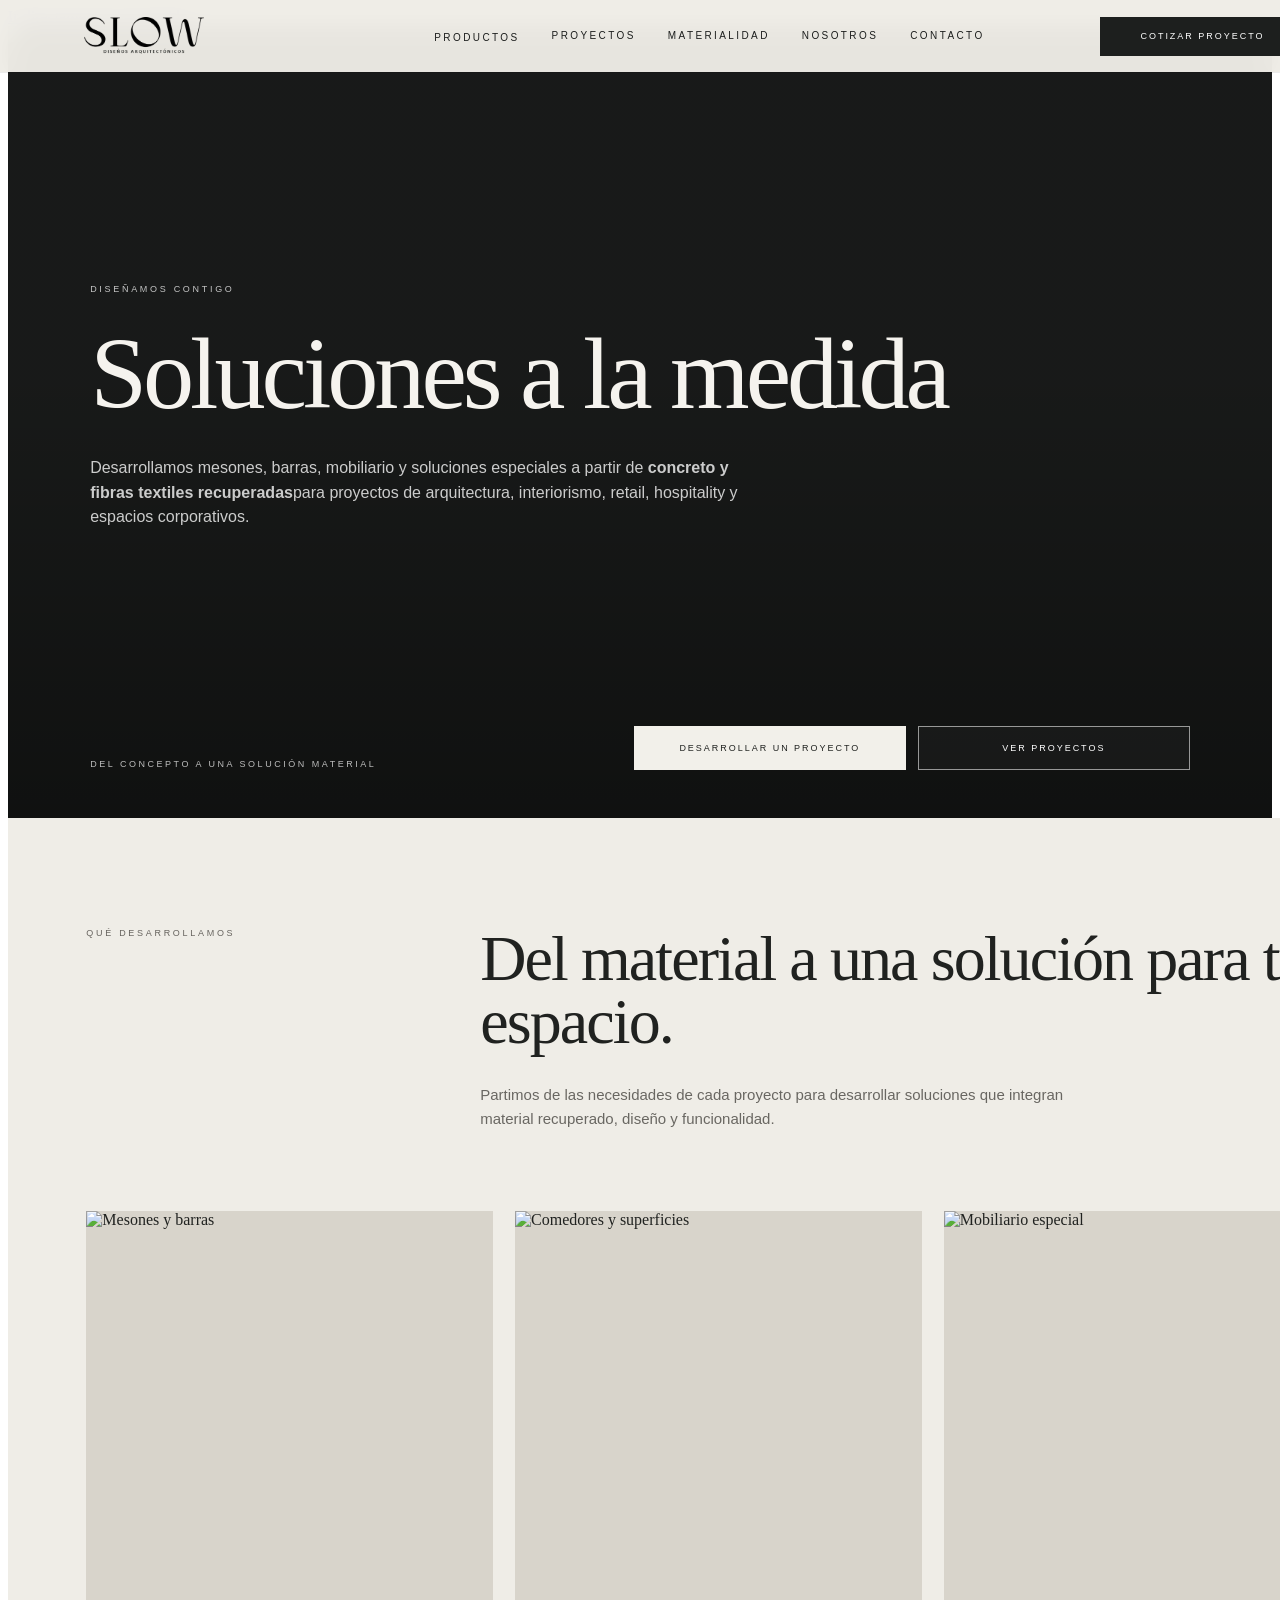
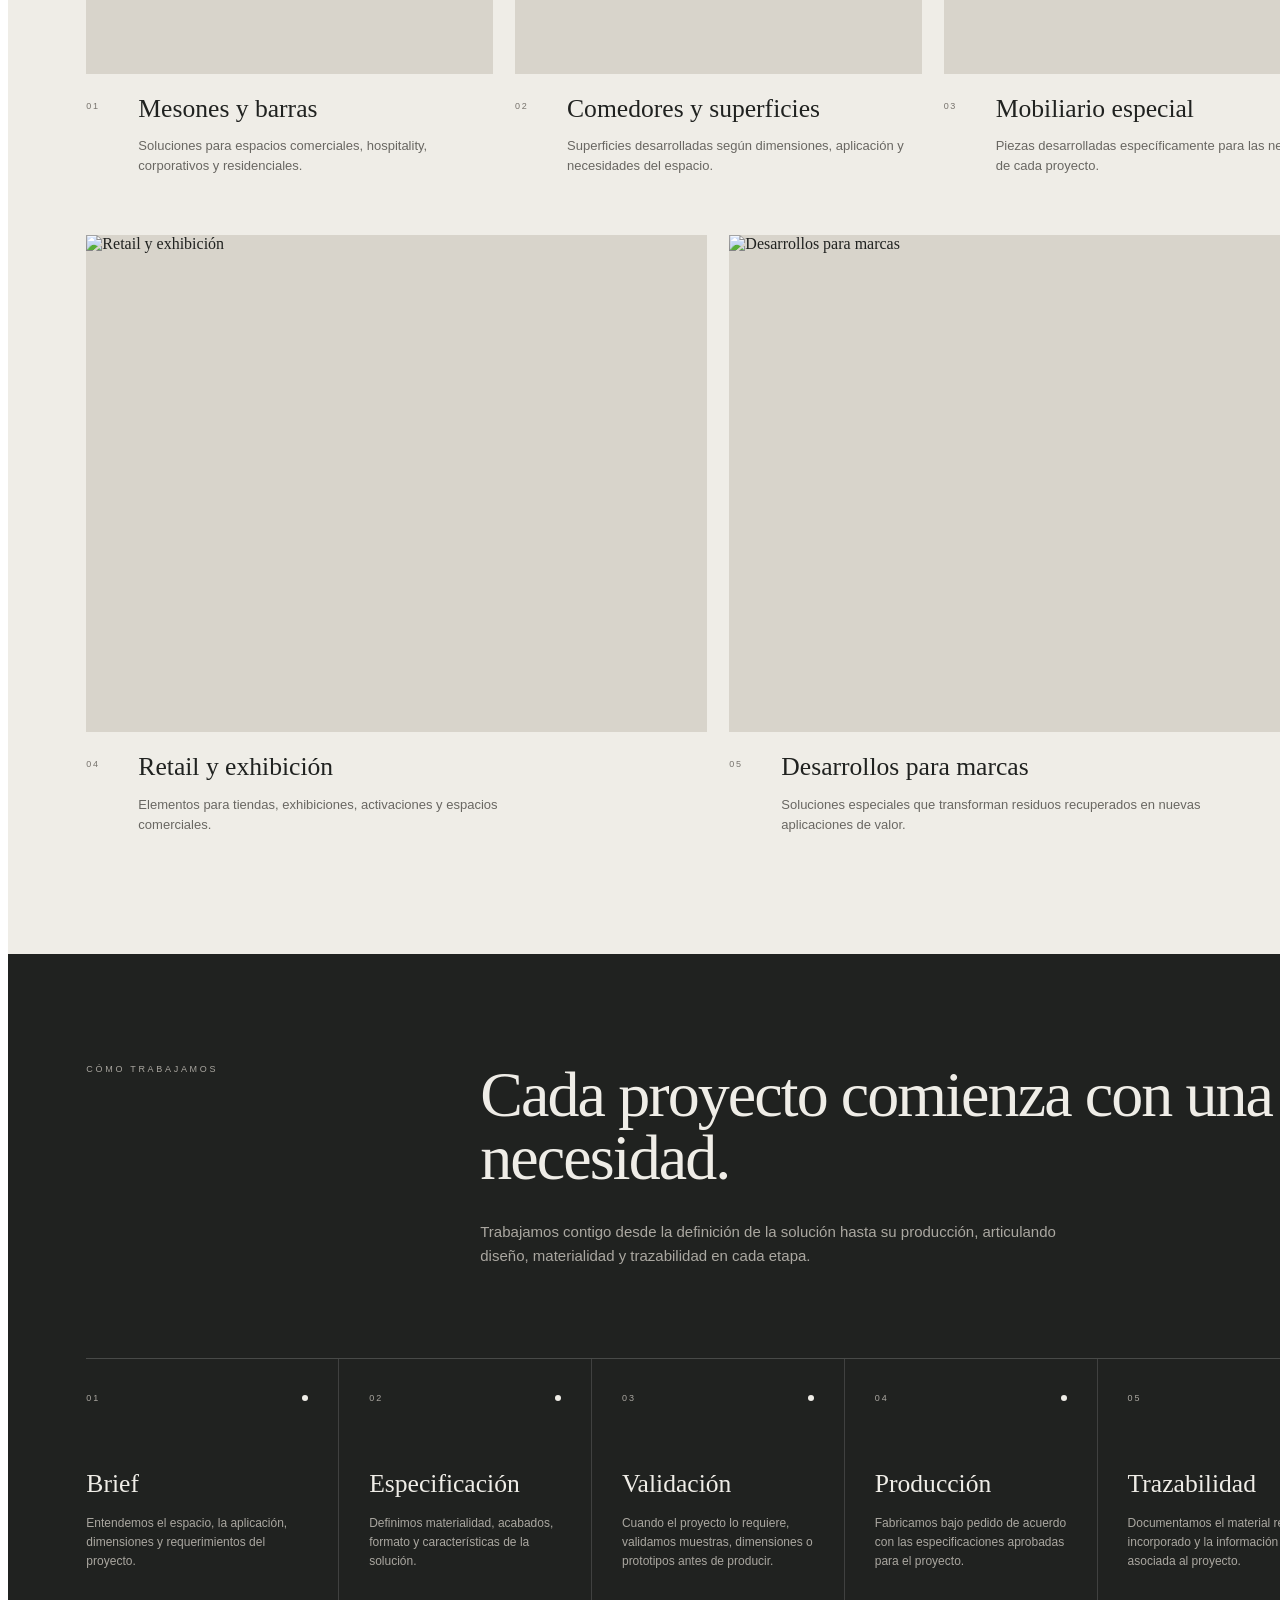
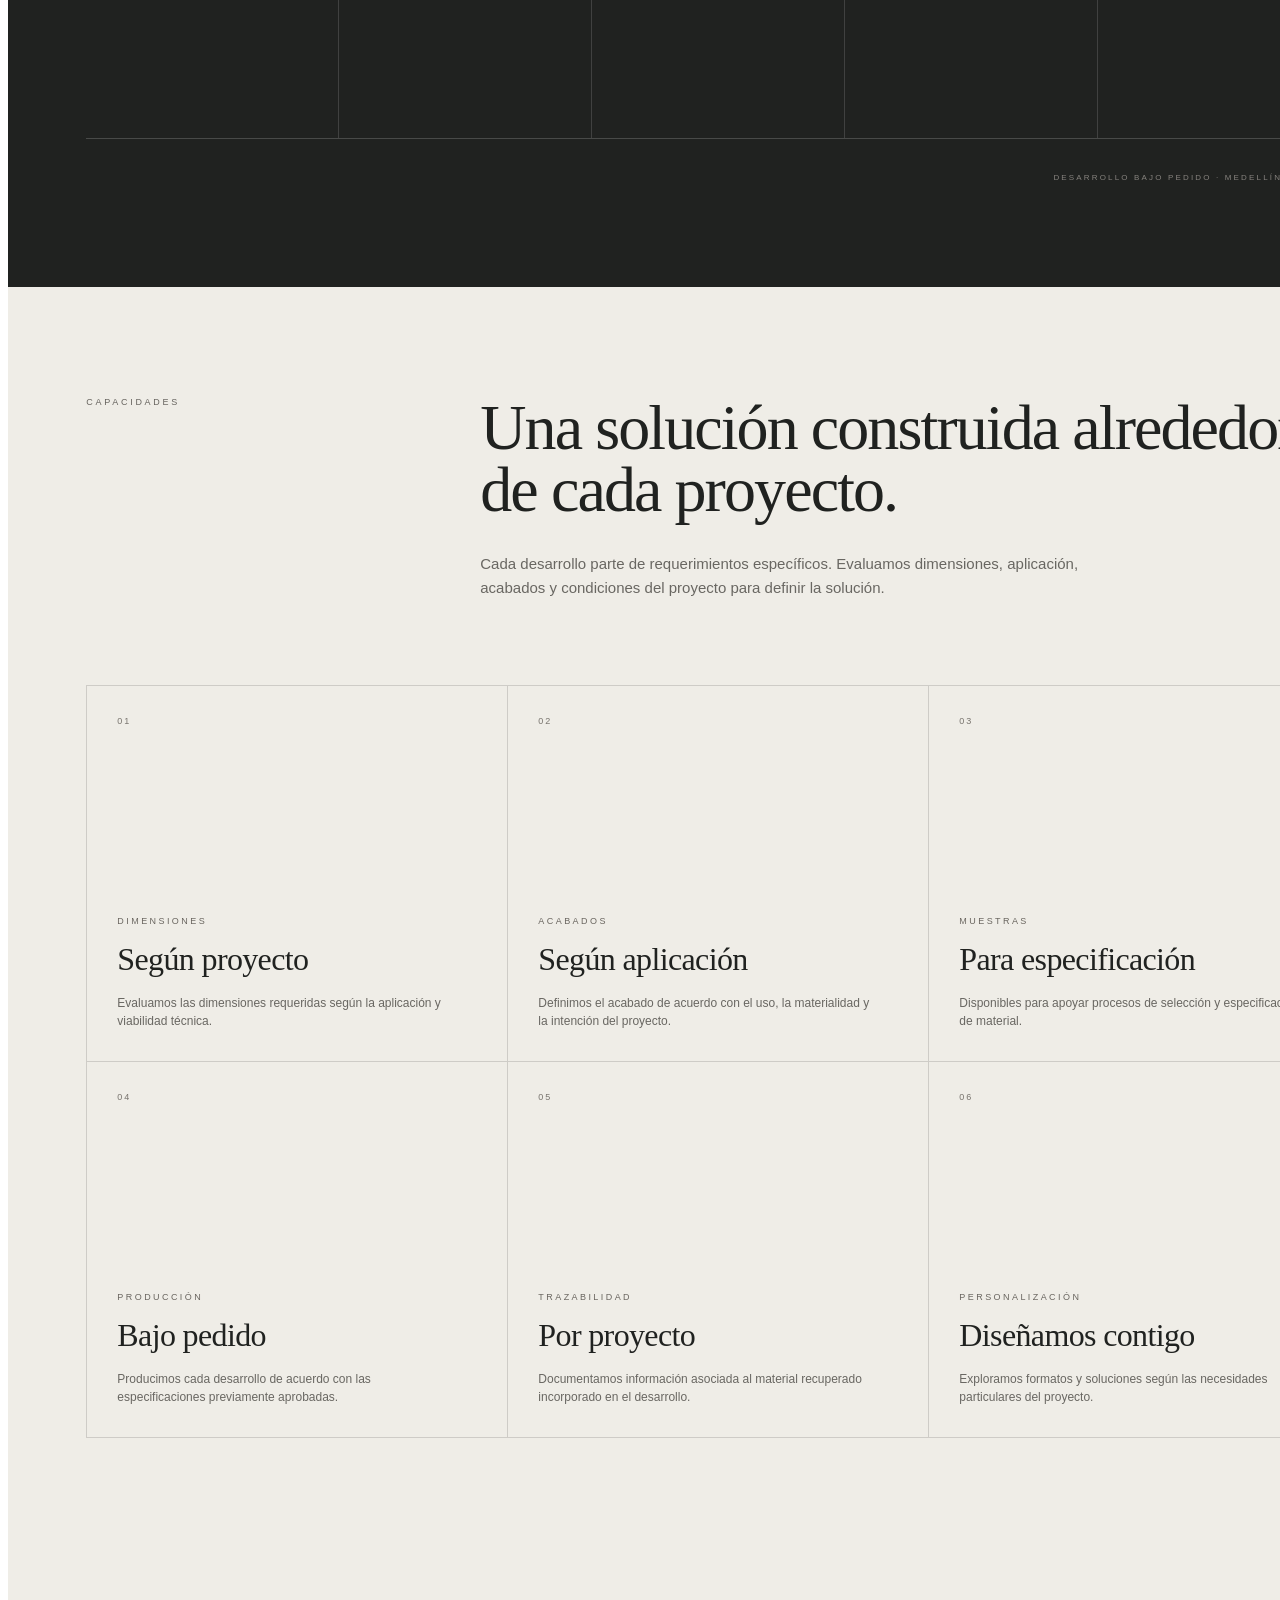
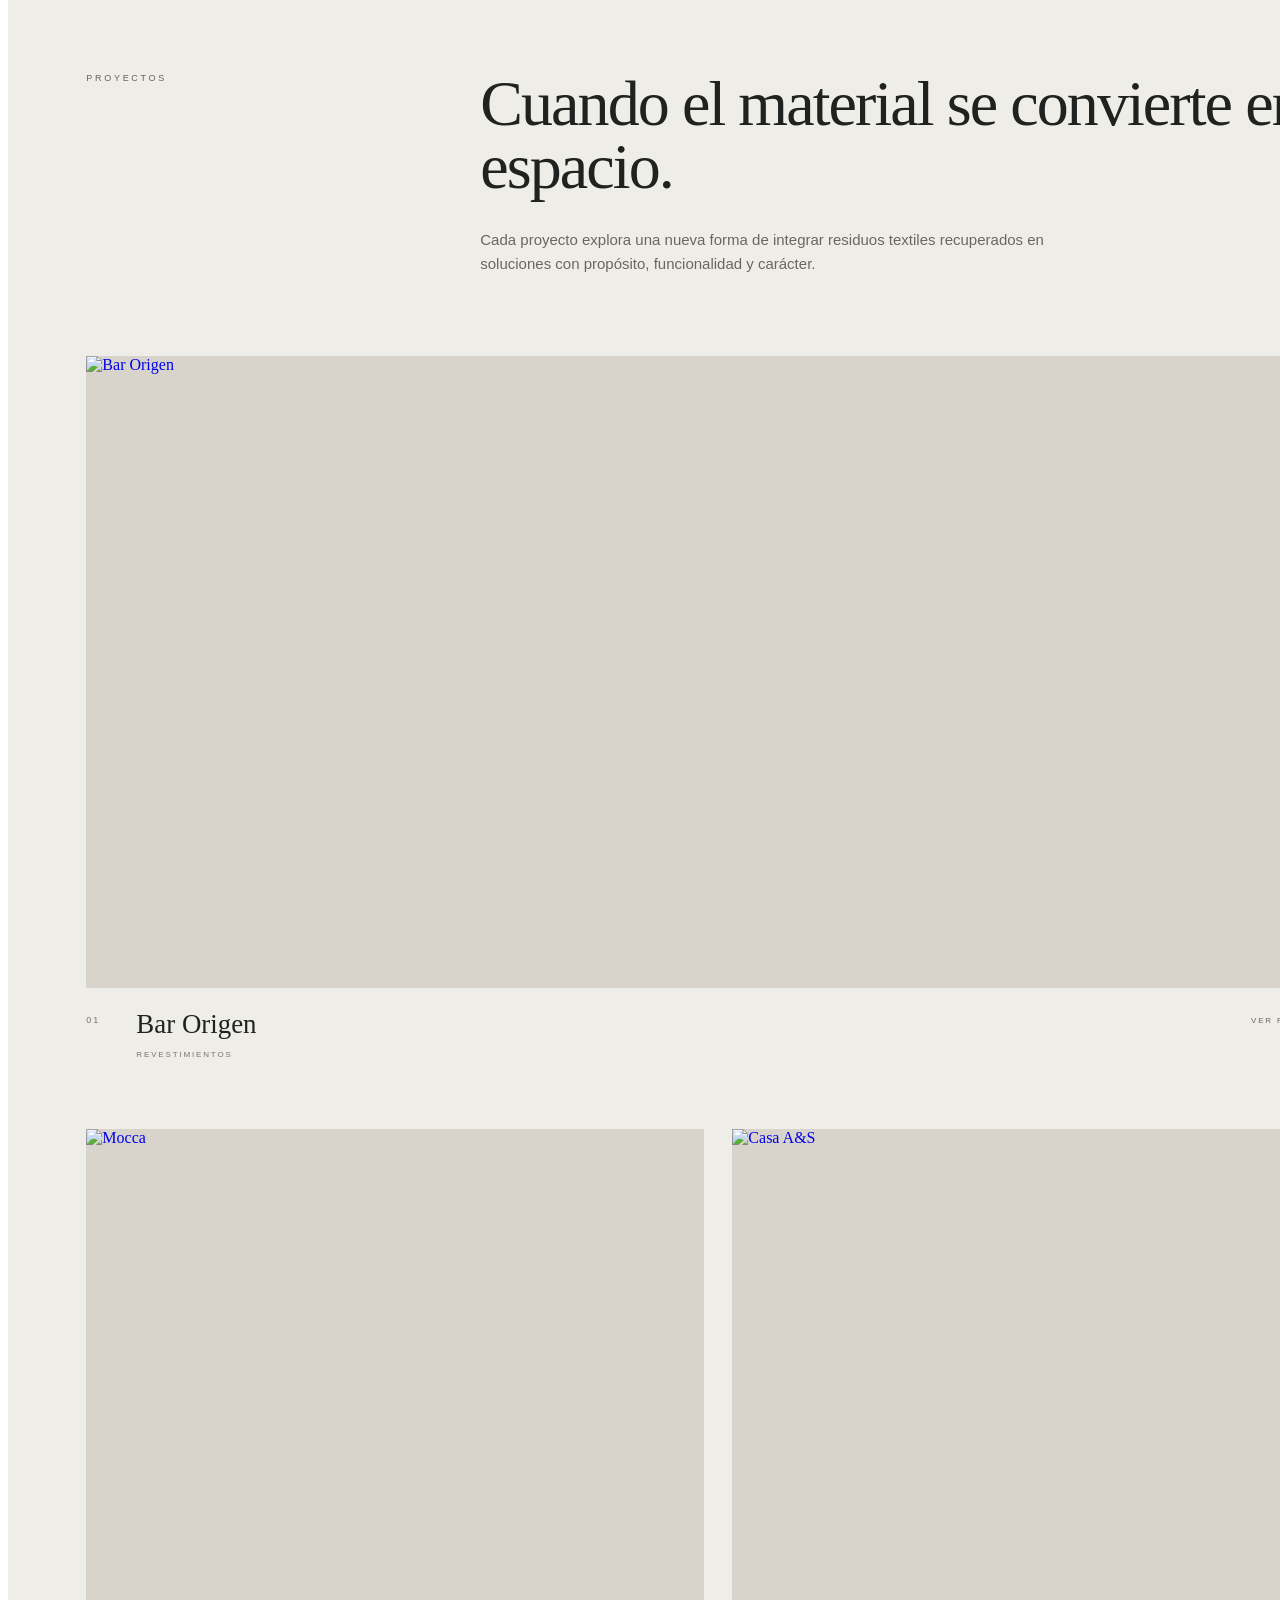
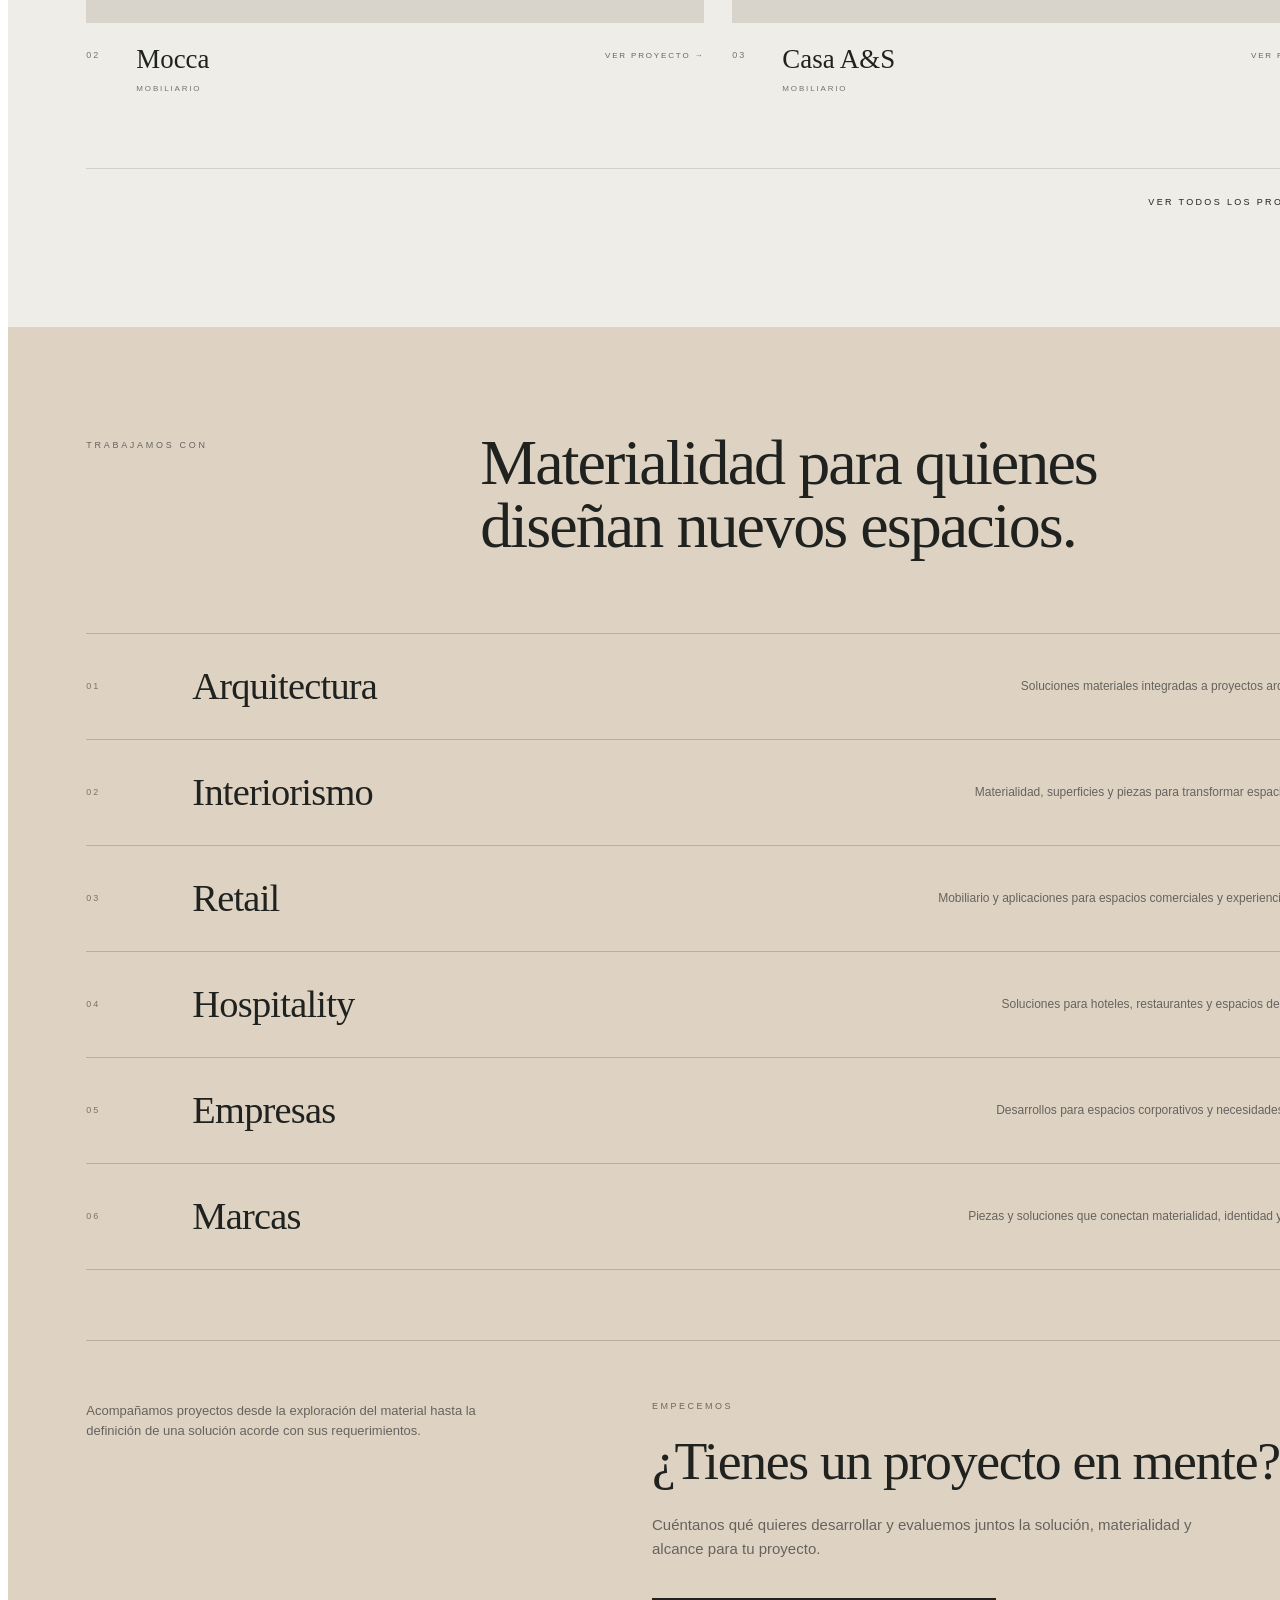
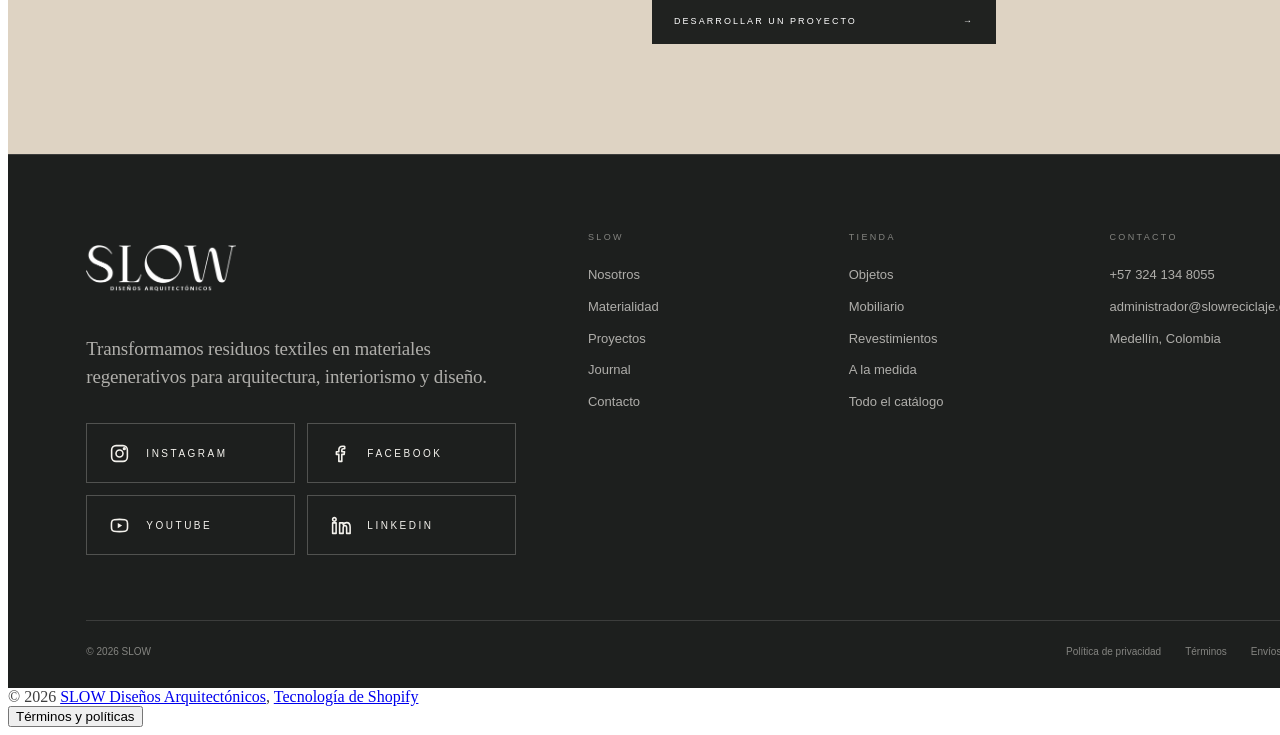
==== commit ce7dead1: "feat: add Facebook video section and update social media links across multiple pages" ====
--- a/subpages/a-la-medida.html
+++ b/subpages/a-la-medida.html
@@ -7033,7 +7033,7 @@
  
         
           <a
-            href="https://www.instagram.com/slow_reciclajetextil/"
+            href="https://www.instagram.com/slowsoluciones"
             target="_blank"
             rel="noopener"
             class="slow-footer__social"
@@ -7048,6 +7048,18 @@
             <span>INSTAGRAM</span>
           </a>
         
+          <a
+            href="https://www.facebook.com/share/1AaC6zSPiQ/"
+            target="_blank"
+            rel="noopener"
+            class="slow-footer__social"
+            aria-label="Facebook"
+          >
+            <svg viewBox="0 0 24 24" aria-hidden="true">
+              <path d="M13.5 21v-8h2.7l.4-3h-3.1V8.1c0-.9.3-1.5 1.6-1.5h1.7V3.9c-.3 0-1.3-.1-2.5-.1-2.5 0-4.2 1.5-4.2 4.3V10H7.3v3h2.8v8h3.4Z"></path>
+            </svg>
+            <span>FACEBOOK</span>
+          </a>
  
  
         
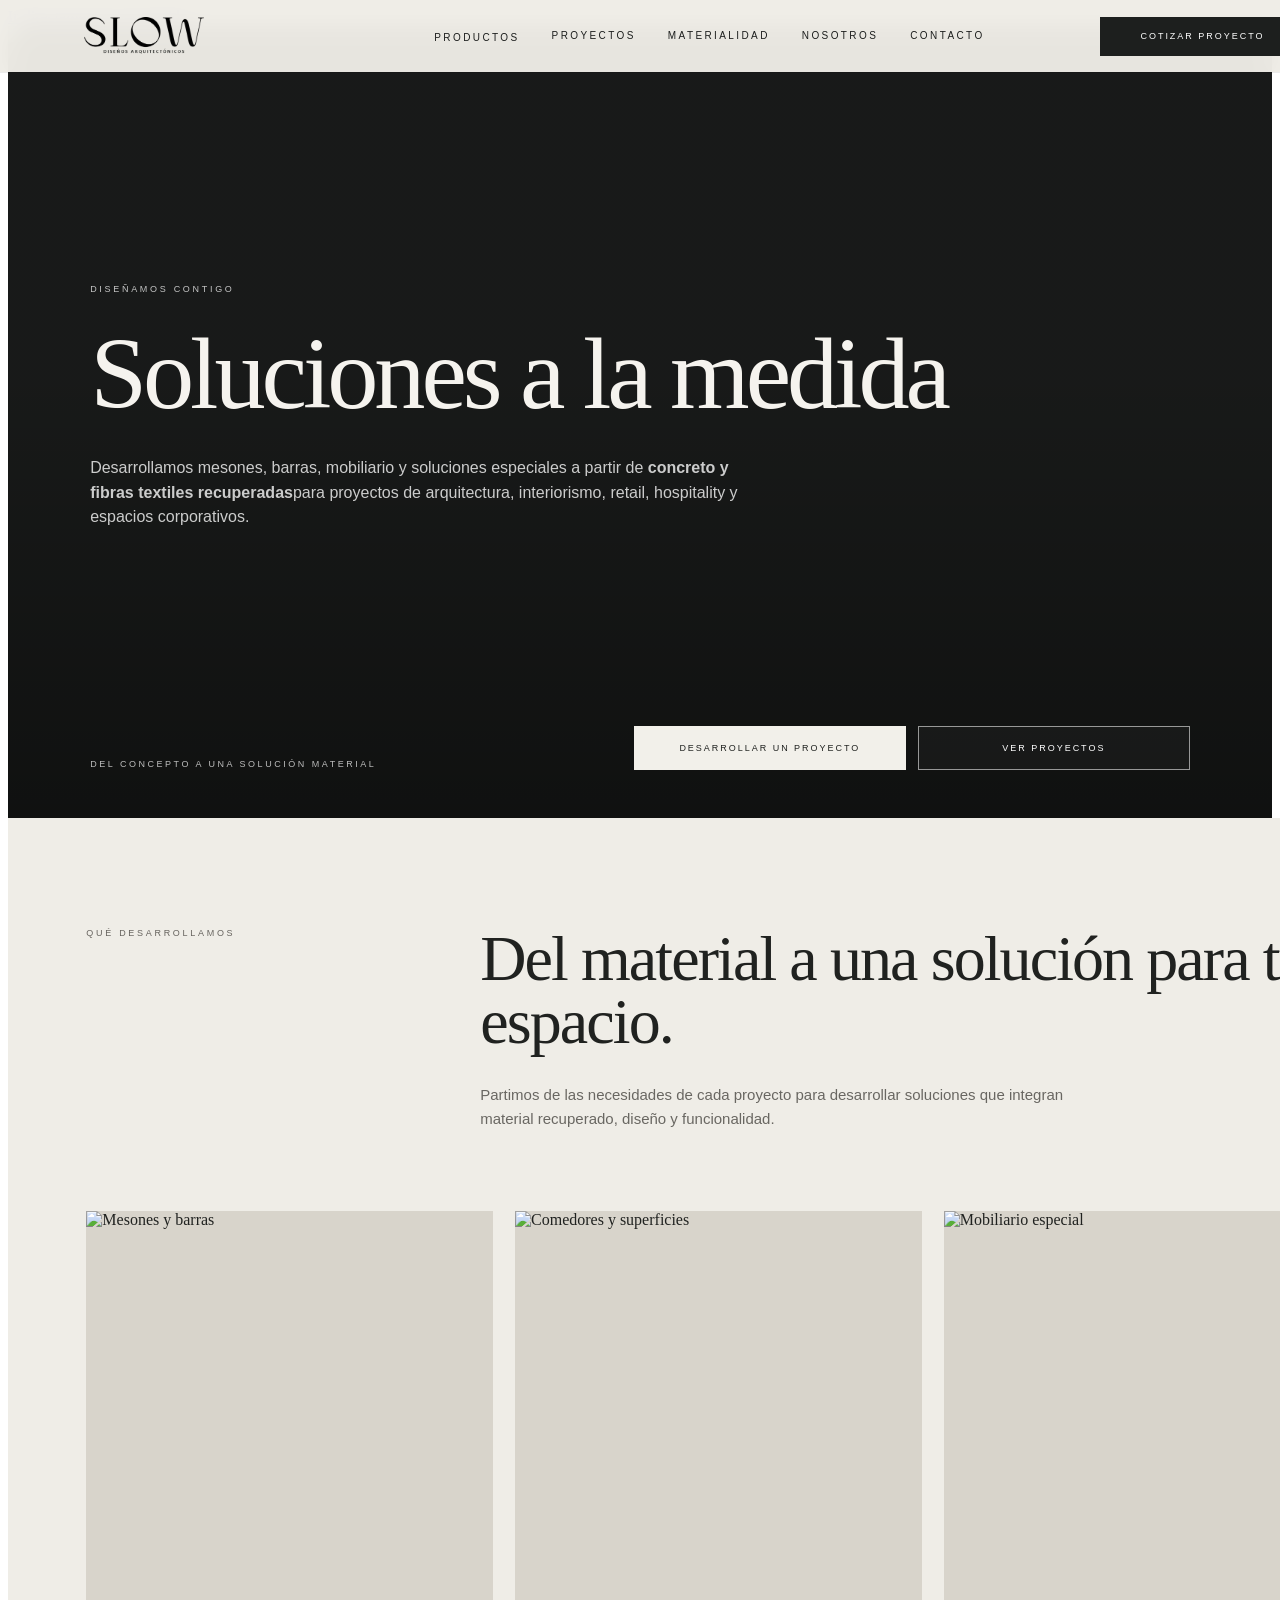
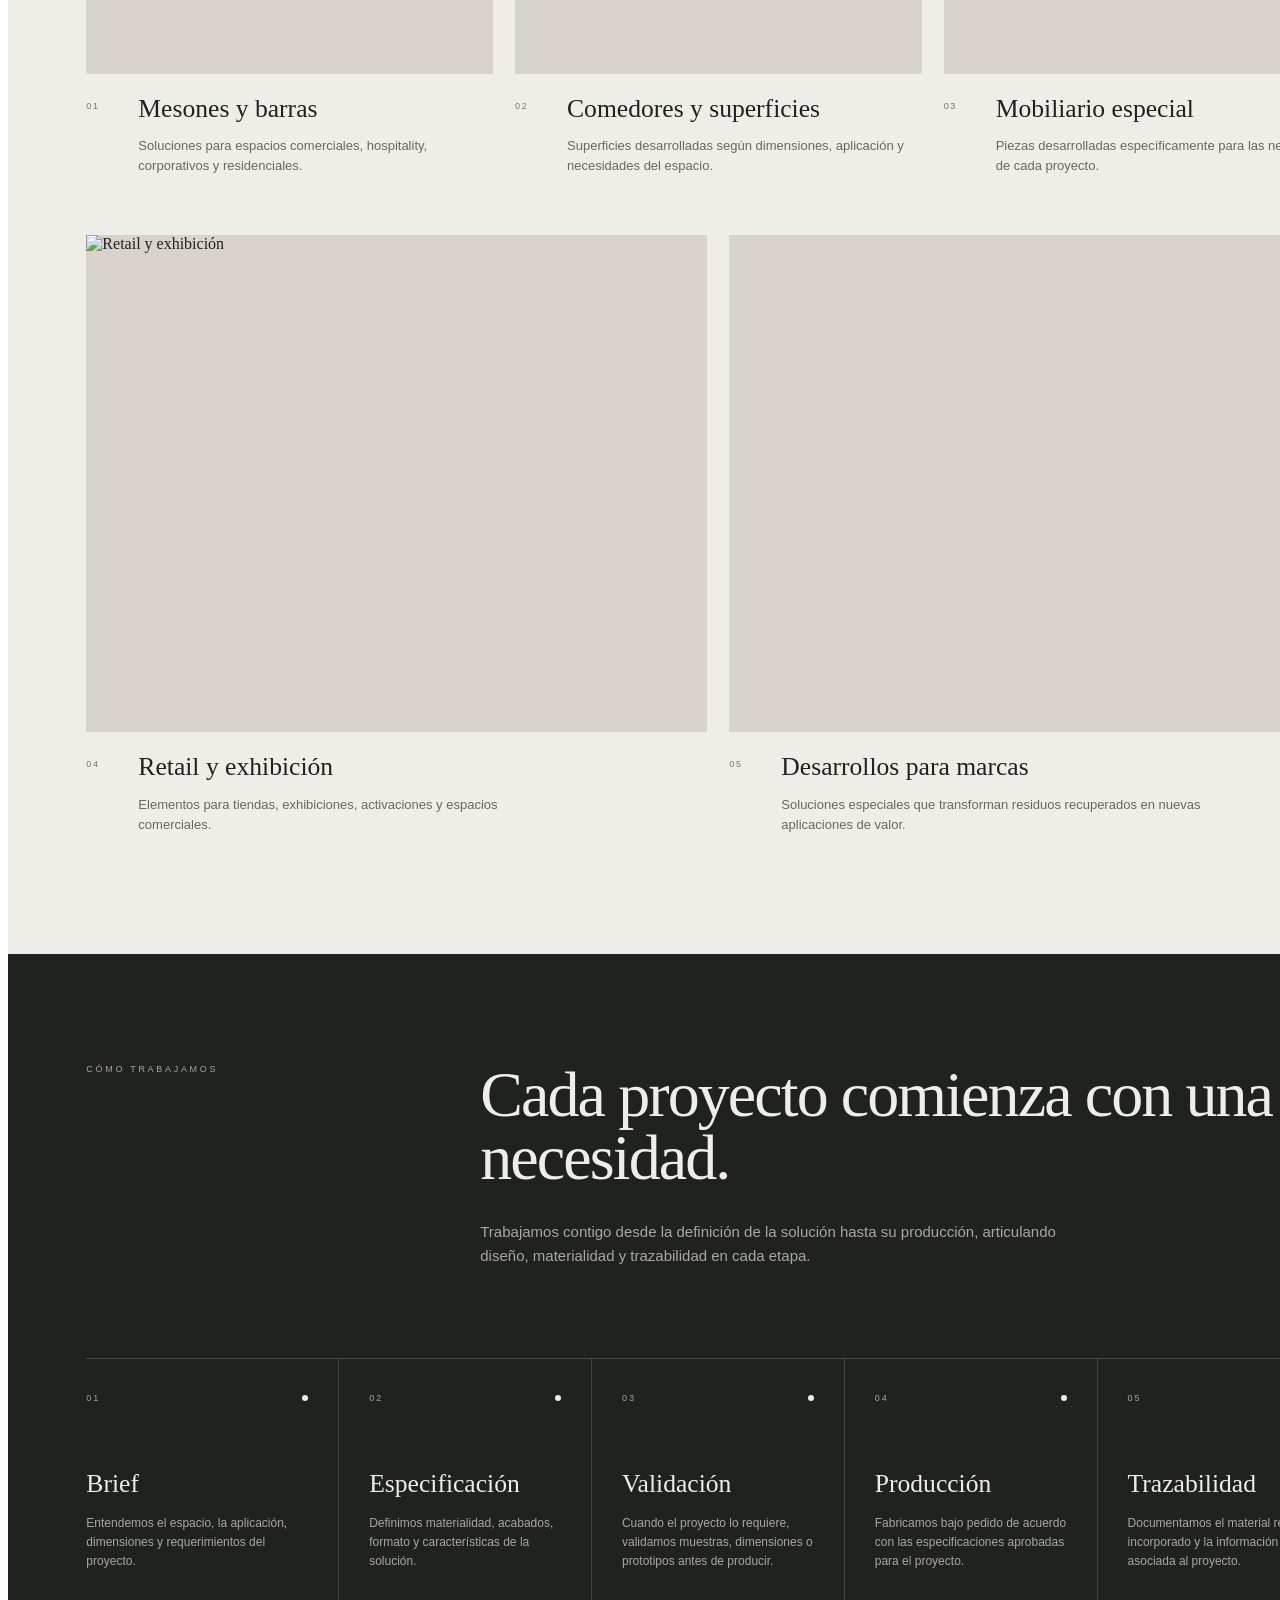
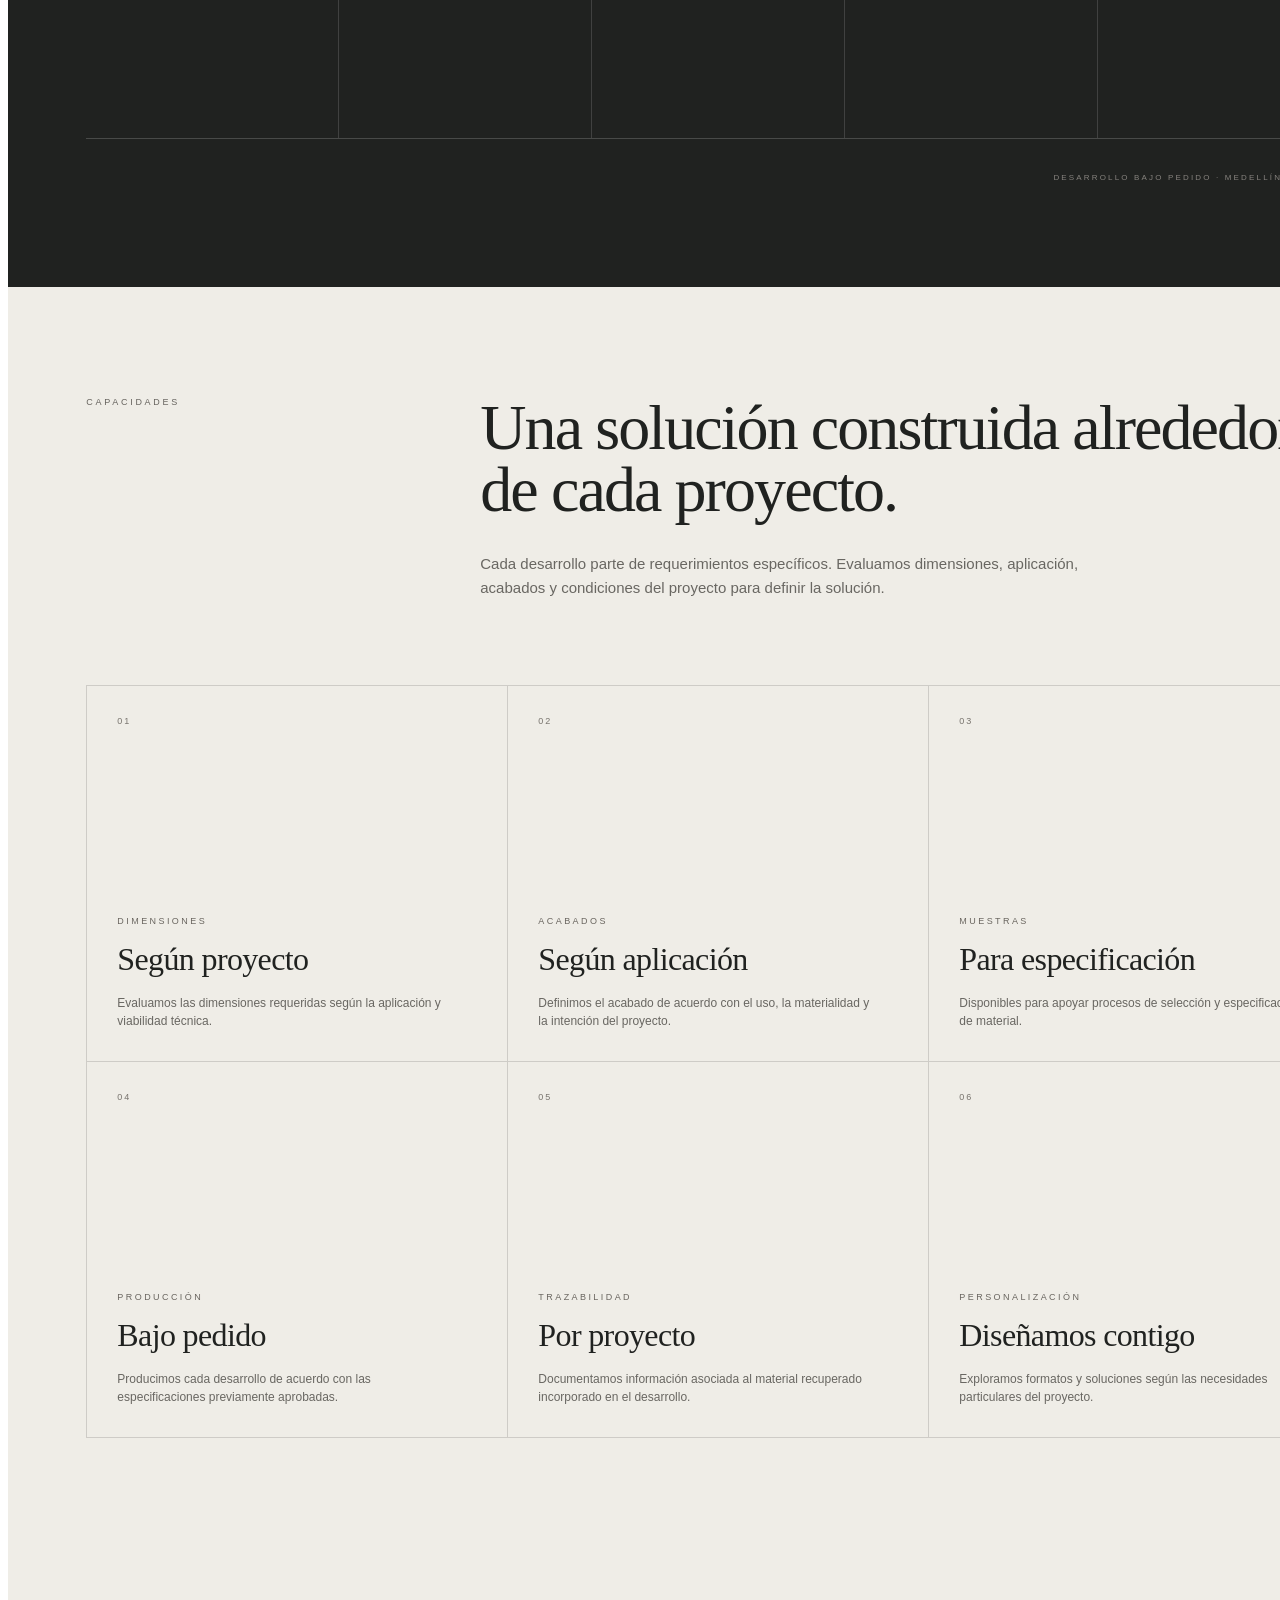
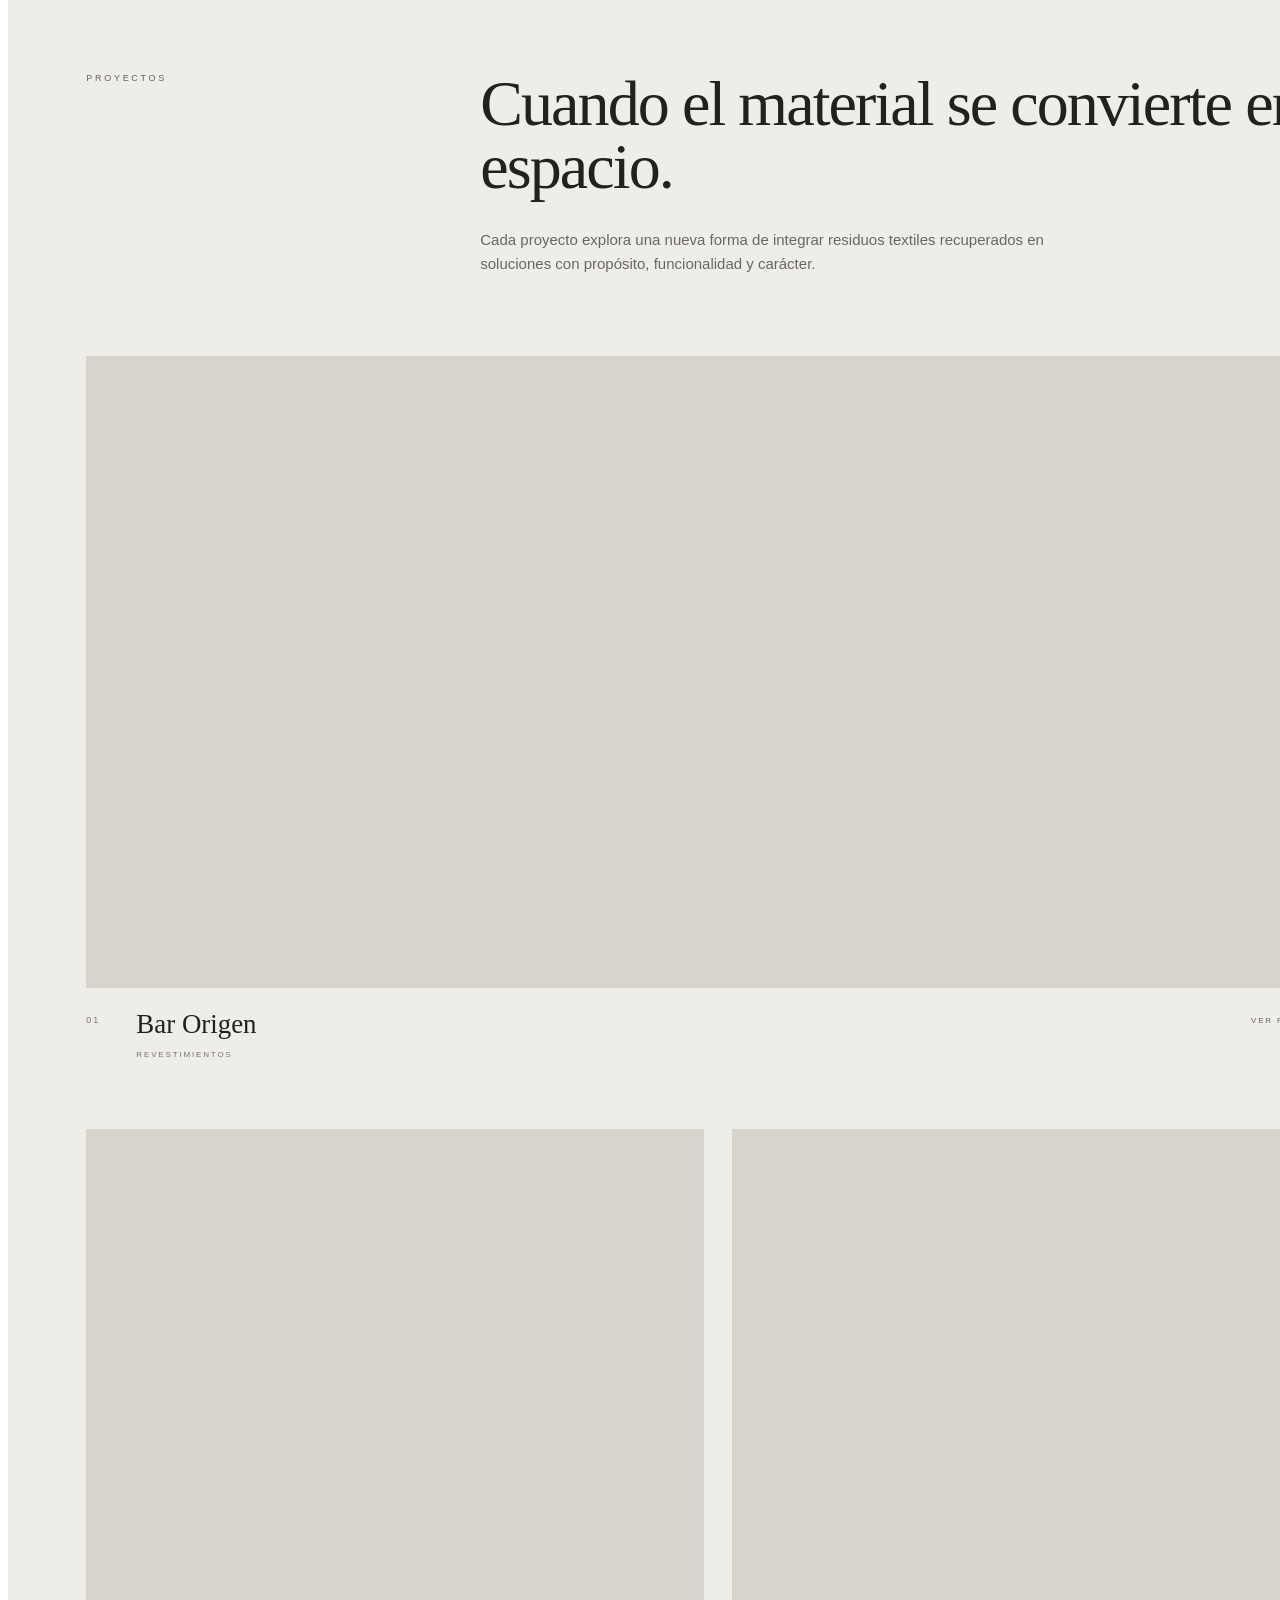
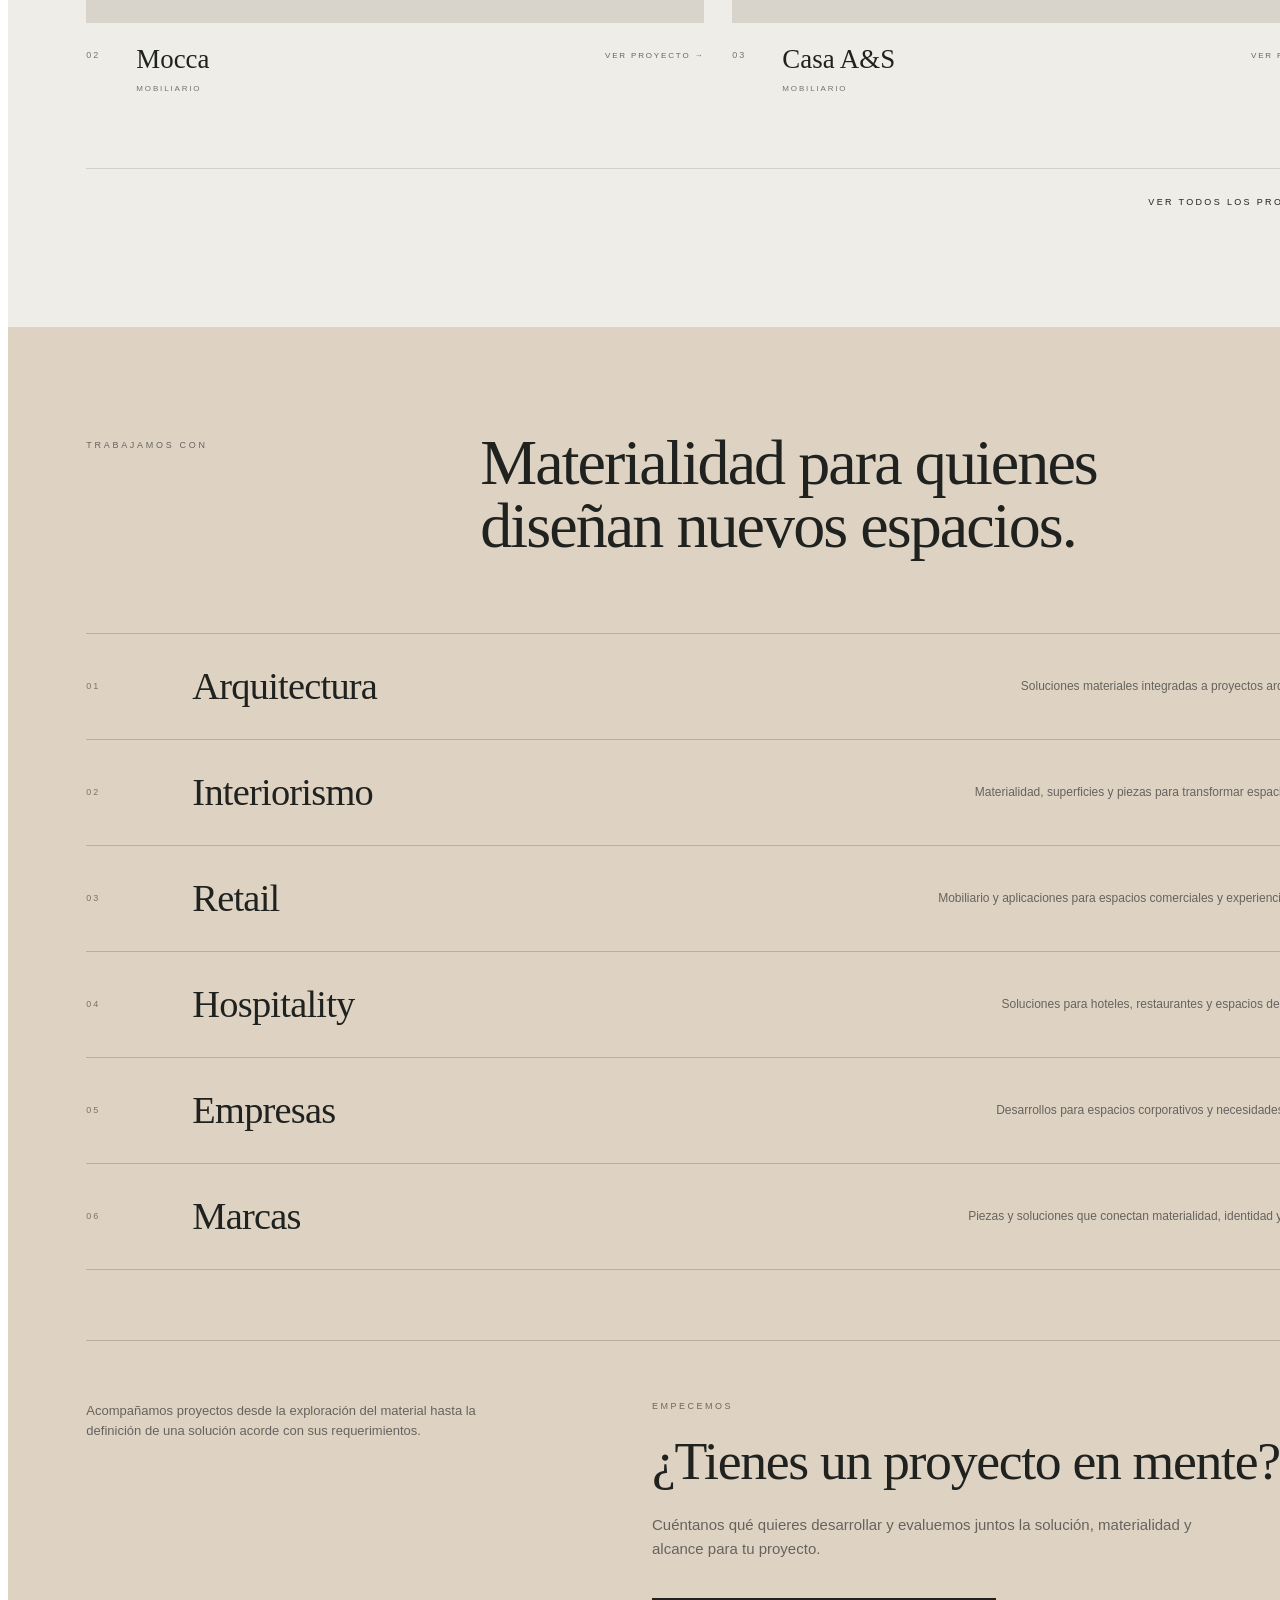
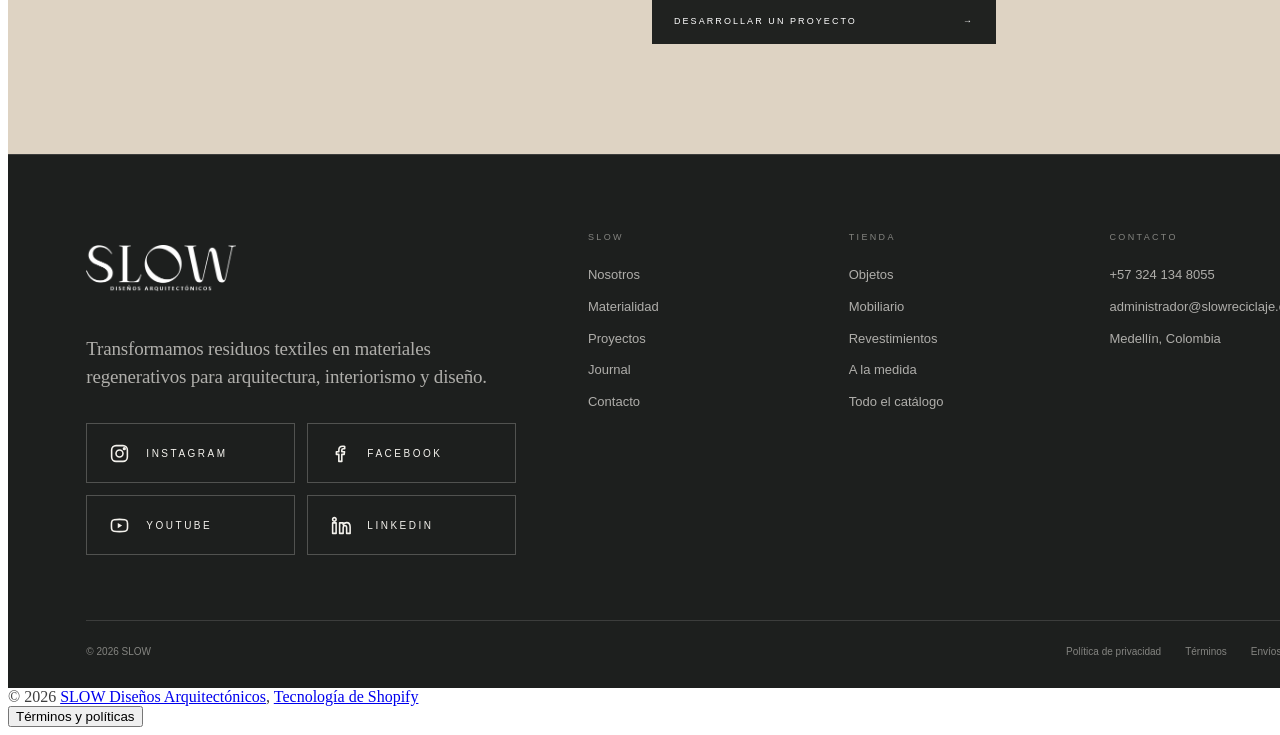
==== commit ad1cfc43: "Fix GTM initialization bootstrap Use the standard dataLayer bootstrap so container initialization ta" ====
--- a/subpages/a-la-medida.html
+++ b/subpages/a-la-medida.html
@@ -3,7 +3,15 @@
   
   lang="es"
 >
-  <head><script data-source-attribution="shopify.exit_interstitial">(()=>{var i=Function.prototype.bind.bind(Function.prototype.call),nn=(y,d)=>{for(let m=y;m;m=Object.getPrototypeOf(m)){let T=Object.getOwnPropertyDescriptor(m,d);if(T)return T}throw new TypeError(`${d} is not defined`)},a=(y,d)=>i(nn(y,d).get),J=(y,d)=>i(nn(y,d).set);var rn=i(String.prototype.endsWith),xr=i(String.prototype.slice),I=i(RegExp.prototype.exec),Or=/^_(self|top|parent)$/i,kr=/(^|\s)noreferrer(\s|$)/i,sn=/^(no-referrer(-when-downgrade)?|same-origin|(strict-)?origin(-when-cross-origin)?|unsafe-url)$/i,Cr=/^(never|default|always|origin-when-crossorigin)$/i,cn=/^(no-referrer|same-origin|never)$/i,Ir=/\s(musical_ly|trill)_|\sBytedanceWebview\//,on=y=>rn(y,".")?xr(y,0,-1):y,ln=y=>{let d=on(y),m=`.${d}`;return T=>{let N=on(T);return N===d||rn(N,m)}},an=(y,d,m)=>y!==void 0&&(y.protocol==="https:"||y.protocol==="http:")&&y.origin!==d&&!m(y.hostname),Bt=(y,d,m)=>y!==null&&I(kr,y)!==null?!0:d!==null&&I(sn,d)!==null?I(cn,d)!==null:m,pn=(y,d)=>I(sn,y)!==null||I(Cr,y)!==null?I(cn,y)!==null:d,Q=(y,{metaKey:d,ctrlKey:m,shiftKey:T,button:N})=>y&&I(Or,y)===null?y:d||m||T||N===1?"_blank":"",un=y=>I(Ir,y)!==null;var fn="http://www.w3.org/1999/xhtml",Mr="http://www.w3.org/2000/svg",Dr="http://www.w3.org/1999/xlink",zt=["rel","referrerpolicy","download","ping","hreflang","type"],it=Object.freeze({__proto__:null,metaKey:!1,ctrlKey:!1,shiftKey:!1,button:0}),Lr=Object.freeze({__proto__:null,composed:!0}),vr=/(?:^|[\s,])noreferrer(?=[\s,=]|$)\s*(?:=[\s=]*([^\s,=]*))?(?![\s\S]*[\s,]noreferrer(?:[\s,=]|$))/i,Ar=/^(|yes|true|[+-]?0*[1-9].*)$/i,qt=/<(?:(!--)|([!?]|\/(?![a-z]))|(\/?)([a-z][^\t\n\f\r />]*))/gi,Yt=/--!?>/g,Gt=/>/g,P=/([\t\n\f\r /]*)(?:(>)|([^\t\n\f\r />][^\t\n\f\r />=]*)[\t\n\f\r ]*(?:=[\t\n\f\r ]*(?:"([^"]*)"?|'([^']*)'?|([^\t\n\f\r >]*)))?)/y,Xt=/<\/([a-z]+)[\t\n\f\r />]/gi,at=/<(\/?)script[\t\n\f\r />]|<!--|-->/gi,pt=/&#(?:x([0-9a-f]+)|([0-9]+));?/gi,Z=/<template[\t\n\f\r />]/gi,ut=/[=][\t\n\f\r ]*["']?/g,dn={__proto__:null,iframe:!0,noembed:!0,noframes:!0,plaintext:!0,script:!0,style:!0,textarea:!0,title:!0,xmp:!0},Pr={__proto__:null,math:!0,select:!0,svg:!0},Fr="shopify-exit-interstitial";function yn(y){let d=window;if(d.top!==d)return;let m=document,T=d.navigation,N=location.origin,b=URL,ft=a(b.prototype,"href"),hn=a(b.prototype,"origin"),mn=a(b.prototype,"protocol"),gn=a(b.prototype,"hostname"),En=J(b.prototype,"search"),Vt=FormData,Jt=i(FormData.prototype.forEach),_n=URLSearchParams,F=typeof DataTransfer=="function"?DataTransfer:void 0,wn=F&&a(DataTransfer.prototype,"items"),Tn=F&&a(DataTransfer.prototype,"files"),Rn=F&&i(DataTransferItemList.prototype.add),Sn=F&&J(HTMLInputElement.prototype,"files"),Nn=i(URLSearchParams.prototype.toString),bn=i(URLSearchParams.prototype.append),Qt=i(Event.prototype.preventDefault),Zt=i(Event.prototype.stopImmediatePropagation),dt=i(Event.prototype.composedPath),te=a(Event.prototype,"type"),ee=a(Event.prototype,"target"),ne=typeof SubmitEvent=="function"?a(SubmitEvent.prototype,"submitter"):void 0,xn=typeof File=="function"?a(File.prototype,"name"):void 0,oe=a(HTMLButtonElement.prototype,"form"),re=a(HTMLInputElement.prototype,"form"),On=a(Event.prototype,"cancelable"),yt=a(Event.prototype,"defaultPrevented"),kn=a(Event.prototype,"cancelBubble"),Cn=a(MouseEvent.prototype,"button"),In=a(MouseEvent.prototype,"metaKey"),Mn=a(MouseEvent.prototype,"ctrlKey"),Dn=a(MouseEvent.prototype,"shiftKey"),Ln=T&&a(NavigateEvent.prototype,"destination"),vn=T&&a(NavigationDestination.prototype,"url"),se=T&&a(NavigateEvent.prototype,"navigationType"),An=T&&a(NavigateEvent.prototype,"formData"),ce=T&&"sourceElement"in NavigateEvent.prototype?a(NavigateEvent.prototype,"sourceElement"):void 0,w=i(Element.prototype.getAttribute),Pn=i(Element.prototype.getAttributeNS),x=i(Element.prototype.setAttribute),Fn=i(Element.prototype.remove),ht=i(Node.prototype.appendChild),mt=a(Element.prototype,"localName"),K=a(Element.prototype,"namespaceURI"),Hn=i(Document.prototype.querySelector),Un=i(Document.prototype.querySelectorAll),Wn=a(NodeList.prototype,"length"),$n=i(NodeList.prototype.item),tt=a(Node.prototype,"baseURI"),Kn=a(Document.prototype,"URL"),jn=a(Document.prototype,"documentElement"),et=a(Node.prototype,"isConnected"),le=a(Node.prototype,"ownerDocument"),M=a(Node.prototype,"parentNode"),ie=i(Node.prototype.getRootNode),Bn=a(ShadowRoot.prototype,"host"),zn=a(Element.prototype,"assignedSlot"),qn=a(Text.prototype,"assignedSlot"),Yn=a(HTMLInputElement.prototype,"type"),Gn=a(HTMLButtonElement.prototype,"type"),Xn=i(Element.prototype.querySelector),Vn=i(Element.prototype.matches),Jn=a(Event.prototype,"bubbles"),Qn=a(Event.prototype,"composed"),Zn=i(EventTarget.prototype.dispatchEvent),j=i(Document.prototype.createElement),ae=i(HTMLElement.prototype.click),pe=i(HTMLFormElement.prototype.submit),to=J(HTMLTextAreaElement.prototype,"value"),eo=i(Element.prototype.closest),ue=typeof HTMLDialogElement=="function"&&typeof HTMLDialogElement.prototype.close=="function"?i(HTMLDialogElement.prototype.close):void 0,fe=i(d.open),no=i(location.assign),oo=i(location.replace),ro=encodeURIComponent,so=i(String.prototype.startsWith),_=i(RegExp.prototype.exec),de=i(String.prototype.charCodeAt),H=i(String.prototype.slice),D=i(String.prototype.toLowerCase),co=String.fromCharCode,ye=Number.parseInt,he=i(d.setTimeout),U=i(EventTarget.prototype.addEventListener),gt=i(EventTarget.prototype.removeEventListener),nt=i(d.addEventListener),lo=Object.defineProperties,me=Reflect.defineProperty,O=Reflect.apply,Et=(t,e)=>me(t,t.length,{__proto__:null,value:e,writable:!0,enumerable:!0,configurable:!0}),_t=t=>{let e=[],n=[HTMLElement.prototype,SVGElement.prototype,Document.prototype,d];for(let o=0;o<n.length;o+=1)try{e[e.length]={get:a(n[o],t),set:J(n[o],t)}}catch{}return e},io={click:_t("onclick"),auxclick:_t("onauxclick"),submit:_t("onsubmit")},B=WeakMap,wt=WeakSet,z=i(WeakMap.prototype.get),Tt=i(WeakMap.prototype.set),ge=i(WeakMap.prototype.delete),Rt=i(WeakSet.prototype.add),ot=i(WeakSet.prototype.has),ao=ln(y.site),St=un(navigator.userAgent),Ee=ft(new b(y.exitPath,N)),po=`${Ee}?`,L=(t,e)=>{try{let n=new b(t,e);return{href:ft(n),origin:hn(n),protocol:mn(n),hostname:gn(n)}}catch{return}},uo=(t,e,n)=>{let o=n?"&noreferrer=1":"";return`${Ee}?q=${ro(t.href)}&trigger=${e}${o}`},rt=()=>{let t=Un(m,'meta[name="referrer" i][content]'),e=!1;for(let n=0;n<Wn(t);n+=1)e=pn(w($n(t,n),"content"),e);return e},q=(t,e,{target:n,noReferrer:o,replaces:r})=>{let s=uo(t,e,o);if(n){fe(d,s,n,"noopener");return}(r?oo:no)(location,s)},k=t=>an(t,N,ao),st=0,Nt,bt=!1,xt=t=>{if(st>0){Nt=t;return}t()},fo=t=>{if(st-=1,t&&(bt=!0),st>0)return;let e=bt?void 0:Nt;Nt=void 0,bt=!1,e&&e()},yo=t=>t!==void 0&&so(t.href,po),R=t=>{try{return mt(t)}catch{return}},_e=t=>Bt(w(t,"rel"),w(t,"referrerpolicy"),rt()),ho=t=>{let e=ce?ce(t):null,n=e===null?void 0:R(e);return n==="a"||n==="area"?_e(e):rt()},mo=t=>{let e=L(vn(Ln(t)));if(yo(e)){Zt(t);return}if(!On(t)||se(t)==="traverse"||!k(e)||An(t)!==null)return;Qt(t);let n={target:"",noReferrer:ho(t),replaces:se(t)==="replace"};xt(()=>q(e,"navigate",n))},we=t=>{let e=w(t,"href");return e===null&&K(t)===Mr?Pn(t,Dr,"href"):e},go=t=>{let e=dt(t);for(let n=0;n<e.length;n+=1){let o=e[n],r=R(o);if(r==="a"||r==="area"){let s=we(o);if(s!==null)return{node:o,href:s}}}},Te=()=>{let t=Hn(m,"base[target]");return t?w(t,"target"):""},Re=t=>w(t,"target")??Te(),Se=t=>{try{return{metaKey:In(t),ctrlKey:Mn(t),shiftKey:Dn(t),button:Cn(t)}}catch{return}},Ne=new wt,Eo=t=>{let e=!1,n=()=>{e=!0},o=()=>e||ot(Ne,t);return lo(t,{__proto__:null,preventDefault:{__proto__:null,configurable:!0,value:n},defaultPrevented:{__proto__:null,configurable:!0,get:o},returnValue:{__proto__:null,configurable:!0,get:()=>!o(),set:r=>{r||n()}}}),o},_o={click:new B,auxclick:new B,submit:new B},wo=(t,e)=>{let n=io[t],o=_o[t],r=[],s=c=>{for(let p=0;p<r.length;p+=1)if(r[p]===c)return!0;return!1},l=(c,p,h)=>{let g=i(h);function A(E){let S=g(this,E);return S===!1&&typeof E=="object"&&E!==null&&Rt(Ne,E),S}return{target:c,accessor:p,handler:h,wrapper:A,inFlight:0}},u=()=>{for(let c=0;c<e.length;c+=1)for(let p=0;p<n.length;p+=1){let h;try{h=n[p].get(e[c])}catch{continue}if(typeof h=="function"){let g=z(o,e[c]);(!g||g.wrapper!==h)&&(g=l(e[c],n[p],h),n[p].set(e[c],g.wrapper),Tt(o,e[c],g)),s(g)||(g.inFlight+=1,Et(r,g))}break}};return u(),{wrap:u,unwrap:()=>{for(let c=0;c<r.length;c+=1){let p=r[c];p.inFlight-=1,!(p.inFlight>0)&&(z(o,p.target)===p&&ge(o,p.target),p.accessor.get(p.target)===p.wrapper&&p.accessor.set(p.target,p.handler))}}}},Y={__proto__:null,go:()=>!1},To=(t,e)=>w(t,"download")!==null&&(e.origin===N||e.protocol==="blob:"||e.protocol==="data:"),Ro=(t,e,n)=>{let o=Q(Re(t),n),r=[];for(let l=0;l<zt.length;l+=1){let u=w(t,zt[l]);u!==null&&Et(r,[zt[l],u])}let s=To(t,e);return{__proto__:null,go:()=>{let l=j(m,"a");x(l,"href",e.href),x(l,"target",o||"_self");for(let u=0;u<r.length;u+=1)x(l,r[u][0],r[u][1]);return ae(l),o===""&&!s}}},be=t=>{let e=we(t);return e===null?void 0:L(e,tt(m))},xe=(t,e,n)=>{let o=be(t);if(!o)return Y;if(!k(o))return Ro(t,o,n);let r={target:St?"":Q(Re(t),n),noReferrer:_e(t),replaces:!1};return{__proto__:null,here:r.target==="",go:()=>(q(o,e,r),r.target==="")}},So=(t,e,n)=>({__proto__:null,plan:()=>xe(t,e,n)}),Oe=(t,e,n,o)=>{st+=1;let r=dt(t),s=r.length-1,l=wo(e,r),u,f,c=h=>{h===t&&u&&!u()&&(f=n.plan())};o&&(o.plan=()=>{f||c(t)});let p=h=>{h===t&&(l.wrap(),kn(t)&&c(h))};for(let h=0;h<s;h+=1)U(r[h],e,p,!0),U(r[h],e,p,!1);yt(t)||(Qt(t),u=Eo(t)),U(r[s],e,c,!1),he(d,()=>{let h=!1;try{l.unwrap();for(let g=0;g<s;g+=1)gt(r[g],e,p,!0),gt(r[g],e,p,!1);gt(r[s],e,c,!1),u&&!u()&&(f||(f=n.plan()),h=f.go())}finally{fo(h)}},0)},Ot=new B,No=(t,e)=>{let n=dt(t);for(let o=0;o<n.length;o+=1){let r=n[o],s=R(r);if(s==="button"||s==="input"){let l={__proto__:null,details:e,plan:void 0};Tt(Ot,r,l),he(d,()=>{ge(Ot,r),l.plan?.()},0);return}}},kt=(t,e)=>{if(e&&yt(t))return;let n=te(t),o=Se(t);if(!o||n==="auxclick"&&o.button!==1)return;!e&&n==="click"&&No(t,o);let r=go(t);!r||!k(L(r.href,tt(m)))||Oe(t,n,So(r.node,n,o))},G=(t,e,n,o)=>(e?w(e,n):null)??w(t,o),ke=(t,e)=>D(G(t,e,"formmethod","method")??""),bo=(t,e,n)=>Q(G(t,e,"formtarget","target")??Te(),n),Ce=(t,e)=>{let n=G(t,e,"formaction","action");return n?L(n,tt(m)):L(Kn(m))},Ct=(t,e)=>{let n=ke(t,e);if(n==="post"||n==="dialog")return;let o=Ce(t,e);return o&&(o.protocol==="https:"||o.protocol==="http:")?o:void 0},Ie=(t,e)=>{if((e&&(R(e)==="button"?oe:re)(e))===t)try{return new Vt(t,e)}catch{}return new Vt(t)},It=t=>{let e="",n=0;for(let o=0;o<t.length;o+=1){let r=de(t,o);(r===13||r===10)&&(e+=`${H(t,n,o)}\r
+  <head>
+  <script>
+    (function(w,d,s,l,i){w[l]=w[l]||[];w[l].push({'gtm.start':
+    new Date().getTime(),event:'gtm.js'});var f=d.getElementsByTagName(s)[0],
+    j=d.createElement(s),dl=l!='dataLayer'?'&l='+l:'';j.async=true;j.src=
+    'https://www.googletagmanager.com/gtm.js?id='+i+dl;f.parentNode.insertBefore(j,f);
+    })(window,document,'script','dataLayer','GTM-TDWGMDZF');
+  </script>
+<script data-source-attribution="shopify.exit_interstitial">(()=>{var i=Function.prototype.bind.bind(Function.prototype.call),nn=(y,d)=>{for(let m=y;m;m=Object.getPrototypeOf(m)){let T=Object.getOwnPropertyDescriptor(m,d);if(T)return T}throw new TypeError(`${d} is not defined`)},a=(y,d)=>i(nn(y,d).get),J=(y,d)=>i(nn(y,d).set);var rn=i(String.prototype.endsWith),xr=i(String.prototype.slice),I=i(RegExp.prototype.exec),Or=/^_(self|top|parent)$/i,kr=/(^|\s)noreferrer(\s|$)/i,sn=/^(no-referrer(-when-downgrade)?|same-origin|(strict-)?origin(-when-cross-origin)?|unsafe-url)$/i,Cr=/^(never|default|always|origin-when-crossorigin)$/i,cn=/^(no-referrer|same-origin|never)$/i,Ir=/\s(musical_ly|trill)_|\sBytedanceWebview\//,on=y=>rn(y,".")?xr(y,0,-1):y,ln=y=>{let d=on(y),m=`.${d}`;return T=>{let N=on(T);return N===d||rn(N,m)}},an=(y,d,m)=>y!==void 0&&(y.protocol==="https:"||y.protocol==="http:")&&y.origin!==d&&!m(y.hostname),Bt=(y,d,m)=>y!==null&&I(kr,y)!==null?!0:d!==null&&I(sn,d)!==null?I(cn,d)!==null:m,pn=(y,d)=>I(sn,y)!==null||I(Cr,y)!==null?I(cn,y)!==null:d,Q=(y,{metaKey:d,ctrlKey:m,shiftKey:T,button:N})=>y&&I(Or,y)===null?y:d||m||T||N===1?"_blank":"",un=y=>I(Ir,y)!==null;var fn="http://www.w3.org/1999/xhtml",Mr="http://www.w3.org/2000/svg",Dr="http://www.w3.org/1999/xlink",zt=["rel","referrerpolicy","download","ping","hreflang","type"],it=Object.freeze({__proto__:null,metaKey:!1,ctrlKey:!1,shiftKey:!1,button:0}),Lr=Object.freeze({__proto__:null,composed:!0}),vr=/(?:^|[\s,])noreferrer(?=[\s,=]|$)\s*(?:=[\s=]*([^\s,=]*))?(?![\s\S]*[\s,]noreferrer(?:[\s,=]|$))/i,Ar=/^(|yes|true|[+-]?0*[1-9].*)$/i,qt=/<(?:(!--)|([!?]|\/(?![a-z]))|(\/?)([a-z][^\t\n\f\r />]*))/gi,Yt=/--!?>/g,Gt=/>/g,P=/([\t\n\f\r /]*)(?:(>)|([^\t\n\f\r />][^\t\n\f\r />=]*)[\t\n\f\r ]*(?:=[\t\n\f\r ]*(?:"([^"]*)"?|'([^']*)'?|([^\t\n\f\r >]*)))?)/y,Xt=/<\/([a-z]+)[\t\n\f\r />]/gi,at=/<(\/?)script[\t\n\f\r />]|<!--|-->/gi,pt=/&#(?:x([0-9a-f]+)|([0-9]+));?/gi,Z=/<template[\t\n\f\r />]/gi,ut=/[=][\t\n\f\r ]*["']?/g,dn={__proto__:null,iframe:!0,noembed:!0,noframes:!0,plaintext:!0,script:!0,style:!0,textarea:!0,title:!0,xmp:!0},Pr={__proto__:null,math:!0,select:!0,svg:!0},Fr="shopify-exit-interstitial";function yn(y){let d=window;if(d.top!==d)return;let m=document,T=d.navigation,N=location.origin,b=URL,ft=a(b.prototype,"href"),hn=a(b.prototype,"origin"),mn=a(b.prototype,"protocol"),gn=a(b.prototype,"hostname"),En=J(b.prototype,"search"),Vt=FormData,Jt=i(FormData.prototype.forEach),_n=URLSearchParams,F=typeof DataTransfer=="function"?DataTransfer:void 0,wn=F&&a(DataTransfer.prototype,"items"),Tn=F&&a(DataTransfer.prototype,"files"),Rn=F&&i(DataTransferItemList.prototype.add),Sn=F&&J(HTMLInputElement.prototype,"files"),Nn=i(URLSearchParams.prototype.toString),bn=i(URLSearchParams.prototype.append),Qt=i(Event.prototype.preventDefault),Zt=i(Event.prototype.stopImmediatePropagation),dt=i(Event.prototype.composedPath),te=a(Event.prototype,"type"),ee=a(Event.prototype,"target"),ne=typeof SubmitEvent=="function"?a(SubmitEvent.prototype,"submitter"):void 0,xn=typeof File=="function"?a(File.prototype,"name"):void 0,oe=a(HTMLButtonElement.prototype,"form"),re=a(HTMLInputElement.prototype,"form"),On=a(Event.prototype,"cancelable"),yt=a(Event.prototype,"defaultPrevented"),kn=a(Event.prototype,"cancelBubble"),Cn=a(MouseEvent.prototype,"button"),In=a(MouseEvent.prototype,"metaKey"),Mn=a(MouseEvent.prototype,"ctrlKey"),Dn=a(MouseEvent.prototype,"shiftKey"),Ln=T&&a(NavigateEvent.prototype,"destination"),vn=T&&a(NavigationDestination.prototype,"url"),se=T&&a(NavigateEvent.prototype,"navigationType"),An=T&&a(NavigateEvent.prototype,"formData"),ce=T&&"sourceElement"in NavigateEvent.prototype?a(NavigateEvent.prototype,"sourceElement"):void 0,w=i(Element.prototype.getAttribute),Pn=i(Element.prototype.getAttributeNS),x=i(Element.prototype.setAttribute),Fn=i(Element.prototype.remove),ht=i(Node.prototype.appendChild),mt=a(Element.prototype,"localName"),K=a(Element.prototype,"namespaceURI"),Hn=i(Document.prototype.querySelector),Un=i(Document.prototype.querySelectorAll),Wn=a(NodeList.prototype,"length"),$n=i(NodeList.prototype.item),tt=a(Node.prototype,"baseURI"),Kn=a(Document.prototype,"URL"),jn=a(Document.prototype,"documentElement"),et=a(Node.prototype,"isConnected"),le=a(Node.prototype,"ownerDocument"),M=a(Node.prototype,"parentNode"),ie=i(Node.prototype.getRootNode),Bn=a(ShadowRoot.prototype,"host"),zn=a(Element.prototype,"assignedSlot"),qn=a(Text.prototype,"assignedSlot"),Yn=a(HTMLInputElement.prototype,"type"),Gn=a(HTMLButtonElement.prototype,"type"),Xn=i(Element.prototype.querySelector),Vn=i(Element.prototype.matches),Jn=a(Event.prototype,"bubbles"),Qn=a(Event.prototype,"composed"),Zn=i(EventTarget.prototype.dispatchEvent),j=i(Document.prototype.createElement),ae=i(HTMLElement.prototype.click),pe=i(HTMLFormElement.prototype.submit),to=J(HTMLTextAreaElement.prototype,"value"),eo=i(Element.prototype.closest),ue=typeof HTMLDialogElement=="function"&&typeof HTMLDialogElement.prototype.close=="function"?i(HTMLDialogElement.prototype.close):void 0,fe=i(d.open),no=i(location.assign),oo=i(location.replace),ro=encodeURIComponent,so=i(String.prototype.startsWith),_=i(RegExp.prototype.exec),de=i(String.prototype.charCodeAt),H=i(String.prototype.slice),D=i(String.prototype.toLowerCase),co=String.fromCharCode,ye=Number.parseInt,he=i(d.setTimeout),U=i(EventTarget.prototype.addEventListener),gt=i(EventTarget.prototype.removeEventListener),nt=i(d.addEventListener),lo=Object.defineProperties,me=Reflect.defineProperty,O=Reflect.apply,Et=(t,e)=>me(t,t.length,{__proto__:null,value:e,writable:!0,enumerable:!0,configurable:!0}),_t=t=>{let e=[],n=[HTMLElement.prototype,SVGElement.prototype,Document.prototype,d];for(let o=0;o<n.length;o+=1)try{e[e.length]={get:a(n[o],t),set:J(n[o],t)}}catch{}return e},io={click:_t("onclick"),auxclick:_t("onauxclick"),submit:_t("onsubmit")},B=WeakMap,wt=WeakSet,z=i(WeakMap.prototype.get),Tt=i(WeakMap.prototype.set),ge=i(WeakMap.prototype.delete),Rt=i(WeakSet.prototype.add),ot=i(WeakSet.prototype.has),ao=ln(y.site),St=un(navigator.userAgent),Ee=ft(new b(y.exitPath,N)),po=`${Ee}?`,L=(t,e)=>{try{let n=new b(t,e);return{href:ft(n),origin:hn(n),protocol:mn(n),hostname:gn(n)}}catch{return}},uo=(t,e,n)=>{let o=n?"&noreferrer=1":"";return`${Ee}?q=${ro(t.href)}&trigger=${e}${o}`},rt=()=>{let t=Un(m,'meta[name="referrer" i][content]'),e=!1;for(let n=0;n<Wn(t);n+=1)e=pn(w($n(t,n),"content"),e);return e},q=(t,e,{target:n,noReferrer:o,replaces:r})=>{let s=uo(t,e,o);if(n){fe(d,s,n,"noopener");return}(r?oo:no)(location,s)},k=t=>an(t,N,ao),st=0,Nt,bt=!1,xt=t=>{if(st>0){Nt=t;return}t()},fo=t=>{if(st-=1,t&&(bt=!0),st>0)return;let e=bt?void 0:Nt;Nt=void 0,bt=!1,e&&e()},yo=t=>t!==void 0&&so(t.href,po),R=t=>{try{return mt(t)}catch{return}},_e=t=>Bt(w(t,"rel"),w(t,"referrerpolicy"),rt()),ho=t=>{let e=ce?ce(t):null,n=e===null?void 0:R(e);return n==="a"||n==="area"?_e(e):rt()},mo=t=>{let e=L(vn(Ln(t)));if(yo(e)){Zt(t);return}if(!On(t)||se(t)==="traverse"||!k(e)||An(t)!==null)return;Qt(t);let n={target:"",noReferrer:ho(t),replaces:se(t)==="replace"};xt(()=>q(e,"navigate",n))},we=t=>{let e=w(t,"href");return e===null&&K(t)===Mr?Pn(t,Dr,"href"):e},go=t=>{let e=dt(t);for(let n=0;n<e.length;n+=1){let o=e[n],r=R(o);if(r==="a"||r==="area"){let s=we(o);if(s!==null)return{node:o,href:s}}}},Te=()=>{let t=Hn(m,"base[target]");return t?w(t,"target"):""},Re=t=>w(t,"target")??Te(),Se=t=>{try{return{metaKey:In(t),ctrlKey:Mn(t),shiftKey:Dn(t),button:Cn(t)}}catch{return}},Ne=new wt,Eo=t=>{let e=!1,n=()=>{e=!0},o=()=>e||ot(Ne,t);return lo(t,{__proto__:null,preventDefault:{__proto__:null,configurable:!0,value:n},defaultPrevented:{__proto__:null,configurable:!0,get:o},returnValue:{__proto__:null,configurable:!0,get:()=>!o(),set:r=>{r||n()}}}),o},_o={click:new B,auxclick:new B,submit:new B},wo=(t,e)=>{let n=io[t],o=_o[t],r=[],s=c=>{for(let p=0;p<r.length;p+=1)if(r[p]===c)return!0;return!1},l=(c,p,h)=>{let g=i(h);function A(E){let S=g(this,E);return S===!1&&typeof E=="object"&&E!==null&&Rt(Ne,E),S}return{target:c,accessor:p,handler:h,wrapper:A,inFlight:0}},u=()=>{for(let c=0;c<e.length;c+=1)for(let p=0;p<n.length;p+=1){let h;try{h=n[p].get(e[c])}catch{continue}if(typeof h=="function"){let g=z(o,e[c]);(!g||g.wrapper!==h)&&(g=l(e[c],n[p],h),n[p].set(e[c],g.wrapper),Tt(o,e[c],g)),s(g)||(g.inFlight+=1,Et(r,g))}break}};return u(),{wrap:u,unwrap:()=>{for(let c=0;c<r.length;c+=1){let p=r[c];p.inFlight-=1,!(p.inFlight>0)&&(z(o,p.target)===p&&ge(o,p.target),p.accessor.get(p.target)===p.wrapper&&p.accessor.set(p.target,p.handler))}}}},Y={__proto__:null,go:()=>!1},To=(t,e)=>w(t,"download")!==null&&(e.origin===N||e.protocol==="blob:"||e.protocol==="data:"),Ro=(t,e,n)=>{let o=Q(Re(t),n),r=[];for(let l=0;l<zt.length;l+=1){let u=w(t,zt[l]);u!==null&&Et(r,[zt[l],u])}let s=To(t,e);return{__proto__:null,go:()=>{let l=j(m,"a");x(l,"href",e.href),x(l,"target",o||"_self");for(let u=0;u<r.length;u+=1)x(l,r[u][0],r[u][1]);return ae(l),o===""&&!s}}},be=t=>{let e=we(t);return e===null?void 0:L(e,tt(m))},xe=(t,e,n)=>{let o=be(t);if(!o)return Y;if(!k(o))return Ro(t,o,n);let r={target:St?"":Q(Re(t),n),noReferrer:_e(t),replaces:!1};return{__proto__:null,here:r.target==="",go:()=>(q(o,e,r),r.target==="")}},So=(t,e,n)=>({__proto__:null,plan:()=>xe(t,e,n)}),Oe=(t,e,n,o)=>{st+=1;let r=dt(t),s=r.length-1,l=wo(e,r),u,f,c=h=>{h===t&&u&&!u()&&(f=n.plan())};o&&(o.plan=()=>{f||c(t)});let p=h=>{h===t&&(l.wrap(),kn(t)&&c(h))};for(let h=0;h<s;h+=1)U(r[h],e,p,!0),U(r[h],e,p,!1);yt(t)||(Qt(t),u=Eo(t)),U(r[s],e,c,!1),he(d,()=>{let h=!1;try{l.unwrap();for(let g=0;g<s;g+=1)gt(r[g],e,p,!0),gt(r[g],e,p,!1);gt(r[s],e,c,!1),u&&!u()&&(f||(f=n.plan()),h=f.go())}finally{fo(h)}},0)},Ot=new B,No=(t,e)=>{let n=dt(t);for(let o=0;o<n.length;o+=1){let r=n[o],s=R(r);if(s==="button"||s==="input"){let l={__proto__:null,details:e,plan:void 0};Tt(Ot,r,l),he(d,()=>{ge(Ot,r),l.plan?.()},0);return}}},kt=(t,e)=>{if(e&&yt(t))return;let n=te(t),o=Se(t);if(!o||n==="auxclick"&&o.button!==1)return;!e&&n==="click"&&No(t,o);let r=go(t);!r||!k(L(r.href,tt(m)))||Oe(t,n,So(r.node,n,o))},G=(t,e,n,o)=>(e?w(e,n):null)??w(t,o),ke=(t,e)=>D(G(t,e,"formmethod","method")??""),bo=(t,e,n)=>Q(G(t,e,"formtarget","target")??Te(),n),Ce=(t,e)=>{let n=G(t,e,"formaction","action");return n?L(n,tt(m)):L(Kn(m))},Ct=(t,e)=>{let n=ke(t,e);if(n==="post"||n==="dialog")return;let o=Ce(t,e);return o&&(o.protocol==="https:"||o.protocol==="http:")?o:void 0},Ie=(t,e)=>{if((e&&(R(e)==="button"?oe:re)(e))===t)try{return new Vt(t,e)}catch{}return new Vt(t)},It=t=>{let e="",n=0;for(let o=0;o<t.length;o+=1){let r=de(t,o);(r===13||r===10)&&(e+=`${H(t,n,o)}\r
 `,r===13&&de(t,o+1)===10&&(o+=1),n=o+1)}return n===0?t:e+H(t,n)},xo=t=>{try{return It(xn(t))}catch{return""}},Oo=(t,e,n)=>{let o;try{o=Ie(t,e)}catch{return}try{let r=new b(n.href),s=new _n;return Jt(o,(l,u)=>{bn(s,It(u),typeof l=="string"?It(l):xo(l))}),En(r,`?${Nn(s)}`),L(ft(r))??n}catch{return n}},ko=(t,e)=>{let n=[],o=!0;try{Jt(Ie(t,e),(r,s)=>{typeof r!="string"&&!F&&(o=!1),Et(n,[s,r])})}catch{return}return o?n:void 0},Co=(t,e)=>{let n;if(typeof e!="string"){n=j(m,"input");let o=new F;Rn(wn(o),e),x(n,"type","file"),Sn(n,Tn(o))}else e!=="UTF-8"&&D(t)==="_charset_"?(n=j(m,"textarea"),to(n,e)):(n=j(m,"input"),x(n,"type","hidden"),x(n,"value",e));return x(n,"name",t),n},Mt=null,Io=(t,e)=>{let n=j(m,"form");for(let o=0;o<t.length;o+=2)t[o+1]!==null&&x(n,t[o],t[o+1]);for(let o=0;o<e.length;o+=1)ht(n,Co(e[o][0],e[o][1]));Mt=n;try{ht(jn(m),n),pe(n)}finally{Mt=null,Fn(n)}},Mo=t=>{if(!(!t||R(t)==="input"&&D(w(t,"type")??"")==="image"))return w(t,"value")??void 0},Do=t=>{ee(t)===Mt&&Zt(t)},Me=(t,e,n)=>{if(!et(t))return Y;if(ke(t,e)==="dialog"){let c=ue&&eo(t,"dialog"),p=Mo(e);return{__proto__:null,go:()=>(c&&ue(c,p),!1)}}let r=Ct(t,e),s=bo(t,e,n);if(k(r)){let c={target:St?"":s,noReferrer:Bt(w(t,"rel"),null,rt()),replaces:!1},p=Oo(t,e,r);return p&&et(t)?{__proto__:null,here:c.target==="",go:()=>(q(p,"submit",c),c.target==="")}:Y}let l=Ce(t,e);if(!l)return Y;let u=["action",l.href,"method",G(t,e,"formmethod","method"),"enctype",G(t,e,"formenctype","enctype"),"target",s||"_self","accept-charset",w(t,"accept-charset"),"rel",w(t,"rel")],f=ko(t,e);return f&&et(t)?{__proto__:null,go:()=>(Io(u,f),s==="")}:Y},Lo=(t,e,n)=>({__proto__:null,plan:()=>Me(t,e,n)}),vo=t=>{if(!t.isTrusted)return;let e=ee(t);if(R(e)!=="form")return;let n=ne?ne(t):null;if(!k(Ct(e,n)))return;let o=n?z(Ot,n):void 0;Oe(t,"submit",Lo(e,n,o?.details??it),o)},Dt=t=>{try{return Bn(t)}catch{return null}},Ao=t=>{try{return zn(t)}catch{try{return qn(t)}catch{return null}}},Po=(t,e,n)=>{let o=Ao(t);if(o)return o;let r=M(t);return r===null&&(n||t!==e)?Dt(t):r},Lt=t=>{try{return R(t)!=="fieldset"&&Vn(t,":disabled")}catch{return!1}},Fo=t=>{try{let e=R(t);if(e==="summary"){let o=M(t);return R(o)==="details"&&Xn(o,":scope > summary")===t}if(e==="button"){let o=Gn(t);return(o==="submit"||o==="reset")&&oe(t)!==null&&!Lt(t)}let n=e==="input"?Yn(t):"";return n==="submit"||n==="image"||n==="reset"?re(t)!==null&&!Lt(t):n==="checkbox"||n==="radio"||n==="file"||n==="color"}catch{return!1}},Ho=(t,e,n)=>{let o,r;try{o=le(t),r=ie(t)}catch{return}if(!(o!==m||(n?ie(t,Lr):r)===m))for(let s=t;s!==null;){let l=R(s);if(l==="a"||l==="area")return l==="a"||et(s)?s:void 0;if(!e||Fo(s))return;s=Po(s,r,n)}},De=t=>{t.here?xt(t.go):t.go()},Le=(t,e,n,o)=>{let r=Ho(t,e,n);return!r||!k(be(r))?!1:(De(xe(r,"click",o)),!0)},Uo=t=>{try{return te(t)}catch{return}};HTMLElement.prototype.click={click(){(Lt(this)||!Le(this,!0,!0,it))&&ae(this)}}.click,EventTarget.prototype.dispatchEvent={dispatchEvent(t){if(Uo(t)==="click"&&!yt(t)){let e=Se(t);if(e&&Le(this,Jn(t),Qn(t),e))return!0}return Zn(this,t)}}.dispatchEvent,HTMLFormElement.prototype.submit={submit(){let t=R(this)==="form"&&le(this)===m&&k(Ct(this,null))?Me(this,null,it):void 0;if(t){De(t);return}pe(this)}}.submit;let Wo=t=>{let e=_(vr,t);return e!==null&&_(Ar,e[1]??"")!==null};y.windowOpen==="enforce"&&(d.open={open(t,e,n){let o=t===void 0?"":`${t}`,r=e===void 0?"_blank":`${e}`,s=n===void 0?"":`${n}`,l=L(o,tt(m));if(!k(l))return fe(d,o,r,s);let u={target:St?"":Q(r||"_blank",it),noReferrer:Wo(s)||rt(),replaces:!1};return u.target===""?xt(()=>q(l,"navigate",u)):q(l,"navigate",u),null}}.open);let $o=i(Element.prototype.attachShadow),Ko=a(ShadowRoot.prototype,"mode"),X=(t,e)=>{let n=Object.getOwnPropertyDescriptor(t,e);return n?.get?i(n.get):void 0},vt=X(ShadowRoot.prototype,"clonable"),ve=X(ShadowRoot.prototype,"delegatesFocus"),Ae=X(ShadowRoot.prototype,"serializable"),Pe=X(ShadowRoot.prototype,"slotAssignment"),Fe=X(ShadowRoot.prototype,"customElementRegistry"),jo=d.customElements,Bo=Boolean,He=t=>kt(t,!0),zo=Node.prototype.cloneNode,qo=Document.prototype.importNode,Ue=HTMLElement.prototype.attachInternals,W=a(Node.prototype,"firstChild"),Yo=a(Node.prototype,"lastChild"),ct=a(Node.prototype,"nextSibling"),Go=i(Node.prototype.contains),We=a(Node.prototype,"nodeName"),Xo=a(Element.prototype,"shadowRoot"),$e=a(HTMLTemplateElement.prototype,"content"),Vo=i(Element.prototype.matches),At=t=>{try{return Xo(t)}catch{return null}},Ke=t=>R(t)==="template"&&K(t)===fn,Jo=t=>{try{return!Vo(t,":defined")}catch{return!1}},Qo=t=>{let e={__proto__:null,mode:"closed",clonable:!0};if(ve&&(e.delegatesFocus=ve(t)),Ae&&(e.serializable=Ae(t)),Pe&&(e.slotAssignment=Pe(t)),Fe){let n=Fe(t);n!==jo&&(e.customElementRegistry=n)}return e},Pt=new B,je=new wt,Ft=!1,v,Ht=new wt,Be=(t,e)=>{let n=e,o=!1;if(vt&&e!==null&&(typeof e=="object"||typeof e=="function")){let s=`${e.mode}`,l=Bo(e.clonable);o=l&&s==="closed",n={__proto__:e,mode:s,clonable:l&&!o}}let r=$o(t,n);return Ko(r)==="closed"&&(U(r,"click",He,!0),U(r,"auxclick",He,!0)),o&&(Tt(Pt,t,r),Rt(je,r),Ft=!0),r},ze=(t,e,n)=>{let o;try{o=Be(e,Qo(t))}catch{return}for(let r=W(t);r;r=ct(r))ht(o,n(r))},qe=(t,e,n,o=W(t))=>{for(let r=o,s=W(e);r&&s;)n(r,s),r=ct(r),s=ct(s)},Zo=(t,e,n)=>{let o={__proto__:null},r=0;for(let l=t,u=M(l)||Dt(l);u;l=u,u=M(l)||Dt(l))o[r]=l,r+=1;let s=e;for(;s&&r>0;){r-=1;let l=o[r],u=M(l),f=null;u?n(s,u,(c,p)=>{p===l&&(f=c)}):f=At(s),s=f}return s},Ye=t=>{if(!v||!Jo(t)||ot(Ht,t))return;let e=Zo(t,v.source,v.pairs),n=e&&z(Pt,e);n&&R(t)===mt(e)&&K(t)===K(e)&&(Rt(Ht,t),ze(n,t,v.cloneChild))},tr={attachShadow(t){return Ye(this),Be(this,t)}}.attachShadow;if(Element.prototype.attachShadow=tr,Ue&&(HTMLElement.prototype.attachInternals={attachInternals(...t){return Ye(this),O(Ue,this,t)}}.attachInternals),vt){let{configurable:t,enumerable:e}=Object.getOwnPropertyDescriptor(ShadowRoot.prototype,"clonable");me(ShadowRoot.prototype,"clonable",{__proto__:null,configurable:t,enumerable:e,get:Object.getOwnPropertyDescriptor({get clonable(){return ot(je,this)||vt(this)}},"clonable").get})}let er=(t,e,n,o,r)=>{let s={__proto__:null},l=0,u=(f,c)=>{s[l]=f,s[l+1]=c,l+=2};for(r?u(t,e):o(t,e,u);l>0;){l-=2;let f=s[l],c=s[l+1];if(We(f)===We(c)){let p=z(Pt,f);p&&!ot(Ht,c)&&ze(p,c,n),o(f,c,u),Ke(f)&&Ke(c)&&u($e(f),$e(c));let h=At(f),g=At(c);h&&g&&u(h,g)}}},Ut=(t,e,n,o,r,s=qe,l=!0)=>{if(!Ft)return O(t,e,n);let u=v;v={__proto__:null,source:o,cloneChild:r,pairs:s};let f;try{f=O(t,e,n)}finally{v=u}return er(o,f,r,s,l),f},Wt={cloneNode(...t){return Ut(zo,this,t,this,e=>O(Wt,e,[!0]))}}.cloneNode;Node.prototype.cloneNode=Wt;let Ge={importNode(...t){return Ut(qo,this,t,t[0],e=>O(Ge,this,[e,!0]))}}.importNode;Document.prototype.importNode=Ge;let nr=a(Range.prototype,"startContainer"),or=a(Range.prototype,"startOffset"),rr=a(Range.prototype,"endContainer"),sr=a(Range.prototype,"commonAncestorContainer"),cr=Range.prototype.cloneContents,lr=Range.prototype.extractContents,Xe=(t,e)=>{if(t===e||!Go(t,e))return null;let n=e;for(;M(n)!==t;)n=M(n);return n},ir=(t,e)=>{let n=W(t);for(let o=e;n&&o>0;o-=1)n=ct(n);return n},Ve=(t,e,n,o)=>{if(!Ft)return O(t,e,n);let r=nr(e),s=or(e),l=rr(e),u=(f,c,p)=>{let h=Xe(f,r),g=Xe(f,l);if(o&&(h||g||f===r||f===l)){let A=W(c),E=Yo(c);h&&A&&p(h,A),g&&E&&p(g,E);return}qe(f,c,p,f===r?ir(f,s):h??W(f))};return Ut(t,e,n,sr(e),f=>O(Wt,f,[!0]),u,!1)};Range.prototype.cloneContents={cloneContents(...t){return Ve(cr,this,t,!1)}}.cloneContents,Range.prototype.extractContents={extractContents(...t){return Ve(lr,this,t,!0)}}.extractContents;let ar=typeof TrustedHTML=="function"?i(TrustedHTML.prototype.toString):void 0,pr=d.trustedTypes,ur=typeof TrustedTypePolicyFactory=="function"?i(TrustedTypePolicyFactory.prototype.createPolicy):void 0,fr=typeof TrustedTypePolicy=="function"?i(TrustedTypePolicy.prototype.createHTML):void 0,V,$t,dr=t=>{if(V===void 0)try{V=ur(pr,Fr,{__proto__:null,createHTML:e=>{if(e!==$t)throw new TypeError("The exit interstitial policy makes only the markup that the guard opened.");return e}})}catch{V=null}if(V){$t=t;try{return fr(V,t)}catch{return}finally{$t=void 0}}},Je=(t,e)=>Pr[t]===!0||e&&t==="noscript",yr=t=>{let e="",n=0;pt.lastIndex=0;for(let o=_(pt,t);o;o=_(pt,t)){let r=o[1]?ye(o[1],16):ye(o[2],10);e+=`${H(t,n,o.index)}${r<128?co(r):"\uFFFD"}`,n=pt.lastIndex}return D(e+H(t,n))==="closed"},hr=(t,e,n)=>{if(n==="script"){let o=0;at.lastIndex=e;for(let r=_(at,t);r;r=_(at,t))if(r[1]==="/"){if(o<2)return r.index;o=1}else r[1]===""?o=o===1?2:o:r[0]==="-->"?o=0:(o=o||1,at.lastIndex=r.index+2)}else if(n!=="plaintext"){Xt.lastIndex=e;for(let o=_(Xt,t);o;o=_(Xt,t))if(D(o[1])===n)return o.index}return-1},mr=(t,e,n)=>{let o=!0,r;try{r=ar(t)}catch{o=!1,r=`${t}`}let s={__proto__:null},l=!1,u=(E,S)=>{let $=!S;P.lastIndex=E;for(let C=_(P,r);C;C=_(P,r)){if(C[2])return P.lastIndex;if(!$&&D(C[3])==="shadowrootmode"){$=!0;let jt=C[4]??C[5]??C[6];if(jt!==void 0&&yr(jt)){let tn=r[P.lastIndex-1],en=C[6]===void 0&&(tn==='"'||tn==="'")?P.lastIndex-1:P.lastIndex;s[en-jt.length]=en,l=!0}}}return-1},f=Je(e,n)?0:-1,c=f===0||dn[e]?-1:0,p;for(;c>=0;){p&&(c=hr(r,c,p),p=void 0),qt.lastIndex=c;let E=c<0?null:_(qt,r);if(!E)break;if(c=qt.lastIndex,E[1])r[c]===">"?c+=1:r[c]==="-"&&r[c+1]===">"?c+=2:(Yt.lastIndex=c,c=_(Yt,r)?Yt.lastIndex:-1);else if(E[2])Gt.lastIndex=c,c=_(Gt,r)?Gt.lastIndex:-1;else{let S=D(E[4]),$=E[3]==="";if(c=u(c,$&&S==="template"),$&&Je(S,n)){f=c;break}p=$&&dn[S]?S:void 0}}if(f>=0){Z.lastIndex=f;for(let E=_(Z,r);E;E=_(Z,r))u(Z.lastIndex-1,!0),Z.lastIndex=E.index+1}if(!l)return o?t:r;let h="",g=0;for(ut.lastIndex=0;_(ut,r);){let E=s[ut.lastIndex];E!==void 0&&(h+=`${H(r,g,ut.lastIndex)}open`,g=E)}let A=h+H(r,g);return o?dr(A)??t:A},gr=t=>{try{return K(t)===fn?mt(t):"svg"}catch{return}},Er=[[Element.prototype,"setHTMLUnsafe",!0],[ShadowRoot.prototype,"setHTMLUnsafe",!0],[Document,"parseHTMLUnsafe",!1],[Element.prototype,"setHTML",!0],[ShadowRoot.prototype,"setHTML",!0],[Document,"parseHTML",!1]];for(let[t,e,n]of Er){let o=t[e];typeof o=="function"&&(t[e]={[e](...r){return r.length>0&&(r[0]=mr(r[0],gr(this),n)),O(o,this,r)}}[e])}let Kt=()=>{T&&U(T,"navigate",mo,!0),nt(d,"click",kt,!0),nt(d,"auxclick",kt,!0),nt(d,"submit",vo,!0),nt(d,"formdata",Do,!0)};Kt();let lt=Reflect.apply,_r=Document.prototype.open,Qe=Document.prototype.write,wr=Document.prototype.writeln,Tr=d.trustedTypes?.emptyHTML??"",Rr=m.implementation.createDocument(null,null,null),Sr=a(DOMException.prototype,"name"),Nr=t=>{try{return Sr(t)==="InvalidStateError"}catch{return!1}},Ze=(t,e,n)=>{try{lt(e,Rr,n)}catch(o){if(!Nr(o))throw o}try{lt(Qe,t,[Tr])}finally{Kt()}return lt(e,t,n)},br={open(...t){try{return lt(_r,this,t)}finally{Kt()}},write(...t){return Ze(this,Qe,t)},writeln(...t){return Ze(this,wr,t)}};for(let t of["open","write","writeln"])Object.defineProperty(Document.prototype,t,{...Object.getOwnPropertyDescriptor(Document.prototype,t),value:br[t]})}yn({"site":"slowreciclaje.com","exitPath":"\/url"});})();
 //# sourceURL=exit-interstitial.js
 </script>
